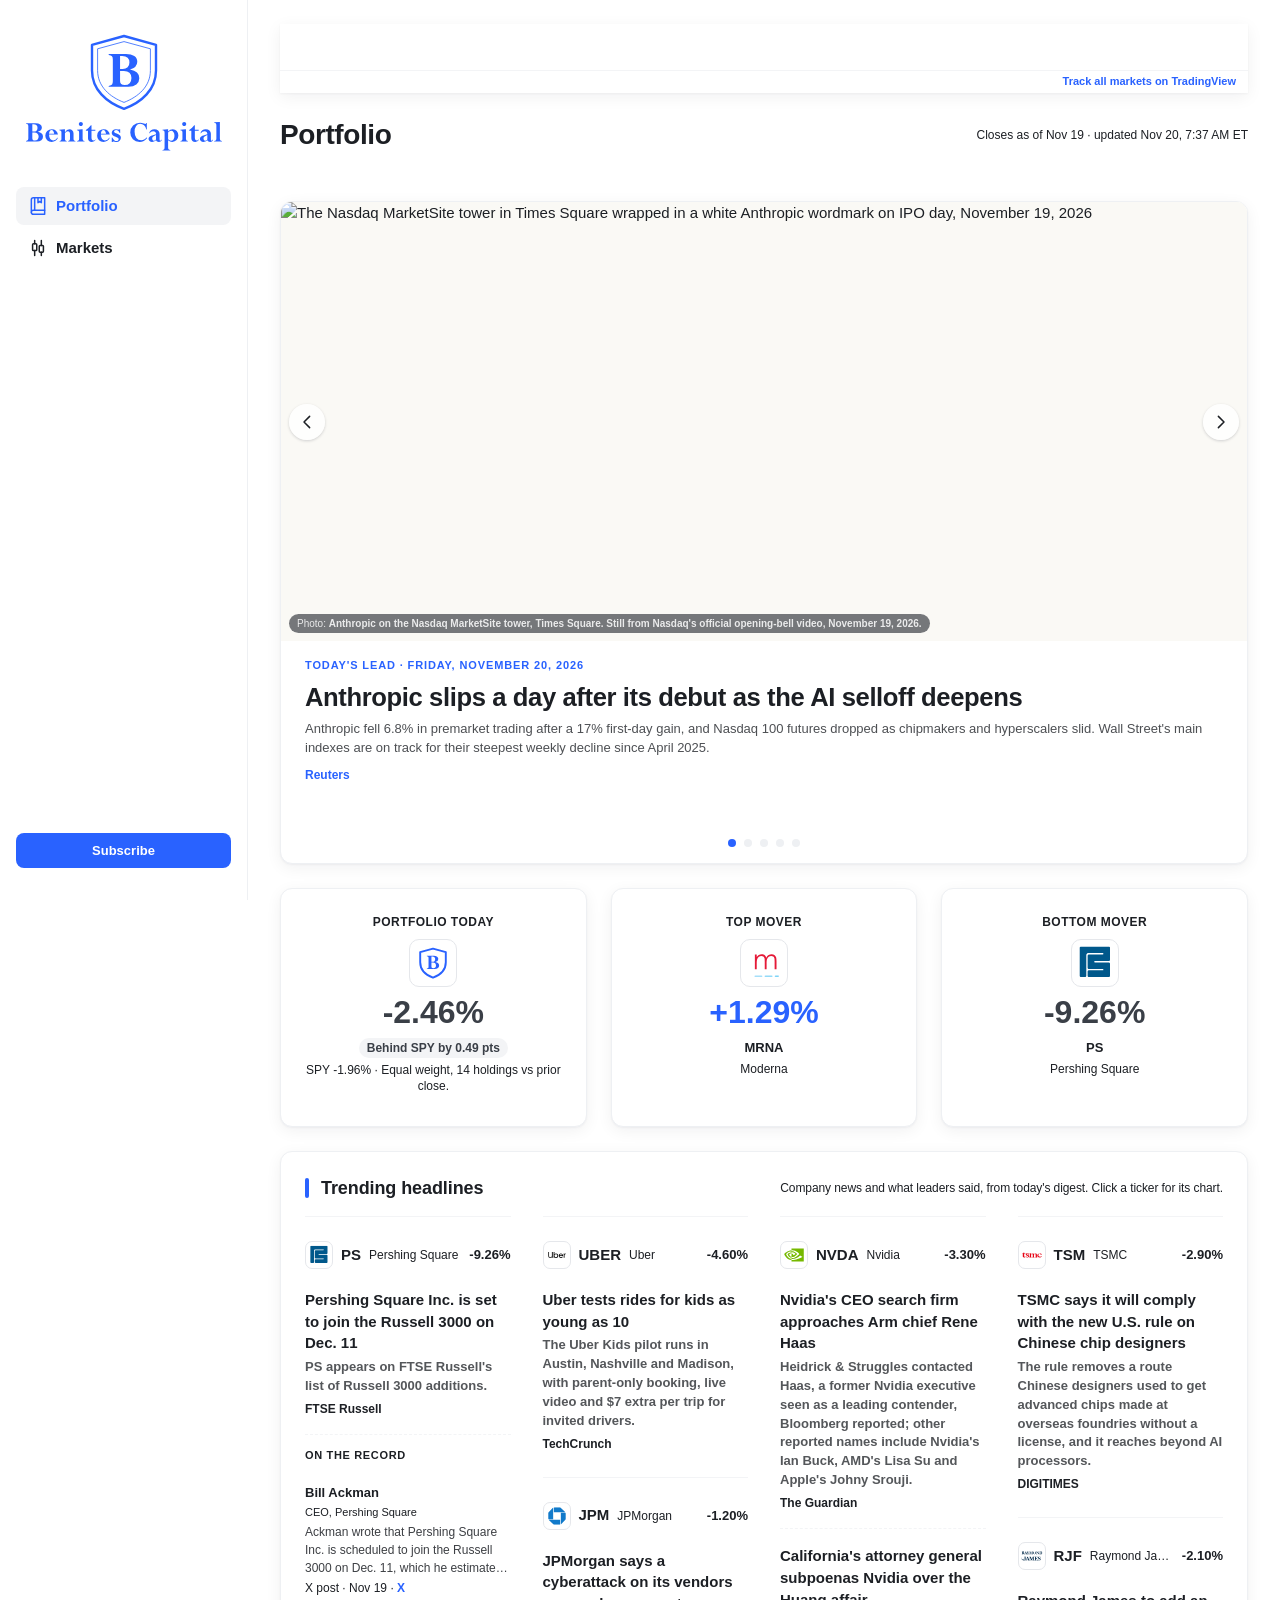
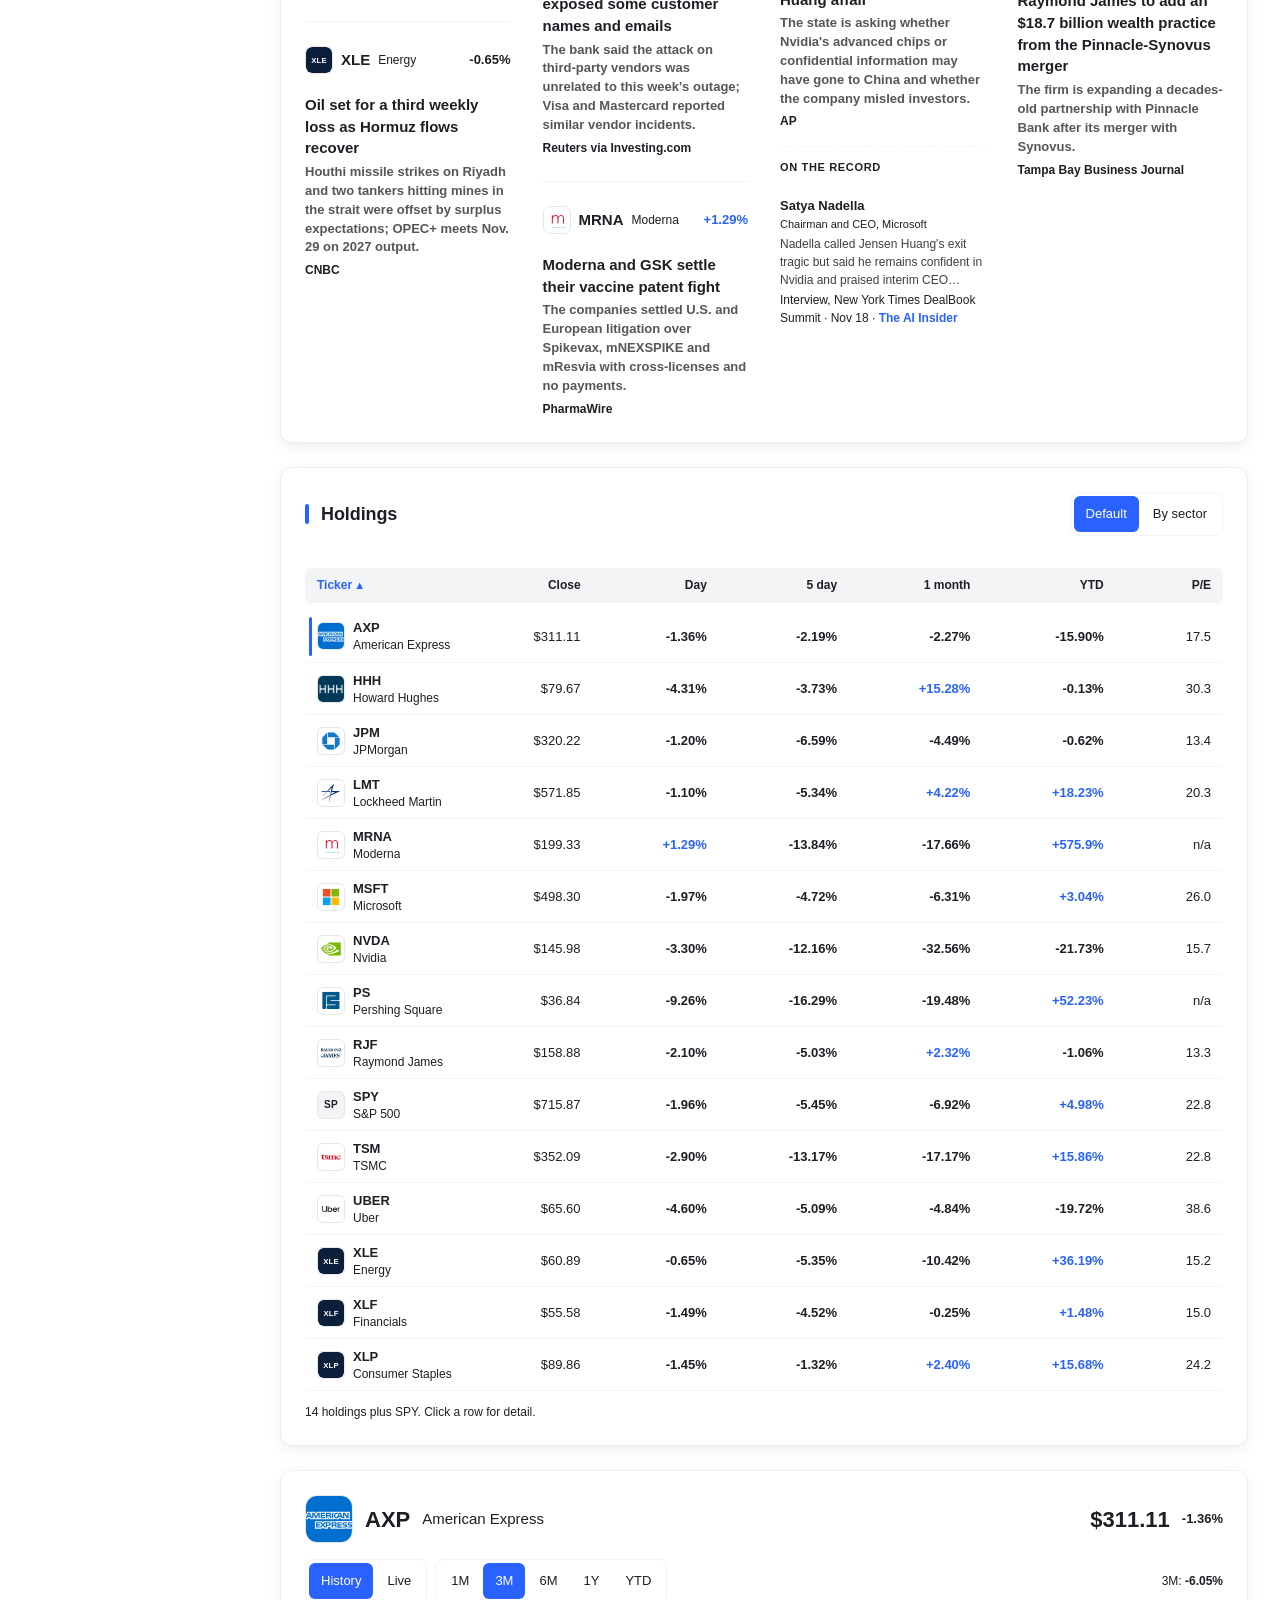
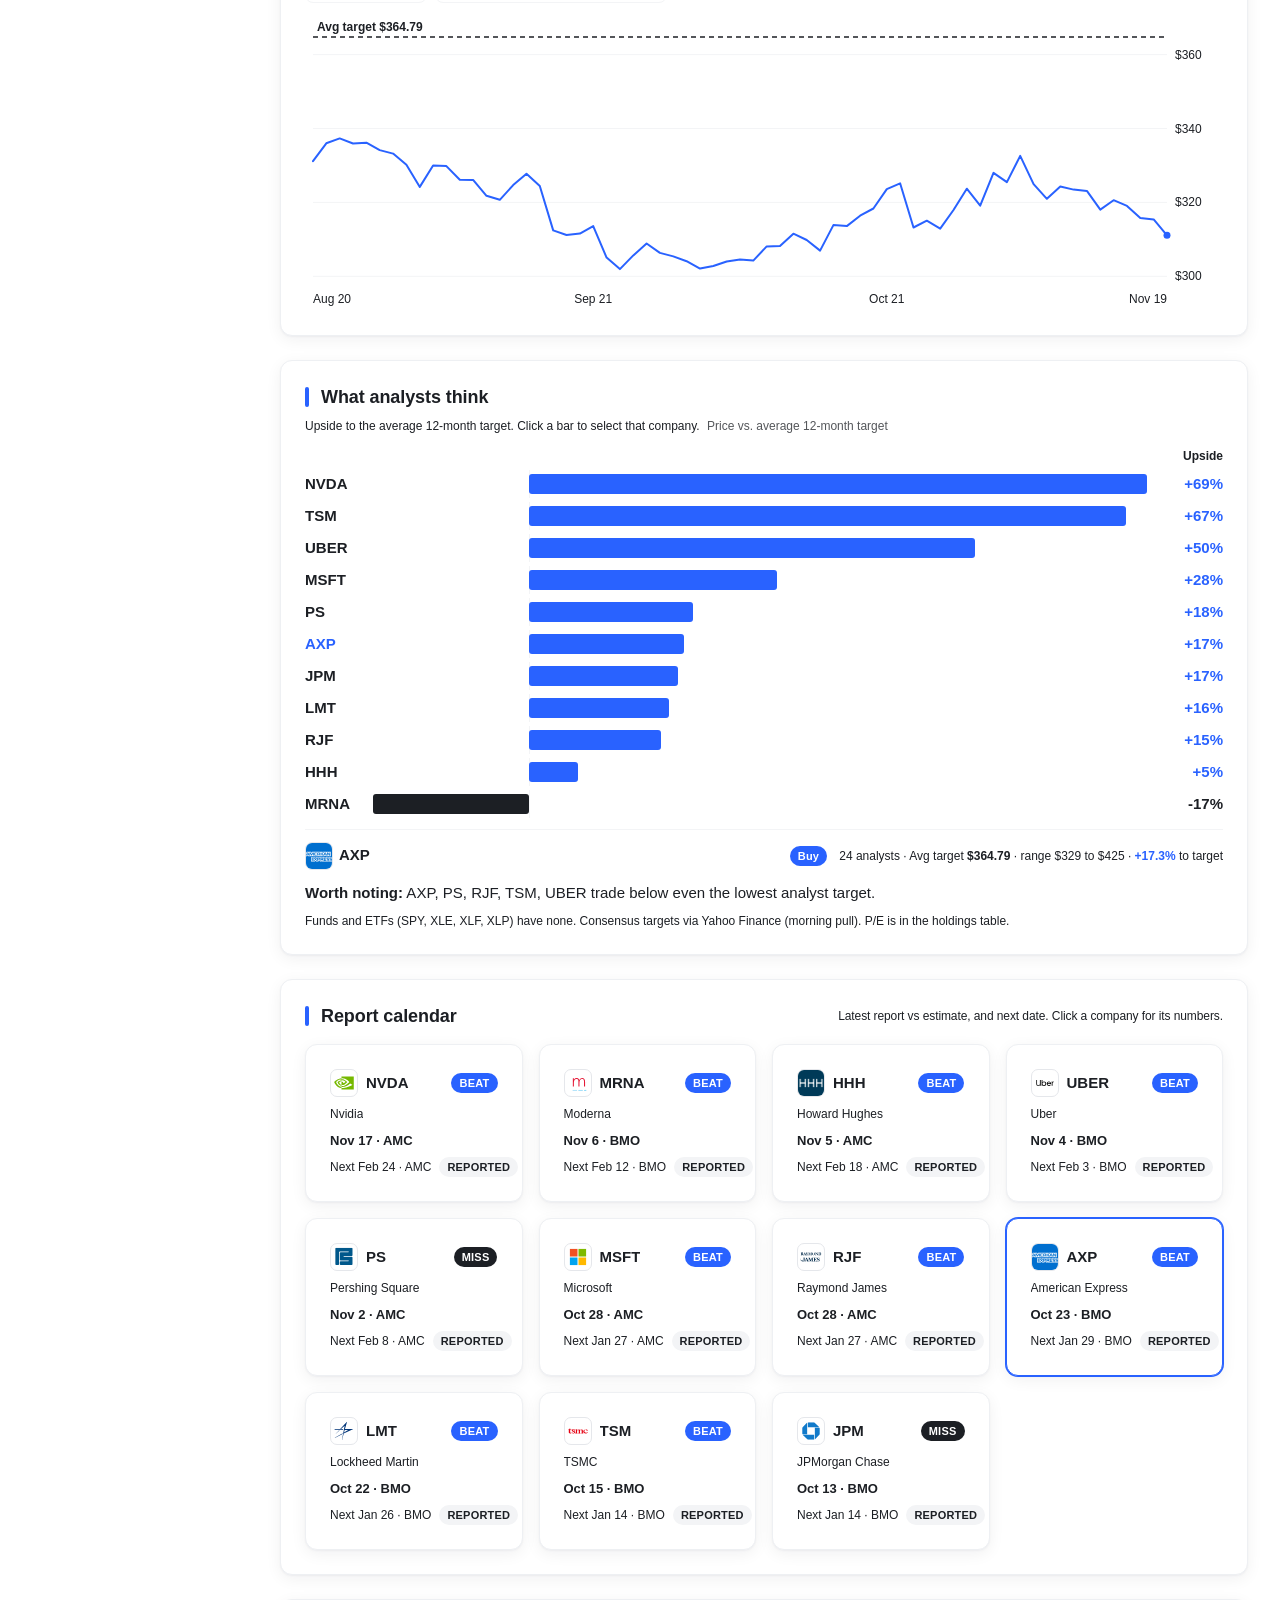
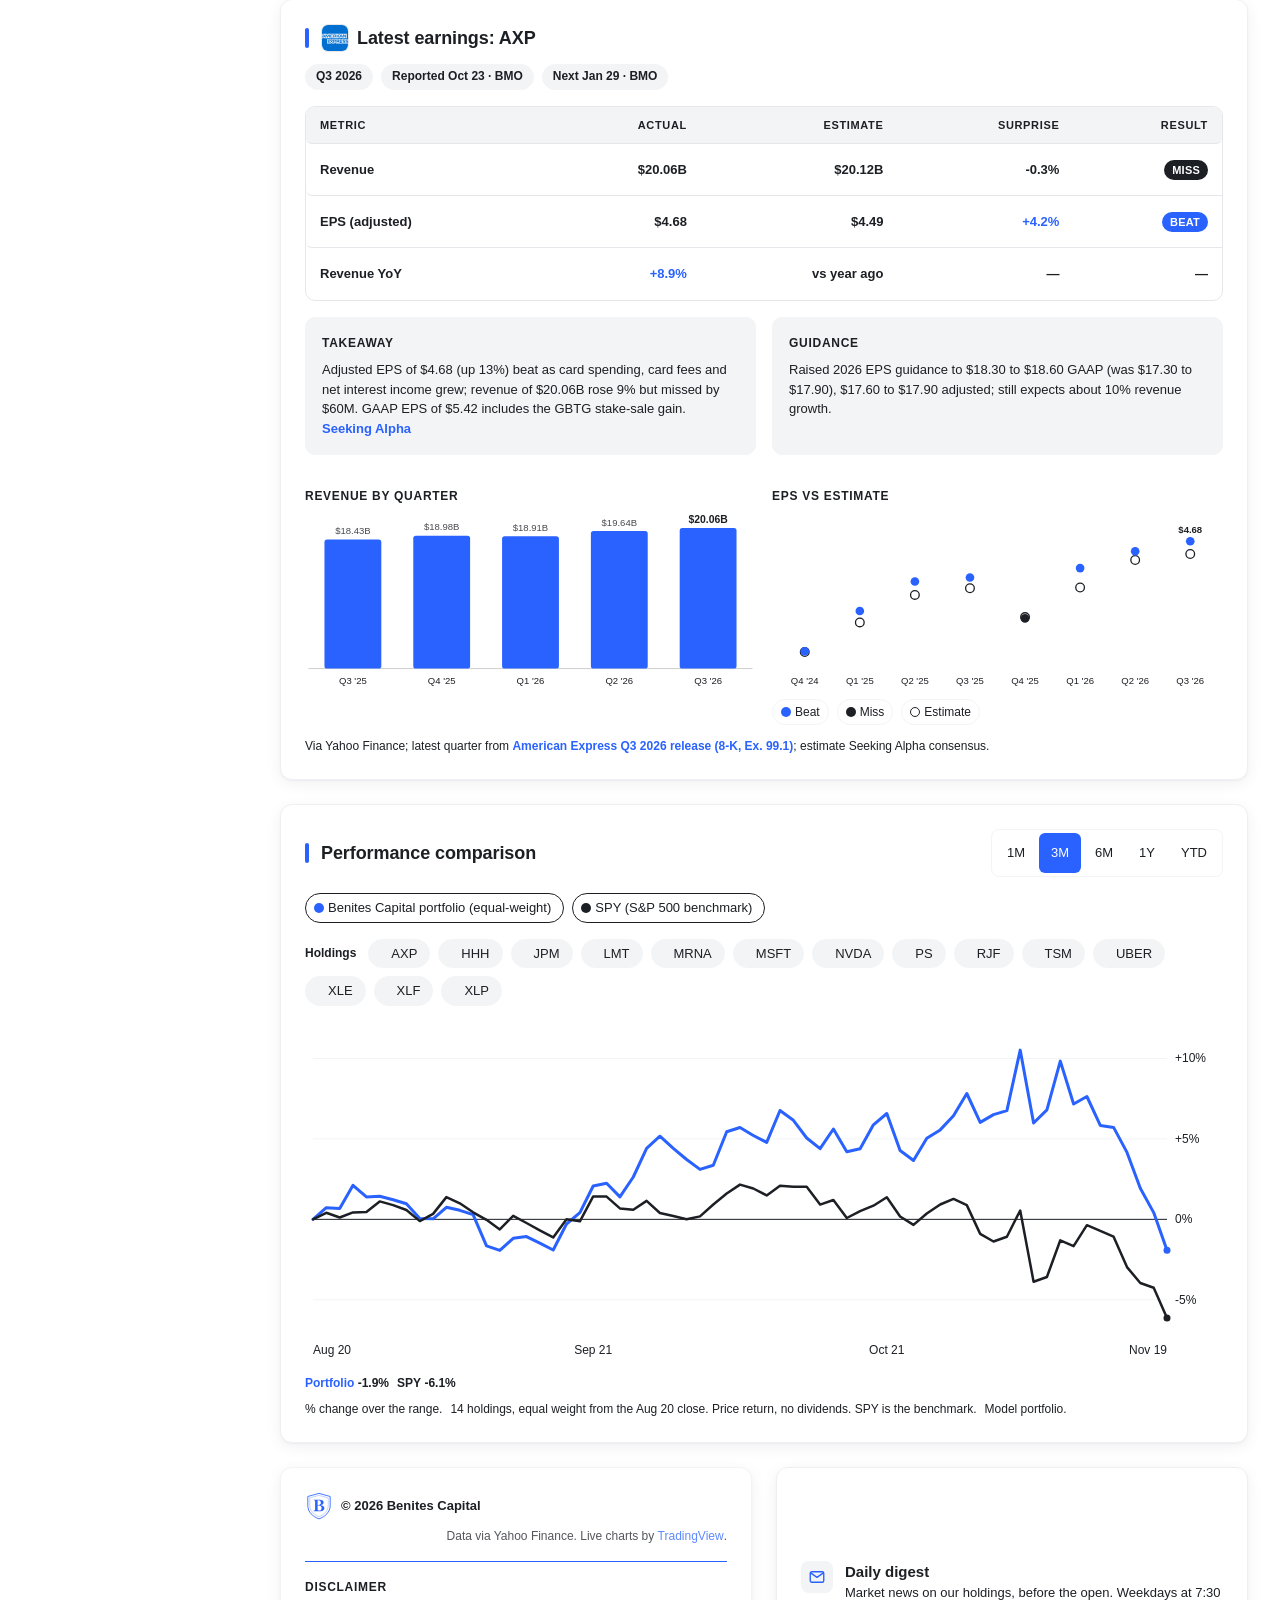
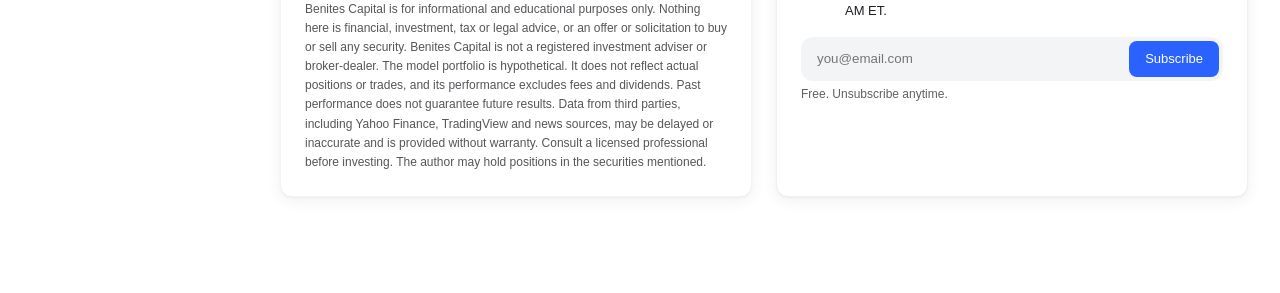
==== index.html @ f6533138 "Use anthropic-nasdaq-tower-1 for the Nov 20 Anthropic carousel slide Replace the grainy Nasdaq podiu" ====
<!doctype html><html lang="en"><head><meta charset="utf-8"><meta name="viewport" content="width=device-width,initial-scale=1">
<link rel="icon" type="image/svg+xml" href="favicon.svg"><title>Portfolio | Benites Capital</title>
<meta name="description" content="Daily market news on the Benites Capital model portfolio, before the open. Weekdays at 7:30 AM ET."><meta property="og:type" content="website"><meta property="og:site_name" content="Benites Capital"><meta property="og:title" content="Benites Capital"><meta property="og:description" content="Daily market news on the Benites Capital model portfolio, before the open. Weekdays at 7:30 AM ET."><meta property="og:url" content="https://www.benitescapital.com/"><meta property="og:image" content="https://www.benitescapital.com/og-cover-perpetua-v2.png"><meta property="og:image:secure_url" content="https://www.benitescapital.com/og-cover-perpetua-v2.png"><meta property="og:image:type" content="image/png"><meta property="og:image:width" content="1200"><meta property="og:image:height" content="627"><meta property="og:image:alt" content="Benites Capital"><meta name="twitter:card" content="summary_large_image"><meta name="twitter:title" content="Benites Capital"><meta name="twitter:description" content="Daily market news on the Benites Capital model portfolio, before the open. Weekdays at 7:30 AM ET."><meta name="twitter:image" content="https://www.benitescapital.com/og-cover-perpetua-v2.png"><link rel="stylesheet" href="styles.css?v=202611200737"></head><body data-page="index">
<div class="mtop"><a class="logo" href="index.html" aria-label="Benites Capital" title="Benites Capital"><svg class="bm" viewBox="0 0 100 100" width="48" height="48" role="img" aria-label="Benites Capital"><title>Benites Capital</title><path d="M50 5 L90 16 V48 C90 72 72 88 50 96 C28 88 10 72 10 48 V16 Z" fill="#FFFFFF" stroke="#2962FF" stroke-width="3" stroke-linejoin="round"/><path d="M50 12 L83 21 V48 C83 68 68 81 50 88 C32 81 17 68 17 48 V21 Z" fill="none" stroke="#2962FF" stroke-width="1"/><path d="M55.58 68.56H30.87V67.36Q34.09 66.71 35.06 65.5Q36.04 64.28 36.04 61.61V34.37Q36.04 31.56 34.96 30.38Q33.88 29.2 30.87 28.76V27.56H52.5Q59.14 27.56 62.87 30.08Q66.6 32.59 66.6 37.18Q66.6 44.3 57.49 46.83V46.96Q69.13 49.09 69.13 57.78Q69.13 62.61 65.43 65.58Q61.74 68.56 55.58 68.56ZM45.07 29.89V46.35H48.39Q52.33 46.35 54.55 44.16Q56.78 41.97 56.78 38.07Q56.78 29.89 47.74 29.89ZM49.93 48.64H45.07V61.2Q45.07 63.94 46.44 65.09Q47.81 66.23 51.03 66.23Q54.89 66.23 57.1 63.92Q59.31 61.61 59.31 57.54Q59.31 53.5 56.83 51.07Q54.35 48.64 49.93 48.64Z" fill="#2962FF"/></svg></a><button class="hamb" type="button" aria-label="Menu" aria-controls="sb" aria-expanded="false"><span></span></button></div>
<div class="shell"><aside class="sb" id="sb"><a class="logo lockup" href="index.html" aria-label="Benites Capital" title="Benites Capital"><svg class="bm" viewBox="0 0 100 100" width="48" height="48" role="img" aria-label="Benites Capital"><title>Benites Capital</title><path d="M50 5 L90 16 V48 C90 72 72 88 50 96 C28 88 10 72 10 48 V16 Z" fill="#FFFFFF" stroke="#2962FF" stroke-width="3" stroke-linejoin="round"/><path d="M50 12 L83 21 V48 C83 68 68 81 50 88 C32 81 17 68 17 48 V21 Z" fill="none" stroke="#2962FF" stroke-width="1"/><path d="M55.58 68.56H30.87V67.36Q34.09 66.71 35.06 65.5Q36.04 64.28 36.04 61.61V34.37Q36.04 31.56 34.96 30.38Q33.88 29.2 30.87 28.76V27.56H52.5Q59.14 27.56 62.87 30.08Q66.6 32.59 66.6 37.18Q66.6 44.3 57.49 46.83V46.96Q69.13 49.09 69.13 57.78Q69.13 62.61 65.43 65.58Q61.74 68.56 55.58 68.56ZM45.07 29.89V46.35H48.39Q52.33 46.35 54.55 44.16Q56.78 41.97 56.78 38.07Q56.78 29.89 47.74 29.89ZM49.93 48.64H45.07V61.2Q45.07 63.94 46.44 65.09Q47.81 66.23 51.03 66.23Q54.89 66.23 57.1 63.92Q59.31 61.61 59.31 57.54Q59.31 53.5 56.83 51.07Q54.35 48.64 49.93 48.64Z" fill="#2962FF"/></svg><svg class="wmk" viewBox="6.60 -128.20 1291.70 188.40" role="img" aria-label="Benites Capital"><path d="M78.8 0H6.6V-3.5Q16 -5.4 18.85 -8.95Q21.7 -12.5 21.7 -20.3V-99.9Q21.7 -108.1 18.55 -111.55Q15.4 -115 6.6 -116.3V-119.8H69.8Q89.2 -119.8 100.1 -112.45Q111 -105.1 111 -91.7Q111 -70.9 84.4 -63.5V-63.1Q118.4 -56.9 118.4 -31.5Q118.4 -17.4 107.6 -8.7Q96.8 0 78.8 0ZM48.1 -113V-64.9H57.8Q69.3 -64.9 75.8 -71.3Q82.3 -77.7 82.3 -89.1Q82.3 -113 55.9 -113ZM62.3 -58.2H48.1V-21.5Q48.1 -13.5 52.1 -10.15Q56.1 -6.8 65.5 -6.8Q76.8 -6.8 83.25 -13.55Q89.7 -20.3 89.7 -32.2Q89.7 -44 82.45 -51.1Q75.2 -58.2 62.3 -58.2ZM213.7 -23.8H217.1Q211.9 -11.3 200.8 -4.1Q189.7 3.1 175.8 3.1Q157.7 3.1 145.65 -8.65Q133.6 -20.4 133.6 -38.1Q133.6 -56.1 145.95 -68.2Q158.3 -80.3 176.6 -80.3Q193.1 -80.3 204.05 -70.85Q215 -61.4 217.1 -45.5H158.6Q158.5 -43.9 158.5 -42.3Q158.5 -26.6 166.4 -16.8Q174.3 -7 186 -7Q202.7 -7 213.7 -23.8ZM158.6 -50.2H192.2Q191.5 -61.1 186.7 -67.95Q181.9 -74.8 174.9 -74.8Q167.9 -74.8 163.5 -68.1Q159.1 -61.4 158.6 -50.2ZM263.1 -80.3V-61.4H263.5Q274.6 -80.3 292.8 -80.3Q304.2 -80.3 312 -72.65Q319.8 -65 319.8 -52.2V-18.4Q319.8 -11.1 322.4 -8.15Q325 -5.2 331.9 -3.5V0H284.4V-3.5Q291.2 -5 293.9 -8.05Q296.6 -11.1 296.6 -17.4V-49.4Q296.6 -58.1 292.85 -62.95Q289.1 -67.8 282.3 -67.8Q270.4 -67.8 263.1 -54.3V-18.2Q263.1 -11.3 265.5 -8.4Q267.9 -5.5 274.5 -3.5V0H227.8V-3.5Q234.6 -5.2 237.25 -8.1Q239.9 -11 239.9 -16.8V-60Q239.9 -66.6 236.85 -69.6Q233.8 -72.6 226 -73.7V-77.2L259.6 -80.3ZM376.1 -80.3H379.6V-16.6Q379.6 -5 392.1 -3.5V0H343.5V-3.5Q351.3 -5 353.85 -7.9Q356.4 -10.8 356.4 -18.2V-59.4Q356.4 -66.5 353.7 -69.3Q351 -72.1 342.5 -73.7V-77.2ZM354.6 -114.9Q354.6 -120.4 358.55 -124.3Q362.5 -128.2 368.1 -128.2Q373.6 -128.2 377.5 -124.35Q381.4 -120.5 381.4 -114.9Q381.4 -109.3 377.5 -105.35Q373.6 -101.4 368.1 -101.4Q362.5 -101.4 358.55 -105.4Q354.6 -109.4 354.6 -114.9ZM463.6 -12.9 466 -10.6Q457.9 3.1 441.2 3.1Q428.8 3.1 421.9 -3.3Q415 -9.7 415 -21.5V-71.1H401.1V-75Q416.6 -84.5 434.3 -107.1H438.2V-77.2H463.6V-71.1H438.2V-26.6Q438.2 -16.1 441.55 -11.45Q444.9 -6.8 452.3 -6.8Q458.4 -6.8 463.6 -12.9ZM555.4 -23.8H558.8Q553.6 -11.3 542.5 -4.1Q531.4 3.1 517.5 3.1Q499.4 3.1 487.35 -8.65Q475.3 -20.4 475.3 -38.1Q475.3 -56.1 487.65 -68.2Q500 -80.3 518.3 -80.3Q534.8 -80.3 545.75 -70.85Q556.7 -61.4 558.8 -45.5H500.3Q500.2 -43.9 500.2 -42.3Q500.2 -26.6 508.1 -16.8Q516 -7 527.7 -7Q544.4 -7 555.4 -23.8ZM500.3 -50.2H533.9Q533.2 -61.1 528.4 -67.95Q523.6 -74.8 516.6 -74.8Q509.6 -74.8 505.2 -68.1Q500.8 -61.4 500.3 -50.2ZM571.8 3.1V-26.8H575.3Q586.9 -2.5 603.3 -2.5Q608.9 -2.5 612.95 -5.8Q617 -9.1 617 -13.7Q617 -18.7 613.3 -22.35Q609.6 -26 597.3 -30.8Q581.6 -36.9 576.6 -42.65Q571.6 -48.4 571.6 -56.7Q571.6 -66.7 579.15 -73.5Q586.7 -80.3 598.6 -80.3Q603 -80.3 613.9 -78.6Q618.2 -78 619.1 -78Q620.9 -78 623.8 -80.3H627.3V-56.1H623.8Q620.3 -64.9 614 -69.85Q607.7 -74.8 600 -74.8Q594.5 -74.8 590.8 -72.35Q587.1 -69.9 587.1 -66.2Q587.1 -62.5 590.2 -59.75Q593.3 -57 604.1 -52.9Q620.8 -46.5 626.4 -39.9Q632 -33.3 632 -23.6Q632 -12.4 623.45 -4.65Q614.9 3.1 604.1 3.1Q597.7 3.1 591.4 1.8Q585 0.4 582.4 0.4Q577.8 0.4 575.3 3.1ZM802.9 -78H799.6Q795.5 -96.1 784.8 -106.1Q774.1 -116.1 758.8 -116.1Q742.1 -116.1 732.25 -102Q722.4 -87.9 722.4 -64.1Q722.4 -37.6 733.9 -23.1Q745.4 -8.6 765.6 -8.6Q776.5 -8.6 785.6 -13.1Q794.7 -17.6 804.1 -27.6V-21.3Q786.3 3.1 755.6 3.1Q728.1 3.1 710.9 -13.95Q693.7 -31 693.7 -58.2Q693.7 -85.8 712.25 -104.35Q730.8 -122.9 758.4 -122.9Q769.7 -122.9 783.9 -117.9Q790 -115.7 792.2 -115.7Q796.6 -115.7 799.6 -121.9H802.9ZM837.3 3.1Q827.7 3.1 820.95 -2.85Q814.2 -8.8 814.2 -17.2Q814.2 -25.6 820.9 -31.15Q827.6 -36.7 848.9 -42.3Q859.2 -45 863.7 -46.7Q863.7 -57.4 859.1 -62.2Q854.5 -67 844.5 -67Q828.8 -67 821.3 -54.1H818.3Q821.4 -66.6 830.45 -73.45Q839.5 -80.3 852.9 -80.3Q868.4 -80.3 877.65 -72.7Q886.9 -65.1 886.9 -51.4V-15Q886.9 -4.7 891.6 -4.7Q896.5 -4.7 897.7 -11.9H901Q900.4 -4.7 895.5 -0.8Q890.6 3.1 882.2 3.1Q875.1 3.1 870.75 0.55Q866.4 -2 863.5 -7.8L861.7 -6.1Q851.3 3.1 837.3 3.1ZM863.5 -13.3V-42.6Q848.2 -36.1 843.25 -31.4Q838.3 -26.7 838.3 -19.3Q838.3 -13 841.25 -9.15Q844.2 -5.3 849 -5.3Q855.5 -5.3 863.5 -13.3ZM943.2 -80.3V-65.3Q956.2 -80.3 974.3 -80.3Q990 -80.3 1000.4 -68.65Q1010.8 -57 1010.8 -39.5Q1010.8 -20.9 999.35 -8.9Q987.9 3.1 970.2 3.1Q962.7 3.1 957.15 0.75Q951.6 -1.6 943.2 -8.2V40.6Q943.2 48.8 946 51.95Q948.8 55.1 957.5 56.9V60.2H906.1V56.7Q914.5 55.7 917.25 52Q920 48.3 920 37.3V-57.1Q920 -66 917.25 -69Q914.5 -72 906.1 -73.7V-77.2L939.7 -80.3ZM943.2 -59.8V-13.7Q952.2 -4.7 962.2 -4.7Q972.5 -4.7 978.85 -13.6Q985.2 -22.5 985.2 -37.1Q985.2 -52.3 979.15 -61.15Q973.1 -70 962.8 -70Q951.6 -70 943.2 -59.8ZM1057.4 -80.3H1060.9V-16.6Q1060.9 -5 1073.4 -3.5V0H1024.8V-3.5Q1032.6 -5 1035.15 -7.9Q1037.7 -10.8 1037.7 -18.2V-59.4Q1037.7 -66.5 1035 -69.3Q1032.3 -72.1 1023.8 -73.7V-77.2ZM1035.9 -114.9Q1035.9 -120.4 1039.85 -124.3Q1043.8 -128.2 1049.4 -128.2Q1054.9 -128.2 1058.8 -124.35Q1062.7 -120.5 1062.7 -114.9Q1062.7 -109.3 1058.8 -105.35Q1054.9 -101.4 1049.4 -101.4Q1043.8 -101.4 1039.85 -105.4Q1035.9 -109.4 1035.9 -114.9ZM1144.9 -12.9 1147.3 -10.6Q1139.2 3.1 1122.5 3.1Q1110.1 3.1 1103.2 -3.3Q1096.3 -9.7 1096.3 -21.5V-71.1H1082.4V-75Q1097.9 -84.5 1115.6 -107.1H1119.5V-77.2H1144.9V-71.1H1119.5V-26.6Q1119.5 -16.1 1122.85 -11.45Q1126.2 -6.8 1133.6 -6.8Q1139.7 -6.8 1144.9 -12.9ZM1175.6 3.1Q1166 3.1 1159.25 -2.85Q1152.5 -8.8 1152.5 -17.2Q1152.5 -25.6 1159.2 -31.15Q1165.9 -36.7 1187.2 -42.3Q1197.5 -45 1202 -46.7Q1202 -57.4 1197.4 -62.2Q1192.8 -67 1182.8 -67Q1167.1 -67 1159.6 -54.1H1156.6Q1159.7 -66.6 1168.75 -73.45Q1177.8 -80.3 1191.2 -80.3Q1206.7 -80.3 1215.95 -72.7Q1225.2 -65.1 1225.2 -51.4V-15Q1225.2 -4.7 1229.9 -4.7Q1234.8 -4.7 1236 -11.9H1239.3Q1238.7 -4.7 1233.8 -0.8Q1228.9 3.1 1220.5 3.1Q1213.4 3.1 1209.05 0.55Q1204.7 -2 1201.8 -7.8L1200 -6.1Q1189.6 3.1 1175.6 3.1ZM1201.8 -13.3V-42.6Q1186.5 -36.1 1181.55 -31.4Q1176.6 -26.7 1176.6 -19.3Q1176.6 -13 1179.55 -9.15Q1182.5 -5.3 1187.3 -5.3Q1193.8 -5.3 1201.8 -13.3ZM1246.9 0V-3.5Q1255.2 -4.8 1258.3 -8.05Q1261.4 -11.3 1261.4 -18.8V-107.1Q1261.4 -115.4 1258.25 -118.75Q1255.1 -122.1 1246.9 -122.5V-126L1281.1 -128.2H1284.6V-18.8Q1284.6 -11.1 1287.15 -8.25Q1289.7 -5.4 1298.3 -3.5V0Z" fill="#2962FF"/></svg></a>
<nav class="tabs" aria-label="Main"><a class="tl on" href="index.html" aria-current="page"><svg viewBox="0 0 24 24" aria-hidden="true"><path d="M4 19.5v-15A2.5 2.5 0 016.5 2H20v15H6.5A2.5 2.5 0 004 19.5z"/><path d="M4 19.5A2.5 2.5 0 006.5 22H20v-5"/><path d="M8 2v15"/><path d="M12 2v6l2-1.5L16 8V2"/></svg>Portfolio</a><a class="tl" href="markets.html"><svg viewBox="0 0 24 24" aria-hidden="true"><path d="M8 3v4M8 15v6M16 3v6M16 17v4"/><rect x="5.5" y="7" width="5" height="8" rx="1"/><rect x="13.5" y="9" width="5" height="8" rx="1"/></svg>Markets</a></nav><a class="btn sbb" href="#s-sub">Subscribe</a></aside>
<main class="grid"><div class="tape" id="tape"></div>
<div class="ph"><h1>Portfolio</h1><span class="cap" id="asof"></span></div>
<div class="dcarousel card" id="s-lead" aria-roledescription="carousel" aria-label="This week's headlines"><div class="dcarousel-viewport"><div class="dcarousel-track"><div class="dcarousel-slide" role="group" aria-roledescription="slide" aria-label="1 of 5"><figure class="dhero" data-lead="https://money.usnews.com/investing/news/articles/2026-11-20/wall-st-futures-slip-as-anthropic-debut-fails-to-reassure-ai-investors"><div class="dh-media dh-pos-center"><img src="https://www.benitescapital.com/images/library/anthropic-nasdaq-tower-1.jpg" srcset="https://www.benitescapital.com/images/library/anthropic-nasdaq-tower-1-1280.jpg 1280w, https://www.benitescapital.com/images/library/anthropic-nasdaq-tower-1.jpg 1920w" sizes="(max-width: 900px) 100vw, 1200px" alt="The Nasdaq MarketSite tower in Times Square wrapped in a white Anthropic wordmark on IPO day, November 19, 2026" fetchpriority="high" decoding="async"><span class="dh-c">Photo: <a href="https://www.nasdaq.com/videos/anthropic-pbc-rings-nasdaq-stock-market-opening-bell" target="_blank" rel="noopener">Anthropic on the Nasdaq MarketSite tower, Times Square. Still from Nasdaq&#x27;s official opening-bell video, November 19, 2026.</a></span></div><figcaption><span class="dh-eb">Today's lead &middot; Friday, November 20, 2026</span><a class="dh-t" href="https://money.usnews.com/investing/news/articles/2026-11-20/wall-st-futures-slip-as-anthropic-debut-fails-to-reassure-ai-investors" target="_blank" rel="noopener">Anthropic slips a day after its debut as the AI selloff deepens</a><span class="dh-d">Anthropic fell 6.8% in premarket trading after a 17% first-day gain, and Nasdaq 100 futures dropped as chipmakers and hyperscalers slid. Wall Street&#x27;s main indexes are on track for their steepest weekly decline since April 2025.</span><span class="dh-m"><a class="dh-s" href="https://money.usnews.com/investing/news/articles/2026-11-20/wall-st-futures-slip-as-anthropic-debut-fails-to-reassure-ai-investors" target="_blank" rel="noopener">Reuters</a></span></figcaption></figure>
</div><div class="dcarousel-slide" role="group" aria-roledescription="slide" aria-label="2 of 5" aria-hidden="true"><figure class="dhero" data-lead="https://www.reuters.com/3fec1b0a85a0/world/china/trumps-historic-meeting-with-xi-putin-headlines-asia-trip-2026-11-18/"><div class="dh-media"><img src="https://www.benitescapital.com/images/library/trump-xi-putin-1.jpg" srcset="https://www.benitescapital.com/images/library/trump-xi-putin-1-1280.jpg 1280w, https://www.benitescapital.com/images/library/trump-xi-putin-1.jpg 1880w" sizes="(max-width: 900px) 100vw, 1200px" alt="Donald Trump, Xi Jinping and Vladimir Putin greet each other at the APEC reception in Shenzhen, November 18, 2026" loading="lazy" decoding="async"><span class="dh-c">Photo: <a href="https://commons.wikimedia.org/wiki/File:Vladimir_Putin,_Xi_Jinping_and_Donald_Trump_at_APEC_China_2026.jpg" target="_blank" rel="noopener">Kremlin.ru / Wikimedia Commons, CC BY 4.0, Nov 18 APEC reception</a></span></div><figcaption><span class="dh-eb">This week &middot; Thursday, November 19, 2026</span><a class="dh-t" href="https://www.reuters.com/3fec1b0a85a0/world/china/trumps-historic-meeting-with-xi-putin-headlines-asia-trip-2026-11-18/" target="_blank" rel="noopener">Trump, Xi and Putin agree to a &quot;peace declaration&quot; that pledges more refined fuel supply</a><span class="dh-d">At their first three-way meeting, held Thursday in Shenzhen, the three leaders pledged to increase supplies of refined petroleum products, advance UN reform and hold talks on reducing nuclear risks. Reuters said the trip produced few tangible victories.</span><span class="dh-m"><a class="dh-s" href="https://www.reuters.com/3fec1b0a85a0/world/china/trumps-historic-meeting-with-xi-putin-headlines-asia-trip-2026-11-18/" target="_blank" rel="noopener">Reuters</a></span></figcaption></figure>
</div><div class="dcarousel-slide" role="group" aria-roledescription="slide" aria-label="3 of 5" aria-hidden="true"><figure class="dhero" data-lead="https://www.cnbc.com/2026/11/18/anthropic-ipo-ai-offering-price.html"><div class="dh-media dh-pos-center"><img src="https://www.benitescapital.com/images/library/anthropic-logo-1.jpg" srcset="https://www.benitescapital.com/images/library/anthropic-logo-1-1280.jpg 1280w, https://www.benitescapital.com/images/library/anthropic-logo-1.jpg 2560w" sizes="(max-width: 900px) 100vw, 1200px" alt="Anthropic logo" loading="lazy" decoding="async"><span class="dh-c">Logo: <a href="https://www.anthropic.com/press-kit" target="_blank" rel="noopener">Anthropic logo. Anthropic, official press kit.</a></span></div><figcaption><span class="dh-eb">This week &middot; Wednesday, November 18, 2026</span><a class="dh-t" href="https://www.cnbc.com/2026/11/18/anthropic-ipo-ai-offering-price.html" target="_blank" rel="noopener">Anthropic prices its IPO at $83 a share, above the expected range</a><span class="dh-d">The stock starts trading on the Nasdaq as ANT on Thursday. Anthropic sold 980 million shares, raising a record $81.3 billion. Microsoft, Nvidia, Google and AMD agreed to invest a combined $26 billion.</span><span class="dh-m"><a class="dh-s" href="https://www.cnbc.com/2026/11/18/anthropic-ipo-ai-offering-price.html" target="_blank" rel="noopener">CNBC</a></span></figcaption></figure>
</div><div class="dcarousel-slide" role="group" aria-roledescription="slide" aria-label="4 of 5" aria-hidden="true"><figure class="dhero" data-lead="https://www.cnbc.com/2026/11/17/nvidia-nvda-earnings-report-q3-2027.html"><div class="dh-media"><img src="https://www.benitescapital.com/images/library/nvidia-endeavor-walkway-1.jpg" srcset="https://www.benitescapital.com/images/library/nvidia-endeavor-walkway-1-1280.jpg 1280w, https://www.benitescapital.com/images/library/nvidia-endeavor-walkway-1.jpg 2560w" sizes="(max-width: 900px) 100vw, 1200px" alt="The sloped glass facade of Nvidia Endeavor and the pedestrian bridge in Santa Clara, November 2017" loading="lazy" decoding="async"><span class="dh-c">Photo: <a href="https://commons.wikimedia.org/wiki/File:Nvdia_Endeavor_Grand_Opening_facade_and_paving_Prostak.jpg" target="_blank" rel="noopener">Crocodiletiger / Wikimedia Commons, CC BY-SA 4.0</a></span></div><figcaption><span class="dh-eb">This week &middot; Tuesday, November 17, 2026</span><a class="dh-t" href="https://www.cnbc.com/2026/11/17/nvidia-nvda-earnings-report-q3-2027.html" target="_blank" rel="noopener">Nvidia beats estimates, guides to $130 billion, and says Huang is not coming back</a><span class="dh-d">Third-quarter revenue rose 103% to $115.8 billion, ahead of the $109.1 billion analysts expected, and Nvidia guided to about $130 billion this quarter with no China data center revenue assumed. On the call, Nvidia said its board does not intend to reinstate Jensen Huang as CEO.</span><span class="dh-m"><a class="dh-s" href="https://www.cnbc.com/2026/11/17/nvidia-nvda-earnings-report-q3-2027.html" target="_blank" rel="noopener">CNBC</a></span></figcaption></figure>
</div><div class="dcarousel-slide" role="group" aria-roledescription="slide" aria-label="5 of 5" aria-hidden="true"><figure class="dhero" data-lead="https://www.nbcnews.com/politics/trump-administration/live-blog/trump-xi-putin-summit-asia-trip-asean-live-updates-rcna609690"><div class="dh-media"><img src="https://www.benitescapital.com/images/library/donald-trump-3.jpg" srcset="https://www.benitescapital.com/images/library/donald-trump-3-1280.jpg 1280w, https://www.benitescapital.com/images/library/donald-trump-3.jpg 2138w" sizes="(max-width: 900px) 100vw, 1200px" alt="President Donald Trump delivers remarks at the White House, May 1, 2025" loading="lazy" decoding="async"><span class="dh-c">Photo: <a href="https://commons.wikimedia.org/wiki/File:Donald_Trump_delivers_remarks_at_a_National_Day_of_Prayer_event,_Thursday,_May_1,_2025.jpg" target="_blank" rel="noopener">The White House / Wikimedia Commons, Public domain</a></span></div><figcaption><span class="dh-eb">This week &middot; Tuesday, November 17, 2026</span><a class="dh-t" href="https://www.nbcnews.com/politics/trump-administration/live-blog/trump-xi-putin-summit-asia-trip-asean-live-updates-rcna609690" target="_blank" rel="noopener">China vows &quot;necessary measures&quot; against new US chip curbs</a><span class="dh-d">China&#x27;s foreign ministry said on Tuesday it will respond to the Commerce rule that limits Chinese firms&#x27; remote access to advanced AI chips, two days before Trump meets Xi at the APEC summit in Shenzhen.</span><span class="dh-m"><a class="dh-s" href="https://www.nbcnews.com/politics/trump-administration/live-blog/trump-xi-putin-summit-asia-trip-asean-live-updates-rcna609690" target="_blank" rel="noopener">NBC News</a></span></figcaption></figure>
</div></div><button type="button" class="dcarousel-btn prev" aria-label="Previous headline"><svg viewBox="0 0 24 24" aria-hidden="true"><path d="M15.5 4.5L8 12l7.5 7.5" fill="none" stroke="currentColor" stroke-width="2" stroke-linecap="round" stroke-linejoin="round"/></svg></button><button type="button" class="dcarousel-btn next" aria-label="Next headline"><svg viewBox="0 0 24 24" aria-hidden="true"><path d="M8.5 4.5L16 12l-7.5 7.5" fill="none" stroke="currentColor" stroke-width="2" stroke-linecap="round" stroke-linejoin="round"/></svg></button></div><div class="dcarousel-dots" role="tablist" aria-label="Choose headline"><button type="button" class="dcarousel-dot on" aria-label="Headline 1 of 5" aria-current="true"></button><button type="button" class="dcarousel-dot" aria-label="Headline 2 of 5" aria-current="false"></button><button type="button" class="dcarousel-dot" aria-label="Headline 3 of 5" aria-current="false"></button><button type="button" class="dcarousel-dot" aria-label="Headline 4 of 5" aria-current="false"></button><button type="button" class="dcarousel-dot" aria-label="Headline 5 of 5" aria-current="false"></button></div></div>
<div class="grid toprow solo"><section class="card" id="s-top"><h2 id="sumh">Portfolio today</h2><p class="top" id="sumt"></p><div class="cap" id="sums" style="margin-top:var(--s2)"></div></section></div>
<section class="card" id="s-heads"><h2>Trending headlines <span class="cap r">Company news and what leaders said, from today's digest. Click a ticker for its chart.</span></h2><div class="hgrid" id="heads"></div></section>
<div class="grid main2">
 <section class="card" id="s-port"><h2>Holdings <span class="cap r" id="closeasof"></span></h2>
  <div class="tw"><table id="wl"><thead><tr></tr></thead><tbody></tbody></table></div><div class="cap" style="margin-top:var(--s3)">14 holdings plus SPY. Click a row for detail.</div></section>
 <div class="grid rcol"><section class="card" id="detail"></section>
 <section class="card" id="s-an"><h2>What analysts think</h2><div class="cap sub">Upside to the average 12-month target. Click a bar to select that company. <span class="anlive" id="anlive">Price vs. average 12-month target</span></div><div class="anh"><span></span><span></span><span>Upside</span></div><div class="bars" id="bars"></div><div class="ansel" id="ansel"></div><div id="anotes"></div></section></div>
</div>
<section class="card" id="s-ecal"><h2>Report calendar <span class="cap r">Latest report vs estimate, and next date. Click a company for its numbers.</span></h2><div class="ecal" id="ecal"></div></section>
<section class="card" id="s-earnd"></section>
<section class="card" id="s-perf"><h2>Performance comparison <span class="r"><span class="seg" id="cmpr"></span></span></h2>
 <div class="chips" id="chips"></div><div class="chart" id="cmp"></div>
 <div class="legend">% change over the range. <span id="cmpnote"></span> Model portfolio.</div><span class="asof2"></span></section>

<footer class="sf"><div class="sfgrid"><section class="card sfd"><div class="sfr"><a class="sfb" href="index.html" aria-label="Benites Capital"><svg class="bm" viewBox="0 0 100 100" width="48" height="48" role="img" aria-label="Benites Capital"><title>Benites Capital</title><path d="M50 5 L90 16 V48 C90 72 72 88 50 96 C28 88 10 72 10 48 V16 Z" fill="#FFFFFF" stroke="#2962FF" stroke-width="3" stroke-linejoin="round"/><path d="M50 12 L83 21 V48 C83 68 68 81 50 88 C32 81 17 68 17 48 V21 Z" fill="none" stroke="#2962FF" stroke-width="1"/><path d="M55.58 68.56H30.87V67.36Q34.09 66.71 35.06 65.5Q36.04 64.28 36.04 61.61V34.37Q36.04 31.56 34.96 30.38Q33.88 29.2 30.87 28.76V27.56H52.5Q59.14 27.56 62.87 30.08Q66.6 32.59 66.6 37.18Q66.6 44.3 57.49 46.83V46.96Q69.13 49.09 69.13 57.78Q69.13 62.61 65.43 65.58Q61.74 68.56 55.58 68.56ZM45.07 29.89V46.35H48.39Q52.33 46.35 54.55 44.16Q56.78 41.97 56.78 38.07Q56.78 29.89 47.74 29.89ZM49.93 48.64H45.07V61.2Q45.07 63.94 46.44 65.09Q47.81 66.23 51.03 66.23Q54.89 66.23 57.1 63.92Q59.31 61.61 59.31 57.54Q59.31 53.5 56.83 51.07Q54.35 48.64 49.93 48.64Z" fill="#2962FF"/></svg><span>&copy; 2026 Benites Capital</span></a><div class="sfc">Data via Yahoo Finance. Live charts by <a href="https://www.tradingview.com/" target="_blank" rel="noopener nofollow">TradingView</a>.</div></div><div class="sfd-b"><h4>Disclaimer</h4><p>Benites Capital is for informational and educational purposes only. Nothing here is financial, investment, tax or legal advice, or an offer or solicitation to buy or sell any security. Benites Capital is not a registered investment adviser or broker-dealer. The model portfolio is hypothetical. It does not reflect actual positions or trades, and its performance excludes fees and dividends. Past performance does not guarantee future results. Data from third parties, including Yahoo Finance, TradingView and news sources, may be delayed or inaccurate and is provided without warranty. Consult a licensed professional before investing. The author may hold positions in the securities mentioned.</p></div></section><section class="card sfs" id="s-sub"><div class="sfs-h"><span class="dg-ic"><svg viewBox="0 0 24 24" aria-hidden="true"><rect x="3" y="5" width="18" height="14" rx="2"/><path d="M3.5 6.5l8.5 6 8.5-6"/></svg></span><div class="dgb-t"><b>Daily digest</b><span>Market news on our holdings, before the open. Weekdays at 7:30 AM ET.</span></div></div><form class="dg-f" data-sub novalidate><div class="dg-g"><input type="email" name="email" placeholder="you@email.com" aria-label="Email address" autocomplete="email" required><button type="submit">Subscribe</button></div><div class="msg" aria-live="polite">Free. Unsubscribe anytime.</div></form></section></div></footer>
</main></div><div class="scrim"></div>
<script src="data.js?v=202611200737"></script><script src="app.js?v=202611200737"></script></body></html>
---- styles.css ----
:root{--navy:#2962FF;--blue:#2962FF;--blue2:#2962FF;--acc:#2962FF;--pf:#2962FF;--surf:#FFFFFF;--tint:transparent;--grey:#F3F4F6;--bg:#F3F4F6;--ink:#1C1F24;--body:#1C1F24;--mute:#1C1F24;--line:#F3F4F6;--line2:#F3F4F6;--neg:#1C1F24}
*{box-sizing:border-box}html,body{margin:0}
body{background:var(--bg);color:var(--ink);font:15px/1.5 -apple-system,BlinkMacSystemFont,"Segoe UI",Helvetica,Arial,sans-serif;-webkit-font-smoothing:antialiased}
.num{font-variant-numeric:tabular-nums;white-space:nowrap}
a{color:var(--acc);text-decoration:none;font-weight:600}a:hover{text-decoration:underline}

.wrap{max-width:1488px;margin:0 auto;padding:0 var(--s6)}

main.wrap{padding-top:var(--s5);padding-bottom:0}
.grid{display:grid;gap:var(--s5)}
.card{background:var(--surf);border-radius:12px;padding:var(--s5);border:1px solid var(--line);min-width:0}
h2{display:flex;align-items:center;gap:var(--s2);margin:0 0 var(--s4);font-size:var(--t-card);line-height:1.2;font-weight:700}
h2:before{content:"";width:4px;height:20px;background:var(--blue);border-radius:1px}
h2 .r{margin-left:auto}
.cap{font-size:var(--t-xs);color:var(--mute)}
.top{font-size:var(--t-card);line-height:1.55;margin:0}
/* snapshot */
.snap{display:grid;grid-template-columns:repeat(6,1fr);gap:var(--s4)}
.sc{background:transparent;border:1px solid var(--line);border-radius:12px;padding:var(--s4)}
.sc .n{font-size:var(--t-xs);color:var(--mute);font-weight:600}.sc .v{font-size:var(--t-card);font-weight:700;margin-top:var(--s1)}
.sc .row{display:flex;align-items:flex-end;justify-content:space-between;gap:var(--s2);margin-top:var(--s1)}
.up{color:var(--acc)}.dn{color:var(--neg)}.chg{font-size:var(--t-sm);font-weight:600}
/* table */
.tw{overflow-x:auto;margin:0 calc(-1 * var(--s5));padding:0 var(--s5)}
table{width:100%;border-collapse:collapse}
th{font-size:var(--t-xs);font-weight:600;color:var(--mute);text-align:right;padding:0 var(--s2) var(--s2);border-bottom:1px solid var(--line);cursor:pointer;user-select:none;white-space:nowrap}
th:first-child,td:first-child{text-align:left;padding-left:0}th:last-child,td:last-child{padding-right:0}
th.on{color:var(--acc)}th .ar{font-size:var(--t-2xs);margin-left:3px}
td{padding:var(--s2) var(--s2);border-bottom:1px solid var(--grey);text-align:right}
tbody tr{cursor:pointer}tbody tr:hover{background:transparent}
tbody tr.sel{background:var(--tint)}tbody tr.sel td:first-child{box-shadow:inset 3px 0 0 var(--acc);padding-left:var(--s2)}
.tk{font-weight:700}.nm{display:block;font-size:var(--t-xs);color:var(--mute);font-weight:400;white-space:nowrap;max-width:150px;overflow:hidden;text-overflow:ellipsis}
.main2{grid-template-columns:minmax(0,1fr) minmax(0,1fr)}
#big{grid-template-columns:1fr 1fr;column-gap:var(--s7)}@media(max-width:800px){#big{grid-template-columns:1fr}}
/* detail */
.dh{display:flex;align-items:baseline;gap:var(--s3);flex-wrap:wrap}
.dh .t{font-size:var(--t-kpi);font-weight:700}.dh .p{font-size:var(--t-kpi);font-weight:700;margin-left:auto}
.seg{display:inline-flex;background:var(--surf);border:1px solid var(--line);border-radius:8px;padding:3px;gap:2px}
.seg button{border:0;background:none;font:600 var(--t-sm)/1 inherit;font-family:inherit;color:var(--body);padding:var(--s2) var(--s3);border-radius:6px;cursor:pointer}
.seg button.on{background:var(--surf);color:var(--acc);box-shadow:none}
.stats{display:grid;grid-template-columns:repeat(4,1fr);gap:var(--s4);margin:var(--s4) 0;padding:var(--s4) 0;border-top:1px solid var(--grey);border-bottom:1px solid var(--grey)}
.stats .k{font-size:var(--t-xs);color:var(--mute)}.stats .v{font-size:var(--t-card);font-weight:700;margin-top:2px}
.pill{display:inline-block;font-size:var(--t-xs);font-weight:700;padding:3px var(--s2);border-radius:12px;background:var(--blue);color:#FFFFFF}
.pill.h{background:var(--surf);color:var(--ink);box-shadow:inset 0 0 0 1px var(--ink)}.pill.s{background:var(--ink)}
.chart{position:relative}.chart svg{display:block;width:100%;height:auto;overflow:visible;touch-action:pan-y;cursor:crosshair}
.tip{position:absolute;top:0;pointer-events:none;background:var(--surf);border:1px solid var(--line);border-radius:8px;box-shadow:none;padding:var(--s1) var(--s2);font-size:var(--t-xs);line-height:1.45;white-space:nowrap;z-index:5;display:none}
.tip .td{color:var(--mute);font-weight:600}.tip .tv{font-size:var(--t-sm);font-weight:700}.tip .tr{display:flex;justify-content:space-between;gap:var(--s3)}
.ust{display:grid;grid-template-columns:repeat(4,minmax(0,1fr));gap:var(--s4);margin-bottom:var(--s4)}.ust .sc{min-width:0}.ust .row svg{flex-shrink:1;min-width:0}@media(max-width:640px){.ust{grid-template-columns:repeat(2,minmax(0,1fr));gap:var(--s2)}.ust .sc{padding:var(--s3)}.ust .row{flex-wrap:wrap}}
.tvw{height:440px;border:1px solid var(--line);border-radius:8px;overflow:hidden}@media(max-width:640px){.tvw{height:340px}}
.items{display:grid;gap:var(--s4)}
.it .h{font-weight:600;line-height:1.4}.it .b{color:var(--body);margin-top:2px}.it .m{font-size:var(--t-sm);color:var(--mute);margin-top:var(--s1)}
.sub2{font-size:var(--t-body);font-weight:600;margin:var(--s5) 0 var(--s3)}
.empty{font-size:var(--t-sm);color:var(--mute)}
/* analysts */
.bars{display:grid;gap:var(--s2)}
.bar{display:grid;grid-template-columns:56px 1fr 56px;align-items:center;gap:var(--s3);cursor:pointer}
.bar .tr{position:relative;height:20px}
.bar .z{position:absolute;top:-4px;bottom:-4px;width:1px;background:var(--line2)}
.bar .f{position:absolute;top:0;height:20px;border-radius:3px;background:var(--blue)}
.bar .f.n{background:var(--ink)}.bar .v{text-align:right;font-weight:700}
/* comparison */
.chips{display:flex;flex-wrap:wrap;gap:var(--s2);margin:0 0 var(--s4)}
.chip{border:1px solid var(--line);background:var(--surf);border-radius:16px;padding:var(--s1) var(--s3) var(--s1) var(--s2);font:600 var(--t-sm)/1 inherit;font-family:inherit;cursor:pointer;display:inline-flex;align-items:center;gap:var(--s1);color:var(--mute)}
.chip i{width:10px;height:10px;border-radius:50%;background:var(--line)}
.chip.on{color:var(--ink);border-color:var(--line2)}
.legend{font-size:var(--t-xs);color:var(--mute);margin-top:var(--s2)}
.cal .d{font-weight:600;color:var(--acc);white-space:nowrap}
.cal td{text-align:left;vertical-align:top}.cal td:first-child{width:96px}
.tag{font-size:var(--t-2xs);font-weight:700;text-transform:uppercase;letter-spacing:.04em;color:var(--mute)}

.c2{grid-template-columns:1fr 1fr}
@media(max-width:1100px){.snap{grid-template-columns:repeat(3,1fr)}.main2,.c2{grid-template-columns:1fr}}
@media(max-width:640px){.wrap{padding:0 var(--s4)}.card{padding:var(--s4) var(--s4)}.tw{margin:0 calc(-1 * var(--s4));padding:0 var(--s4)}
 .snap{grid-template-columns:repeat(2,minmax(0,1fr));gap:var(--s3)}.snap .sc{min-width:0}.snap .row svg{min-width:0;flex-shrink:1}.subf button{flex:1 1 100%}
 .stats{grid-template-columns:repeat(2,1fr)}.hide-m{display:none}.dh .t,.dh .p{font-size:var(--t-card)}
 h2:has(.r){flex-wrap:wrap}h2 .r{margin-left:var(--s3);width:100%}.top{font-size:var(--t-body)}}
.cta{background:var(--blue);border-color:var(--blue);color:#FFFFFF;display:flex;align-items:center;gap:var(--s5);flex-wrap:wrap}
.cta .ct{flex:1 1 320px;min-width:0}.cta h3{margin:0;font-size:var(--t-card);line-height:1.25}.cta p{margin:var(--s1) 0 0;color:#FFFFFF;font-size:var(--t-sm)}
.subf{display:flex;gap:var(--s2);flex:1 1 340px;max-width:460px;flex-wrap:wrap}.subf input{flex:1 1 200px;min-width:0;border:0;border-radius:8px;padding:var(--s3) var(--s3);font:15px inherit;font-family:inherit;color:var(--ink)}
.subf input:focus{outline:2px solid #FFFFFF;outline-offset:2px}.subf button{border:0;border-radius:8px;padding:var(--s3) var(--s4);font:600 var(--t-body) inherit;font-family:inherit;background:#1C1F24;color:#FFFFFF;cursor:pointer;white-space:nowrap}
.subf button:hover{background:#1C1F24}.subf .msg{flex-basis:100%;font-size:var(--t-xs);color:#FFFFFF;min-height:16px}
.cta.sm{background:var(--surf);border-color:var(--line);color:var(--ink)}.cta.sm p,.cta.sm .msg{color:var(--mute)}.cta.sm h3{font-size:var(--t-card)}
.cta.sm input{border:1px solid var(--line2)}.cta.sm button{background:var(--blue)}.cta.sm button:hover{background:var(--blue2)}
.toprow{grid-template-columns:minmax(0,2fr) minmax(0,1fr);align-items:stretch}
.cta.side1{flex-direction:column;align-items:stretch;justify-content:center;gap:var(--s4)}.cta.side1 .ct{flex:none}.cta.side1 h3{font-size:var(--t-card)}
.cta.side1 .subf{flex:none;max-width:none;flex-direction:column}.cta.side1 .subf input,.cta.side1 .subf button{flex:none;width:100%}.cta.side1 .subf .msg{flex:none;min-height:0}
@media(max-width:1100px){.toprow{grid-template-columns:1fr}}
.ph{display:flex;align-items:baseline;justify-content:space-between;gap:var(--s3);flex-wrap:wrap}
.ph h1{margin:0;font-size:var(--t-title);line-height:1.2;color:var(--ink)}
section.card{scroll-margin-top:80px}
.pv{display:grid;grid-template-columns:repeat(4,minmax(0,1fr));gap:var(--s5)}
.pv .card{display:flex;flex-direction:column}.pv .more{margin-top:auto;padding-top:var(--s4);font-size:var(--t-sm)}
.pv h2{font-size:var(--t-card)}.pv h2:before{height:17px}
.mv{display:flex;justify-content:space-between;gap:var(--s2);padding:var(--s2) 0;border-bottom:1px solid var(--grey);font-size:var(--t-sm)}.mv:last-child{border-bottom:0}.mv a{color:var(--ink)}
.big1{font-size:var(--t-kpi);font-weight:700}
.sn{padding:var(--s4) 0;border-bottom:1px solid var(--grey)}.sn:first-child{padding-top:0}.sn:last-child{border-bottom:0;padding-bottom:0}
@media(max-width:1100px){.pv{grid-template-columns:repeat(2,minmax(0,1fr))}}
@media(max-width:640px){.pv{grid-template-columns:1fr}.logo{font-size:var(--t-body)}.ph h1{font-size:var(--t-kpi)}}

/* snapshot tiles as buttons + chart panel */
.sct{font:inherit;color:inherit;text-align:left;cursor:pointer;width:100%;transition:border-color .15s,box-shadow .15s}
.sct:hover{border-color:var(--line2)}.sct.on{border-color:var(--acc);box-shadow:0 0 0 1px var(--acc)}
.sct .lv{float:right;font-size:var(--t-2xs);font-weight:600;color:var(--acc);opacity:0;transition:opacity .15s}.sct:hover .lv,.sct.on .lv,.sct:focus-visible .lv{opacity:1}
@media(hover:none){.sct .lv{opacity:1}}
.snp{margin-top:var(--s4);padding-top:var(--s4);border-top:1px solid var(--line)}
.x{margin-left:auto;border:1px solid var(--line);background:var(--surf);border-radius:8px;width:32px;height:32px;font-size:var(--t-card);line-height:1;cursor:pointer;color:var(--body)}.x:hover{background:transparent}
.tradingview-widget-copyright{font-size:var(--t-xs);line-height:32px;text-align:center}
.tvw{height:472px}@media(max-width:640px){.tvw{height:372px}}

/* left sidebar nav */
.btn{display:inline-block;background:var(--blue);color:#FFFFFF;font-weight:600;font-size:var(--t-sm);padding:var(--s2) var(--s4);border-radius:8px;white-space:nowrap;border:0;cursor:pointer;font-family:inherit;text-align:center}.btn:hover{background:var(--blue2);text-decoration:none}
.logo{display:flex;align-items:center;gap:var(--s2);color:var(--ink);font-size:var(--t-card);font-weight:700;white-space:nowrap}.logo:hover{text-decoration:none}.logo b{color:var(--acc);font-weight:700}
.shell{display:grid;grid-template-columns:248px minmax(0,1fr);min-height:100vh}
.sb{position:sticky;top:0;height:100vh;overflow-y:auto;background:var(--surf);border-right:1px solid var(--line);padding:var(--s4) var(--s4);display:flex;flex-direction:column;gap:var(--s4);z-index:40}
.sb>.logo{padding:0 var(--s2)}
.tabs{display:flex;flex-direction:column;gap:var(--s1)}
.trow{display:flex;align-items:center;border-radius:8px}.trow:hover{background:transparent}
.tl{display:flex;border-radius:8px;align-items:center;gap:var(--s2);padding:var(--s2) var(--s2) var(--s2) var(--s3);color:var(--body);font-weight:600;font-size:var(--t-body)}.tl:hover{text-decoration:none;color:var(--ink)}
.tl svg{width:20px;height:20px;fill:none;stroke:currentColor;stroke-width:1.8;stroke-linecap:round;stroke-linejoin:round;flex:none}
.tx{border:0;background:none;width:32px;height:32px;margin-right:var(--s1);border-radius:6px;cursor:pointer;color:var(--mute);display:flex;align-items:center;justify-content:center}.tx:hover{color:var(--ink)}
.tx svg{width:10px;height:10px;transition:transform .15s}.tab.open .tx svg{transform:rotate(180deg)}
.tl:hover{background:transparent}.tl.on{background:var(--tint);color:var(--acc)}
.secs{display:none;flex-direction:column;margin:var(--s1) 0 var(--s2) var(--s5);padding-left:var(--s3);border-left:1px solid var(--line)}.tab.open .secs{display:flex}
.secs a{color:var(--body);font-weight:500;font-size:var(--t-sm);padding:var(--s1) var(--s2);border-radius:6px;margin-left:calc(-1 * var(--s3));border-left:2px solid transparent}
.secs a:hover{color:var(--ink);background:transparent;text-decoration:none}.secs a.on{color:var(--acc);font-weight:600;border-left-color:var(--acc);border-radius:0 6px 6px 0}
.sbb{margin-top:auto}
.shell>main{padding:var(--s5) var(--s6) 0;max-width:1320px;width:100%;margin:0 auto}
.mtop{display:none}.scrim{display:none}
.ph{align-items:center}
.subf.mini{flex:0 1 460px;max-width:460px}.subf.mini input{border:1px solid var(--line2);padding:var(--s2) var(--s3);font-size:var(--t-sm)}.subf.mini button{background:var(--blue);padding:var(--s2) var(--s3);font-size:var(--t-sm)}.subf.mini button:hover{background:var(--blue2)}.subf.mini .msg{color:var(--mute)}
section.card{scroll-margin-top:var(--s5)}
@media(max-width:900px){.shell{display:block}
 .mtop{display:flex;align-items:center;justify-content:space-between;position:sticky;top:0;z-index:45;background:var(--surf);border-bottom:1px solid var(--line);height:56px;padding:0 var(--s4)}
 .mtop .logo{font-size:var(--t-body)}.mtop .logo svg{width:32px;height:32px}
 .sb{position:fixed;top:56px;left:0;bottom:0;height:auto;width:min(320px,86vw);transform:translateX(-100%);transition:transform .2s;box-shadow:none}
 .sb>.logo{display:none}body.drawer .sb{transform:none;box-shadow:none}
 body.drawer .scrim{display:block;position:fixed;inset:56px 0 0 0;background:#1C1F24;z-index:39}body.drawer{overflow:hidden}
 .hamb{display:flex}.shell>main{padding:var(--s4) var(--s4) 0}section.card{scroll-margin-top:80px}.subf.mini{flex:1 1 100%;max-width:none}}
.hamb{display:none;border:1px solid var(--line);background:var(--surf);border-radius:8px;width:40px;height:40px;cursor:pointer;padding:0;align-items:center;justify-content:center}
@media(max-width:900px){.hamb{display:flex}}
.hamb span,.hamb span:before,.hamb span:after{display:block;width:18px;height:2px;background:var(--ink);border-radius:1px;content:""}
.hamb span{position:relative}.hamb span:before{position:absolute;top:-6px}.hamb span:after{position:absolute;top:6px}
body.drawer .hamb span{background:transparent}body.drawer .hamb span:before{top:0;transform:rotate(45deg)}body.drawer .hamb span:after{top:0;transform:rotate(-45deg)}

.chiprow{display:flex;flex-wrap:wrap;gap:var(--s2);align-items:center}.chiprow+.chiprow{margin-top:var(--s2)}.chl{font-size:var(--t-xs);font-weight:600;color:var(--mute);margin-right:var(--s1)}

.bul{list-style:none;margin:0;padding:0;display:grid;gap:var(--s2);font-size:var(--t-body);line-height:1.5}.bul li{position:relative;padding-left:var(--s4)}.bul li:before{content:"";position:absolute;left:2px;top:.62em;width:6px;height:6px;border-radius:50%;background:var(--ink)}
#s-top{display:flex;flex-direction:column}#sums{margin-top:auto!important;padding-top:var(--s3)}


/* W2 wordmark */
.logo .wm{display:block;width:180px;height:auto}.sb>.logo{padding:var(--s1) var(--s2) var(--s1)}
@media(max-width:1100px){.mtop .logo .wm{width:112px;height:auto}}
.logo .bm{display:block;width:42px;height:42px;flex:none}.logo span{font-size:var(--t-card);font-weight:700;letter-spacing:.2px;color:var(--ink)}
@media(max-width:900px){.mtop .logo .bm{width:36px;height:36px}.mtop .logo span{font-size:var(--t-body)}}
.logo .bm{width:48px;height:48px}
@media(max-width:900px){.mtop .logo .bm{width:36px;height:36px}}
.sb>.logo{justify-content:center;padding:var(--s2) 0 var(--s1);margin-bottom:var(--s2)}
.sb>.logo .bm{width:auto;height:80px}
@media(max-width:900px){.mtop .logo .bm{width:36px;height:36px}}

.up{color:var(--ink)}.dn{color:var(--ink)}

/* selected/active states: white + border/navy, no grey fills */
.seg button.on{background:var(--blue);color:#FFFFFF}
.tl.on{background:transparent;color:var(--acc);box-shadow:inset 3px 0 0 var(--acc)}
.chip.on{border-color:var(--ink)}
.cta .subf input{background:#FFFFFF;color:#1C1F24}
/* hover + focus system: 4 colors only, no tints/shadows/scaling */
a,button,.card,.chip,.tl,.sct,.mv,.sn,tbody td,th,.seg button,.btn,.subf button,.x,.hamb,input{transition:color .15s ease,background-color .15s ease,border-color .15s ease,box-shadow .15s ease,text-decoration-color .15s ease}
a{text-underline-offset:3px;text-decoration-thickness:1px}
.card:hover{border-color:var(--navy)}
.cta:hover{border-color:var(--navy)}
.tl:hover{color:var(--navy);box-shadow:inset 3px 0 0 var(--line)}
.tl.on,.tl.on:hover{color:var(--navy);box-shadow:inset 3px 0 0 var(--navy)}
tbody tr:hover td{color:var(--ink)}
tbody tr:hover td:first-child{box-shadow:inset 3px 0 0 var(--navy)}
#wl th:first-child,#wl td:first-child{padding-left:var(--s2)}
th:hover{color:var(--navy)}
.chip:hover{border-color:var(--ink);color:var(--ink)}
.seg button:hover{color:var(--navy)}.seg button.on:hover{color:#FFFFFF}
.btn:hover,.cta.sm button:hover,.subf.mini button:hover{background:#FFFFFF;color:var(--navy);box-shadow:inset 0 0 0 1px var(--navy);text-decoration:none}
.subf button:hover{background:#FFFFFF;color:#1C1F24;box-shadow:inset 0 0 0 1px #1C1F24}
.x:hover,.hamb:hover{border-color:var(--navy);color:var(--navy)}
.sct:hover{border-color:var(--navy)}
.mv:hover a,.sn:hover a{color:var(--navy)}
.mv a:hover,.sn a:hover{text-decoration:underline}
.subf input:hover,.cta.sm input:hover{border-color:var(--navy)}
:focus{outline:none}
:focus-visible{outline:2px solid var(--navy);outline-offset:2px;border-radius:6px}
.cta :focus-visible,.cta.sm :focus-visible{outline-color:#1C1F24}
.cta:not(.sm) :focus-visible{outline-color:#FFFFFF}
tbody tr:focus-visible td:first-child{box-shadow:inset 3px 0 0 var(--navy)}
@media(hover:none){.card:hover{border-color:var(--line)}}
@media(prefers-reduced-motion:reduce){*{transition:none!important}}
/* grey page, white cards */
body{background:var(--grey)}.sb,.mtop{background:#FFFFFF}
.sc{background:var(--grey);border-color:var(--grey)}.sct:hover{border-color:var(--navy)}
th{background:var(--grey);padding-top:var(--s2)}th:first-child{border-radius:6px 0 0 6px}th:last-child{border-radius:0 6px 6px 0}#wl th:last-child,th:last-child{padding-right:var(--s2)}
.chip{background:var(--grey);border-color:var(--grey)}.chip:hover{border-color:var(--ink)}.chip.on{background:#FFFFFF;border-color:var(--ink)}
/* table inset both sides */
#wl th:first-child,#wl td:first-child{padding-left:var(--s4)}#wl th:last-child,#wl td:last-child{padding-right:var(--s4)}
/* nav: grey rounded pill for active + hover, no left bar */
.tl,.tl:hover,.tl.on,.tl.on:hover{box-shadow:none}
.tl:hover,.tl.on{background:var(--grey);color:var(--navy)}
/* table spacing v2 (all tables) */
table{border-collapse:separate;border-spacing:0}
h2+.tw,h2+table,h2+div>table{margin-top:var(--s4)}
th{padding:var(--s2) var(--s3)}
td{padding:var(--s4) var(--s3);border-bottom:1px solid var(--grey)}
#wl th:first-child,#wl td:first-child,table th:first-child,table td:first-child{padding-left:var(--s4)}
#wl th:last-child,#wl td:last-child,table th:last-child,table td:last-child{padding-right:var(--s4)}
tbody:before{content:"";display:block;height:8px}
tbody td:first-child{position:relative}
tbody tr td,tbody tr:hover td{box-shadow:none}
tbody tr.sel td,tbody tr.sel td:first-child{background:transparent;box-shadow:none}
tbody tr:hover td{background:var(--grey)}
tbody tr:hover td:first-child{border-radius:8px 0 0 8px}tbody tr:hover td:last-child{border-radius:0 8px 8px 0}
tbody tr.sel td:first-child:before{content:"";position:absolute;left:4px;top:6px;bottom:6px;width:3px;border-radius:4px;background:var(--blue)}
tbody tr:focus-visible td:first-child:before{content:"";position:absolute;left:4px;top:6px;bottom:6px;width:3px;border-radius:4px;background:var(--blue)}
.tw{margin:0;padding:0}
tbody tr:hover td:first-child,tbody tr.sel td:first-child,tbody tr.sel:hover td:first-child{box-shadow:none}
#wl th,#wl td{padding-left:var(--s2);padding-right:var(--s2)}
#wl th:first-child,#wl td:first-child{padding-left:var(--s3)}#wl th:last-child,#wl td:last-child{padding-right:var(--s3)}
#wl td{font-size:var(--t-sm)}
#wl th,#wl td{padding-left:var(--s2);padding-right:var(--s2)}#wl th:first-child,#wl td:first-child{padding-left:var(--s3)}#wl th:last-child,#wl td:last-child{padding-right:var(--s3)}
.up,.chg.up,.v.up{color:var(--blue);font-weight:600}.dn,.chg.dn,.v.dn{color:var(--ink);font-weight:600}
h3.sub{font-size:var(--t-sm);font-weight:700;margin:var(--s2) 0 var(--s2);display:flex;gap:var(--s2);align-items:baseline}
.tape{min-height:46px;background:#FFFFFF;border:1px solid var(--line);border-radius:12px;overflow:hidden}
.tape .tradingview-widget-copyright{font-size:var(--t-2xs);padding:2px var(--s2)}
/* ===== polish sweep: spacing scale 4/8/12/16/24/32/48 ===== */
:root{--s1:4px;--s2:8px;--s3:12px;--s4:16px;--s5:24px;--s6:32px;--s7:48px}
main.grid,.shell>main{gap:var(--s5)}
.grid{gap:var(--s5)}
.card{padding:var(--s5);border-radius:12px}
h2{margin:0 0 var(--s4);font-size:var(--t-card);line-height:28px;font-weight:700;gap:var(--s3);flex-wrap:wrap;row-gap:var(--s1)}
h2:before{height:20px;border-radius:2px}
h2 .cap.r{font-weight:500;line-height:20px}
.ph{display:flex;align-items:baseline;justify-content:space-between;gap:var(--s4);flex-wrap:wrap;margin:0}
.ph h1{margin:0;font-size:var(--t-title);line-height:36px;font-weight:700}
.cap{line-height:18px}
.bul{gap:var(--s3)}
/* sidebar */
.sb{padding:var(--s5) var(--s4);gap:var(--s5);min-height:100vh}
.tabs{gap:var(--s1)}.tl{padding:var(--s2) var(--s3);border-radius:8px}
/* TradingView frames */
.tape{height:auto;min-height:0;padding:0;border:0;background:transparent;border-radius:0}
.tape .tradingview-widget-container{background:#FFFFFF;border:1px solid var(--line);border-radius:12px;overflow:hidden}
.tape .tradingview-widget-container__widget{height:46px!important}
.tradingview-widget-copyright{font-size:var(--t-2xs)!important;line-height:16px;text-align:right;padding:var(--s1) var(--s3) 0!important}
.tape .tradingview-widget-copyright{padding:2px var(--s3) var(--s1)!important;border-top:1px solid var(--line)}
.tvw{border-radius:8px;overflow:hidden}
/* CTA balance */
.cta{padding:var(--s5);gap:var(--s4);align-content:center}
.cta .subf{gap:var(--s2)}
/* tables */
#wl td.num,#wl th{vertical-align:middle}
/* mobile */
@media(max-width:900px){.shell>main{padding:var(--s4) var(--s4) 0}}
@media(max-width:640px){.card{padding:var(--s4)}h2{font-size:var(--t-card);line-height:24px}.ph h1{font-size:var(--t-kpi);line-height:32px}main.grid,.grid{gap:var(--s4)}}
footer{padding:var(--s5) 0 var(--s7)}

/* bottom signup + site footer */
.cta.sm{align-items:center;padding:var(--s5) var(--s5)}.cta.sm .ct{flex:1 1 280px}.cta.sm .subf{align-items:center;position:relative}.cta.sm .subf .msg{position:absolute;left:0;top:100%;margin-top:var(--s1);min-height:0;flex-basis:auto}
@media(min-width:641px){.cta.sm .subf{flex-wrap:nowrap}}
.sf{margin-top:var(--s6);padding:var(--s5) 0 var(--s7);font-size:var(--t-sm);color:var(--ink)}
.sfr{display:flex;align-items:center;justify-content:space-between;gap:var(--s4) var(--s6);flex-wrap:wrap}
.sfb{display:flex;align-items:center;gap:var(--s2);color:var(--ink);font-weight:600}.sfb:hover{text-decoration:none}.sfb svg{width:28px;height:28px;flex:none}
.sfn{display:flex;gap:var(--s1) var(--s4);flex-wrap:wrap}.sfn a{color:var(--ink);font-weight:500}.sfn a:hover{color:var(--acc);text-decoration:none}
.sfc{opacity:.75}.sfc a{color:var(--acc);font-weight:500}
.sfd{margin-top:var(--s4);padding-top:var(--s4);border-top:1px solid var(--blue)}.sfd h4{margin:0 0 var(--s1);font-size:var(--t-xs);font-weight:700;text-transform:uppercase;letter-spacing:.04em}
.sfd p{margin:0;font-size:var(--t-xs);line-height:1.6;opacity:.75}
@media(max-width:640px){.sfr{flex-direction:column;align-items:flex-start}.cta.sm{padding:var(--s4)}.cta.sm .subf .msg{position:static;flex-basis:100%;margin-top:0}}

/* bottom row: signup + footer cards */
.fr2{grid-template-columns:7fr 5fr;align-items:stretch;margin-bottom:var(--s6)}
.fr2 .sf{margin:0;padding:var(--s5);font-size:var(--t-sm)}
.fr2 .cta.sm{flex-direction:column;align-items:stretch;justify-content:center;gap:var(--s4);padding:var(--s5)}
.fr2 .cta.sm .ct{flex:none}.fr2 .cta.sm .subf{flex:none;max-width:none;flex-wrap:wrap}
.fr2 .cta.sm .subf input{flex:1 1 200px}.fr2 .cta.sm .subf .msg{position:static;flex-basis:100%;margin-top:0;min-height:0}
@media(max-width:1100px){.fr2{grid-template-columns:1fr}}

/* white CTA cards (top and bottom share markup) */
.cta,.cta.side1{background:var(--surf);border-color:var(--line);color:var(--ink)}
.cta p,.cta .subf .msg{color:var(--ink)}
.cta .subf input{border-color:var(--line2);box-shadow:inset 0 0 0 1px var(--line2)}
.cta .subf input:focus{outline:2px solid var(--blue);outline-offset:1px}
.cta .subf button{background:var(--blue);color:#FFFFFF}.cta .subf button:hover{background:var(--blue);opacity:.9}
.fr2 .cta.side1{padding:var(--s5);justify-content:center;align-items:stretch}.fr2 .cta.side1>*{width:100%;max-width:none;flex:none}

/* daily digest signup module (shared top + bottom) */
.dg{display:flex;flex-direction:column;justify-content:center;gap:var(--s4);padding:var(--s6)}
.dg-eb{display:flex;align-items:center;gap:var(--s2);font-size:var(--t-xs);font-weight:700;letter-spacing:.12em;text-transform:uppercase;color:var(--blue)}
.dg-ic{width:32px;height:32px;border-radius:8px;background:var(--grey);display:flex;align-items:center;justify-content:center}
.dg-ic svg{width:18px;height:18px;fill:none;stroke:var(--blue);stroke-width:1.8;stroke-linejoin:round;stroke-linecap:round}
.dg h3{margin:0;font-size:var(--t-kpi);line-height:1.25;font-weight:700;letter-spacing:-.01em;color:var(--ink)}
.dg-l{list-style:none;margin:0;padding:0;display:flex;flex-direction:column;gap:var(--s2)}
.dg-l li{display:flex;align-items:center;gap:var(--s2);font-size:var(--t-sm);color:var(--ink)}
.dg-l svg{width:16px;height:16px;flex:none;fill:none;stroke:var(--blue);stroke-width:2.2;stroke-linecap:round;stroke-linejoin:round}
.dg-f{margin-top:var(--s2)}
.dg-g{display:flex;align-items:center;gap:var(--s1);height:48px;padding:var(--s1);background:var(--grey);border-radius:12px;transition:box-shadow .15s}
.dg-g:focus-within{box-shadow:0 0 0 2px var(--blue)}
.dg-g input{flex:1;min-width:0;height:40px;border:0;background:transparent;padding:0 var(--s3);font:15px inherit;font-family:inherit;color:var(--ink);outline:none}
.dg-g button{height:40px;border:0;border-radius:8px;padding:0 var(--s4);background:var(--blue);color:#FFFFFF;font:600 var(--t-sm) inherit;font-family:inherit;cursor:pointer;white-space:nowrap;transition:opacity .15s}
.dg-g button:hover{opacity:.9}
.dg .msg{margin-top:var(--s2);font-size:var(--t-xs);color:var(--ink);opacity:.7}
@media(max-width:640px){.dg{padding:var(--s5)}.dg h3{font-size:var(--t-card)}}
#s-sub .dg-l{display:none}#s-sub.dg{gap:var(--s3);padding:var(--s5) var(--s6)}#s-sub .dg-f{margin-top:var(--s1)}

/* earnings page */
.ech{font-size:var(--t-2xs);font-weight:700;letter-spacing:.04em;text-transform:uppercase;padding:2px var(--s1);border-radius:6px;background:var(--grey);color:var(--ink)}
.ech.b{background:var(--blue);color:#FFFFFF}.ech.m{background:var(--ink);color:#FFFFFF}
.eh{display:flex;justify-content:space-between;align-items:baseline;gap:var(--s2) var(--s5);flex-wrap:wrap;margin-bottom:var(--s4)}.eh .t{font-size:var(--t-kpi);font-weight:700}
.ekg{display:grid;grid-template-columns:repeat(6,minmax(0,1fr));gap:var(--s4);padding:var(--s4) 0;border-top:1px solid var(--grey);border-bottom:1px solid var(--grey)}
.ek .k,.enotes .k{font-size:var(--t-xs);font-weight:600}.ek .v{font-size:var(--t-kpi);font-weight:700;margin:var(--s1) 0 2px}.ek .cap{line-height:1.5}
.ek .ech{margin-left:2px;vertical-align:1px}
.enotes{display:grid;grid-template-columns:1fr 1fr;gap:var(--s5);margin-top:var(--s4)}.enotes p{margin:var(--s1) 0 0;font-size:var(--t-sm);line-height:1.55}
.lgi{display:inline-flex;align-items:center;gap:var(--s1);margin-right:var(--s3)}.lgi i{width:10px;height:10px;border-radius:50%;display:inline-block}
.lgi i.o{border:1.5px solid var(--ink);box-sizing:border-box}.lgi i.d{width:14px;height:0;border-top:2px dashed var(--ink);border-radius:0}
.e2{display:grid;grid-template-columns:1fr 1fr;gap:var(--s4)}
@media(max-width:1100px){.ekg{grid-template-columns:repeat(3,minmax(0,1fr))}}
@media(max-width:640px){.ekg{grid-template-columns:repeat(2,minmax(0,1fr))}.enotes,.e2{grid-template-columns:1fr}}
#erev svg,#eeps svg,#eann svg{display:block;width:100%;max-height:260px}#eann svg{max-height:160px}
/* ===== Design system pass (Oct 22) ===== */
:root{--t-2xs:11px;--t-title:28px;--t-card:18px;--t-body:15px;--t-sm:13px;--t-xs:12px;--t-kpi:22px}
body{font-variant-numeric:tabular-nums;-webkit-font-smoothing:antialiased}
.num,td,th,svg text,.v{font-variant-numeric:tabular-nums}
h1{font-size:var(--t-title);line-height:36px;font-weight:700;letter-spacing:-.015em}
h2{font-size:var(--t-card);line-height:24px;font-weight:700;letter-spacing:-.005em;margin:0 0 var(--s4)}
h2 .r,h2 .cap.r{margin-left:auto;width:auto;font-size:var(--t-xs);font-weight:500;color:var(--mute)}
.ph{align-items:center;margin-bottom:var(--s5)}
.ph .cap{font-size:var(--t-xs)}
.top,.bul{font-size:var(--t-body);line-height:1.6}
.cap,.legend{font-size:var(--t-xs);line-height:18px;color:var(--mute)}
.card>.cap:last-child,.card>.legend:last-child{margin-top:var(--s4)}
.tag,.dg-eb,.k2,.enotes .k,.ek .k,.stats .k,.sfd h4{font-size:var(--t-xs);font-weight:700;letter-spacing:.06em;text-transform:uppercase;color:var(--mute)}
.ek .v,.stats .v{font-size:var(--t-kpi);line-height:28px;font-weight:700;margin:var(--s1) 0 2px;letter-spacing:-.01em}
.pill,.ech{font-size:var(--t-2xs);line-height:16px;font-weight:700;padding:2px var(--s2);border-radius:999px;letter-spacing:.02em}
.chip,.seg button{font-size:var(--t-sm)}
.card{padding:var(--s5)}
.grid{gap:var(--s5)}
.ekg{gap:var(--s4) var(--s5);padding:var(--s4) 0;border-top:1px solid var(--grey);border-bottom:1px solid var(--grey)}
.enotes{gap:var(--s5);margin-top:var(--s5)}
.enotes p{font-size:var(--t-sm);line-height:1.6;margin-top:var(--s1)}
.k2{margin:var(--s2) 0 var(--s1)}
@media(max-width:640px){:root{--t-title:24px;--t-card:17px;--t-kpi:20px}.card{padding:var(--s4)}.grid{gap:var(--s4)}h1{line-height:32px}}
.ek .v{display:flex;align-items:center;gap:var(--s2);white-space:nowrap}
.ek .v .ech{margin:0}
.ek .cap{white-space:nowrap;overflow:hidden;text-overflow:ellipsis}
/* Earnings breathing room (Oct 22) */
.eh{margin-bottom:var(--s5)}
.ekg{padding:var(--s6) 0;gap:var(--s5)}
.ek .k{margin-bottom:var(--s2)}
.ek .v{margin:0 0 var(--s2);flex-wrap:nowrap}
.enotes{margin-top:var(--s6);gap:var(--s6)}
.enotes p{line-height:1.6;margin-top:var(--s2)}
@media(max-width:640px){.ekg{padding:var(--s5) 0}}
/* company logos */
.lg{--z:32px;flex:none;display:inline-flex;align-items:center;justify-content:center;width:var(--z);height:var(--z);border-radius:8px;background:#fff;border:1px solid #E5E7EB;overflow:hidden;vertical-align:middle;box-sizing:border-box}
.lg img{width:100%;height:100%;object-fit:contain;display:block}
.lg.mono{background:#F3F4F6;color:#1C1F24;font-weight:700;font-size:calc(var(--z)*.36);letter-spacing:.02em;border-radius:50%}
.lg.l{--z:48px;border-radius:12px}.lg.s{--z:28px;border-radius:7px}.lg.xs{--z:20px;border-radius:5px}
.lg.l.mono,.lg.s.mono,.lg.xs.mono{border-radius:50%}
.tkw{display:flex;align-items:center;gap:var(--s3)}
.dh{align-items:center}.dh .lg{align-self:center}
.lgh{display:flex;align-items:center;gap:var(--s3)}.lgn{display:inline-flex;align-items:center;gap:var(--s2);margin-right:auto}
.lgb{display:inline-flex;align-items:center;gap:var(--s2)}
.eh{align-items:center}
@media(max-width:640px){.lg.l{--z:40px}.tkw{gap:var(--s2)}.lg{--z:28px}.lg.s{--z:24px}.lg.xs{--z:18px}}
@media(max-width:640px){.tkw .lg{--z:24px;border-radius:6px}.tkw .lg.mono{border-radius:50%}.tkw .nm{max-width:88px!important}}
@media(max-width:640px){#wl th,#wl td{padding-left:var(--s1);padding-right:var(--s1)}#wl th:first-child,#wl td:first-child{padding-left:var(--s2)}#wl th:last-child,#wl td:last-child{padding-right:var(--s2)}}

.legend{display:flex;flex-wrap:wrap;gap:var(--s2);align-items:center}.legend .lgi{display:inline-flex;align-items:center;gap:var(--s1);width:auto;height:auto;margin:0;padding:var(--s1) var(--s2);border:1px solid var(--line,#E5E7EB);border-radius:999px;background:transparent;font-size:12px;line-height:16px;color:var(--ink);white-space:nowrap;overflow:visible}.lgi i.ln{width:16px;height:0;border-radius:0;background:none!important}.lgi.off{color:var(--mute);opacity:.6}.lgi.off i{opacity:.4}
/* white background + elevated cards (Oct 23) */
:root{--bg:#FFFFFF;--edge:#EEF0F3;--elev:0 1px 2px rgba(16,24,40,.04),0 4px 16px rgba(16,24,40,.06)}
body{background:#FFFFFF}
.card,.sc,.cta,.cta.sm,.cta.side1,.tape,.tape .tradingview-widget-container{border-color:var(--edge);box-shadow:var(--elev)}
.tape .tradingview-widget-container{box-shadow:none;border:0}
.card:hover,.sct:hover{border-color:var(--edge)}
.sct.on{border-color:var(--acc);box-shadow:0 0 0 1px var(--acc),var(--elev)}
.sb{border-right-color:var(--edge)}
.mtop{border-bottom-color:var(--edge)}
body.drawer .sb{box-shadow:0 8px 32px rgba(16,24,40,.10)}
@media(hover:none){.card:hover{border-color:var(--edge)}}

/* analysts card: live bars + P/E columns */
.bars{position:relative;display:block}
#bars .bar{position:absolute;left:0;right:0;top:0;height:20px;grid-template-columns:56px 1fr 52px 52px 60px;transition:transform .45s cubic-bezier(.2,.7,.2,1)}
#bars .bar .f{transition:left .45s ease,width .45s ease,background-color .2s}
#bars .bar .z{transition:left .45s ease}
.anh{display:grid;grid-template-columns:56px 1fr 52px 52px 60px;gap:var(--s3);font-size:var(--t-xs);font-weight:600;color:var(--mute);margin-bottom:var(--s2)}
.anh span:nth-child(n+3),#bars .pe{text-align:right;font-variant-numeric:tabular-nums}
#bars .v{font-variant-numeric:tabular-nums}
#bars .pe{font-weight:500;color:var(--ink)}#bars .pe .na{color:var(--mute);opacity:.7}
.anlive{display:inline-block;margin-left:var(--s1);opacity:.75}
@media(max-width:640px){.anh,#bars .bar{grid-template-columns:44px 1fr 44px 40px 48px;gap:var(--s2)}}
@media(max-width:640px){.anlive{display:block;margin:2px 0 0}}

/* P/E moved to holdings table */
.anh,#bars .bar{grid-template-columns:56px 1fr 60px}
@media(max-width:640px){.anh,#bars .bar{grid-template-columns:44px 1fr 52px}}
.anh span:nth-child(3){text-align:right}
#wl th.r{text-align:right}
#wl td.pe{font-variant-numeric:tabular-nums;text-align:right}
#wl .na{color:var(--mute)}
/* fit holdings table with P/E columns */
#wl th,#wl td{padding-left:var(--s1);padding-right:var(--s1)}
#wl th:first-child,#wl td:first-child{padding-left:var(--s3)}#wl th:last-child,#wl td:last-child{padding-right:var(--s3)}
#wl .nm{max-width:92px;overflow:hidden;text-overflow:ellipsis;white-space:nowrap;display:block}
#wl th{white-space:nowrap}
@media(max-width:640px){#wl th,#wl td{padding-left:var(--s1);padding-right:var(--s1)}#wl th:first-child,#wl td:first-child{padding-left:var(--s2)}#wl .nm{max-width:64px}}
#wl.cmp .nm{display:none}
#wl.cmp th:not(:first-child),#wl.cmp td:not(:first-child){padding-left:var(--s1);padding-right:var(--s1)}


/* ===== spacing system (8px base) — single source of truth, overrides earlier ad-hoc rules ===== */
:root{--s1:4px;--s2:8px;--s3:12px;--s4:16px;--s5:24px;--s6:32px;--s7:48px;
 --pad-card:var(--s5);--gap-card:var(--s5);--gap-title:var(--s4);--row-h:56px;--cell-x:var(--s2);--cell-edge:var(--s3);
 --gap-legend:var(--s2);--gap-cap:var(--s3);--bar-h:20px;--bar-gap:var(--s3)}
@media(max-width:640px){:root{--pad-card:var(--s4);--gap-card:var(--s4);--cell-x:var(--s1);--cell-edge:var(--s2)}}
.card,.dg{padding:var(--pad-card)}
.grid,main.grid,.shell>main{gap:var(--gap-card)}
.grid>.grid{margin:0}
h2{margin:0 0 var(--gap-title)}
.cap.sub{margin:calc(-1 * var(--gap-title) + var(--s2)) 0 var(--gap-cap)}
.legend{margin-top:var(--gap-legend);gap:var(--gap-legend)}
.chart+.legend,.chart+.cap{margin-top:var(--gap-legend)}
.card>.cap:last-child,.card>.legend:last-child,.tw+.cap{margin-top:var(--gap-cap)}
/* tables */
table{border-collapse:collapse}
th{padding:var(--s2) var(--cell-x);vertical-align:middle;white-space:nowrap}
td{padding:var(--s2) var(--cell-x);height:var(--row-h);vertical-align:middle;box-sizing:border-box}
th:first-child,td:first-child,#wl th:first-child,#wl td:first-child,#wl.cmp td:first-child{padding-left:var(--cell-edge)}
th:last-child,td:last-child,#wl th:last-child,#wl td:last-child{padding-right:var(--cell-edge)}
#wl th,#wl td,#wl.cmp th:not(:first-child),#wl.cmp td:not(:first-child){padding-left:var(--cell-x);padding-right:var(--cell-x)}
#wl th:first-child,#wl td:first-child{padding-left:var(--cell-edge)}
#wl th:last-child,#wl td:last-child{padding-right:var(--cell-edge)}

td.num,#wl td:not(:first-child){text-align:right;font-variant-numeric:tabular-nums}
#wl th{text-align:right}#wl th:first-child{text-align:left}
#wl th:not(:first-child){width:9%}
.thl{position:relative;display:inline-block}
.thl .ar{position:absolute;top:50%;transform:translateY(-50%);margin:0}
#wl th:not(:first-child) .thl .ar{right:calc(100% + 2px)}
#wl th:first-child .thl .ar{left:calc(100% + 2px)}
.tkw{display:flex;align-items:center;gap:var(--s2)}
.tkw>span:last-child{display:flex;flex-direction:column;justify-content:center;line-height:1.25}
/* analyst bars: one grid for header + rows */
.anh,#bars .bar,.bar{grid-template-columns:56px minmax(0,1fr) 64px;column-gap:var(--s3)}
@media(max-width:640px){.anh,#bars .bar{grid-template-columns:48px minmax(0,1fr) 52px;column-gap:var(--s2)}}
.anh{margin-bottom:var(--s2)}.anh span:last-child{text-align:right}
#bars .bar,.bar .tr,.bar .f{height:var(--bar-h)}
#bars .v{text-align:right;font-variant-numeric:tabular-nums}
#anotes p{margin:var(--gap-cap) 0 0}
#anotes .cap{margin-top:var(--s2)}
.anlive{margin-left:var(--s1)}
@media(max-width:640px){.anlive{margin:var(--s1) 0 0}}
#s-sub.dg,.fr2 .sf,.fr2 .cta.sm,.fr2 .cta.side1,.cta,.cta.sm{padding:var(--pad-card)}
.cal td:first-child,.cal td{padding-left:var(--cell-x);padding-right:var(--cell-x)}
.cal td:first-child{padding-left:var(--cell-edge)}.cal td:last-child{padding-right:var(--cell-edge)}
.cal td{vertical-align:top;padding-top:var(--s3);padding-bottom:var(--s3)}

@media(max-width:1439px){.main2{grid-template-columns:1fr}}
@media(min-width:1440px){.main2 #wl .nm{max-width:56px!important}}
@media(max-width:640px){#wl .nm{max-width:72px!important}}
/* ===== holdings table balance ===== */
:root{--row-h:52px;--num-w:76px}
@media(max-width:640px){:root{--num-w:58px}}
@media(min-width:1440px){.main2{grid-template-columns:minmax(0,3fr) minmax(0,2fr);align-items:stretch}}
#wl{table-layout:fixed;width:100%}
#wl th:not(:first-child){width:var(--num-w)}
#wl td{height:var(--row-h);padding-top:var(--s1);padding-bottom:var(--s1)}
#wl th{padding-top:var(--s2);padding-bottom:var(--s2)}
#wl th,#wl td,#wl.cmp th,#wl.cmp td{padding-left:var(--cell-x);padding-right:var(--cell-x)}
#wl th:first-child,#wl td:first-child,#wl tr.sel td:first-child{padding-left:var(--cell-edge)}
#wl th:last-child,#wl td:last-child{padding-right:var(--cell-edge)}
#wl td:first-child{position:relative}
#wl tr.sel td:first-child:before{left:var(--s1)}
#wl .lg,.tkw .lg{--z:28px;border-radius:6px}
#wl .tkw{gap:var(--s2);min-width:0}
#wl .tkw>span:last-child{min-width:0;line-height:16px}
#wl .tk{line-height:18px}
#wl .nm,#wl .nm[class]{max-width:none!important;display:block;white-space:nowrap;overflow:hidden;text-overflow:ellipsis;line-height:16px}
#wl.cmp .nm{display:block}
#wl th:last-child{width:calc(var(--num-w) + var(--cell-edge) - var(--cell-x))}
@media(max-width:640px){:root{--num-w:54px}#wl .tkw{gap:var(--s1)}#wl .lg,.tkw .lg{--z:24px}}
:root{--num-w:72px}
@media(max-width:640px){:root{--num-w:62px}#wl .nm,#wl .nm[class]{display:none}}
#wl td,#wl th{font-variant-numeric:tabular-nums}
@media(max-width:640px){:root{--num-w:58px}}
@media(max-width:380px){#wl .lg{display:none}}
@media(max-width:640px){:root{--num-w:60px}}
/* KPI stat boxes */
.kprow{grid-template-columns:minmax(0,3fr) minmax(0,2fr)}
.kpiw{display:flex;flex-direction:column;gap:var(--s2);min-width:0}
.kpis{display:grid;grid-template-columns:repeat(3,minmax(0,1fr));gap:var(--gap-card);flex:1}
.kpi{display:flex;flex-direction:column;justify-content:center;gap:var(--s2);margin:0}
.kl{font-size:var(--t-xs);font-weight:600;text-transform:uppercase;letter-spacing:.04em;color:var(--mute)}
.kv{font-size:32px;line-height:1.1;font-weight:700;font-variant-numeric:tabular-nums}.kv.g{color:var(--blue)}.kv.l{color:#3A3F47}
.ks{display:flex;align-items:center;gap:var(--s2);font-size:var(--t-sm);min-width:0;white-space:nowrap}.ks span{overflow:hidden;text-overflow:ellipsis}.ks .lg{--z:20px}
.kfn{padding-left:var(--s1)}
@media(max-width:1100px){.kprow{grid-template-columns:1fr}}
@media(max-width:640px){.kpis{gap:var(--s2)}.kpi{padding:var(--s3)}.kv{font-size:22px}.ks{flex-wrap:wrap;white-space:normal;gap:var(--s1)}.ks span{display:none}.kl{font-size:10px}}
.kfn{padding:0;font-size:11px;line-height:1.3}@media(max-width:640px){.kfn{font-size:10px}}
.kpi{justify-content:flex-start}.kfn{margin-top:auto}.ks span{font-size:var(--t-xs)}
@media(max-width:640px){.kl{letter-spacing:0;white-space:nowrap}}
/* KPI v2: balanced fill */
.kpi{justify-content:space-between;gap:var(--s3);border-top:3px solid var(--blue)}
.kh{display:flex;justify-content:space-between;align-items:flex-start;gap:var(--s2);min-height:48px}
.kpi .kpl{--z:48px;border-radius:10px;flex:none}
.kv{font-size:40px}
.kid{display:flex;flex-direction:column;gap:var(--s1);min-width:0}.kid b{font-size:var(--t-sm)}
.kid span{font-size:var(--t-xs);color:var(--mute);line-height:1.35}
.kid .kpill{align-self:flex-start;font-size:var(--t-xs);font-weight:600;padding:2px var(--s2);border-radius:12px;background:#EAF0FF;color:var(--blue)}.kid .kpill.l{background:#F3F4F6;color:#3A3F47}
@media(max-width:640px){.kpi{gap:var(--s2)}.kh{min-height:28px}.kpi .kpl{--z:28px;border-radius:6px}.kv{font-size:22px}.kh .kl{white-space:normal}.kid span{font-size:10px}.kid .kpill{font-size:10px;padding:1px var(--s1)}}
.kid{min-height:60px;justify-content:flex-end}.kh{min-height:48px}
@media(max-width:640px){.kid{min-height:44px}.kid .kpill+span{display:none}.kh{min-height:32px}}
/* KPI v3: centered */
.kpi{border-top:1px solid transparent;align-items:center;text-align:center;justify-content:space-evenly;gap:var(--s2)}
.kpi .kl{white-space:nowrap}
.kpi .kpl{--z:48px;margin:0 auto}
.kshield{background:#FFFFFF}.kshield img{width:70%;height:70%;object-fit:contain}
.kid{min-height:0;align-items:center;justify-content:flex-start}
.kid .kpill{align-self:center}
@media(max-width:640px){.kpi{padding:var(--s3) var(--s2)}.kpi .kpl{--z:28px}.kh{display:none}.kpi .kl{font-size:10px}}
.kpi{border:1px solid var(--edge)}.kpi:hover{border-color:var(--blue)}
@media(hover:none){.kpi:hover{border-color:var(--edge)}}
.kid{min-height:64px}@media(max-width:640px){.kid{min-height:36px}}
/* holdings fill card height at 1440+ */
@media(min-width:1440px){.main2 #s-port{display:flex;flex-direction:column}.main2 #s-port .tw{flex:1;display:flex;flex-direction:column}.main2 #s-port #wl{flex:1;height:100%}#wl td{vertical-align:middle}}
/* equal column gaps (widths set by BC_eqCols) */
#wl th:not(:first-child),#wl td:not(:first-child){padding-left:var(--gx,var(--cell-x));padding-right:0}
#wl th:last-child,#wl td:last-child{padding-right:var(--cell-edge)}
#wl th:first-child,#wl td:first-child{padding-right:0}
#wl .nm{overflow:visible}
@media(min-width:1440px){.main2 #s-port #wl{flex:none;height:auto}}
.kpi .kv{font-size:32px}@media(max-width:640px){.kpi .kv{font-size:18px}}
/* Foreign Treasury holders (s-tsy) */
table.tsy{table-layout:fixed}table.tsy th{cursor:default}table.tsy th:first-child,table.tsy td:first-child{width:28%}
table.tsy td{font-variant-numeric:tabular-nums}table.tsy td.up{color:var(--blue);font-weight:600}table.tsy td.dn{color:var(--ink)}
table.tsy tr.tot td{font-weight:700;border-top:2px solid var(--line2)}table.tsy tr.off td{color:var(--body)}
.tsyh{font-size:var(--t-card,17px);margin:var(--s5) 0 var(--s3);color:var(--ink)}
@media(max-width:640px){table.tsy{font-size:var(--t-sm)}table.tsy th:first-child,table.tsy td:first-child{width:34%}table.tsy th,table.tsy td{padding-left:4px;padding-right:4px}}
table.tsy th button{all:unset;cursor:pointer;display:inline-flex;align-items:center;gap:3px;padding:2px 0;border-radius:4px}
table.tsy th button:hover{color:var(--blue)}table.tsy th button:focus-visible{outline:2px solid var(--blue);outline-offset:2px}
table.tsy th.on button{color:var(--blue)}table.tsy th .ar{font-size:9px;min-width:9px}table.tsy tfoot tr.tot td{border-top:2px solid var(--line2)}
/* digest photos (SHOW_DIGEST_IMAGES) */
.dhero{position:relative;margin:0;border-radius:12px;overflow:hidden;aspect-ratio:2/1;min-height:220px;background:#1C1F24;border:1px solid var(--line)}
.dhero img{position:absolute;inset:0;width:100%;height:100%;object-fit:cover;object-position:center 20%}
.dhero figcaption{position:absolute;inset:auto 0 0 0;padding:64px var(--s5) var(--s4);background:linear-gradient(to top,rgba(10,14,22,.82),rgba(10,14,22,.45) 55%,transparent);color:#fff;display:flex;flex-direction:column;gap:4px}
.dh-eb{font-size:12px;font-weight:700;letter-spacing:.08em;text-transform:uppercase;opacity:.85}
.dh-t{font-size:clamp(18px,2.2vw,26px);font-weight:700;line-height:1.25;max-width:46em}
.dh-c,.dh-c a{font-size:11px;color:rgba(255,255,255,.72);text-decoration:none}.dh-c a:hover{text-decoration:underline}
.dimg{margin:calc(-1 * var(--s5)) calc(-1 * var(--s5)) var(--s4);border-radius:12px 12px 0 0;overflow:hidden}
.dimg img{display:block;width:100%;aspect-ratio:2/1;object-fit:cover;object-position:center 28%;background:var(--grey)}
.dimg figcaption{font-size:11px;color:#6B7280;padding:6px var(--s5) 0}.dimg figcaption a{color:inherit;text-decoration:none}.dimg figcaption a:hover{text-decoration:underline}
@media(max-width:640px){.dhero{aspect-ratio:16/10}.dimg img{aspect-ratio:16/10}.dhero figcaption{padding:48px var(--s4) var(--s3)}.dimg{margin:calc(-1 * var(--s4)) calc(-1 * var(--s4)) var(--s3)}.dimg figcaption{padding:6px var(--s4) 0}}
/* footer breathing room */
.shell>main{padding-bottom:48px!important}.sb{padding-bottom:var(--s6)!important}
@media(max-width:640px){.shell>main{padding-bottom:40px!important}}

/* Nov 9 2026: Portfolio + Earnings merged. Trending headlines, earnings in holdings table + detail */
.hgrid{display:grid;grid-template-columns:repeat(4,minmax(0,1fr));gap:var(--s5) var(--s6)}
.hb{min-width:0;border-top:1px solid var(--grey);padding-top:var(--s4);display:flex;flex-direction:column;gap:var(--s3)}
.hbh{display:flex;align-items:center;gap:var(--s2);min-width:0}.hbh .hbt{font-weight:700;color:var(--ink);text-decoration:none}.hbh .hbt:hover{color:var(--blue)}
.hbh .hbn{overflow:hidden;white-space:nowrap;text-overflow:ellipsis;min-width:0}.hbh .chg{margin-left:auto;font-size:var(--t-sm);font-weight:600}
.hl{display:flex;flex-direction:column;gap:2px;color:var(--ink);text-decoration:none}.hl .h{font-size:var(--t-sm);font-weight:600;line-height:1.4}.hl:hover .h{color:var(--blue)}
#wl td.er .ech{white-space:nowrap}#wl td.er{text-align:right}#wl td.nx{white-space:nowrap}
.ekg.e3{grid-template-columns:repeat(3,minmax(0,1fr))}
.eth .lgh{gap:var(--s2)}.eth .cap{font-weight:400}#s-earnd .ekg{border-top:0;padding-top:var(--s2)}
.ech2{margin-top:var(--s5)}.ech2 .chart svg{width:100%;height:auto;display:block}.esrc{margin-top:var(--s3)}
@media(max-width:1100px){.hgrid{grid-template-columns:repeat(2,minmax(0,1fr))}}
@media(max-width:640px){.hgrid{grid-template-columns:1fr}.ekg.e3{grid-template-columns:repeat(2,minmax(0,1fr))}}

/* Nov 9 2026 b: roomier Trending headlines (3 columns, more spacing, larger headline text) */
#s-heads .hgrid{grid-template-columns:repeat(3,minmax(0,1fr));gap:var(--s6) var(--s7);margin-top:var(--s3)}
#s-heads .hb{padding-top:var(--s5);gap:var(--s4)}
#s-heads .hbh{margin-bottom:var(--s1)}
#s-heads .hl{gap:var(--s1)}#s-heads .hl .h{font-size:var(--t-body);line-height:1.45}
#s-heads .hl+.hl{padding-top:var(--s4);border-top:1px dashed var(--grey)}
@media(max-width:1100px){#s-heads .hgrid{grid-template-columns:repeat(2,minmax(0,1fr))}}
@media(max-width:640px){#s-heads .hgrid{grid-template-columns:1fr;gap:var(--s5)}}

/* Nov 9 2026 c: report-calendar tiles restored from the old Earnings page, now on Portfolio */
.ecal{display:grid;grid-template-columns:repeat(6,minmax(0,1fr));gap:var(--s3)}
.ect{text-align:left;background:var(--surf);border:1px solid var(--grey);border-radius:12px;padding:var(--s3);cursor:pointer;font-family:inherit;color:var(--ink);transition:border-color .15s,box-shadow .15s}
.ect:hover{border-color:var(--blue)}.ect.on{border-color:var(--blue);box-shadow:0 0 0 1px var(--blue)}
.ett{display:flex;align-items:center;gap:var(--s1);flex-wrap:wrap}.ett b{font-size:var(--t-body);margin-right:auto}
.ect .cap{white-space:nowrap;overflow:hidden;text-overflow:ellipsis}.ewn{font-size:var(--t-sm);font-weight:600;margin-top:var(--s1);color:var(--blue)}
@media(max-width:1100px){.ecal{grid-template-columns:repeat(4,minmax(0,1fr))}}
@media(max-width:640px){.ecal{grid-template-columns:repeat(2,minmax(0,1fr))}}
.ewn{display:flex;align-items:center;gap:var(--s1)}.ewn.rp{color:var(--ink)}
.ect{padding:var(--s3) var(--s4);border-radius:10px}
.ecal{gap:var(--s3)}
.ecal{gap:var(--s4)}
.ect{padding:var(--s5) var(--s5);min-height:120px;display:flex;flex-direction:column;gap:var(--s2);border-radius:12px;border:1px solid var(--grey)}
.ect.on{border-color:var(--blue);box-shadow:inset 0 0 0 1px var(--blue)}
.ett{display:flex;align-items:center;justify-content:space-between;gap:var(--s3)}
.ewn{margin-top:auto;display:flex;align-items:center;gap:var(--s3);flex-wrap:wrap}
.ewn .ech{margin:0}
@media(max-width:640px){.ect{padding:var(--s4);min-height:108px}}
.ett{flex-direction:row!important;flex-wrap:nowrap}
.ett b{font-size:var(--t-body)}
.ecal{grid-auto-rows:1fr}
.ett{justify-content:space-between!important;min-height:22px}.ett b{line-height:22px}
.ect .ett{flex-wrap:wrap!important;row-gap:var(--s2)}
.ect{min-width:0;overflow:hidden}.ect .ett{min-width:0;max-width:100%}
.ect{border-color:var(--edge);box-shadow:var(--elev)}
.ect:hover{border-color:var(--blue)}.ect.on{border-color:var(--blue);box-shadow:0 0 0 1px var(--blue),var(--elev)}
.ect{padding:var(--pad-card)}
.ewx{font-size:var(--t-xs);color:var(--mute);font-weight:500}

/* Nov 9 2026 d: uniform 4-across rows for Report calendar and Trending headlines (2 tablet, 1-2 mobile) */
#s-ecal .ecal{grid-template-columns:repeat(4,minmax(0,1fr));grid-auto-rows:1fr;gap:var(--s4)}
#s-ecal .ect{height:100%}
#s-heads .hgrid{grid-template-columns:repeat(4,minmax(0,1fr));grid-auto-rows:1fr;gap:var(--s6) var(--s6)}
#s-heads .hb{height:100%}
@media(max-width:1100px){#s-ecal .ecal,#s-heads .hgrid{grid-template-columns:repeat(2,minmax(0,1fr))}}
@media(max-width:640px){#s-heads .hgrid{grid-template-columns:1fr;grid-auto-rows:auto;gap:var(--s5)}#s-ecal .ecal{grid-template-columns:repeat(2,minmax(0,1fr))}}
/* Nov 9 2026: merged Top line card (News & Events) + next event highlight in the calendar */
.bul .tls{font-size:var(--t-xs);font-weight:600;color:var(--blue);white-space:nowrap;margin-left:2px}
.cal tr.nxt td{background:rgba(41,98,255,.06)}.cal tr.nxt td:first-child{box-shadow:inset 3px 0 0 var(--blue)}
.nxb{display:inline-block;margin-left:var(--s2);padding:1px 6px;border-radius:999px;background:var(--blue);color:#fff;font-size:var(--t-2xs);letter-spacing:.04em}
/* Nov 9 2026 (round i): consolidation */
.bul .tlw{font-size:var(--t-sm);color:var(--ink);opacity:.72;line-height:1.5;margin-top:2px}
.rcol{align-content:start;min-width:0}
#s-heads .hgrid{grid-auto-rows:auto}
#s-heads .hl .hs{font-size:var(--t-sm);line-height:1.45;color:var(--ink);opacity:.75}
.hmore summary{cursor:pointer;font-size:var(--t-sm);font-weight:600;color:var(--blue);list-style:none}.hmore summary::-webkit-details-marker{display:none}
.hmore[open] summary{margin-bottom:var(--s3)}.hmore .hl+.hl{margin-top:var(--s3)}
#s-heads .hqk{margin-top:var(--s2);padding-top:var(--s4);border-top:1px dashed var(--grey)}
.hq{display:flex;flex-direction:column;gap:4px}.hq+.hq{margin-top:var(--s3)}
.hq .hqt{font-size:var(--t-sm);line-height:1.5}
.ansel{margin-top:var(--s4);padding-top:var(--s3);border-top:1px solid var(--grey)}
.ansel .anr{display:flex;flex-wrap:wrap;align-items:center;gap:var(--s2) var(--s3)}.ansel .lgn{display:inline-flex;align-items:center;gap:6px}
#bars .bar.on .tk{color:var(--blue);font-weight:700}
.snap{grid-template-columns:repeat(5,1fr)}
@media(max-width:1100px){.snap{grid-template-columns:repeat(3,1fr)}}
@media(max-width:640px){.snap{grid-template-columns:repeat(2,minmax(0,1fr))}}
/* Nov 9 2026 (round j) */
/* Trending headlines: balanced masonry columns, no empty gaps */
#s-heads .hgrid.mas{display:flex;align-items:flex-start;gap:var(--s6)}
#s-heads .hcol{flex:1 1 0;min-width:0;display:flex;flex-direction:column;gap:var(--s5)}
#s-heads .hcol .hb{height:auto}
#s-heads .hqk{margin-top:0;padding-top:var(--s3);font-size:var(--t-2xs)}
#s-heads .hq{gap:2px}#s-heads .hq .hqn{font-size:var(--t-sm)}#s-heads .hq .hqt{font-size:var(--t-xs);line-height:1.5;opacity:.85}
@media(max-width:640px){#s-heads .hgrid.mas{gap:var(--s5)}}
/* Hero: lead story headline, dek, source; tiny photo credit */
.dhero .dh-t{color:#fff;text-decoration:none}.dhero .dh-t:hover{text-decoration:underline}
.dh-d{font-size:var(--t-sm);line-height:1.45;color:rgba(255,255,255,.86);max-width:52em;display:-webkit-box;-webkit-line-clamp:2;-webkit-box-orient:vertical;overflow:hidden}
.dh-m,.dh-m a{font-size:12px;font-weight:600;color:#fff;text-decoration:none;opacity:.9}.dh-m a:hover{text-decoration:underline}
.dhero>.dh-c{position:absolute;top:10px;right:10px;max-width:70%;padding:2px 8px;border-radius:999px;background:rgba(10,14,22,.45);font-size:10px;line-height:1.5;white-space:nowrap;overflow:hidden;text-overflow:ellipsis}
.dhero>.dh-c,.dhero>.dh-c a{font-size:10px;color:rgba(255,255,255,.75)}
.dhero.noimg{aspect-ratio:auto;min-height:0}.dhero.noimg figcaption{position:static;background:none;padding:var(--s6) var(--s5)}
@media(max-width:640px){.dh-d{-webkit-line-clamp:3}.dhero>.dh-c{max-width:calc(100% - 20px)}}
/* Top line full width now that the tall sign-up card is gone */
.toprow.solo{grid-template-columns:1fr}
/* Sign-up: slim full-width banner */
.dgb{display:flex;align-items:center;gap:var(--s4) var(--s5);flex-wrap:wrap;padding:var(--s4) var(--s5)!important}
.dgb .dgb-t{flex:1 1 280px;display:flex;flex-direction:column;gap:2px;font-size:var(--t-sm);line-height:1.4;color:var(--ink)}.dgb .dgb-t b{font-size:var(--t-body)}
.dgb .dg-f{flex:0 1 440px;margin:0;display:flex;flex-direction:column}.dgb .dg-g{height:44px}.dgb .dg-g input,.dgb .dg-g button{height:36px}
.dgb .msg{margin-top:4px;font-size:var(--t-xs);opacity:.7}
@media(max-width:640px){.dgb .dg-f{flex-basis:100%}}
footer.card.sf{margin:0;padding:var(--pad-card)}
#s-heads .hq .hqt{display:-webkit-box;-webkit-line-clamp:3;-webkit-box-orient:vertical;overflow:hidden;cursor:pointer}
#s-heads .hq .hqt.open{display:block;-webkit-line-clamp:unset}
#s-heads .hq .hqn .cap{display:block;font-size:var(--t-2xs)}
@media(max-width:640px){.dhero{aspect-ratio:auto;min-height:0}.dhero img{position:relative;inset:auto;display:block;height:auto;aspect-ratio:16/9}
 .dhero figcaption{position:static;background:#1C1F24;padding:var(--s4)}.dh-d{-webkit-line-clamp:4}}

/* Nov 14 2026: Today's lead on Portfolio — full-width white card, photo on top, headline and summary below. Nov 15 2026: same card on Markets. */
body:is([data-page="index"],[data-page="markets"]) #s-lead:empty{display:none}
body:is([data-page="index"],[data-page="markets"]) .dhero{display:flex;flex-direction:column;align-items:stretch;aspect-ratio:auto;min-height:0;height:auto;margin:0;padding:0;gap:0;background:var(--surf);color:var(--ink);border:1px solid var(--edge);border-radius:12px;overflow:hidden;position:relative;box-shadow:var(--elev)}
body:is([data-page="index"],[data-page="markets"]) .dhero.card:hover{border-color:var(--navy)}
body:is([data-page="index"],[data-page="markets"]) .dh-media{position:relative;flex:0 0 auto;width:100%;aspect-ratio:2.2/1;min-height:180px;background:var(--grey)}
body:is([data-page="index"],[data-page="markets"]) .dhero img{position:absolute;inset:0;display:block;width:100%;height:100%;object-fit:cover;object-position:center 20%;border-radius:0;background:var(--grey)}
/* Logo and other centered library images: keep the mark in the middle at 2.2:1 / 2:1 / 16:9, without changing other slides (Nov 19 2026). */
body:is([data-page="index"],[data-page="markets"]) .dh-media.dh-pos-center{background:#FAF9F5}
body:is([data-page="index"],[data-page="markets"]) .dh-media.dh-pos-center img{object-position:center;background:#FAF9F5}
body:is([data-page="index"],[data-page="markets"]) .dhero figcaption{position:static;inset:auto;flex:0 0 auto;padding:var(--s4) var(--pad-card) var(--pad-card);background:none;color:var(--ink);display:flex;flex-direction:column;justify-content:flex-start;gap:var(--s2);min-width:0}
body:is([data-page="index"],[data-page="markets"]) .dh-eb{font-size:var(--t-2xs);font-weight:700;letter-spacing:.08em;text-transform:uppercase;color:var(--blue);opacity:1}
body:is([data-page="index"],[data-page="markets"]) .dhero .dh-t{color:var(--ink);font-size:clamp(20px,2vw,26px);font-weight:700;line-height:1.2;max-width:none;letter-spacing:-.015em;text-decoration:none}
body:is([data-page="index"],[data-page="markets"]) .dhero .dh-t:hover{color:var(--blue);text-decoration:none}
body:is([data-page="index"],[data-page="markets"]) .dh-d{font-size:var(--t-sm);line-height:1.45;color:var(--ink);opacity:.78;max-width:none;display:-webkit-box;-webkit-line-clamp:4;-webkit-box-orient:vertical;overflow:hidden}
body:is([data-page="index"],[data-page="markets"]) .dh-m,body:is([data-page="index"],[data-page="markets"]) .dh-m a{font-size:var(--t-xs);font-weight:600;color:var(--blue);opacity:1;text-decoration:none}
body:is([data-page="index"],[data-page="markets"]) .dh-m a:hover{text-decoration:underline}
body:is([data-page="index"],[data-page="markets"]) .dhero .dh-c{position:absolute;top:auto;right:auto;bottom:8px;left:8px;z-index:1;max-width:calc(100% - 16px);padding:2px 8px;border-radius:999px;background:rgba(10,14,22,.55);font-size:10px;line-height:1.5;color:rgba(255,255,255,.85);white-space:nowrap;overflow:hidden;text-overflow:ellipsis}
body:is([data-page="index"],[data-page="markets"]) .dhero .dh-c a{position:static;display:inline;padding:0;max-width:none;background:none;border-radius:0;color:inherit;font-size:inherit;line-height:inherit;white-space:nowrap}
body:is([data-page="index"],[data-page="markets"]) .dhero.noimg{height:auto;padding:var(--pad-card)}
body:is([data-page="index"],[data-page="markets"]) .dhero.noimg .dh-media{display:none}
body:is([data-page="index"],[data-page="markets"]) .dhero.noimg figcaption{padding:0}
body:is([data-page="index"],[data-page="markets"]) .dhero.noimg .dh-d{-webkit-line-clamp:6}
@media(max-width:1100px){body:is([data-page="index"],[data-page="markets"]) .dh-media{aspect-ratio:2/1}}
@media(max-width:640px){body:is([data-page="index"],[data-page="markets"]) .dh-media{aspect-ratio:16/9;min-height:0}
 body:is([data-page="index"],[data-page="markets"]) .dhero figcaption{padding:var(--s4)}
 body:is([data-page="index"],[data-page="markets"]) .dh-d{-webkit-line-clamp:4}
 body:is([data-page="index"],[data-page="markets"]) .dhero .dh-t{font-size:20px}}

/* Nov 10 2026: Portfolio Latest earnings — structured table, not floating KPIs */
#s-earnd .eth{margin-bottom:var(--s3)}
#s-earnd .emeta{display:flex;flex-wrap:wrap;gap:var(--s2);margin:0 0 var(--s4)}
#s-earnd .emeta .em{display:inline-flex;align-items:center;font-size:var(--t-xs);font-weight:600;line-height:1.3;color:var(--ink);background:var(--grey);border:1px solid var(--line);border-radius:999px;padding:4px 10px}
#s-earnd .etblw{overflow-x:auto;margin:0 0 var(--s4)}
#s-earnd table.ektbl{width:100%;border-collapse:separate;border-spacing:0;background:#fff;border:1px solid #E5E7EB;border-radius:10px;overflow:hidden}
#s-earnd table.ektbl thead th{font-size:var(--t-2xs);font-weight:700;letter-spacing:.06em;text-transform:uppercase;color:var(--mute);text-align:right;background:var(--grey);padding:10px 12px;border-bottom:1px solid #E5E7EB;cursor:default}
#s-earnd table.ektbl thead th:first-child,#s-earnd table.ektbl tbody th{text-align:left}
#s-earnd table.ektbl tbody th,#s-earnd table.ektbl tbody td{padding:10px 12px;border-bottom:1px solid #E5E7EB;background:transparent;font-size:var(--t-sm);vertical-align:middle}
#s-earnd table.ektbl tbody th{font-weight:700;color:var(--ink);text-transform:none;letter-spacing:0;cursor:default}
#s-earnd table.ektbl tbody td{font-weight:600;text-align:right}
#s-earnd table.ektbl tbody tr:last-child th,#s-earnd table.ektbl tbody tr:last-child td{border-bottom:0}
#s-earnd table.ektbl tbody:before{content:none;display:none;height:0}
#s-earnd table.ektbl tbody tr,#s-earnd table.ektbl thead tr{cursor:default}
#s-earnd table.ektbl tbody tr:hover td,#s-earnd table.ektbl tbody tr:hover th{background:transparent;border-radius:0;box-shadow:none;color:inherit}
#s-earnd table.ektbl tbody td:first-child,#s-earnd table.ektbl thead th:first-child,#s-earnd table.ektbl tbody th{padding-left:14px}
#s-earnd table.ektbl tbody td:last-child,#s-earnd table.ektbl thead th:last-child{padding-right:14px}
#s-earnd table.ektbl .ech{margin:0;display:inline-block}
#s-earnd .enotes{margin-top:var(--s4);gap:var(--s4)}
#s-earnd .enotes>div{background:var(--grey);border:1px solid var(--line);border-radius:10px;padding:var(--s4)}
#s-earnd .enotes p{margin-top:var(--s2);line-height:1.5}
#s-earnd .ech2{margin-top:var(--s5)}
@media(max-width:640px){#s-earnd table.ektbl thead th,#s-earnd table.ektbl tbody th,#s-earnd table.ektbl tbody td{padding:8px 8px;font-size:var(--t-xs)}
 #s-earnd table.ektbl tbody td:first-child,#s-earnd table.ektbl thead th:first-child,#s-earnd table.ektbl tbody th{padding-left:10px}
 #s-earnd table.ektbl tbody td:last-child,#s-earnd table.ektbl thead th:last-child{padding-right:10px}}

/* Nov 10 2026 d: universal footer — two equal cards; crest + blue rule live inside the disclaimer card */
footer.sf,footer.card.sf{margin:0;padding:0 0 var(--s7);background:transparent;border:0;box-shadow:none;border-radius:0}
footer.sf:hover,footer.card.sf:hover{border-color:transparent}
.sfgrid{display:grid;grid-template-columns:1fr 1fr;gap:var(--s5);align-items:stretch;margin:0;padding:0;border:0}
.sf .sfd{margin:0;padding:var(--pad-card);border:1px solid var(--line);height:100%;display:flex;flex-direction:column;justify-content:flex-start}
.sf .sfd .sfr{margin:0;padding:0 0 var(--s4);align-items:center;gap:var(--s2) var(--s4)}
.sf .sfd .sfc{margin-left:auto;text-align:right;font-size:var(--t-xs);line-height:1.4}
.sf .sfd-b{margin:0;padding-top:var(--s4);border-top:1px solid var(--blue)}
.sf .sfd h4{margin:0 0 var(--s1)}
.sf .sfd p{margin:0;font-size:var(--t-xs);line-height:1.6;opacity:.75}
.sfs{min-width:0;height:100%;display:flex;flex-direction:column;justify-content:center;gap:var(--s3);padding:var(--pad-card)}
.sfs-h{display:flex;align-items:flex-start;gap:var(--s3)}
.sfs .dgb-t{flex:1;min-width:0;display:flex;flex-direction:column;gap:2px;font-size:var(--t-sm);line-height:1.4;color:var(--ink)}
.sfs .dgb-t b{font-size:var(--t-body)}
.sfs .dg-f{margin:0;width:100%;max-width:none;display:flex;flex-direction:column}
.sfs .dg-g{height:44px}
.sfs .dg-g input,.sfs .dg-g button{height:36px}
.sfs .msg{margin-top:4px;font-size:var(--t-xs);opacity:.7}
@media(max-width:640px){.sfgrid{grid-template-columns:1fr;gap:var(--s4)}.sf .sfd,.sfs{height:auto}.sfs{justify-content:flex-start}.sf .sfd .sfr{flex-direction:column;align-items:flex-start}.sf .sfd .sfc{margin-left:0;text-align:left}}

/* Nov 10 2026 c: Report calendar + News calendar share the same ect card system */
#s-ecal .ecal,#s-cal .ecal{grid-template-columns:repeat(4,minmax(0,1fr));grid-auto-rows:1fr;gap:var(--s4)}
#s-ecal .ect,#s-cal .ect{display:flex;flex-direction:column;gap:var(--s2);height:100%;min-height:132px}
#s-ecal .ett,#s-cal .ett{display:flex;align-items:center;justify-content:space-between;flex-wrap:nowrap!important;gap:var(--s2);width:100%;min-height:22px}
#s-ecal .ett .lgn,#s-cal .ett .lgn{min-width:0}
#s-ecal .ett b,#s-cal .ett b{overflow:hidden;text-overflow:ellipsis;white-space:nowrap}
#s-ecal .ect-res,#s-cal .ect-res{margin-left:auto;flex:none;min-height:20px;display:inline-flex;align-items:center}
#s-ecal .ect .cap,#s-cal .ect .cap{min-height:18px}
#s-ecal .ewn,#s-cal .ewn{margin-top:0;display:flex;align-items:center;gap:var(--s2);flex-wrap:nowrap;width:100%}
#s-ecal .ewn.rp,#s-cal .ewn.rp{color:var(--ink);font-weight:600;min-height:18px}
#s-ecal .ewn.ewx,#s-cal .ewn.ewx{margin-top:auto;justify-content:space-between;font-size:var(--t-xs);color:var(--mute);font-weight:500}
#s-ecal .ewn.ewx .ech,#s-ecal .ect-res .ech,#s-cal .ewn.ewx .ech,#s-cal .ect-res .ech{margin:0;flex:none}
#s-ecal .ech.st,#s-cal .ech.st{background:var(--grey);color:var(--ink)}
#s-cal a.ect{color:inherit;text-decoration:none;font-family:inherit}
#s-cal a.ect:hover{text-decoration:none;border-color:var(--blue)}
#s-cal .ect.nxt{border-color:var(--blue);box-shadow:0 0 0 1px var(--blue)}
#s-cal .lg.mc{background:var(--grey);border-color:var(--line)}
#s-cal .lg.mc svg{width:16px;height:16px;fill:none;stroke:var(--blue);stroke-width:1.8;stroke-linecap:round;stroke-linejoin:round}
#s-cal .mnote{margin:var(--s4) 0 0;font-size:var(--t-sm);line-height:1.45}
#s-cal #macro .cap{margin-top:var(--s1)}
@media(max-width:1100px){#s-ecal .ecal,#s-cal .ecal{grid-template-columns:repeat(2,minmax(0,1fr))}}
@media(max-width:640px){#s-ecal .ecal{grid-template-columns:repeat(2,minmax(0,1fr))}
 #s-cal .ecal{display:flex;overflow-x:auto;gap:var(--s3);padding-bottom:var(--s2);-webkit-overflow-scrolling:touch;scrollbar-width:thin}
 #s-cal .ect{flex:0 0 248px;width:248px;min-width:248px;height:auto}}

/* Nov 14 2026: Sector heatmap on Markets (11 SPDR sector ETFs) */
#s-sect .sect{display:grid;grid-template-columns:repeat(4,minmax(0,1fr));gap:var(--s4);margin-top:var(--s1)}
#s-sect h2{margin-bottom:var(--s4)}
#s-sect #sectasof{margin-top:var(--s3)}
.stx{min-width:0;min-height:108px;display:flex;flex-direction:column;gap:2px;padding:var(--s4) var(--pad-card);border:1px solid var(--edge);border-radius:12px;box-shadow:var(--elev);background:var(--surf)}
.stx-n{font-size:var(--t-sm);font-weight:600;line-height:1.3;color:var(--ink)}
.stx-t{font-size:var(--t-xs);font-weight:600;letter-spacing:.04em;color:var(--ink);opacity:.55}
.stx-v{margin-top:auto;padding-top:var(--s3);font-size:clamp(20px,2vw,26px);font-weight:700;font-variant-numeric:tabular-nums;letter-spacing:-.02em;line-height:1.1;color:var(--ink)}
.stx.g{background:rgba(22,163,74,calc(.06 + var(--p,0)*.30));border-color:rgba(22,163,74,calc(.10 + var(--p,0)*.28))}
.stx.l{background:rgba(185,28,28,calc(.05 + var(--p,0)*.28));border-color:rgba(185,28,28,calc(.10 + var(--p,0)*.26))}
.stx.g .stx-v{color:#166534}
.stx.l .stx-v{color:#9F1239}
@media(max-width:1100px){#s-sect .sect{grid-template-columns:repeat(3,minmax(0,1fr))}}
@media(max-width:640px){#s-sect .sect{grid-template-columns:repeat(2,minmax(0,1fr));gap:var(--s3)}.stx{min-height:96px;padding:var(--s3) var(--s4)}.stx-v{font-size:20px}}

/* ETF fund profile + heatmap held marker (preview Nov 14 2026) */
#s-earnd table.ftbl tbody td{width:40%}
.fh{display:flex;align-items:center;gap:var(--s2);min-width:0}.fh>.cap:first-child{min-width:16px}.fhn{font-weight:400;white-space:nowrap;overflow:hidden;text-overflow:ellipsis}
.fw{display:flex;align-items:center;justify-content:flex-end;gap:var(--s2)}.fwb{flex:1;max-width:160px;height:6px;border-radius:3px;background:var(--grey);overflow:hidden}.fwb i{display:block;height:100%;background:var(--blue);border-radius:3px}
.stx-h{margin-left:6px;font-size:var(--t-2xs);font-weight:700;letter-spacing:.04em;text-transform:uppercase;padding:1px 6px;border-radius:999px;background:var(--ink);color:#fff;opacity:1}
@media(max-width:640px){.fhn{display:none}.fwb{max-width:80px}}

/* holdings: sector grouping toggle (preview Nov 14 2026) */
#s-port h2 #closeasof .seg{font-size:var(--t-sm)}
#wl tbody tr.secr td{background:var(--grey);border-bottom:1px solid var(--line);padding:8px 14px;height:auto;cursor:default;text-align:left;white-space:nowrap}
#wl tbody tr.secr:hover td{background:var(--grey);box-shadow:none}
#wl tbody tr.secr .secn{font-size:var(--t-xs);font-weight:700;letter-spacing:.06em;text-transform:uppercase;color:var(--navy,var(--ink));border-left:3px solid var(--blue);padding-left:8px;margin-right:var(--s3)}
#wl tbody tr.secr .secc{margin-right:4px}#wl tbody tr.secr .secv{font-size:var(--t-xs);font-weight:700}

/* sidebar lockup: Perpetua Bold shield + outlined wordmark underneath (preview Nov 14 2026) */
.sb>.logo.lockup{flex-direction:column;align-items:center;justify-content:center;gap:10px;padding:var(--s2) 0 var(--s1);margin-bottom:var(--s2)}
.sb>.logo.lockup .bm{width:auto;height:80px}
.sb>.logo.lockup .wmk{display:block;width:100%;max-width:196px;height:auto}

/* Nov 15 2026: Portfolio weekly headline carousel. Same hero look; arrows on the photo, dots under the caption. */
body:is([data-page="index"]) .dcarousel.card{position:relative;margin:0;padding:0;overflow:hidden;background:var(--surf);color:var(--ink);border:1px solid var(--edge);border-radius:12px;box-shadow:var(--elev)}
body:is([data-page="index"]) .dcarousel.card:hover{border-color:var(--navy)}
body:is([data-page="index"]) .dcarousel .dhero{border:0;box-shadow:none;border-radius:0;margin:0;height:auto}
body:is([data-page="index"]) .dcarousel .dhero.card:hover{border-color:transparent}
.dcarousel-viewport{position:relative;overflow:hidden;container-type:inline-size}
.dcarousel-track{display:flex;align-items:stretch;transition:transform .4s ease}
.dcarousel-slide{flex:0 0 100%;min-width:100%;max-width:100%}
.dcarousel-btn{position:absolute;top:calc(100cqw / 2.2 / 2);left:8px;z-index:2;width:36px;height:36px;margin:0;padding:0;border:0;border-radius:50%;background:rgba(255,255,255,.86);color:var(--ink);box-shadow:0 1px 3px rgba(16,24,40,.18);cursor:pointer;display:flex;align-items:center;justify-content:center;transform:translateY(-50%)}
.dcarousel-btn.next{left:auto;right:8px}
.dcarousel-btn svg{width:18px;height:18px;display:block}
.dcarousel-btn:hover{background:#fff;color:var(--blue)}
.dcarousel-btn:focus-visible{outline:2px solid var(--blue);outline-offset:2px}
.dcarousel-dots{display:flex;align-items:center;justify-content:center;gap:8px;padding:0 0 var(--s4)}
.dcarousel-dot{width:8px;height:8px;padding:0;border:0;border-radius:50%;background:var(--edge);cursor:pointer}
.dcarousel-dot.on,.dcarousel-dot[aria-current="true"]{background:var(--blue)}
.dcarousel-dot:focus-visible{outline:2px solid var(--blue);outline-offset:2px}
@media(prefers-reduced-motion:reduce){.dcarousel-track{transition:none}}
@media(max-width:1100px){.dcarousel-btn{top:calc(100cqw / 2 / 2)}}
@media(max-width:640px){.dcarousel-btn{top:calc(100cqw * 9 / 16 / 2);width:32px;height:32px;left:6px}.dcarousel-btn.next{right:6px;left:auto}.dcarousel-dots{padding-bottom:var(--s3)}}
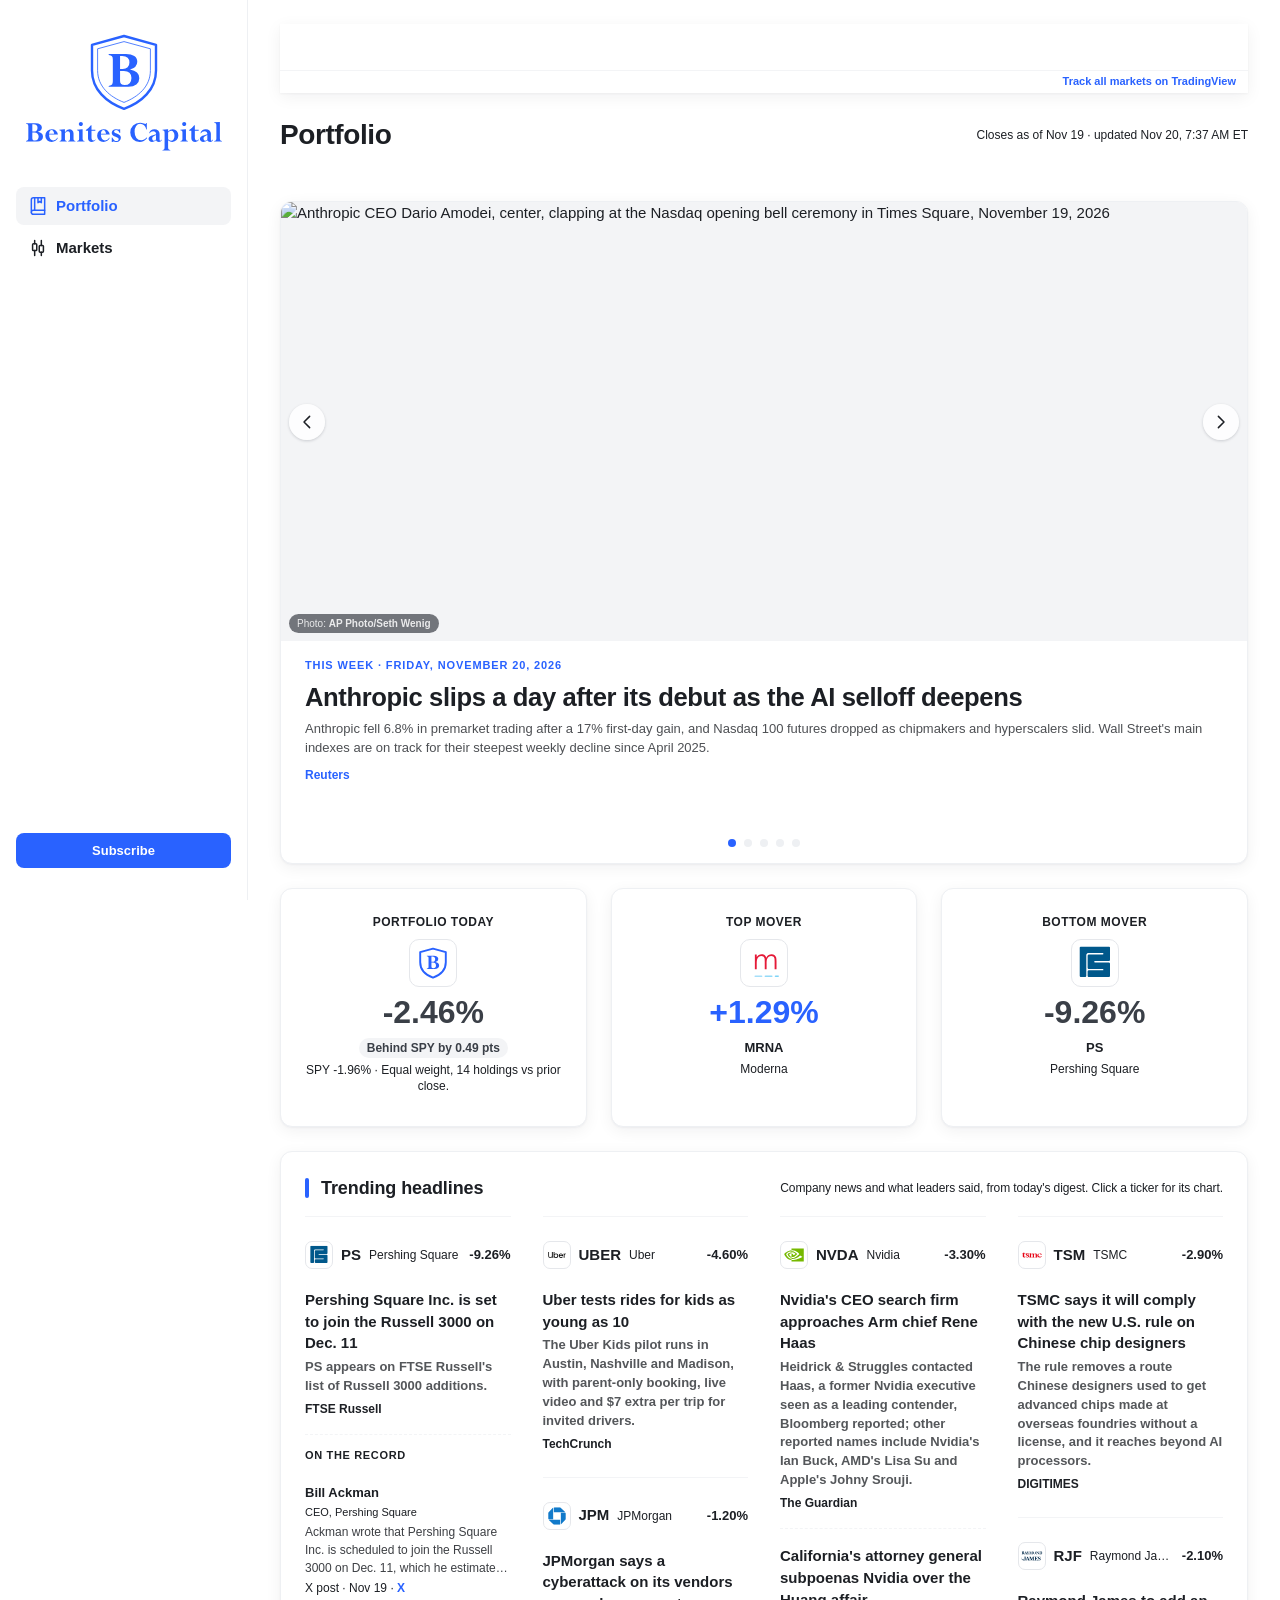
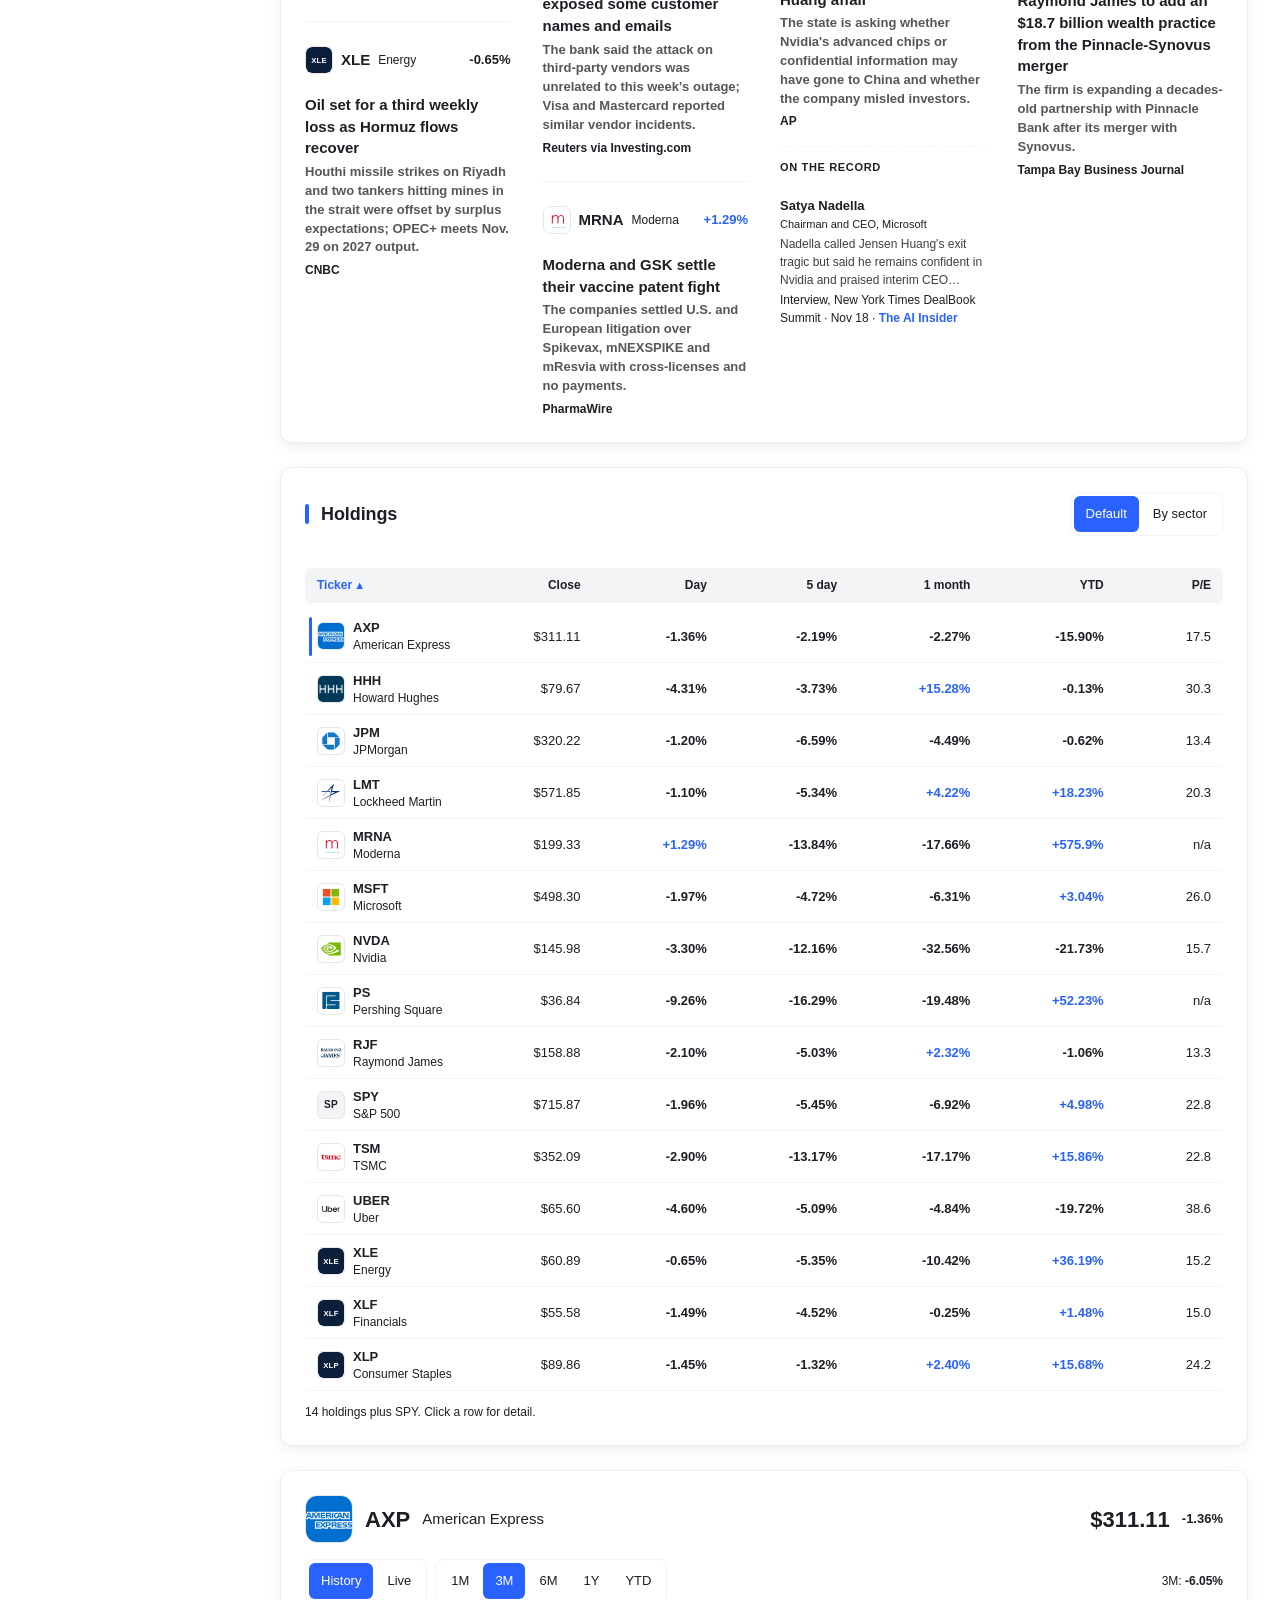
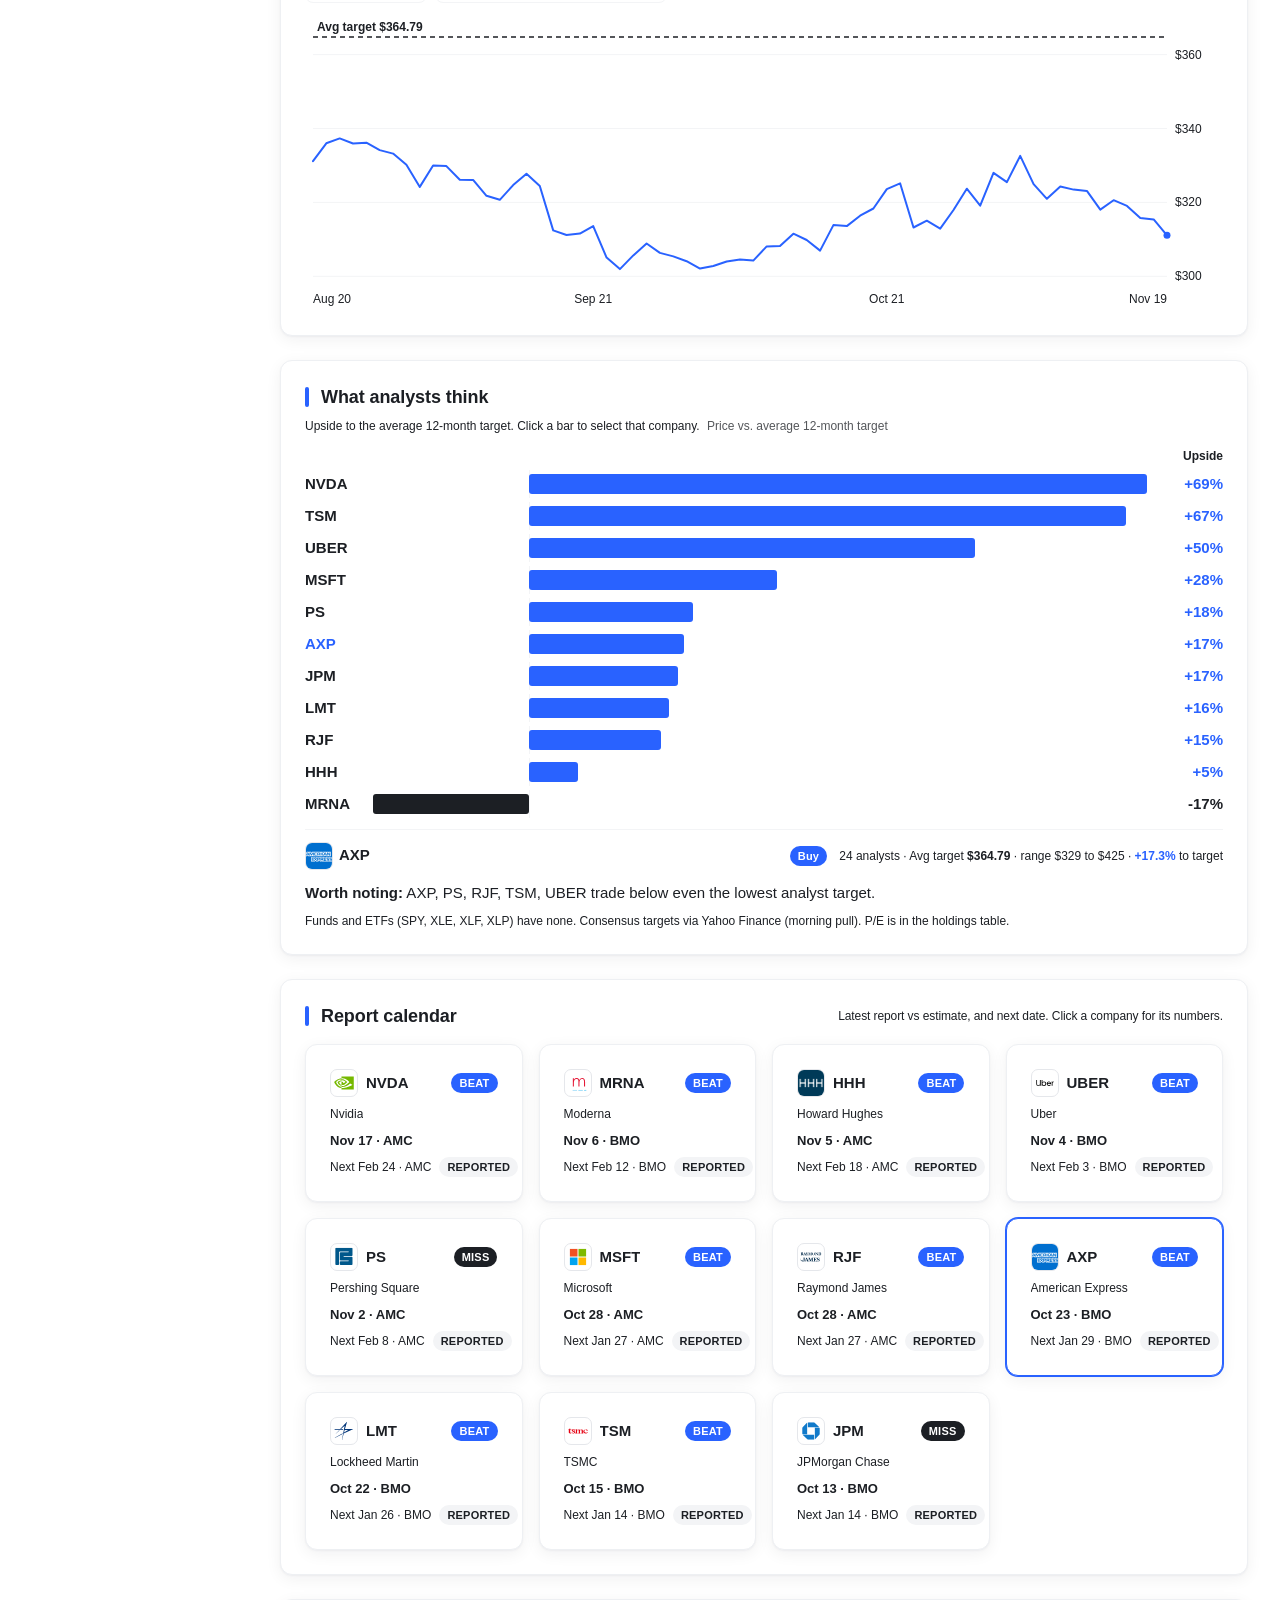
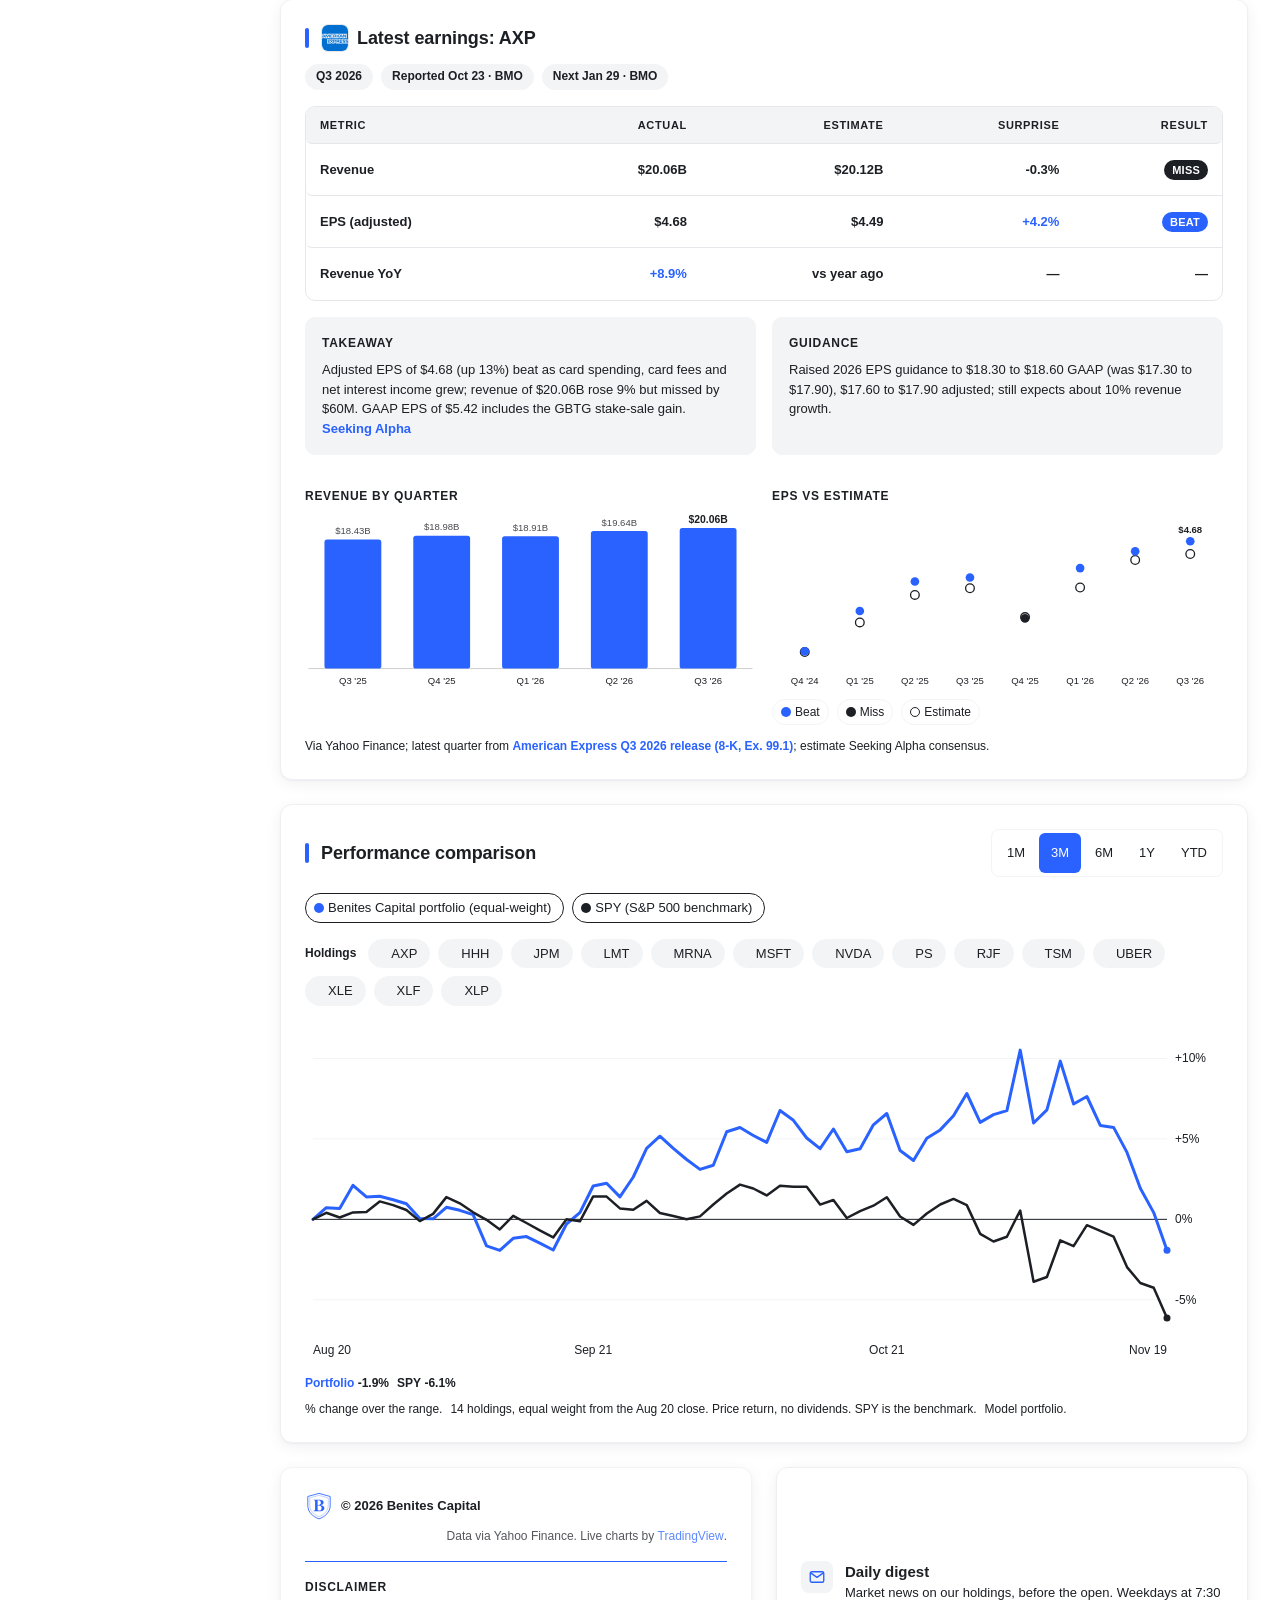
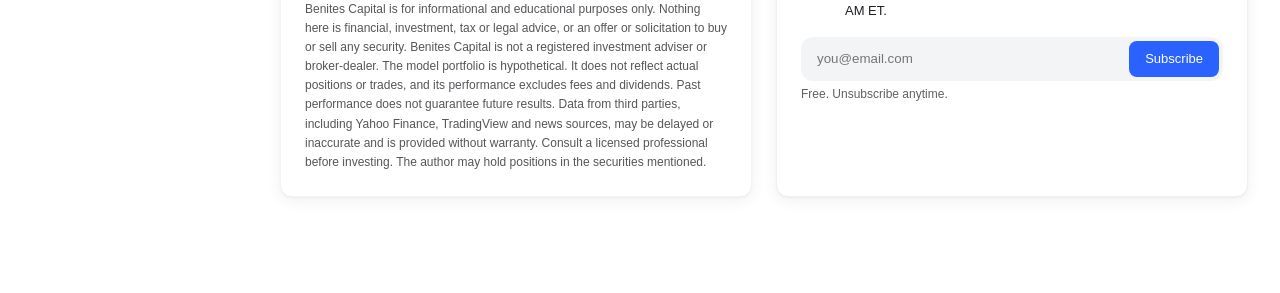
==== commit 32ec1096: "Use anthropic-nasdaq-bell-1 for the Nov 20 Anthropic carousel slide" ====
--- a/index.html
+++ b/index.html
@@ -1,12 +1,12 @@
 <!doctype html><html lang="en"><head><meta charset="utf-8"><meta name="viewport" content="width=device-width,initial-scale=1">
 <link rel="icon" type="image/svg+xml" href="favicon.svg"><title>Portfolio | Benites Capital</title>
-<meta name="description" content="Daily market news on the Benites Capital model portfolio, before the open. Weekdays at 7:30 AM ET."><meta property="og:type" content="website"><meta property="og:site_name" content="Benites Capital"><meta property="og:title" content="Benites Capital"><meta property="og:description" content="Daily market news on the Benites Capital model portfolio, before the open. Weekdays at 7:30 AM ET."><meta property="og:url" content="https://www.benitescapital.com/"><meta property="og:image" content="https://www.benitescapital.com/og-cover-perpetua-v2.png"><meta property="og:image:secure_url" content="https://www.benitescapital.com/og-cover-perpetua-v2.png"><meta property="og:image:type" content="image/png"><meta property="og:image:width" content="1200"><meta property="og:image:height" content="627"><meta property="og:image:alt" content="Benites Capital"><meta name="twitter:card" content="summary_large_image"><meta name="twitter:title" content="Benites Capital"><meta name="twitter:description" content="Daily market news on the Benites Capital model portfolio, before the open. Weekdays at 7:30 AM ET."><meta name="twitter:image" content="https://www.benitescapital.com/og-cover-perpetua-v2.png"><link rel="stylesheet" href="styles.css?v=202611200737"></head><body data-page="index">
+<meta name="description" content="Daily market news on the Benites Capital model portfolio, before the open. Weekdays at 7:30 AM ET."><meta property="og:type" content="website"><meta property="og:site_name" content="Benites Capital"><meta property="og:title" content="Benites Capital"><meta property="og:description" content="Daily market news on the Benites Capital model portfolio, before the open. Weekdays at 7:30 AM ET."><meta property="og:url" content="https://www.benitescapital.com/"><meta property="og:image" content="https://www.benitescapital.com/og-cover-perpetua-v2.png"><meta property="og:image:secure_url" content="https://www.benitescapital.com/og-cover-perpetua-v2.png"><meta property="og:image:type" content="image/png"><meta property="og:image:width" content="1200"><meta property="og:image:height" content="627"><meta property="og:image:alt" content="Benites Capital"><meta name="twitter:card" content="summary_large_image"><meta name="twitter:title" content="Benites Capital"><meta name="twitter:description" content="Daily market news on the Benites Capital model portfolio, before the open. Weekdays at 7:30 AM ET."><meta name="twitter:image" content="https://www.benitescapital.com/og-cover-perpetua-v2.png"><link rel="stylesheet" href="styles.css?v=202611201520"></head><body data-page="index">
 <div class="mtop"><a class="logo" href="index.html" aria-label="Benites Capital" title="Benites Capital"><svg class="bm" viewBox="0 0 100 100" width="48" height="48" role="img" aria-label="Benites Capital"><title>Benites Capital</title><path d="M50 5 L90 16 V48 C90 72 72 88 50 96 C28 88 10 72 10 48 V16 Z" fill="#FFFFFF" stroke="#2962FF" stroke-width="3" stroke-linejoin="round"/><path d="M50 12 L83 21 V48 C83 68 68 81 50 88 C32 81 17 68 17 48 V21 Z" fill="none" stroke="#2962FF" stroke-width="1"/><path d="M55.58 68.56H30.87V67.36Q34.09 66.71 35.06 65.5Q36.04 64.28 36.04 61.61V34.37Q36.04 31.56 34.96 30.38Q33.88 29.2 30.87 28.76V27.56H52.5Q59.14 27.56 62.87 30.08Q66.6 32.59 66.6 37.18Q66.6 44.3 57.49 46.83V46.96Q69.13 49.09 69.13 57.78Q69.13 62.61 65.43 65.58Q61.74 68.56 55.58 68.56ZM45.07 29.89V46.35H48.39Q52.33 46.35 54.55 44.16Q56.78 41.97 56.78 38.07Q56.78 29.89 47.74 29.89ZM49.93 48.64H45.07V61.2Q45.07 63.94 46.44 65.09Q47.81 66.23 51.03 66.23Q54.89 66.23 57.1 63.92Q59.31 61.61 59.31 57.54Q59.31 53.5 56.83 51.07Q54.35 48.64 49.93 48.64Z" fill="#2962FF"/></svg></a><button class="hamb" type="button" aria-label="Menu" aria-controls="sb" aria-expanded="false"><span></span></button></div>
 <div class="shell"><aside class="sb" id="sb"><a class="logo lockup" href="index.html" aria-label="Benites Capital" title="Benites Capital"><svg class="bm" viewBox="0 0 100 100" width="48" height="48" role="img" aria-label="Benites Capital"><title>Benites Capital</title><path d="M50 5 L90 16 V48 C90 72 72 88 50 96 C28 88 10 72 10 48 V16 Z" fill="#FFFFFF" stroke="#2962FF" stroke-width="3" stroke-linejoin="round"/><path d="M50 12 L83 21 V48 C83 68 68 81 50 88 C32 81 17 68 17 48 V21 Z" fill="none" stroke="#2962FF" stroke-width="1"/><path d="M55.58 68.56H30.87V67.36Q34.09 66.71 35.06 65.5Q36.04 64.28 36.04 61.61V34.37Q36.04 31.56 34.96 30.38Q33.88 29.2 30.87 28.76V27.56H52.5Q59.14 27.56 62.87 30.08Q66.6 32.59 66.6 37.18Q66.6 44.3 57.49 46.83V46.96Q69.13 49.09 69.13 57.78Q69.13 62.61 65.43 65.58Q61.74 68.56 55.58 68.56ZM45.07 29.89V46.35H48.39Q52.33 46.35 54.55 44.16Q56.78 41.97 56.78 38.07Q56.78 29.89 47.74 29.89ZM49.93 48.64H45.07V61.2Q45.07 63.94 46.44 65.09Q47.81 66.23 51.03 66.23Q54.89 66.23 57.1 63.92Q59.31 61.61 59.31 57.54Q59.31 53.5 56.83 51.07Q54.35 48.64 49.93 48.64Z" fill="#2962FF"/></svg><svg class="wmk" viewBox="6.60 -128.20 1291.70 188.40" role="img" aria-label="Benites Capital"><path d="M78.8 0H6.6V-3.5Q16 -5.4 18.85 -8.95Q21.7 -12.5 21.7 -20.3V-99.9Q21.7 -108.1 18.55 -111.55Q15.4 -115 6.6 -116.3V-119.8H69.8Q89.2 -119.8 100.1 -112.45Q111 -105.1 111 -91.7Q111 -70.9 84.4 -63.5V-63.1Q118.4 -56.9 118.4 -31.5Q118.4 -17.4 107.6 -8.7Q96.8 0 78.8 0ZM48.1 -113V-64.9H57.8Q69.3 -64.9 75.8 -71.3Q82.3 -77.7 82.3 -89.1Q82.3 -113 55.9 -113ZM62.3 -58.2H48.1V-21.5Q48.1 -13.5 52.1 -10.15Q56.1 -6.8 65.5 -6.8Q76.8 -6.8 83.25 -13.55Q89.7 -20.3 89.7 -32.2Q89.7 -44 82.45 -51.1Q75.2 -58.2 62.3 -58.2ZM213.7 -23.8H217.1Q211.9 -11.3 200.8 -4.1Q189.7 3.1 175.8 3.1Q157.7 3.1 145.65 -8.65Q133.6 -20.4 133.6 -38.1Q133.6 -56.1 145.95 -68.2Q158.3 -80.3 176.6 -80.3Q193.1 -80.3 204.05 -70.85Q215 -61.4 217.1 -45.5H158.6Q158.5 -43.9 158.5 -42.3Q158.5 -26.6 166.4 -16.8Q174.3 -7 186 -7Q202.7 -7 213.7 -23.8ZM158.6 -50.2H192.2Q191.5 -61.1 186.7 -67.95Q181.9 -74.8 174.9 -74.8Q167.9 -74.8 163.5 -68.1Q159.1 -61.4 158.6 -50.2ZM263.1 -80.3V-61.4H263.5Q274.6 -80.3 292.8 -80.3Q304.2 -80.3 312 -72.65Q319.8 -65 319.8 -52.2V-18.4Q319.8 -11.1 322.4 -8.15Q325 -5.2 331.9 -3.5V0H284.4V-3.5Q291.2 -5 293.9 -8.05Q296.6 -11.1 296.6 -17.4V-49.4Q296.6 -58.1 292.85 -62.95Q289.1 -67.8 282.3 -67.8Q270.4 -67.8 263.1 -54.3V-18.2Q263.1 -11.3 265.5 -8.4Q267.9 -5.5 274.5 -3.5V0H227.8V-3.5Q234.6 -5.2 237.25 -8.1Q239.9 -11 239.9 -16.8V-60Q239.9 -66.6 236.85 -69.6Q233.8 -72.6 226 -73.7V-77.2L259.6 -80.3ZM376.1 -80.3H379.6V-16.6Q379.6 -5 392.1 -3.5V0H343.5V-3.5Q351.3 -5 353.85 -7.9Q356.4 -10.8 356.4 -18.2V-59.4Q356.4 -66.5 353.7 -69.3Q351 -72.1 342.5 -73.7V-77.2ZM354.6 -114.9Q354.6 -120.4 358.55 -124.3Q362.5 -128.2 368.1 -128.2Q373.6 -128.2 377.5 -124.35Q381.4 -120.5 381.4 -114.9Q381.4 -109.3 377.5 -105.35Q373.6 -101.4 368.1 -101.4Q362.5 -101.4 358.55 -105.4Q354.6 -109.4 354.6 -114.9ZM463.6 -12.9 466 -10.6Q457.9 3.1 441.2 3.1Q428.8 3.1 421.9 -3.3Q415 -9.7 415 -21.5V-71.1H401.1V-75Q416.6 -84.5 434.3 -107.1H438.2V-77.2H463.6V-71.1H438.2V-26.6Q438.2 -16.1 441.55 -11.45Q444.9 -6.8 452.3 -6.8Q458.4 -6.8 463.6 -12.9ZM555.4 -23.8H558.8Q553.6 -11.3 542.5 -4.1Q531.4 3.1 517.5 3.1Q499.4 3.1 487.35 -8.65Q475.3 -20.4 475.3 -38.1Q475.3 -56.1 487.65 -68.2Q500 -80.3 518.3 -80.3Q534.8 -80.3 545.75 -70.85Q556.7 -61.4 558.8 -45.5H500.3Q500.2 -43.9 500.2 -42.3Q500.2 -26.6 508.1 -16.8Q516 -7 527.7 -7Q544.4 -7 555.4 -23.8ZM500.3 -50.2H533.9Q533.2 -61.1 528.4 -67.95Q523.6 -74.8 516.6 -74.8Q509.6 -74.8 505.2 -68.1Q500.8 -61.4 500.3 -50.2ZM571.8 3.1V-26.8H575.3Q586.9 -2.5 603.3 -2.5Q608.9 -2.5 612.95 -5.8Q617 -9.1 617 -13.7Q617 -18.7 613.3 -22.35Q609.6 -26 597.3 -30.8Q581.6 -36.9 576.6 -42.65Q571.6 -48.4 571.6 -56.7Q571.6 -66.7 579.15 -73.5Q586.7 -80.3 598.6 -80.3Q603 -80.3 613.9 -78.6Q618.2 -78 619.1 -78Q620.9 -78 623.8 -80.3H627.3V-56.1H623.8Q620.3 -64.9 614 -69.85Q607.7 -74.8 600 -74.8Q594.5 -74.8 590.8 -72.35Q587.1 -69.9 587.1 -66.2Q587.1 -62.5 590.2 -59.75Q593.3 -57 604.1 -52.9Q620.8 -46.5 626.4 -39.9Q632 -33.3 632 -23.6Q632 -12.4 623.45 -4.65Q614.9 3.1 604.1 3.1Q597.7 3.1 591.4 1.8Q585 0.4 582.4 0.4Q577.8 0.4 575.3 3.1ZM802.9 -78H799.6Q795.5 -96.1 784.8 -106.1Q774.1 -116.1 758.8 -116.1Q742.1 -116.1 732.25 -102Q722.4 -87.9 722.4 -64.1Q722.4 -37.6 733.9 -23.1Q745.4 -8.6 765.6 -8.6Q776.5 -8.6 785.6 -13.1Q794.7 -17.6 804.1 -27.6V-21.3Q786.3 3.1 755.6 3.1Q728.1 3.1 710.9 -13.95Q693.7 -31 693.7 -58.2Q693.7 -85.8 712.25 -104.35Q730.8 -122.9 758.4 -122.9Q769.7 -122.9 783.9 -117.9Q790 -115.7 792.2 -115.7Q796.6 -115.7 799.6 -121.9H802.9ZM837.3 3.1Q827.7 3.1 820.95 -2.85Q814.2 -8.8 814.2 -17.2Q814.2 -25.6 820.9 -31.15Q827.6 -36.7 848.9 -42.3Q859.2 -45 863.7 -46.7Q863.7 -57.4 859.1 -62.2Q854.5 -67 844.5 -67Q828.8 -67 821.3 -54.1H818.3Q821.4 -66.6 830.45 -73.45Q839.5 -80.3 852.9 -80.3Q868.4 -80.3 877.65 -72.7Q886.9 -65.1 886.9 -51.4V-15Q886.9 -4.7 891.6 -4.7Q896.5 -4.7 897.7 -11.9H901Q900.4 -4.7 895.5 -0.8Q890.6 3.1 882.2 3.1Q875.1 3.1 870.75 0.55Q866.4 -2 863.5 -7.8L861.7 -6.1Q851.3 3.1 837.3 3.1ZM863.5 -13.3V-42.6Q848.2 -36.1 843.25 -31.4Q838.3 -26.7 838.3 -19.3Q838.3 -13 841.25 -9.15Q844.2 -5.3 849 -5.3Q855.5 -5.3 863.5 -13.3ZM943.2 -80.3V-65.3Q956.2 -80.3 974.3 -80.3Q990 -80.3 1000.4 -68.65Q1010.8 -57 1010.8 -39.5Q1010.8 -20.9 999.35 -8.9Q987.9 3.1 970.2 3.1Q962.7 3.1 957.15 0.75Q951.6 -1.6 943.2 -8.2V40.6Q943.2 48.8 946 51.95Q948.8 55.1 957.5 56.9V60.2H906.1V56.7Q914.5 55.7 917.25 52Q920 48.3 920 37.3V-57.1Q920 -66 917.25 -69Q914.5 -72 906.1 -73.7V-77.2L939.7 -80.3ZM943.2 -59.8V-13.7Q952.2 -4.7 962.2 -4.7Q972.5 -4.7 978.85 -13.6Q985.2 -22.5 985.2 -37.1Q985.2 -52.3 979.15 -61.15Q973.1 -70 962.8 -70Q951.6 -70 943.2 -59.8ZM1057.4 -80.3H1060.9V-16.6Q1060.9 -5 1073.4 -3.5V0H1024.8V-3.5Q1032.6 -5 1035.15 -7.9Q1037.7 -10.8 1037.7 -18.2V-59.4Q1037.7 -66.5 1035 -69.3Q1032.3 -72.1 1023.8 -73.7V-77.2ZM1035.9 -114.9Q1035.9 -120.4 1039.85 -124.3Q1043.8 -128.2 1049.4 -128.2Q1054.9 -128.2 1058.8 -124.35Q1062.7 -120.5 1062.7 -114.9Q1062.7 -109.3 1058.8 -105.35Q1054.9 -101.4 1049.4 -101.4Q1043.8 -101.4 1039.85 -105.4Q1035.9 -109.4 1035.9 -114.9ZM1144.9 -12.9 1147.3 -10.6Q1139.2 3.1 1122.5 3.1Q1110.1 3.1 1103.2 -3.3Q1096.3 -9.7 1096.3 -21.5V-71.1H1082.4V-75Q1097.9 -84.5 1115.6 -107.1H1119.5V-77.2H1144.9V-71.1H1119.5V-26.6Q1119.5 -16.1 1122.85 -11.45Q1126.2 -6.8 1133.6 -6.8Q1139.7 -6.8 1144.9 -12.9ZM1175.6 3.1Q1166 3.1 1159.25 -2.85Q1152.5 -8.8 1152.5 -17.2Q1152.5 -25.6 1159.2 -31.15Q1165.9 -36.7 1187.2 -42.3Q1197.5 -45 1202 -46.7Q1202 -57.4 1197.4 -62.2Q1192.8 -67 1182.8 -67Q1167.1 -67 1159.6 -54.1H1156.6Q1159.7 -66.6 1168.75 -73.45Q1177.8 -80.3 1191.2 -80.3Q1206.7 -80.3 1215.95 -72.7Q1225.2 -65.1 1225.2 -51.4V-15Q1225.2 -4.7 1229.9 -4.7Q1234.8 -4.7 1236 -11.9H1239.3Q1238.7 -4.7 1233.8 -0.8Q1228.9 3.1 1220.5 3.1Q1213.4 3.1 1209.05 0.55Q1204.7 -2 1201.8 -7.8L1200 -6.1Q1189.6 3.1 1175.6 3.1ZM1201.8 -13.3V-42.6Q1186.5 -36.1 1181.55 -31.4Q1176.6 -26.7 1176.6 -19.3Q1176.6 -13 1179.55 -9.15Q1182.5 -5.3 1187.3 -5.3Q1193.8 -5.3 1201.8 -13.3ZM1246.9 0V-3.5Q1255.2 -4.8 1258.3 -8.05Q1261.4 -11.3 1261.4 -18.8V-107.1Q1261.4 -115.4 1258.25 -118.75Q1255.1 -122.1 1246.9 -122.5V-126L1281.1 -128.2H1284.6V-18.8Q1284.6 -11.1 1287.15 -8.25Q1289.7 -5.4 1298.3 -3.5V0Z" fill="#2962FF"/></svg></a>
 <nav class="tabs" aria-label="Main"><a class="tl on" href="index.html" aria-current="page"><svg viewBox="0 0 24 24" aria-hidden="true"><path d="M4 19.5v-15A2.5 2.5 0 016.5 2H20v15H6.5A2.5 2.5 0 004 19.5z"/><path d="M4 19.5A2.5 2.5 0 006.5 22H20v-5"/><path d="M8 2v15"/><path d="M12 2v6l2-1.5L16 8V2"/></svg>Portfolio</a><a class="tl" href="markets.html"><svg viewBox="0 0 24 24" aria-hidden="true"><path d="M8 3v4M8 15v6M16 3v6M16 17v4"/><rect x="5.5" y="7" width="5" height="8" rx="1"/><rect x="13.5" y="9" width="5" height="8" rx="1"/></svg>Markets</a></nav><a class="btn sbb" href="#s-sub">Subscribe</a></aside>
 <main class="grid"><div class="tape" id="tape"></div>
 <div class="ph"><h1>Portfolio</h1><span class="cap" id="asof"></span></div>
-<div class="dcarousel card" id="s-lead" aria-roledescription="carousel" aria-label="This week's headlines"><div class="dcarousel-viewport"><div class="dcarousel-track"><div class="dcarousel-slide" role="group" aria-roledescription="slide" aria-label="1 of 5"><figure class="dhero" data-lead="https://money.usnews.com/investing/news/articles/2026-11-20/wall-st-futures-slip-as-anthropic-debut-fails-to-reassure-ai-investors"><div class="dh-media dh-pos-center"><img src="https://www.benitescapital.com/images/library/anthropic-nasdaq-tower-1.jpg" srcset="https://www.benitescapital.com/images/library/anthropic-nasdaq-tower-1-1280.jpg 1280w, https://www.benitescapital.com/images/library/anthropic-nasdaq-tower-1.jpg 1920w" sizes="(max-width: 900px) 100vw, 1200px" alt="The Nasdaq MarketSite tower in Times Square wrapped in a white Anthropic wordmark on IPO day, November 19, 2026" fetchpriority="high" decoding="async"><span class="dh-c">Photo: <a href="https://www.nasdaq.com/videos/anthropic-pbc-rings-nasdaq-stock-market-opening-bell" target="_blank" rel="noopener">Anthropic on the Nasdaq MarketSite tower, Times Square. Still from Nasdaq&#x27;s official opening-bell video, November 19, 2026.</a></span></div><figcaption><span class="dh-eb">Today's lead &middot; Friday, November 20, 2026</span><a class="dh-t" href="https://money.usnews.com/investing/news/articles/2026-11-20/wall-st-futures-slip-as-anthropic-debut-fails-to-reassure-ai-investors" target="_blank" rel="noopener">Anthropic slips a day after its debut as the AI selloff deepens</a><span class="dh-d">Anthropic fell 6.8% in premarket trading after a 17% first-day gain, and Nasdaq 100 futures dropped as chipmakers and hyperscalers slid. Wall Street&#x27;s main indexes are on track for their steepest weekly decline since April 2025.</span><span class="dh-m"><a class="dh-s" href="https://money.usnews.com/investing/news/articles/2026-11-20/wall-st-futures-slip-as-anthropic-debut-fails-to-reassure-ai-investors" target="_blank" rel="noopener">Reuters</a></span></figcaption></figure>
+<div class="dcarousel card" id="s-lead" aria-roledescription="carousel" aria-label="This week's headlines"><div class="dcarousel-viewport"><div class="dcarousel-track"><div class="dcarousel-slide" role="group" aria-roledescription="slide" aria-label="1 of 5"><figure class="dhero" data-lead="https://money.usnews.com/investing/news/articles/2026-11-20/wall-st-futures-slip-as-anthropic-debut-fails-to-reassure-ai-investors"><div class="dh-media dh-pos-bottom"><img src="https://www.benitescapital.com/images/library/anthropic-nasdaq-bell-1.jpg" srcset="https://www.benitescapital.com/images/library/anthropic-nasdaq-bell-1-1280.jpg 1280w, https://www.benitescapital.com/images/library/anthropic-nasdaq-bell-1.jpg 2560w" sizes="(max-width: 900px) 100vw, 1200px" alt="Anthropic CEO Dario Amodei, center, clapping at the Nasdaq opening bell ceremony in Times Square, November 19, 2026" fetchpriority="high" decoding="async"><span class="dh-c">Photo: <a href="https://apnews.com/article/anthropic-ipo-nasdaq-ai-b6a74b8949021207dc162fcc876c4649" target="_blank" rel="noopener">AP Photo/Seth Wenig</a></span></div><figcaption><span class="dh-eb">This week &middot; Friday, November 20, 2026</span><a class="dh-t" href="https://money.usnews.com/investing/news/articles/2026-11-20/wall-st-futures-slip-as-anthropic-debut-fails-to-reassure-ai-investors" target="_blank" rel="noopener">Anthropic slips a day after its debut as the AI selloff deepens</a><span class="dh-d">Anthropic fell 6.8% in premarket trading after a 17% first-day gain, and Nasdaq 100 futures dropped as chipmakers and hyperscalers slid. Wall Street&#x27;s main indexes are on track for their steepest weekly decline since April 2025.</span><span class="dh-m"><a class="dh-s" href="https://money.usnews.com/investing/news/articles/2026-11-20/wall-st-futures-slip-as-anthropic-debut-fails-to-reassure-ai-investors" target="_blank" rel="noopener">Reuters</a></span></figcaption></figure>
 </div><div class="dcarousel-slide" role="group" aria-roledescription="slide" aria-label="2 of 5" aria-hidden="true"><figure class="dhero" data-lead="https://www.reuters.com/3fec1b0a85a0/world/china/trumps-historic-meeting-with-xi-putin-headlines-asia-trip-2026-11-18/"><div class="dh-media"><img src="https://www.benitescapital.com/images/library/trump-xi-putin-1.jpg" srcset="https://www.benitescapital.com/images/library/trump-xi-putin-1-1280.jpg 1280w, https://www.benitescapital.com/images/library/trump-xi-putin-1.jpg 1880w" sizes="(max-width: 900px) 100vw, 1200px" alt="Donald Trump, Xi Jinping and Vladimir Putin greet each other at the APEC reception in Shenzhen, November 18, 2026" loading="lazy" decoding="async"><span class="dh-c">Photo: <a href="https://commons.wikimedia.org/wiki/File:Vladimir_Putin,_Xi_Jinping_and_Donald_Trump_at_APEC_China_2026.jpg" target="_blank" rel="noopener">Kremlin.ru / Wikimedia Commons, CC BY 4.0, Nov 18 APEC reception</a></span></div><figcaption><span class="dh-eb">This week &middot; Thursday, November 19, 2026</span><a class="dh-t" href="https://www.reuters.com/3fec1b0a85a0/world/china/trumps-historic-meeting-with-xi-putin-headlines-asia-trip-2026-11-18/" target="_blank" rel="noopener">Trump, Xi and Putin agree to a &quot;peace declaration&quot; that pledges more refined fuel supply</a><span class="dh-d">At their first three-way meeting, held Thursday in Shenzhen, the three leaders pledged to increase supplies of refined petroleum products, advance UN reform and hold talks on reducing nuclear risks. Reuters said the trip produced few tangible victories.</span><span class="dh-m"><a class="dh-s" href="https://www.reuters.com/3fec1b0a85a0/world/china/trumps-historic-meeting-with-xi-putin-headlines-asia-trip-2026-11-18/" target="_blank" rel="noopener">Reuters</a></span></figcaption></figure>
 </div><div class="dcarousel-slide" role="group" aria-roledescription="slide" aria-label="3 of 5" aria-hidden="true"><figure class="dhero" data-lead="https://www.cnbc.com/2026/11/18/anthropic-ipo-ai-offering-price.html"><div class="dh-media dh-pos-center"><img src="https://www.benitescapital.com/images/library/anthropic-logo-1.jpg" srcset="https://www.benitescapital.com/images/library/anthropic-logo-1-1280.jpg 1280w, https://www.benitescapital.com/images/library/anthropic-logo-1.jpg 2560w" sizes="(max-width: 900px) 100vw, 1200px" alt="Anthropic logo" loading="lazy" decoding="async"><span class="dh-c">Logo: <a href="https://www.anthropic.com/press-kit" target="_blank" rel="noopener">Anthropic logo. Anthropic, official press kit.</a></span></div><figcaption><span class="dh-eb">This week &middot; Wednesday, November 18, 2026</span><a class="dh-t" href="https://www.cnbc.com/2026/11/18/anthropic-ipo-ai-offering-price.html" target="_blank" rel="noopener">Anthropic prices its IPO at $83 a share, above the expected range</a><span class="dh-d">The stock starts trading on the Nasdaq as ANT on Thursday. Anthropic sold 980 million shares, raising a record $81.3 billion. Microsoft, Nvidia, Google and AMD agreed to invest a combined $26 billion.</span><span class="dh-m"><a class="dh-s" href="https://www.cnbc.com/2026/11/18/anthropic-ipo-ai-offering-price.html" target="_blank" rel="noopener">CNBC</a></span></figcaption></figure>
 </div><div class="dcarousel-slide" role="group" aria-roledescription="slide" aria-label="4 of 5" aria-hidden="true"><figure class="dhero" data-lead="https://www.cnbc.com/2026/11/17/nvidia-nvda-earnings-report-q3-2027.html"><div class="dh-media"><img src="https://www.benitescapital.com/images/library/nvidia-endeavor-walkway-1.jpg" srcset="https://www.benitescapital.com/images/library/nvidia-endeavor-walkway-1-1280.jpg 1280w, https://www.benitescapital.com/images/library/nvidia-endeavor-walkway-1.jpg 2560w" sizes="(max-width: 900px) 100vw, 1200px" alt="The sloped glass facade of Nvidia Endeavor and the pedestrian bridge in Santa Clara, November 2017" loading="lazy" decoding="async"><span class="dh-c">Photo: <a href="https://commons.wikimedia.org/wiki/File:Nvdia_Endeavor_Grand_Opening_facade_and_paving_Prostak.jpg" target="_blank" rel="noopener">Crocodiletiger / Wikimedia Commons, CC BY-SA 4.0</a></span></div><figcaption><span class="dh-eb">This week &middot; Tuesday, November 17, 2026</span><a class="dh-t" href="https://www.cnbc.com/2026/11/17/nvidia-nvda-earnings-report-q3-2027.html" target="_blank" rel="noopener">Nvidia beats estimates, guides to $130 billion, and says Huang is not coming back</a><span class="dh-d">Third-quarter revenue rose 103% to $115.8 billion, ahead of the $109.1 billion analysts expected, and Nvidia guided to about $130 billion this quarter with no China data center revenue assumed. On the call, Nvidia said its board does not intend to reinstate Jensen Huang as CEO.</span><span class="dh-m"><a class="dh-s" href="https://www.cnbc.com/2026/11/17/nvidia-nvda-earnings-report-q3-2027.html" target="_blank" rel="noopener">CNBC</a></span></figcaption></figure>
--- a/styles.css
+++ b/styles.css
@@ -677,6 +677,7 @@
 /* Logo and other centered library images: keep the mark in the middle at 2.2:1 / 2:1 / 16:9, without changing other slides (Nov 19 2026). */
 body:is([data-page="index"],[data-page="markets"]) .dh-media.dh-pos-center{background:#FAF9F5}
 body:is([data-page="index"],[data-page="markets"]) .dh-media.dh-pos-center img{object-position:center;background:#FAF9F5}
+body:is([data-page="index"],[data-page="markets"]) .dh-media.dh-pos-bottom img{object-position:center bottom}
 body:is([data-page="index"],[data-page="markets"]) .dhero figcaption{position:static;inset:auto;flex:0 0 auto;padding:var(--s4) var(--pad-card) var(--pad-card);background:none;color:var(--ink);display:flex;flex-direction:column;justify-content:flex-start;gap:var(--s2);min-width:0}
 body:is([data-page="index"],[data-page="markets"]) .dh-eb{font-size:var(--t-2xs);font-weight:700;letter-spacing:.08em;text-transform:uppercase;color:var(--blue);opacity:1}
 body:is([data-page="index"],[data-page="markets"]) .dhero .dh-t{color:var(--ink);font-size:clamp(20px,2vw,26px);font-weight:700;line-height:1.2;max-width:none;letter-spacing:-.015em;text-decoration:none}
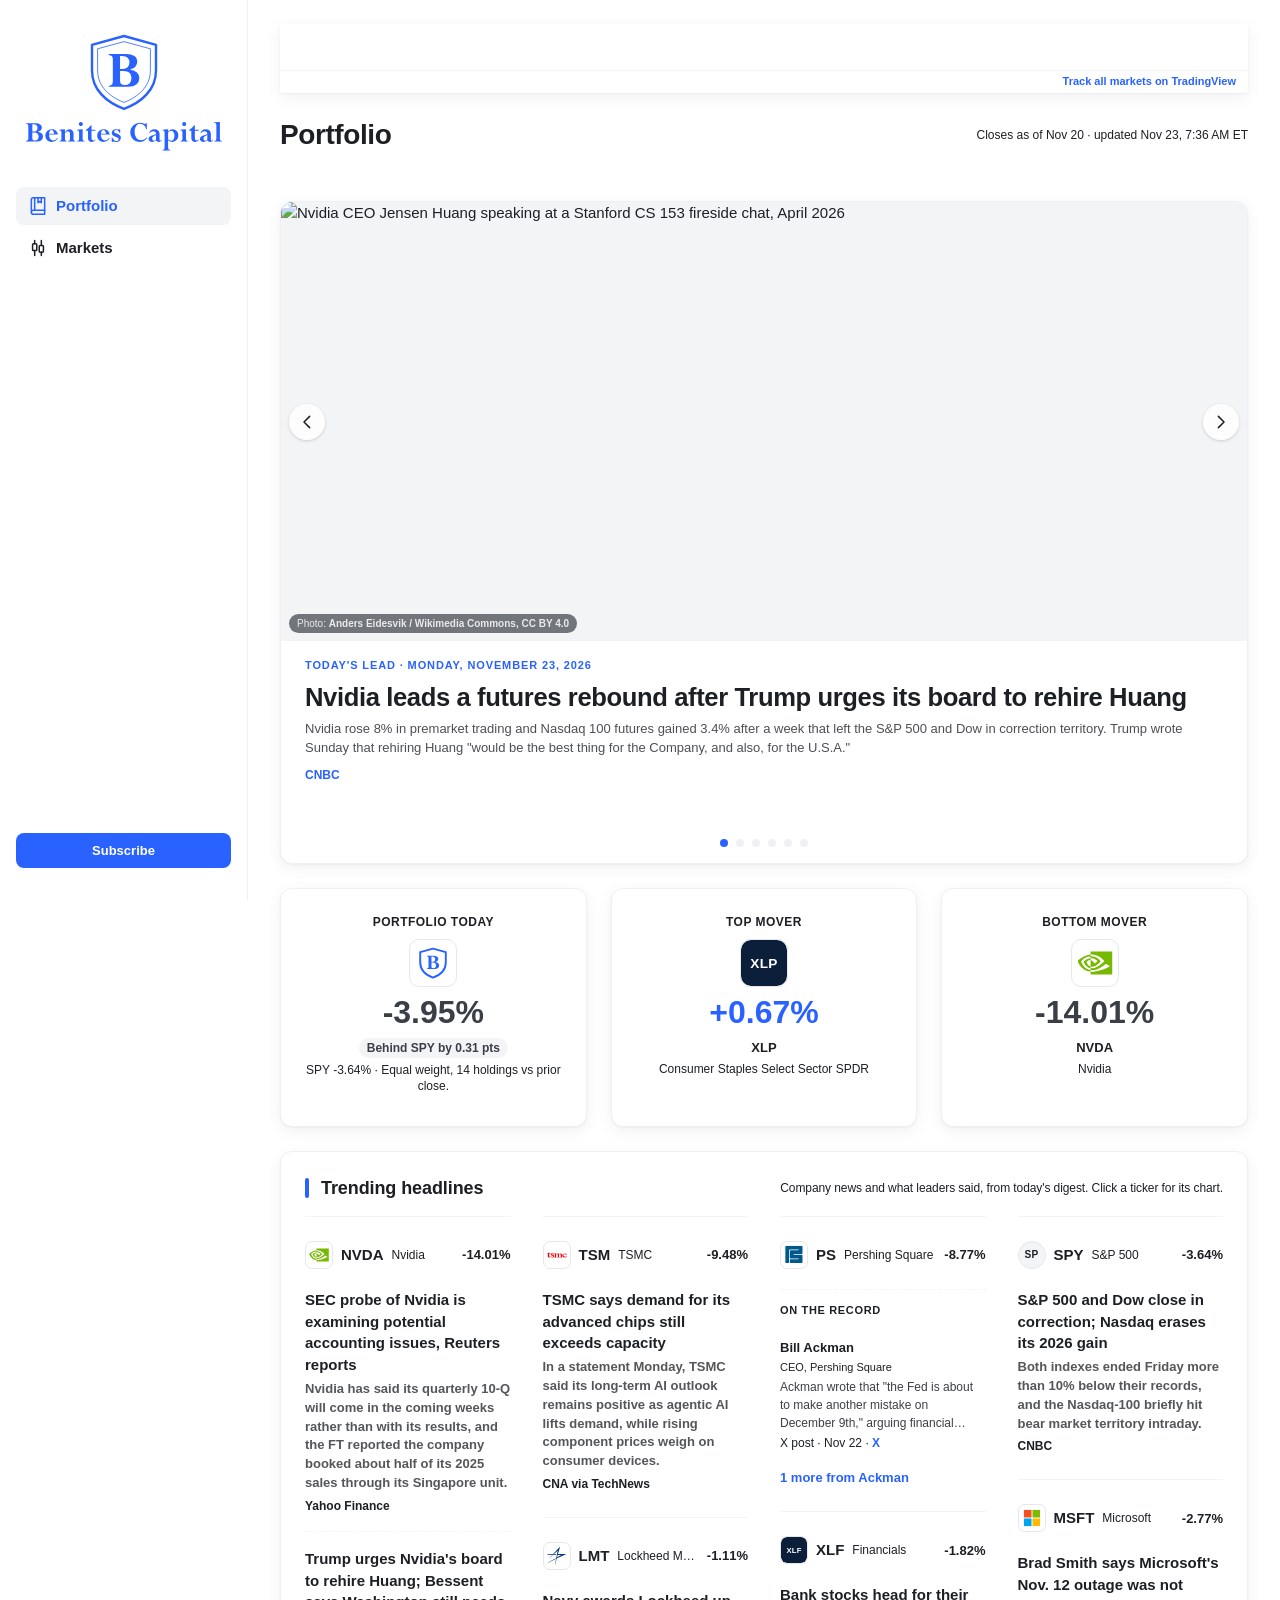
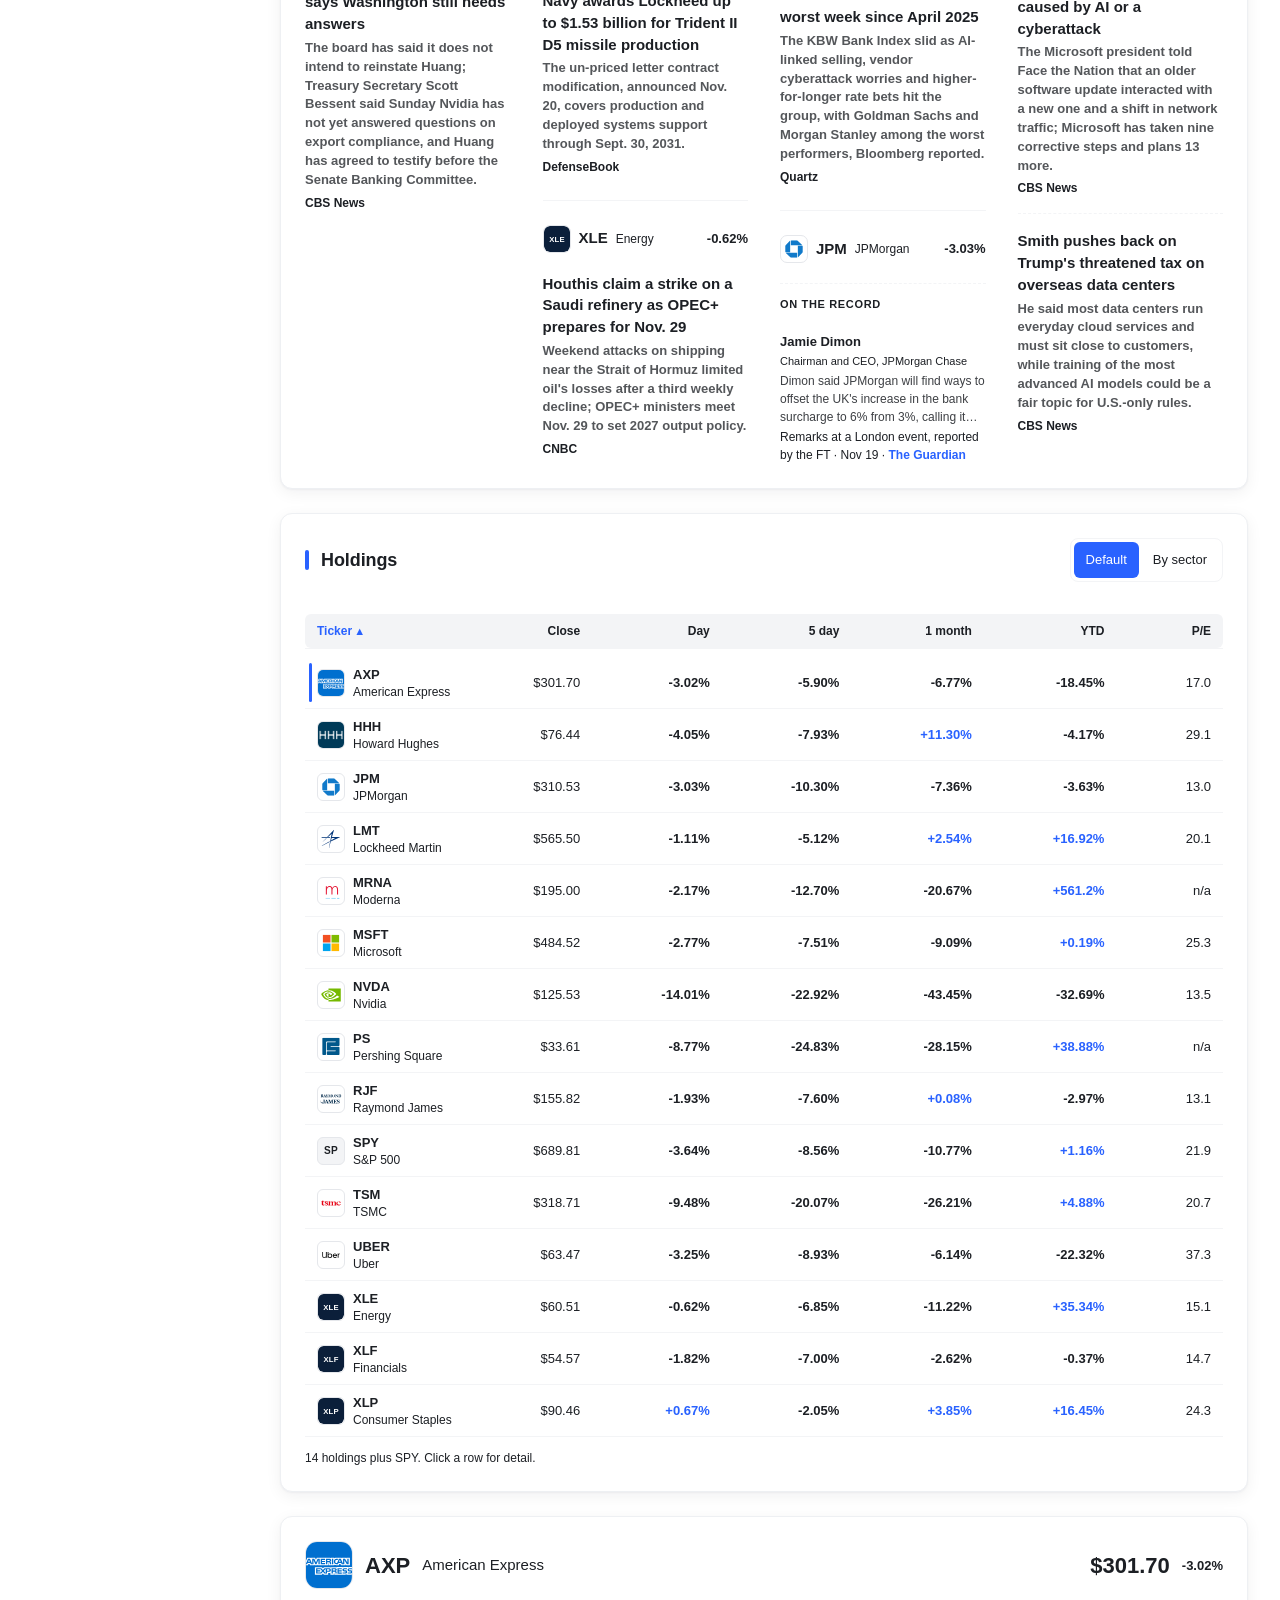
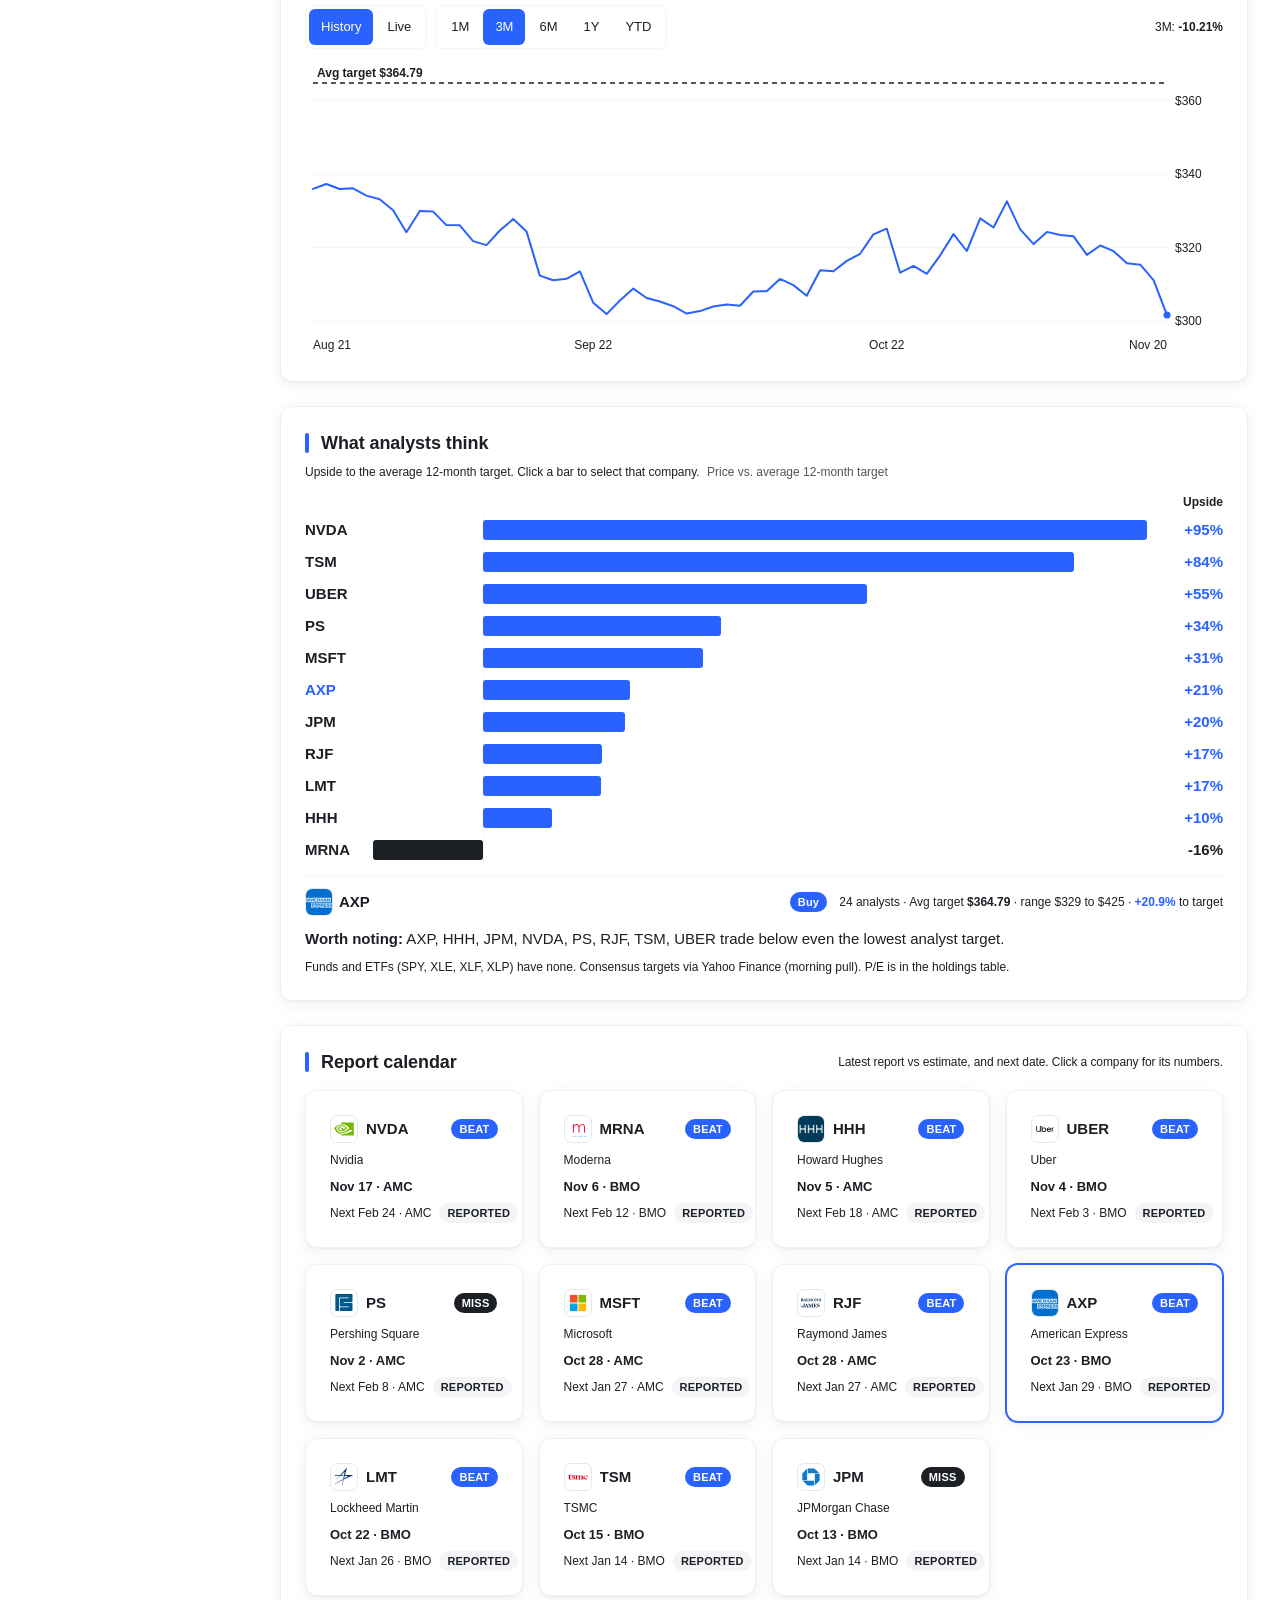
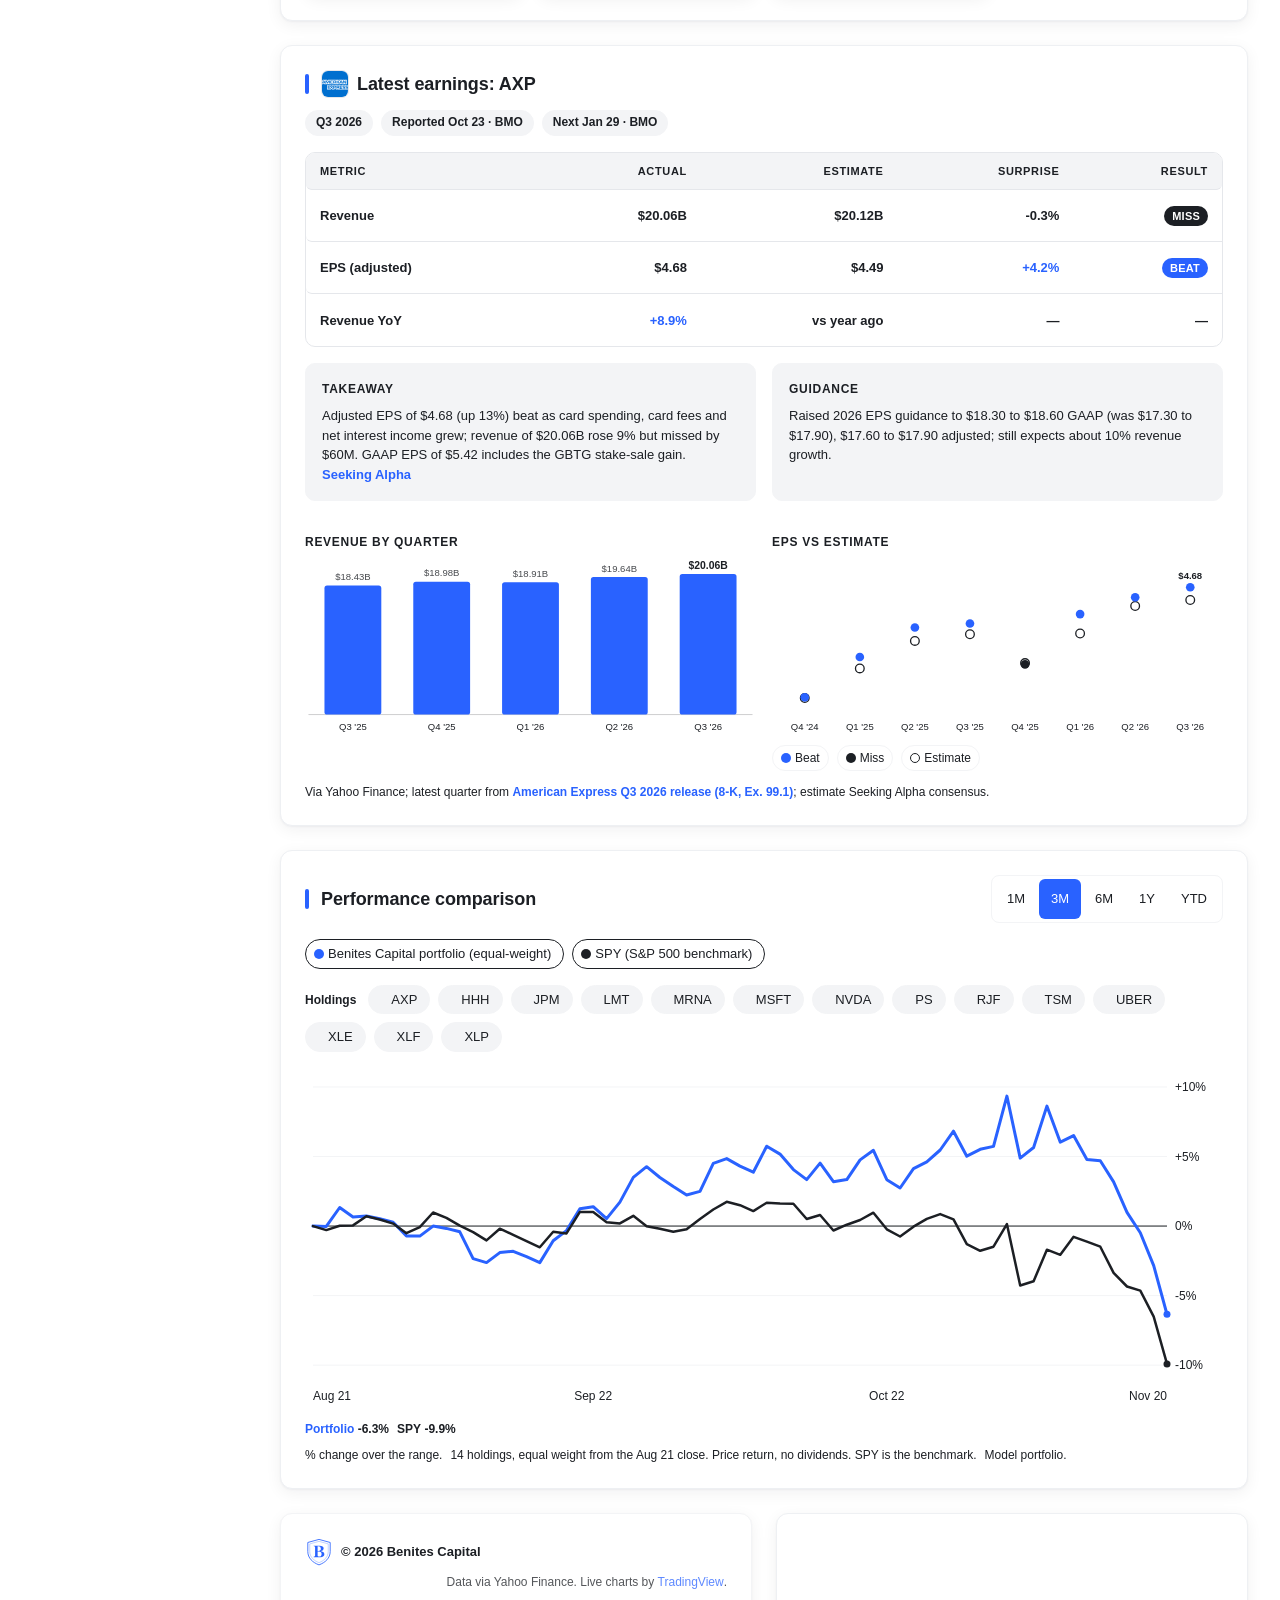
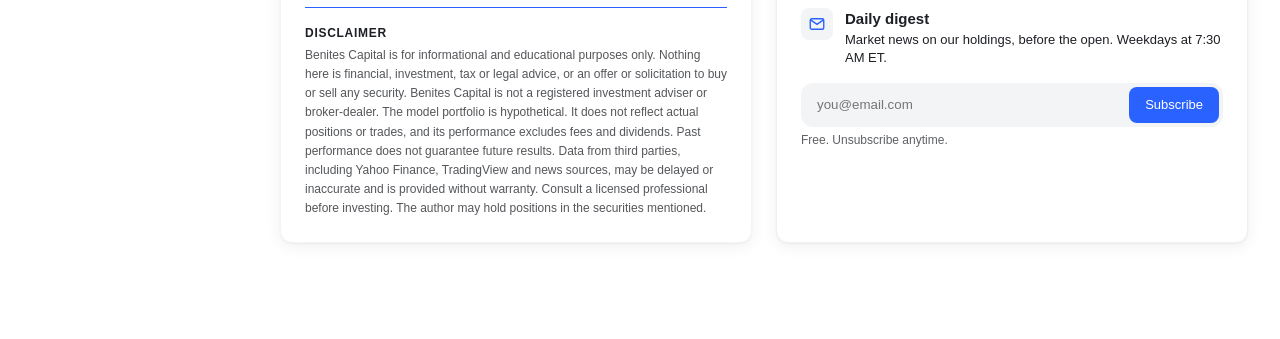
==== commit b7f451bb: "Daily refresh 2026-11-23" ====
--- a/index.html
+++ b/index.html
@@ -1,17 +1,19 @@
 <!doctype html><html lang="en"><head><meta charset="utf-8"><meta name="viewport" content="width=device-width,initial-scale=1">
 <link rel="icon" type="image/svg+xml" href="favicon.svg"><title>Portfolio | Benites Capital</title>
-<meta name="description" content="Daily market news on the Benites Capital model portfolio, before the open. Weekdays at 7:30 AM ET."><meta property="og:type" content="website"><meta property="og:site_name" content="Benites Capital"><meta property="og:title" content="Benites Capital"><meta property="og:description" content="Daily market news on the Benites Capital model portfolio, before the open. Weekdays at 7:30 AM ET."><meta property="og:url" content="https://www.benitescapital.com/"><meta property="og:image" content="https://www.benitescapital.com/og-cover-perpetua-v2.png"><meta property="og:image:secure_url" content="https://www.benitescapital.com/og-cover-perpetua-v2.png"><meta property="og:image:type" content="image/png"><meta property="og:image:width" content="1200"><meta property="og:image:height" content="627"><meta property="og:image:alt" content="Benites Capital"><meta name="twitter:card" content="summary_large_image"><meta name="twitter:title" content="Benites Capital"><meta name="twitter:description" content="Daily market news on the Benites Capital model portfolio, before the open. Weekdays at 7:30 AM ET."><meta name="twitter:image" content="https://www.benitescapital.com/og-cover-perpetua-v2.png"><link rel="stylesheet" href="styles.css?v=202611201520"></head><body data-page="index">
+<meta name="description" content="Daily market news on the Benites Capital model portfolio, before the open. Weekdays at 7:30 AM ET."><meta property="og:type" content="website"><meta property="og:site_name" content="Benites Capital"><meta property="og:title" content="Benites Capital"><meta property="og:description" content="Daily market news on the Benites Capital model portfolio, before the open. Weekdays at 7:30 AM ET."><meta property="og:url" content="https://www.benitescapital.com/"><meta property="og:image" content="https://www.benitescapital.com/og-cover-perpetua-v2.png"><meta property="og:image:secure_url" content="https://www.benitescapital.com/og-cover-perpetua-v2.png"><meta property="og:image:type" content="image/png"><meta property="og:image:width" content="1200"><meta property="og:image:height" content="627"><meta property="og:image:alt" content="Benites Capital"><meta name="twitter:card" content="summary_large_image"><meta name="twitter:title" content="Benites Capital"><meta name="twitter:description" content="Daily market news on the Benites Capital model portfolio, before the open. Weekdays at 7:30 AM ET."><meta name="twitter:image" content="https://www.benitescapital.com/og-cover-perpetua-v2.png"><link rel="stylesheet" href="styles.css?v=202611230736"></head><body data-page="index">
 <div class="mtop"><a class="logo" href="index.html" aria-label="Benites Capital" title="Benites Capital"><svg class="bm" viewBox="0 0 100 100" width="48" height="48" role="img" aria-label="Benites Capital"><title>Benites Capital</title><path d="M50 5 L90 16 V48 C90 72 72 88 50 96 C28 88 10 72 10 48 V16 Z" fill="#FFFFFF" stroke="#2962FF" stroke-width="3" stroke-linejoin="round"/><path d="M50 12 L83 21 V48 C83 68 68 81 50 88 C32 81 17 68 17 48 V21 Z" fill="none" stroke="#2962FF" stroke-width="1"/><path d="M55.58 68.56H30.87V67.36Q34.09 66.71 35.06 65.5Q36.04 64.28 36.04 61.61V34.37Q36.04 31.56 34.96 30.38Q33.88 29.2 30.87 28.76V27.56H52.5Q59.14 27.56 62.87 30.08Q66.6 32.59 66.6 37.18Q66.6 44.3 57.49 46.83V46.96Q69.13 49.09 69.13 57.78Q69.13 62.61 65.43 65.58Q61.74 68.56 55.58 68.56ZM45.07 29.89V46.35H48.39Q52.33 46.35 54.55 44.16Q56.78 41.97 56.78 38.07Q56.78 29.89 47.74 29.89ZM49.93 48.64H45.07V61.2Q45.07 63.94 46.44 65.09Q47.81 66.23 51.03 66.23Q54.89 66.23 57.1 63.92Q59.31 61.61 59.31 57.54Q59.31 53.5 56.83 51.07Q54.35 48.64 49.93 48.64Z" fill="#2962FF"/></svg></a><button class="hamb" type="button" aria-label="Menu" aria-controls="sb" aria-expanded="false"><span></span></button></div>
 <div class="shell"><aside class="sb" id="sb"><a class="logo lockup" href="index.html" aria-label="Benites Capital" title="Benites Capital"><svg class="bm" viewBox="0 0 100 100" width="48" height="48" role="img" aria-label="Benites Capital"><title>Benites Capital</title><path d="M50 5 L90 16 V48 C90 72 72 88 50 96 C28 88 10 72 10 48 V16 Z" fill="#FFFFFF" stroke="#2962FF" stroke-width="3" stroke-linejoin="round"/><path d="M50 12 L83 21 V48 C83 68 68 81 50 88 C32 81 17 68 17 48 V21 Z" fill="none" stroke="#2962FF" stroke-width="1"/><path d="M55.58 68.56H30.87V67.36Q34.09 66.71 35.06 65.5Q36.04 64.28 36.04 61.61V34.37Q36.04 31.56 34.96 30.38Q33.88 29.2 30.87 28.76V27.56H52.5Q59.14 27.56 62.87 30.08Q66.6 32.59 66.6 37.18Q66.6 44.3 57.49 46.83V46.96Q69.13 49.09 69.13 57.78Q69.13 62.61 65.43 65.58Q61.74 68.56 55.58 68.56ZM45.07 29.89V46.35H48.39Q52.33 46.35 54.55 44.16Q56.78 41.97 56.78 38.07Q56.78 29.89 47.74 29.89ZM49.93 48.64H45.07V61.2Q45.07 63.94 46.44 65.09Q47.81 66.23 51.03 66.23Q54.89 66.23 57.1 63.92Q59.31 61.61 59.31 57.54Q59.31 53.5 56.83 51.07Q54.35 48.64 49.93 48.64Z" fill="#2962FF"/></svg><svg class="wmk" viewBox="6.60 -128.20 1291.70 188.40" role="img" aria-label="Benites Capital"><path d="M78.8 0H6.6V-3.5Q16 -5.4 18.85 -8.95Q21.7 -12.5 21.7 -20.3V-99.9Q21.7 -108.1 18.55 -111.55Q15.4 -115 6.6 -116.3V-119.8H69.8Q89.2 -119.8 100.1 -112.45Q111 -105.1 111 -91.7Q111 -70.9 84.4 -63.5V-63.1Q118.4 -56.9 118.4 -31.5Q118.4 -17.4 107.6 -8.7Q96.8 0 78.8 0ZM48.1 -113V-64.9H57.8Q69.3 -64.9 75.8 -71.3Q82.3 -77.7 82.3 -89.1Q82.3 -113 55.9 -113ZM62.3 -58.2H48.1V-21.5Q48.1 -13.5 52.1 -10.15Q56.1 -6.8 65.5 -6.8Q76.8 -6.8 83.25 -13.55Q89.7 -20.3 89.7 -32.2Q89.7 -44 82.45 -51.1Q75.2 -58.2 62.3 -58.2ZM213.7 -23.8H217.1Q211.9 -11.3 200.8 -4.1Q189.7 3.1 175.8 3.1Q157.7 3.1 145.65 -8.65Q133.6 -20.4 133.6 -38.1Q133.6 -56.1 145.95 -68.2Q158.3 -80.3 176.6 -80.3Q193.1 -80.3 204.05 -70.85Q215 -61.4 217.1 -45.5H158.6Q158.5 -43.9 158.5 -42.3Q158.5 -26.6 166.4 -16.8Q174.3 -7 186 -7Q202.7 -7 213.7 -23.8ZM158.6 -50.2H192.2Q191.5 -61.1 186.7 -67.95Q181.9 -74.8 174.9 -74.8Q167.9 -74.8 163.5 -68.1Q159.1 -61.4 158.6 -50.2ZM263.1 -80.3V-61.4H263.5Q274.6 -80.3 292.8 -80.3Q304.2 -80.3 312 -72.65Q319.8 -65 319.8 -52.2V-18.4Q319.8 -11.1 322.4 -8.15Q325 -5.2 331.9 -3.5V0H284.4V-3.5Q291.2 -5 293.9 -8.05Q296.6 -11.1 296.6 -17.4V-49.4Q296.6 -58.1 292.85 -62.95Q289.1 -67.8 282.3 -67.8Q270.4 -67.8 263.1 -54.3V-18.2Q263.1 -11.3 265.5 -8.4Q267.9 -5.5 274.5 -3.5V0H227.8V-3.5Q234.6 -5.2 237.25 -8.1Q239.9 -11 239.9 -16.8V-60Q239.9 -66.6 236.85 -69.6Q233.8 -72.6 226 -73.7V-77.2L259.6 -80.3ZM376.1 -80.3H379.6V-16.6Q379.6 -5 392.1 -3.5V0H343.5V-3.5Q351.3 -5 353.85 -7.9Q356.4 -10.8 356.4 -18.2V-59.4Q356.4 -66.5 353.7 -69.3Q351 -72.1 342.5 -73.7V-77.2ZM354.6 -114.9Q354.6 -120.4 358.55 -124.3Q362.5 -128.2 368.1 -128.2Q373.6 -128.2 377.5 -124.35Q381.4 -120.5 381.4 -114.9Q381.4 -109.3 377.5 -105.35Q373.6 -101.4 368.1 -101.4Q362.5 -101.4 358.55 -105.4Q354.6 -109.4 354.6 -114.9ZM463.6 -12.9 466 -10.6Q457.9 3.1 441.2 3.1Q428.8 3.1 421.9 -3.3Q415 -9.7 415 -21.5V-71.1H401.1V-75Q416.6 -84.5 434.3 -107.1H438.2V-77.2H463.6V-71.1H438.2V-26.6Q438.2 -16.1 441.55 -11.45Q444.9 -6.8 452.3 -6.8Q458.4 -6.8 463.6 -12.9ZM555.4 -23.8H558.8Q553.6 -11.3 542.5 -4.1Q531.4 3.1 517.5 3.1Q499.4 3.1 487.35 -8.65Q475.3 -20.4 475.3 -38.1Q475.3 -56.1 487.65 -68.2Q500 -80.3 518.3 -80.3Q534.8 -80.3 545.75 -70.85Q556.7 -61.4 558.8 -45.5H500.3Q500.2 -43.9 500.2 -42.3Q500.2 -26.6 508.1 -16.8Q516 -7 527.7 -7Q544.4 -7 555.4 -23.8ZM500.3 -50.2H533.9Q533.2 -61.1 528.4 -67.95Q523.6 -74.8 516.6 -74.8Q509.6 -74.8 505.2 -68.1Q500.8 -61.4 500.3 -50.2ZM571.8 3.1V-26.8H575.3Q586.9 -2.5 603.3 -2.5Q608.9 -2.5 612.95 -5.8Q617 -9.1 617 -13.7Q617 -18.7 613.3 -22.35Q609.6 -26 597.3 -30.8Q581.6 -36.9 576.6 -42.65Q571.6 -48.4 571.6 -56.7Q571.6 -66.7 579.15 -73.5Q586.7 -80.3 598.6 -80.3Q603 -80.3 613.9 -78.6Q618.2 -78 619.1 -78Q620.9 -78 623.8 -80.3H627.3V-56.1H623.8Q620.3 -64.9 614 -69.85Q607.7 -74.8 600 -74.8Q594.5 -74.8 590.8 -72.35Q587.1 -69.9 587.1 -66.2Q587.1 -62.5 590.2 -59.75Q593.3 -57 604.1 -52.9Q620.8 -46.5 626.4 -39.9Q632 -33.3 632 -23.6Q632 -12.4 623.45 -4.65Q614.9 3.1 604.1 3.1Q597.7 3.1 591.4 1.8Q585 0.4 582.4 0.4Q577.8 0.4 575.3 3.1ZM802.9 -78H799.6Q795.5 -96.1 784.8 -106.1Q774.1 -116.1 758.8 -116.1Q742.1 -116.1 732.25 -102Q722.4 -87.9 722.4 -64.1Q722.4 -37.6 733.9 -23.1Q745.4 -8.6 765.6 -8.6Q776.5 -8.6 785.6 -13.1Q794.7 -17.6 804.1 -27.6V-21.3Q786.3 3.1 755.6 3.1Q728.1 3.1 710.9 -13.95Q693.7 -31 693.7 -58.2Q693.7 -85.8 712.25 -104.35Q730.8 -122.9 758.4 -122.9Q769.7 -122.9 783.9 -117.9Q790 -115.7 792.2 -115.7Q796.6 -115.7 799.6 -121.9H802.9ZM837.3 3.1Q827.7 3.1 820.95 -2.85Q814.2 -8.8 814.2 -17.2Q814.2 -25.6 820.9 -31.15Q827.6 -36.7 848.9 -42.3Q859.2 -45 863.7 -46.7Q863.7 -57.4 859.1 -62.2Q854.5 -67 844.5 -67Q828.8 -67 821.3 -54.1H818.3Q821.4 -66.6 830.45 -73.45Q839.5 -80.3 852.9 -80.3Q868.4 -80.3 877.65 -72.7Q886.9 -65.1 886.9 -51.4V-15Q886.9 -4.7 891.6 -4.7Q896.5 -4.7 897.7 -11.9H901Q900.4 -4.7 895.5 -0.8Q890.6 3.1 882.2 3.1Q875.1 3.1 870.75 0.55Q866.4 -2 863.5 -7.8L861.7 -6.1Q851.3 3.1 837.3 3.1ZM863.5 -13.3V-42.6Q848.2 -36.1 843.25 -31.4Q838.3 -26.7 838.3 -19.3Q838.3 -13 841.25 -9.15Q844.2 -5.3 849 -5.3Q855.5 -5.3 863.5 -13.3ZM943.2 -80.3V-65.3Q956.2 -80.3 974.3 -80.3Q990 -80.3 1000.4 -68.65Q1010.8 -57 1010.8 -39.5Q1010.8 -20.9 999.35 -8.9Q987.9 3.1 970.2 3.1Q962.7 3.1 957.15 0.75Q951.6 -1.6 943.2 -8.2V40.6Q943.2 48.8 946 51.95Q948.8 55.1 957.5 56.9V60.2H906.1V56.7Q914.5 55.7 917.25 52Q920 48.3 920 37.3V-57.1Q920 -66 917.25 -69Q914.5 -72 906.1 -73.7V-77.2L939.7 -80.3ZM943.2 -59.8V-13.7Q952.2 -4.7 962.2 -4.7Q972.5 -4.7 978.85 -13.6Q985.2 -22.5 985.2 -37.1Q985.2 -52.3 979.15 -61.15Q973.1 -70 962.8 -70Q951.6 -70 943.2 -59.8ZM1057.4 -80.3H1060.9V-16.6Q1060.9 -5 1073.4 -3.5V0H1024.8V-3.5Q1032.6 -5 1035.15 -7.9Q1037.7 -10.8 1037.7 -18.2V-59.4Q1037.7 -66.5 1035 -69.3Q1032.3 -72.1 1023.8 -73.7V-77.2ZM1035.9 -114.9Q1035.9 -120.4 1039.85 -124.3Q1043.8 -128.2 1049.4 -128.2Q1054.9 -128.2 1058.8 -124.35Q1062.7 -120.5 1062.7 -114.9Q1062.7 -109.3 1058.8 -105.35Q1054.9 -101.4 1049.4 -101.4Q1043.8 -101.4 1039.85 -105.4Q1035.9 -109.4 1035.9 -114.9ZM1144.9 -12.9 1147.3 -10.6Q1139.2 3.1 1122.5 3.1Q1110.1 3.1 1103.2 -3.3Q1096.3 -9.7 1096.3 -21.5V-71.1H1082.4V-75Q1097.9 -84.5 1115.6 -107.1H1119.5V-77.2H1144.9V-71.1H1119.5V-26.6Q1119.5 -16.1 1122.85 -11.45Q1126.2 -6.8 1133.6 -6.8Q1139.7 -6.8 1144.9 -12.9ZM1175.6 3.1Q1166 3.1 1159.25 -2.85Q1152.5 -8.8 1152.5 -17.2Q1152.5 -25.6 1159.2 -31.15Q1165.9 -36.7 1187.2 -42.3Q1197.5 -45 1202 -46.7Q1202 -57.4 1197.4 -62.2Q1192.8 -67 1182.8 -67Q1167.1 -67 1159.6 -54.1H1156.6Q1159.7 -66.6 1168.75 -73.45Q1177.8 -80.3 1191.2 -80.3Q1206.7 -80.3 1215.95 -72.7Q1225.2 -65.1 1225.2 -51.4V-15Q1225.2 -4.7 1229.9 -4.7Q1234.8 -4.7 1236 -11.9H1239.3Q1238.7 -4.7 1233.8 -0.8Q1228.9 3.1 1220.5 3.1Q1213.4 3.1 1209.05 0.55Q1204.7 -2 1201.8 -7.8L1200 -6.1Q1189.6 3.1 1175.6 3.1ZM1201.8 -13.3V-42.6Q1186.5 -36.1 1181.55 -31.4Q1176.6 -26.7 1176.6 -19.3Q1176.6 -13 1179.55 -9.15Q1182.5 -5.3 1187.3 -5.3Q1193.8 -5.3 1201.8 -13.3ZM1246.9 0V-3.5Q1255.2 -4.8 1258.3 -8.05Q1261.4 -11.3 1261.4 -18.8V-107.1Q1261.4 -115.4 1258.25 -118.75Q1255.1 -122.1 1246.9 -122.5V-126L1281.1 -128.2H1284.6V-18.8Q1284.6 -11.1 1287.15 -8.25Q1289.7 -5.4 1298.3 -3.5V0Z" fill="#2962FF"/></svg></a>
 <nav class="tabs" aria-label="Main"><a class="tl on" href="index.html" aria-current="page"><svg viewBox="0 0 24 24" aria-hidden="true"><path d="M4 19.5v-15A2.5 2.5 0 016.5 2H20v15H6.5A2.5 2.5 0 004 19.5z"/><path d="M4 19.5A2.5 2.5 0 006.5 22H20v-5"/><path d="M8 2v15"/><path d="M12 2v6l2-1.5L16 8V2"/></svg>Portfolio</a><a class="tl" href="markets.html"><svg viewBox="0 0 24 24" aria-hidden="true"><path d="M8 3v4M8 15v6M16 3v6M16 17v4"/><rect x="5.5" y="7" width="5" height="8" rx="1"/><rect x="13.5" y="9" width="5" height="8" rx="1"/></svg>Markets</a></nav><a class="btn sbb" href="#s-sub">Subscribe</a></aside>
 <main class="grid"><div class="tape" id="tape"></div>
 <div class="ph"><h1>Portfolio</h1><span class="cap" id="asof"></span></div>
-<div class="dcarousel card" id="s-lead" aria-roledescription="carousel" aria-label="This week's headlines"><div class="dcarousel-viewport"><div class="dcarousel-track"><div class="dcarousel-slide" role="group" aria-roledescription="slide" aria-label="1 of 5"><figure class="dhero" data-lead="https://money.usnews.com/investing/news/articles/2026-11-20/wall-st-futures-slip-as-anthropic-debut-fails-to-reassure-ai-investors"><div class="dh-media dh-pos-bottom"><img src="https://www.benitescapital.com/images/library/anthropic-nasdaq-bell-1.jpg" srcset="https://www.benitescapital.com/images/library/anthropic-nasdaq-bell-1-1280.jpg 1280w, https://www.benitescapital.com/images/library/anthropic-nasdaq-bell-1.jpg 2560w" sizes="(max-width: 900px) 100vw, 1200px" alt="Anthropic CEO Dario Amodei, center, clapping at the Nasdaq opening bell ceremony in Times Square, November 19, 2026" fetchpriority="high" decoding="async"><span class="dh-c">Photo: <a href="https://apnews.com/article/anthropic-ipo-nasdaq-ai-b6a74b8949021207dc162fcc876c4649" target="_blank" rel="noopener">AP Photo/Seth Wenig</a></span></div><figcaption><span class="dh-eb">This week &middot; Friday, November 20, 2026</span><a class="dh-t" href="https://money.usnews.com/investing/news/articles/2026-11-20/wall-st-futures-slip-as-anthropic-debut-fails-to-reassure-ai-investors" target="_blank" rel="noopener">Anthropic slips a day after its debut as the AI selloff deepens</a><span class="dh-d">Anthropic fell 6.8% in premarket trading after a 17% first-day gain, and Nasdaq 100 futures dropped as chipmakers and hyperscalers slid. Wall Street&#x27;s main indexes are on track for their steepest weekly decline since April 2025.</span><span class="dh-m"><a class="dh-s" href="https://money.usnews.com/investing/news/articles/2026-11-20/wall-st-futures-slip-as-anthropic-debut-fails-to-reassure-ai-investors" target="_blank" rel="noopener">Reuters</a></span></figcaption></figure>
-</div><div class="dcarousel-slide" role="group" aria-roledescription="slide" aria-label="2 of 5" aria-hidden="true"><figure class="dhero" data-lead="https://www.reuters.com/3fec1b0a85a0/world/china/trumps-historic-meeting-with-xi-putin-headlines-asia-trip-2026-11-18/"><div class="dh-media"><img src="https://www.benitescapital.com/images/library/trump-xi-putin-1.jpg" srcset="https://www.benitescapital.com/images/library/trump-xi-putin-1-1280.jpg 1280w, https://www.benitescapital.com/images/library/trump-xi-putin-1.jpg 1880w" sizes="(max-width: 900px) 100vw, 1200px" alt="Donald Trump, Xi Jinping and Vladimir Putin greet each other at the APEC reception in Shenzhen, November 18, 2026" loading="lazy" decoding="async"><span class="dh-c">Photo: <a href="https://commons.wikimedia.org/wiki/File:Vladimir_Putin,_Xi_Jinping_and_Donald_Trump_at_APEC_China_2026.jpg" target="_blank" rel="noopener">Kremlin.ru / Wikimedia Commons, CC BY 4.0, Nov 18 APEC reception</a></span></div><figcaption><span class="dh-eb">This week &middot; Thursday, November 19, 2026</span><a class="dh-t" href="https://www.reuters.com/3fec1b0a85a0/world/china/trumps-historic-meeting-with-xi-putin-headlines-asia-trip-2026-11-18/" target="_blank" rel="noopener">Trump, Xi and Putin agree to a &quot;peace declaration&quot; that pledges more refined fuel supply</a><span class="dh-d">At their first three-way meeting, held Thursday in Shenzhen, the three leaders pledged to increase supplies of refined petroleum products, advance UN reform and hold talks on reducing nuclear risks. Reuters said the trip produced few tangible victories.</span><span class="dh-m"><a class="dh-s" href="https://www.reuters.com/3fec1b0a85a0/world/china/trumps-historic-meeting-with-xi-putin-headlines-asia-trip-2026-11-18/" target="_blank" rel="noopener">Reuters</a></span></figcaption></figure>
-</div><div class="dcarousel-slide" role="group" aria-roledescription="slide" aria-label="3 of 5" aria-hidden="true"><figure class="dhero" data-lead="https://www.cnbc.com/2026/11/18/anthropic-ipo-ai-offering-price.html"><div class="dh-media dh-pos-center"><img src="https://www.benitescapital.com/images/library/anthropic-logo-1.jpg" srcset="https://www.benitescapital.com/images/library/anthropic-logo-1-1280.jpg 1280w, https://www.benitescapital.com/images/library/anthropic-logo-1.jpg 2560w" sizes="(max-width: 900px) 100vw, 1200px" alt="Anthropic logo" loading="lazy" decoding="async"><span class="dh-c">Logo: <a href="https://www.anthropic.com/press-kit" target="_blank" rel="noopener">Anthropic logo. Anthropic, official press kit.</a></span></div><figcaption><span class="dh-eb">This week &middot; Wednesday, November 18, 2026</span><a class="dh-t" href="https://www.cnbc.com/2026/11/18/anthropic-ipo-ai-offering-price.html" target="_blank" rel="noopener">Anthropic prices its IPO at $83 a share, above the expected range</a><span class="dh-d">The stock starts trading on the Nasdaq as ANT on Thursday. Anthropic sold 980 million shares, raising a record $81.3 billion. Microsoft, Nvidia, Google and AMD agreed to invest a combined $26 billion.</span><span class="dh-m"><a class="dh-s" href="https://www.cnbc.com/2026/11/18/anthropic-ipo-ai-offering-price.html" target="_blank" rel="noopener">CNBC</a></span></figcaption></figure>
-</div><div class="dcarousel-slide" role="group" aria-roledescription="slide" aria-label="4 of 5" aria-hidden="true"><figure class="dhero" data-lead="https://www.cnbc.com/2026/11/17/nvidia-nvda-earnings-report-q3-2027.html"><div class="dh-media"><img src="https://www.benitescapital.com/images/library/nvidia-endeavor-walkway-1.jpg" srcset="https://www.benitescapital.com/images/library/nvidia-endeavor-walkway-1-1280.jpg 1280w, https://www.benitescapital.com/images/library/nvidia-endeavor-walkway-1.jpg 2560w" sizes="(max-width: 900px) 100vw, 1200px" alt="The sloped glass facade of Nvidia Endeavor and the pedestrian bridge in Santa Clara, November 2017" loading="lazy" decoding="async"><span class="dh-c">Photo: <a href="https://commons.wikimedia.org/wiki/File:Nvdia_Endeavor_Grand_Opening_facade_and_paving_Prostak.jpg" target="_blank" rel="noopener">Crocodiletiger / Wikimedia Commons, CC BY-SA 4.0</a></span></div><figcaption><span class="dh-eb">This week &middot; Tuesday, November 17, 2026</span><a class="dh-t" href="https://www.cnbc.com/2026/11/17/nvidia-nvda-earnings-report-q3-2027.html" target="_blank" rel="noopener">Nvidia beats estimates, guides to $130 billion, and says Huang is not coming back</a><span class="dh-d">Third-quarter revenue rose 103% to $115.8 billion, ahead of the $109.1 billion analysts expected, and Nvidia guided to about $130 billion this quarter with no China data center revenue assumed. On the call, Nvidia said its board does not intend to reinstate Jensen Huang as CEO.</span><span class="dh-m"><a class="dh-s" href="https://www.cnbc.com/2026/11/17/nvidia-nvda-earnings-report-q3-2027.html" target="_blank" rel="noopener">CNBC</a></span></figcaption></figure>
-</div><div class="dcarousel-slide" role="group" aria-roledescription="slide" aria-label="5 of 5" aria-hidden="true"><figure class="dhero" data-lead="https://www.nbcnews.com/politics/trump-administration/live-blog/trump-xi-putin-summit-asia-trip-asean-live-updates-rcna609690"><div class="dh-media"><img src="https://www.benitescapital.com/images/library/donald-trump-3.jpg" srcset="https://www.benitescapital.com/images/library/donald-trump-3-1280.jpg 1280w, https://www.benitescapital.com/images/library/donald-trump-3.jpg 2138w" sizes="(max-width: 900px) 100vw, 1200px" alt="President Donald Trump delivers remarks at the White House, May 1, 2025" loading="lazy" decoding="async"><span class="dh-c">Photo: <a href="https://commons.wikimedia.org/wiki/File:Donald_Trump_delivers_remarks_at_a_National_Day_of_Prayer_event,_Thursday,_May_1,_2025.jpg" target="_blank" rel="noopener">The White House / Wikimedia Commons, Public domain</a></span></div><figcaption><span class="dh-eb">This week &middot; Tuesday, November 17, 2026</span><a class="dh-t" href="https://www.nbcnews.com/politics/trump-administration/live-blog/trump-xi-putin-summit-asia-trip-asean-live-updates-rcna609690" target="_blank" rel="noopener">China vows &quot;necessary measures&quot; against new US chip curbs</a><span class="dh-d">China&#x27;s foreign ministry said on Tuesday it will respond to the Commerce rule that limits Chinese firms&#x27; remote access to advanced AI chips, two days before Trump meets Xi at the APEC summit in Shenzhen.</span><span class="dh-m"><a class="dh-s" href="https://www.nbcnews.com/politics/trump-administration/live-blog/trump-xi-putin-summit-asia-trip-asean-live-updates-rcna609690" target="_blank" rel="noopener">NBC News</a></span></figcaption></figure>
-</div></div><button type="button" class="dcarousel-btn prev" aria-label="Previous headline"><svg viewBox="0 0 24 24" aria-hidden="true"><path d="M15.5 4.5L8 12l7.5 7.5" fill="none" stroke="currentColor" stroke-width="2" stroke-linecap="round" stroke-linejoin="round"/></svg></button><button type="button" class="dcarousel-btn next" aria-label="Next headline"><svg viewBox="0 0 24 24" aria-hidden="true"><path d="M8.5 4.5L16 12l-7.5 7.5" fill="none" stroke="currentColor" stroke-width="2" stroke-linecap="round" stroke-linejoin="round"/></svg></button></div><div class="dcarousel-dots" role="tablist" aria-label="Choose headline"><button type="button" class="dcarousel-dot on" aria-label="Headline 1 of 5" aria-current="true"></button><button type="button" class="dcarousel-dot" aria-label="Headline 2 of 5" aria-current="false"></button><button type="button" class="dcarousel-dot" aria-label="Headline 3 of 5" aria-current="false"></button><button type="button" class="dcarousel-dot" aria-label="Headline 4 of 5" aria-current="false"></button><button type="button" class="dcarousel-dot" aria-label="Headline 5 of 5" aria-current="false"></button></div></div>
+<div class="dcarousel card" id="s-lead" aria-roledescription="carousel" aria-label="This week's headlines"><div class="dcarousel-viewport"><div class="dcarousel-track"><div class="dcarousel-slide" role="group" aria-roledescription="slide" aria-label="1 of 6"><figure class="dhero" data-lead="https://www.cnbc.com/2026/11/22/stock-market-today-live-updates.html"><div class="dh-media"><img src="https://www.benitescapital.com/images/library/jensen-huang-4.jpg" srcset="https://www.benitescapital.com/images/library/jensen-huang-4-1280.jpg 1280w, https://www.benitescapital.com/images/library/jensen-huang-4.jpg 2560w" sizes="(max-width: 900px) 100vw, 1200px" alt="Nvidia CEO Jensen Huang speaking at a Stanford CS 153 fireside chat, April 2026" fetchpriority="high" decoding="async"><span class="dh-c">Photo: <a href="https://commons.wikimedia.org/wiki/File:Jensen_huang_stanford_2026-04-30_015.jpg" target="_blank" rel="noopener">Anders Eidesvik / Wikimedia Commons, CC BY 4.0</a></span></div><figcaption><span class="dh-eb">Today's lead &middot; Monday, November 23, 2026</span><a class="dh-t" href="https://www.cnbc.com/2026/11/22/stock-market-today-live-updates.html" target="_blank" rel="noopener">Nvidia leads a futures rebound after Trump urges its board to rehire Huang</a><span class="dh-d">Nvidia rose 8% in premarket trading and Nasdaq 100 futures gained 3.4% after a week that left the S&amp;P 500 and Dow in correction territory. Trump wrote Sunday that rehiring Huang &quot;would be the best thing for the Company, and also, for the U.S.A.&quot;</span><span class="dh-m"><a class="dh-s" href="https://www.cnbc.com/2026/11/22/stock-market-today-live-updates.html" target="_blank" rel="noopener">CNBC</a></span></figcaption></figure>
+</div><div class="dcarousel-slide" role="group" aria-roledescription="slide" aria-label="2 of 6" aria-hidden="true"><figure class="dhero" data-lead="https://money.usnews.com/investing/news/articles/2026-11-20/wall-st-futures-slip-as-anthropic-debut-fails-to-reassure-ai-investors"><div class="dh-media dh-pos-bottom"><img src="https://www.benitescapital.com/images/library/anthropic-nasdaq-bell-1.jpg" srcset="https://www.benitescapital.com/images/library/anthropic-nasdaq-bell-1-1280.jpg 1280w, https://www.benitescapital.com/images/library/anthropic-nasdaq-bell-1.jpg 2560w" sizes="(max-width: 900px) 100vw, 1200px" alt="Anthropic CEO Dario Amodei, center, clapping at the Nasdaq opening bell ceremony in Times Square, November 19, 2026" loading="lazy" decoding="async"><span class="dh-c">Photo: <a href="https://apnews.com/article/anthropic-ipo-nasdaq-ai-b6a74b8949021207dc162fcc876c4649" target="_blank" rel="noopener">AP Photo/Seth Wenig</a></span></div><figcaption><span class="dh-eb">This week &middot; Friday, November 20, 2026</span><a class="dh-t" href="https://money.usnews.com/investing/news/articles/2026-11-20/wall-st-futures-slip-as-anthropic-debut-fails-to-reassure-ai-investors" target="_blank" rel="noopener">Anthropic slips a day after its debut as the AI selloff deepens</a><span class="dh-d">Anthropic fell 6.8% in premarket trading after a 17% first-day gain, and Nasdaq 100 futures dropped as chipmakers and hyperscalers slid. Wall Street&#x27;s main indexes are on track for their steepest weekly decline since April 2025.</span><span class="dh-m"><a class="dh-s" href="https://money.usnews.com/investing/news/articles/2026-11-20/wall-st-futures-slip-as-anthropic-debut-fails-to-reassure-ai-investors" target="_blank" rel="noopener">Reuters</a></span></figcaption></figure>
+</div><div class="dcarousel-slide" role="group" aria-roledescription="slide" aria-label="3 of 6" aria-hidden="true"><figure class="dhero" data-lead="https://www.reuters.com/3fec1b0a85a0/world/china/trumps-historic-meeting-with-xi-putin-headlines-asia-trip-2026-11-18/"><div class="dh-media"><img src="https://www.benitescapital.com/images/library/trump-xi-putin-1.jpg" srcset="https://www.benitescapital.com/images/library/trump-xi-putin-1-1280.jpg 1280w, https://www.benitescapital.com/images/library/trump-xi-putin-1.jpg 1880w" sizes="(max-width: 900px) 100vw, 1200px" alt="Donald Trump, Xi Jinping and Vladimir Putin greet each other at the APEC reception in Shenzhen, November 18, 2026" loading="lazy" decoding="async"><span class="dh-c">Photo: <a href="https://commons.wikimedia.org/wiki/File:Vladimir_Putin,_Xi_Jinping_and_Donald_Trump_at_APEC_China_2026.jpg" target="_blank" rel="noopener">Kremlin.ru / Wikimedia Commons, CC BY 4.0, Nov 18 APEC reception</a></span></div><figcaption><span class="dh-eb">This week &middot; Thursday, November 19, 2026</span><a class="dh-t" href="https://www.reuters.com/3fec1b0a85a0/world/china/trumps-historic-meeting-with-xi-putin-headlines-asia-trip-2026-11-18/" target="_blank" rel="noopener">Trump, Xi and Putin agree to a &quot;peace declaration&quot; that pledges more refined fuel supply</a><span class="dh-d">At their first three-way meeting, held Thursday in Shenzhen, the three leaders pledged to increase supplies of refined petroleum products, advance UN reform and hold talks on reducing nuclear risks. Reuters said the trip produced few tangible victories.</span><span class="dh-m"><a class="dh-s" href="https://www.reuters.com/3fec1b0a85a0/world/china/trumps-historic-meeting-with-xi-putin-headlines-asia-trip-2026-11-18/" target="_blank" rel="noopener">Reuters</a></span></figcaption></figure>
+</div><div class="dcarousel-slide" role="group" aria-roledescription="slide" aria-label="4 of 6" aria-hidden="true"><figure class="dhero" data-lead="https://www.cnbc.com/2026/11/18/anthropic-ipo-ai-offering-price.html"><div class="dh-media dh-pos-center"><img src="https://www.benitescapital.com/images/library/anthropic-logo-1.jpg" srcset="https://www.benitescapital.com/images/library/anthropic-logo-1-1280.jpg 1280w, https://www.benitescapital.com/images/library/anthropic-logo-1.jpg 2560w" sizes="(max-width: 900px) 100vw, 1200px" alt="Anthropic logo" loading="lazy" decoding="async"><span class="dh-c">Logo: <a href="https://www.anthropic.com/press-kit" target="_blank" rel="noopener">Anthropic logo. Anthropic, official press kit.</a></span></div><figcaption><span class="dh-eb">This week &middot; Wednesday, November 18, 2026</span><a class="dh-t" href="https://www.cnbc.com/2026/11/18/anthropic-ipo-ai-offering-price.html" target="_blank" rel="noopener">Anthropic prices its IPO at $83 a share, above the expected range</a><span class="dh-d">The stock starts trading on the Nasdaq as ANT on Thursday. Anthropic sold 980 million shares, raising a record $81.3 billion. Microsoft, Nvidia, Google and AMD agreed to invest a combined $26 billion.</span><span class="dh-m"><a class="dh-s" href="https://www.cnbc.com/2026/11/18/anthropic-ipo-ai-offering-price.html" target="_blank" rel="noopener">CNBC</a></span></figcaption></figure>
+</div><div class="dcarousel-slide" role="group" aria-roledescription="slide" aria-label="5 of 6" aria-hidden="true"><figure class="dhero" data-lead="https://www.cnbc.com/2026/11/17/nvidia-nvda-earnings-report-q3-2027.html"><div class="dh-media"><img src="https://www.benitescapital.com/images/library/nvidia-endeavor-walkway-1.jpg" srcset="https://www.benitescapital.com/images/library/nvidia-endeavor-walkway-1-1280.jpg 1280w, https://www.benitescapital.com/images/library/nvidia-endeavor-walkway-1.jpg 2560w" sizes="(max-width: 900px) 100vw, 1200px" alt="The sloped glass facade of Nvidia Endeavor and the pedestrian bridge in Santa Clara, November 2017" loading="lazy" decoding="async"><span class="dh-c">Photo: <a href="https://commons.wikimedia.org/wiki/File:Nvdia_Endeavor_Grand_Opening_facade_and_paving_Prostak.jpg" target="_blank" rel="noopener">Crocodiletiger / Wikimedia Commons, CC BY-SA 4.0</a></span></div><figcaption><span class="dh-eb">This week &middot; Tuesday, November 17, 2026</span><a class="dh-t" href="https://www.cnbc.com/2026/11/17/nvidia-nvda-earnings-report-q3-2027.html" target="_blank" rel="noopener">Nvidia beats estimates, guides to $130 billion, and says Huang is not coming back</a><span class="dh-d">Third-quarter revenue rose 103% to $115.8 billion, ahead of the $109.1 billion analysts expected, and Nvidia guided to about $130 billion this quarter with no China data center revenue assumed. On the call, Nvidia said its board does not intend to reinstate Jensen Huang as CEO.</span><span class="dh-m"><a class="dh-s" href="https://www.cnbc.com/2026/11/17/nvidia-nvda-earnings-report-q3-2027.html" target="_blank" rel="noopener">CNBC</a></span></figcaption></figure>
+</div><div class="dcarousel-slide" role="group" aria-roledescription="slide" aria-label="6 of 6" aria-hidden="true"><figure class="dhero" data-lead="https://www.nbcnews.com/politics/trump-administration/live-blog/trump-xi-putin-summit-asia-trip-asean-live-updates-rcna609690"><div class="dh-media"><img src="https://www.benitescapital.com/images/library/donald-trump-3.jpg" srcset="https://www.benitescapital.com/images/library/donald-trump-3-1280.jpg 1280w, https://www.benitescapital.com/images/library/donald-trump-3.jpg 2138w" sizes="(max-width: 900px) 100vw, 1200px" alt="President Donald Trump delivers remarks at the White House, May 1, 2025" loading="lazy" decoding="async"><span class="dh-c">Photo: <a href="https://commons.wikimedia.org/wiki/File:Donald_Trump_delivers_remarks_at_a_National_Day_of_Prayer_event,_Thursday,_May_1,_2025.jpg" target="_blank" rel="noopener">The White House / Wikimedia Commons, Public domain</a></span></div><figcaption><span class="dh-eb">This week &middot; Tuesday, November 17, 2026</span><a class="dh-t" href="https://www.nbcnews.com/politics/trump-administration/live-blog/trump-xi-putin-summit-asia-trip-asean-live-updates-rcna609690" target="_blank" rel="noopener">China vows &quot;necessary measures&quot; against new US chip curbs</a><span class="dh-d">China&#x27;s foreign ministry said on Tuesday it will respond to the Commerce rule that limits Chinese firms&#x27; remote access to advanced AI chips, two days before Trump meets Xi at the APEC summit in Shenzhen.</span><span class="dh-m"><a class="dh-s" href="https://www.nbcnews.com/politics/trump-administration/live-blog/trump-xi-putin-summit-asia-trip-asean-live-updates-rcna609690" target="_blank" rel="noopener">NBC News</a></span></figcaption></figure>
+</div></div><button type="button" class="dcarousel-btn prev" aria-label="Previous headline"><svg viewBox="0 0 24 24" aria-hidden="true"><path d="M15.5 4.5L8 12l7.5 7.5" fill="none" stroke="currentColor" stroke-width="2" stroke-linecap="round" stroke-linejoin="round"/></svg></button><button type="button" class="dcarousel-btn next" aria-label="Next headline"><svg viewBox="0 0 24 24" aria-hidden="true"><path d="M8.5 4.5L16 12l-7.5 7.5" fill="none" stroke="currentColor" stroke-width="2" stroke-linecap="round" stroke-linejoin="round"/></svg></button></div><div class="dcarousel-dots" role="tablist" aria-label="Choose headline"><button type="button" class="dcarousel-dot on" aria-label="Headline 1 of 6" aria-current="true"></button><button type="button" class="dcarousel-dot" aria-label="Headline 2 of 6" aria-current="false"></button><button type="button" class="dcarousel-dot" aria-label="Headline 3 of 6" aria-current="false"></button><button type="button" class="dcarousel-dot" aria-label="Headline 4 of 6" aria-current="false"></button><button type="button" class="dcarousel-dot" aria-label="Headline 5 of 6" aria-current="false"></button><button type="button" class="dcarousel-dot" aria-label="Headline 6 of 6" aria-current="false"></button></div></div>
+
 <div class="grid toprow solo"><section class="card" id="s-top"><h2 id="sumh">Portfolio today</h2><p class="top" id="sumt"></p><div class="cap" id="sums" style="margin-top:var(--s2)"></div></section></div>
 <section class="card" id="s-heads"><h2>Trending headlines <span class="cap r">Company news and what leaders said, from today's digest. Click a ticker for its chart.</span></h2><div class="hgrid" id="heads"></div></section>
 <div class="grid main2">
@@ -28,4 +30,4 @@
 
 <footer class="sf"><div class="sfgrid"><section class="card sfd"><div class="sfr"><a class="sfb" href="index.html" aria-label="Benites Capital"><svg class="bm" viewBox="0 0 100 100" width="48" height="48" role="img" aria-label="Benites Capital"><title>Benites Capital</title><path d="M50 5 L90 16 V48 C90 72 72 88 50 96 C28 88 10 72 10 48 V16 Z" fill="#FFFFFF" stroke="#2962FF" stroke-width="3" stroke-linejoin="round"/><path d="M50 12 L83 21 V48 C83 68 68 81 50 88 C32 81 17 68 17 48 V21 Z" fill="none" stroke="#2962FF" stroke-width="1"/><path d="M55.58 68.56H30.87V67.36Q34.09 66.71 35.06 65.5Q36.04 64.28 36.04 61.61V34.37Q36.04 31.56 34.96 30.38Q33.88 29.2 30.87 28.76V27.56H52.5Q59.14 27.56 62.87 30.08Q66.6 32.59 66.6 37.18Q66.6 44.3 57.49 46.83V46.96Q69.13 49.09 69.13 57.78Q69.13 62.61 65.43 65.58Q61.74 68.56 55.58 68.56ZM45.07 29.89V46.35H48.39Q52.33 46.35 54.55 44.16Q56.78 41.97 56.78 38.07Q56.78 29.89 47.74 29.89ZM49.93 48.64H45.07V61.2Q45.07 63.94 46.44 65.09Q47.81 66.23 51.03 66.23Q54.89 66.23 57.1 63.92Q59.31 61.61 59.31 57.54Q59.31 53.5 56.83 51.07Q54.35 48.64 49.93 48.64Z" fill="#2962FF"/></svg><span>&copy; 2026 Benites Capital</span></a><div class="sfc">Data via Yahoo Finance. Live charts by <a href="https://www.tradingview.com/" target="_blank" rel="noopener nofollow">TradingView</a>.</div></div><div class="sfd-b"><h4>Disclaimer</h4><p>Benites Capital is for informational and educational purposes only. Nothing here is financial, investment, tax or legal advice, or an offer or solicitation to buy or sell any security. Benites Capital is not a registered investment adviser or broker-dealer. The model portfolio is hypothetical. It does not reflect actual positions or trades, and its performance excludes fees and dividends. Past performance does not guarantee future results. Data from third parties, including Yahoo Finance, TradingView and news sources, may be delayed or inaccurate and is provided without warranty. Consult a licensed professional before investing. The author may hold positions in the securities mentioned.</p></div></section><section class="card sfs" id="s-sub"><div class="sfs-h"><span class="dg-ic"><svg viewBox="0 0 24 24" aria-hidden="true"><rect x="3" y="5" width="18" height="14" rx="2"/><path d="M3.5 6.5l8.5 6 8.5-6"/></svg></span><div class="dgb-t"><b>Daily digest</b><span>Market news on our holdings, before the open. Weekdays at 7:30 AM ET.</span></div></div><form class="dg-f" data-sub novalidate><div class="dg-g"><input type="email" name="email" placeholder="you@email.com" aria-label="Email address" autocomplete="email" required><button type="submit">Subscribe</button></div><div class="msg" aria-live="polite">Free. Unsubscribe anytime.</div></form></section></div></footer>
 </main></div><div class="scrim"></div>
-<script src="data.js?v=202611200737"></script><script src="app.js?v=202611200737"></script></body></html>+<script src="data.js?v=202611230736"></script><script src="app.js?v=202611230736"></script></body></html>
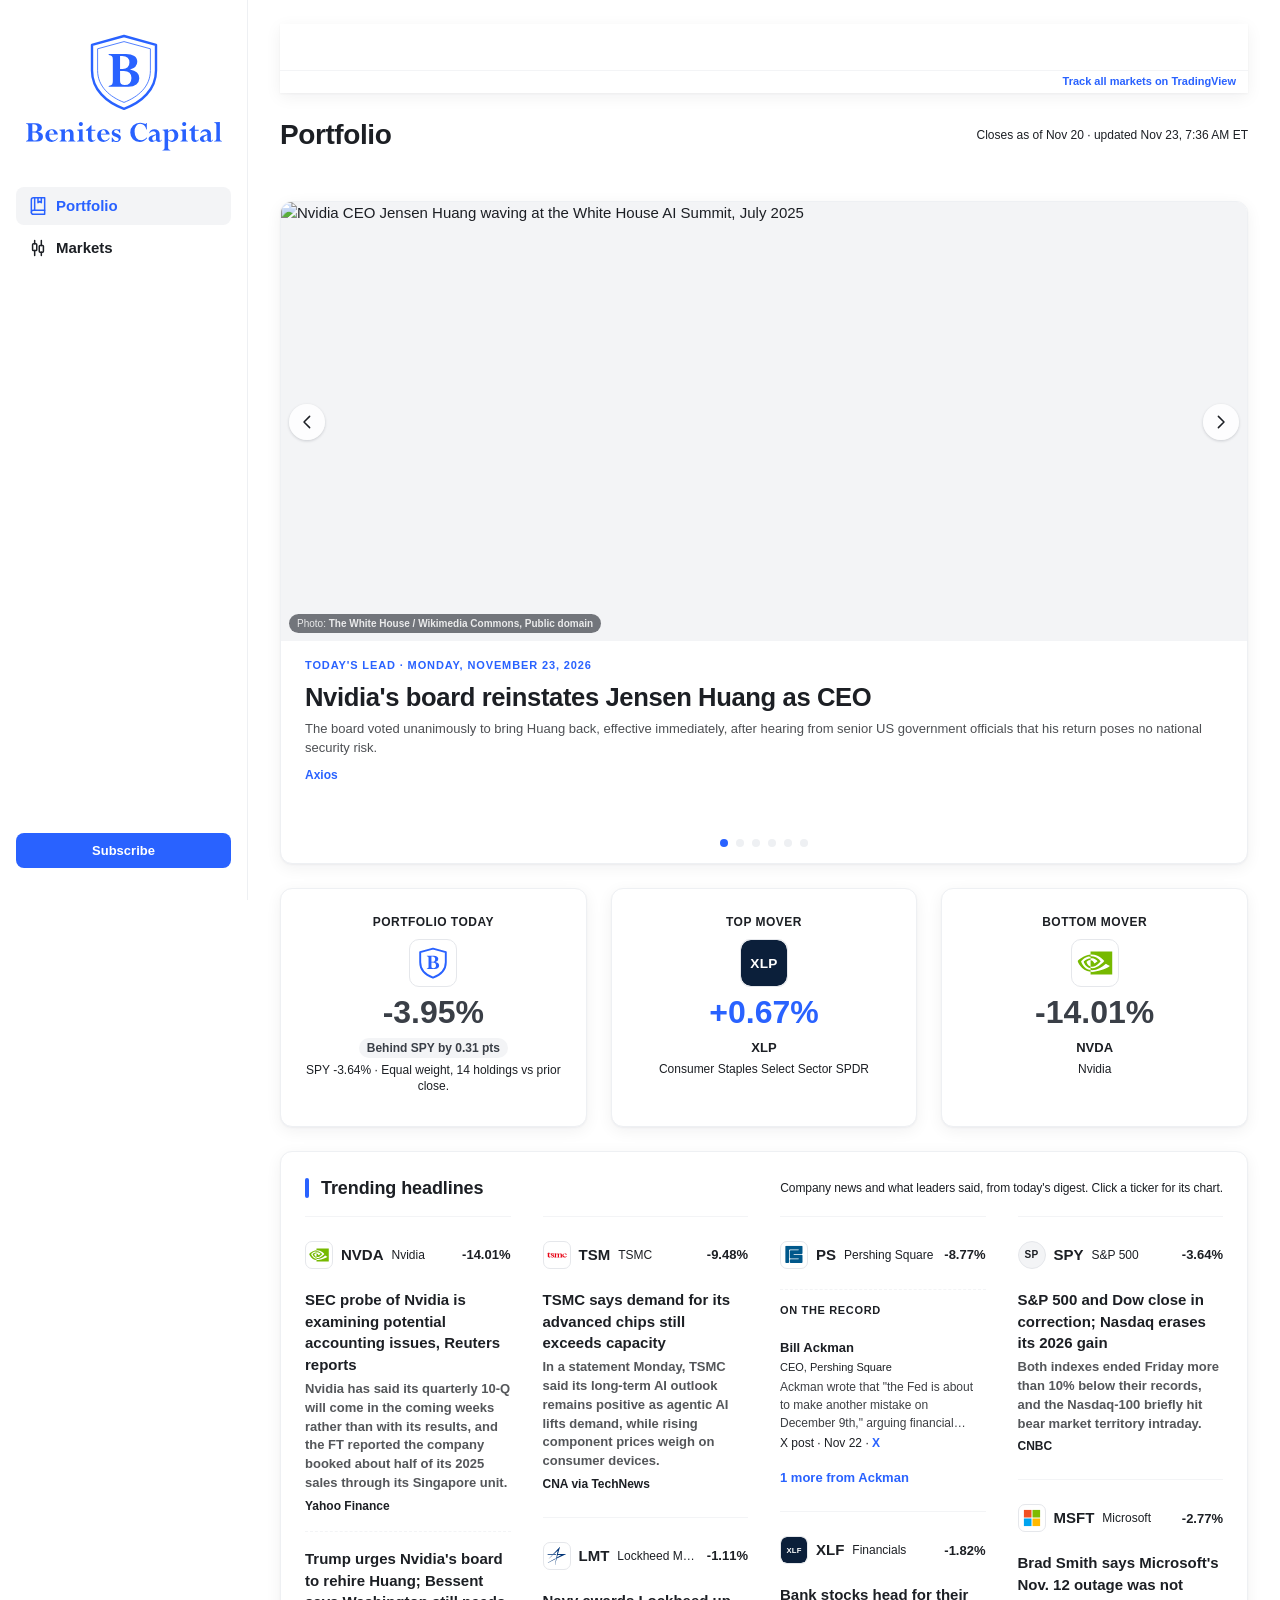
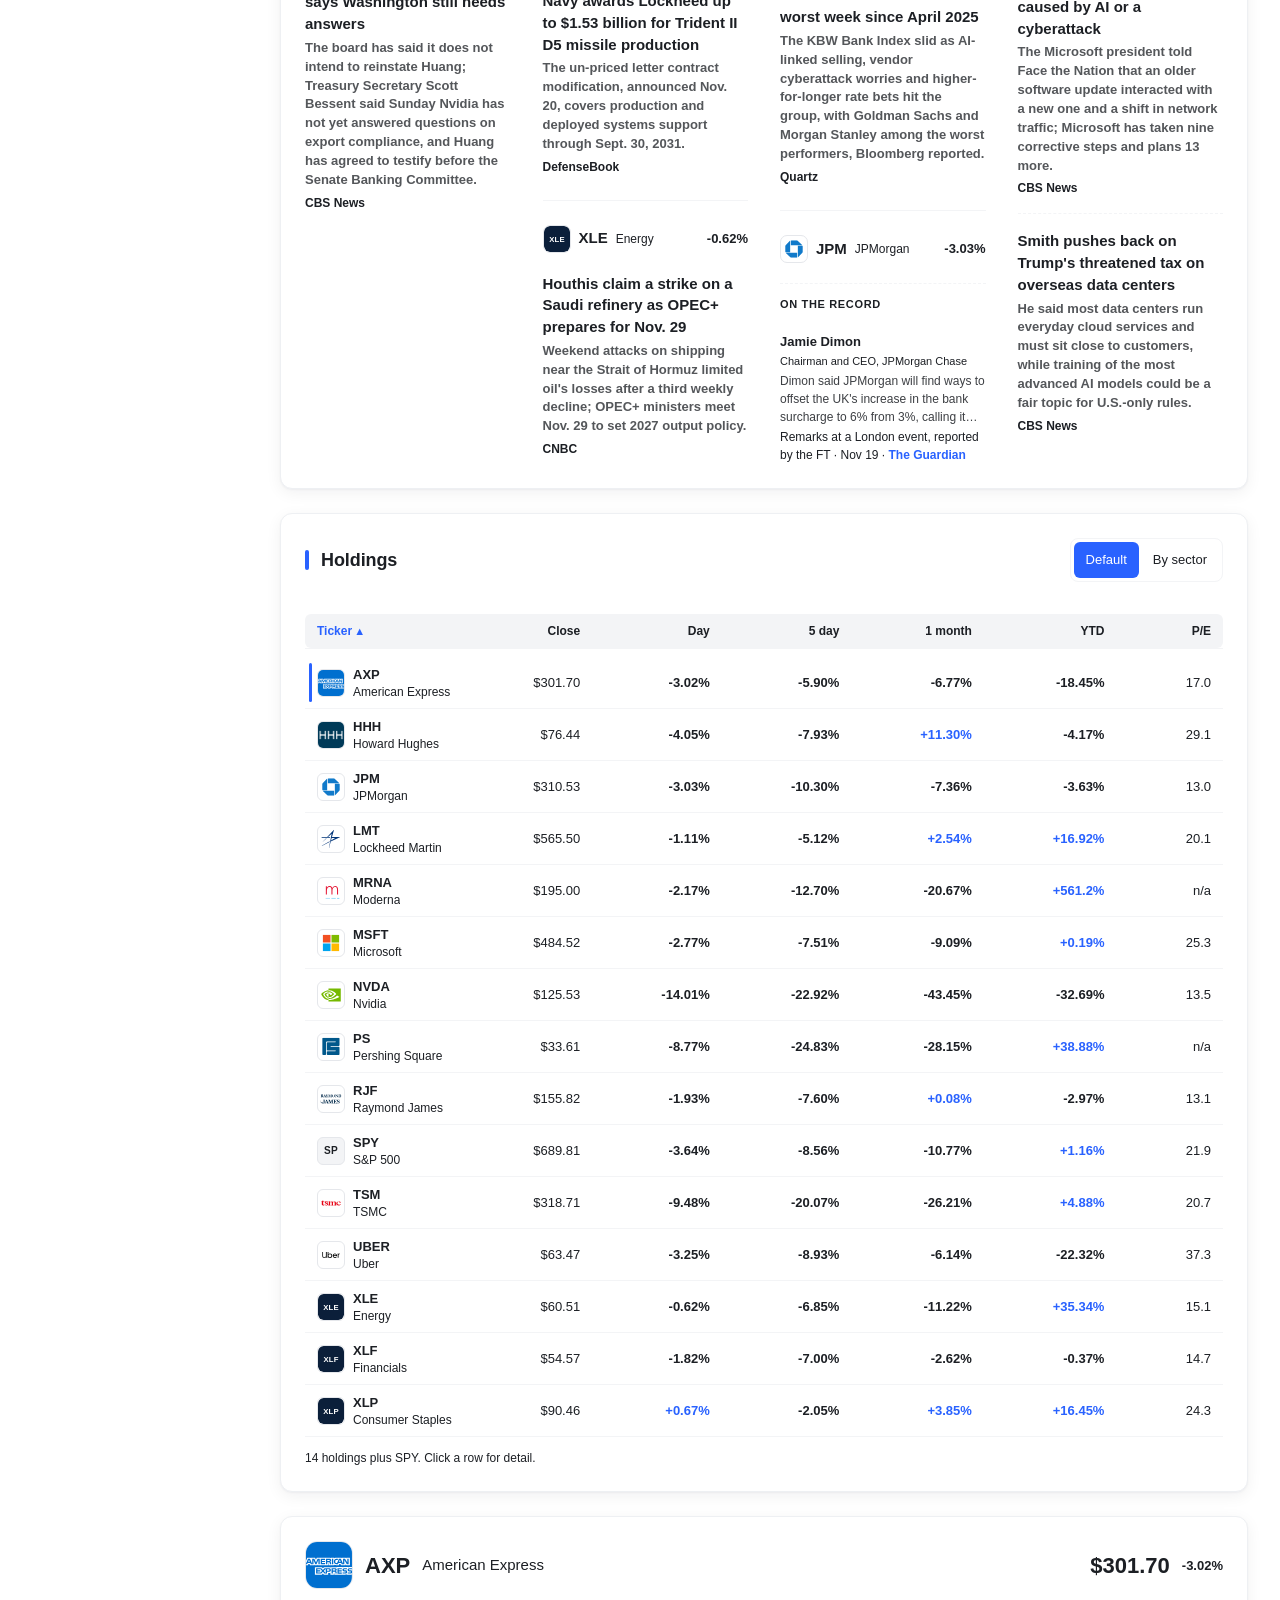
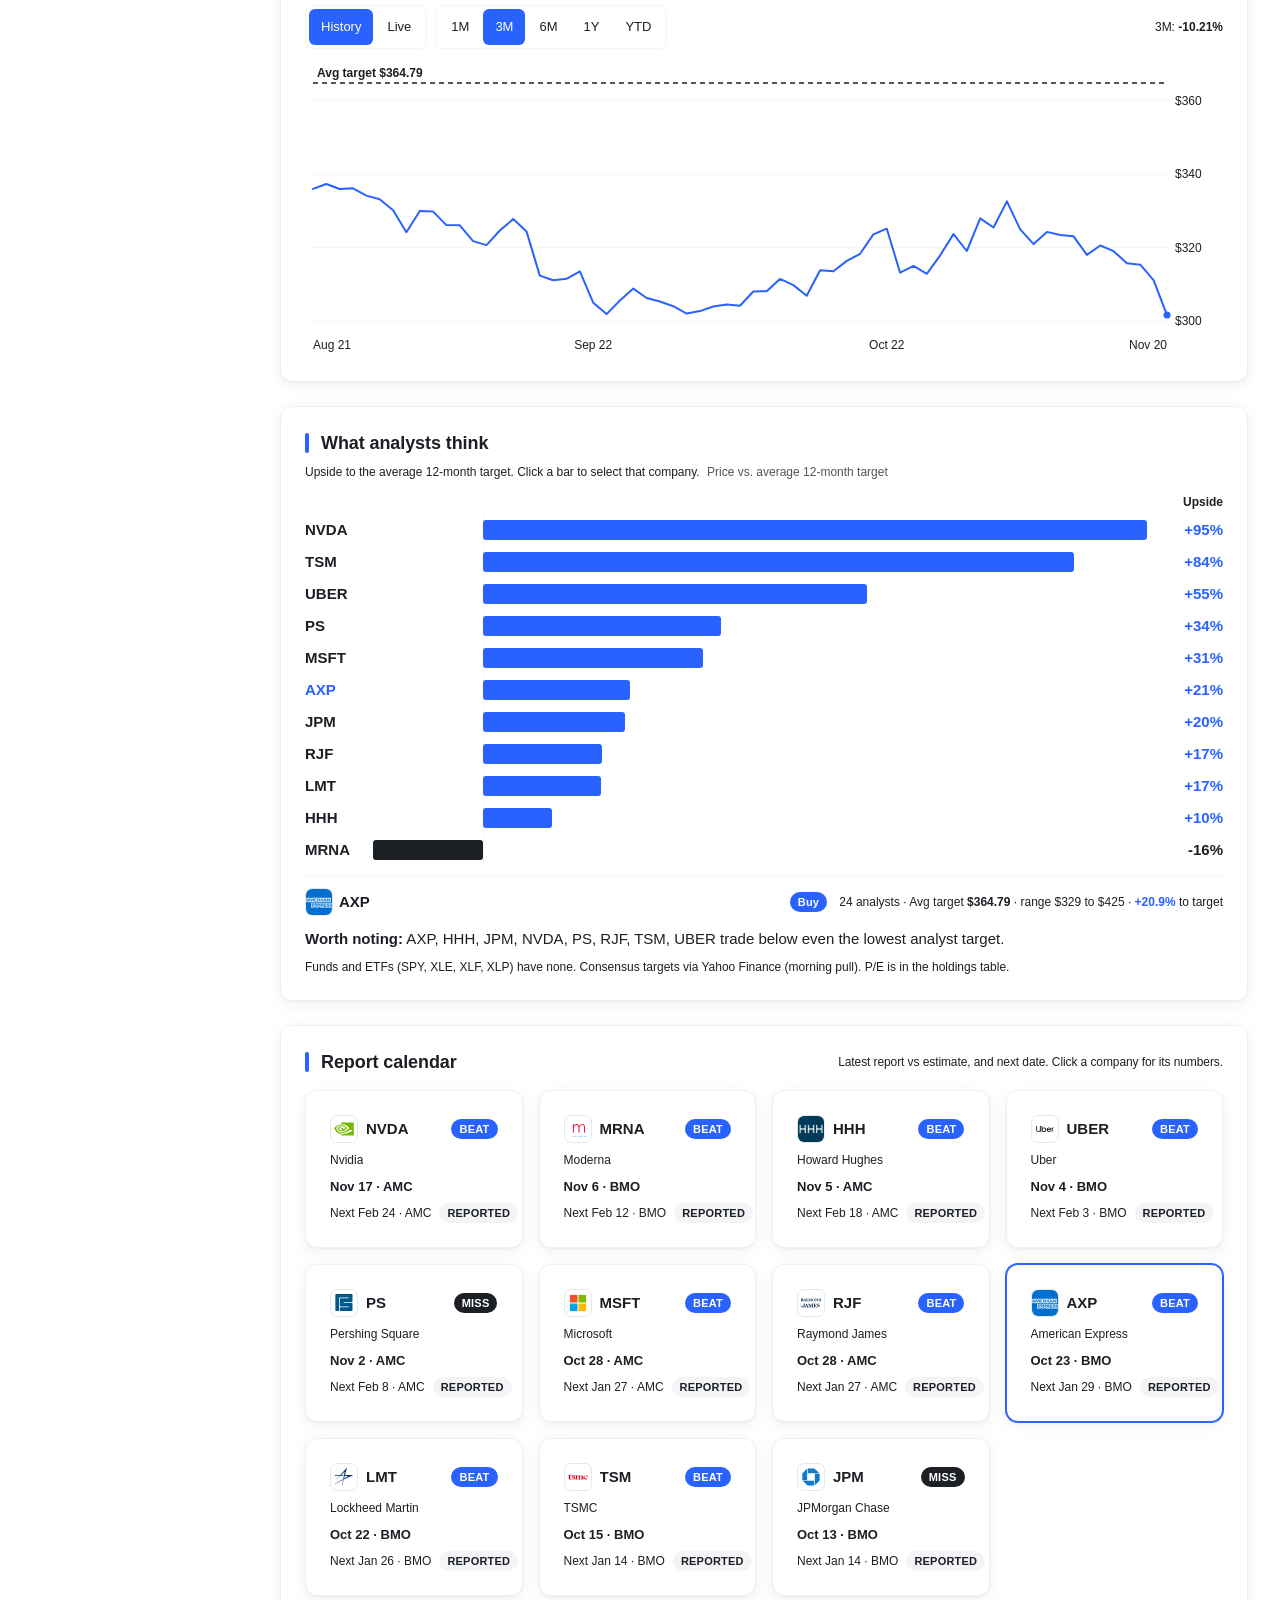
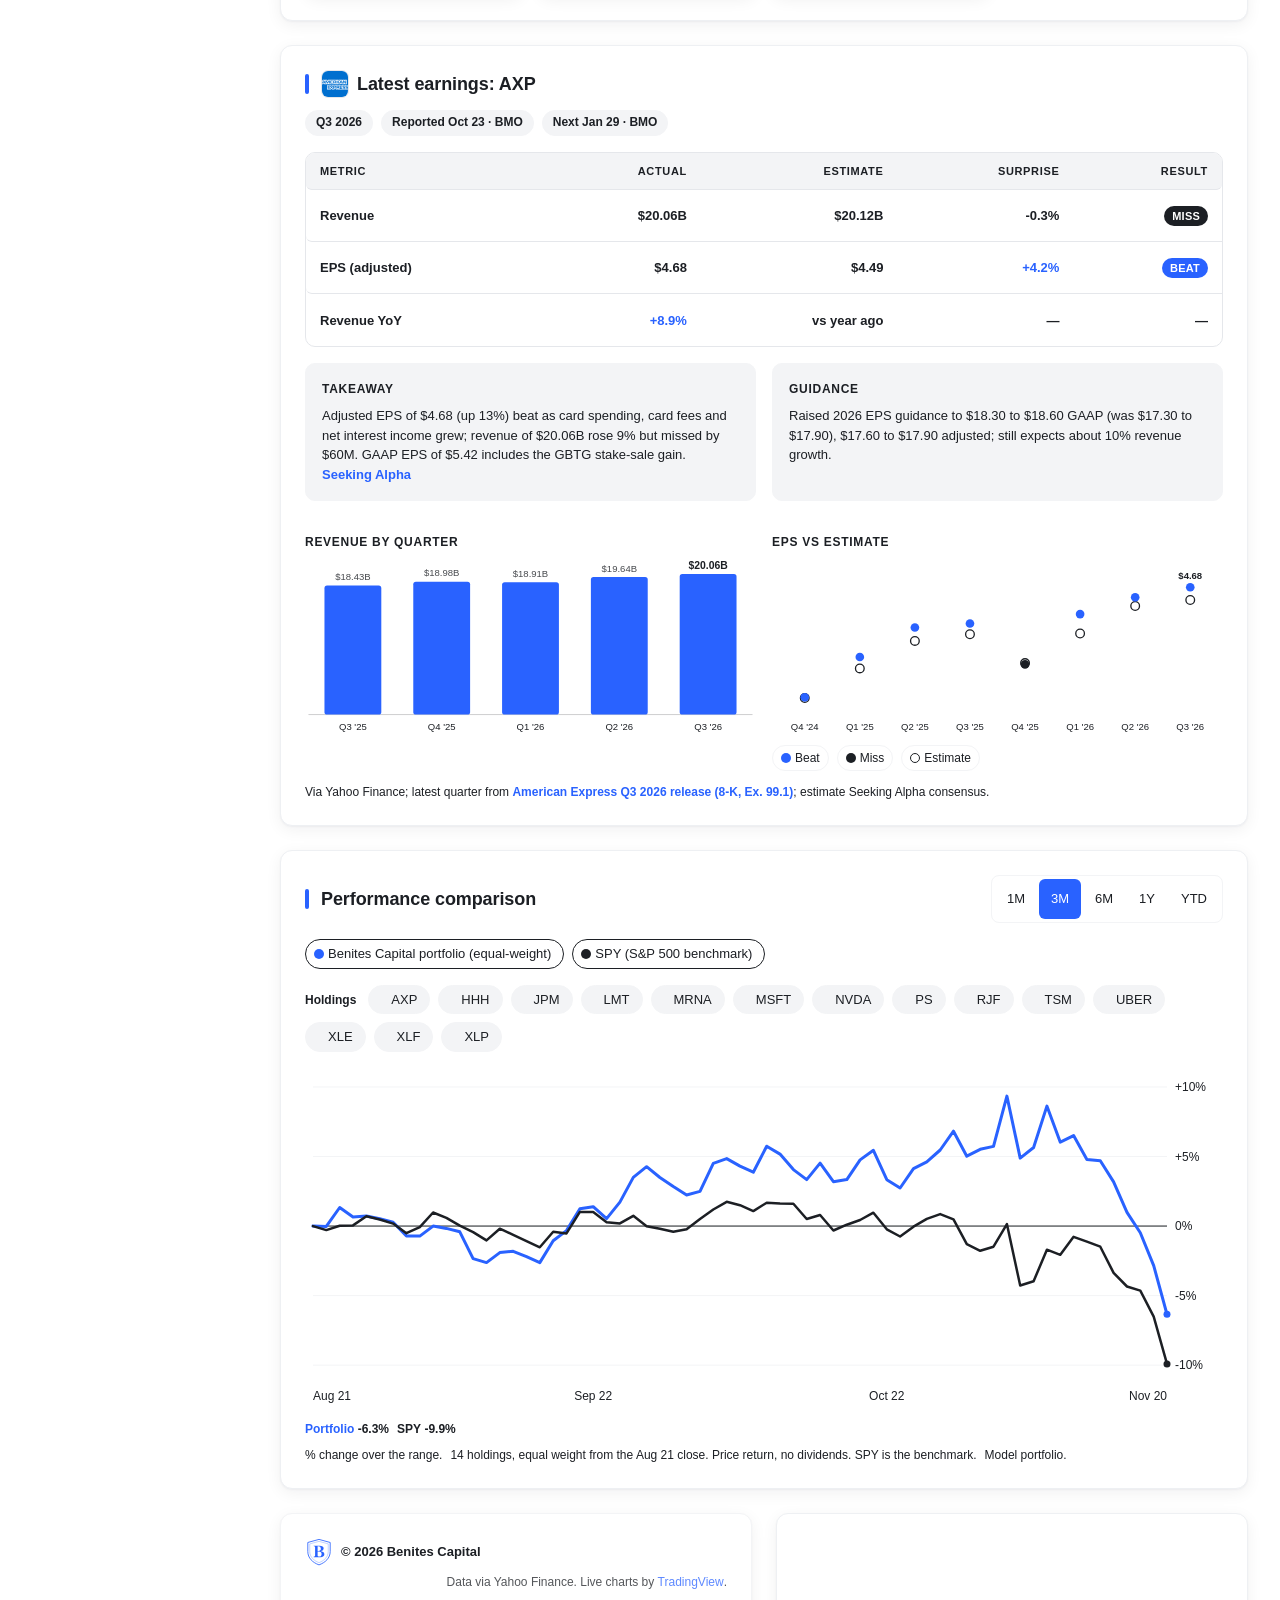
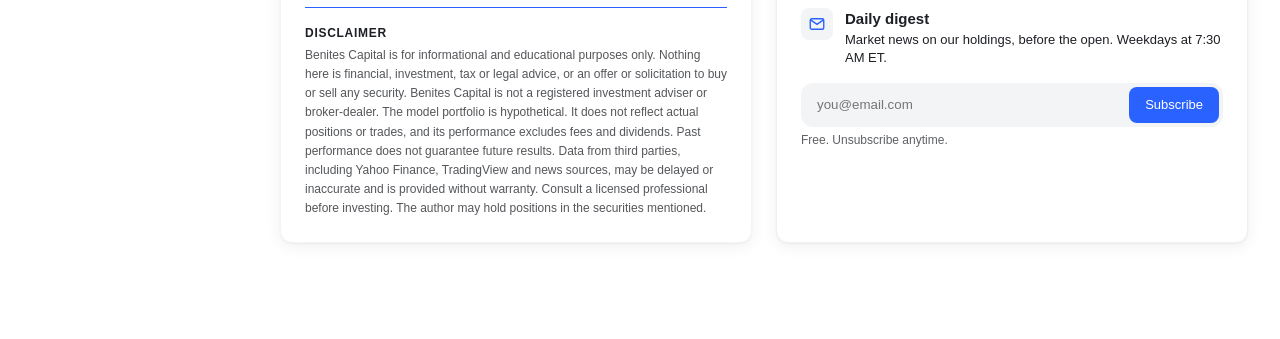
==== commit abe7358f: "Swap Nov 23 carousel lead for Nvidia board reinstating Huang Replace the futures-rebound slide with " ====
--- a/index.html
+++ b/index.html
@@ -6,14 +6,13 @@
 <nav class="tabs" aria-label="Main"><a class="tl on" href="index.html" aria-current="page"><svg viewBox="0 0 24 24" aria-hidden="true"><path d="M4 19.5v-15A2.5 2.5 0 016.5 2H20v15H6.5A2.5 2.5 0 004 19.5z"/><path d="M4 19.5A2.5 2.5 0 006.5 22H20v-5"/><path d="M8 2v15"/><path d="M12 2v6l2-1.5L16 8V2"/></svg>Portfolio</a><a class="tl" href="markets.html"><svg viewBox="0 0 24 24" aria-hidden="true"><path d="M8 3v4M8 15v6M16 3v6M16 17v4"/><rect x="5.5" y="7" width="5" height="8" rx="1"/><rect x="13.5" y="9" width="5" height="8" rx="1"/></svg>Markets</a></nav><a class="btn sbb" href="#s-sub">Subscribe</a></aside>
 <main class="grid"><div class="tape" id="tape"></div>
 <div class="ph"><h1>Portfolio</h1><span class="cap" id="asof"></span></div>
-<div class="dcarousel card" id="s-lead" aria-roledescription="carousel" aria-label="This week's headlines"><div class="dcarousel-viewport"><div class="dcarousel-track"><div class="dcarousel-slide" role="group" aria-roledescription="slide" aria-label="1 of 6"><figure class="dhero" data-lead="https://www.cnbc.com/2026/11/22/stock-market-today-live-updates.html"><div class="dh-media"><img src="https://www.benitescapital.com/images/library/jensen-huang-4.jpg" srcset="https://www.benitescapital.com/images/library/jensen-huang-4-1280.jpg 1280w, https://www.benitescapital.com/images/library/jensen-huang-4.jpg 2560w" sizes="(max-width: 900px) 100vw, 1200px" alt="Nvidia CEO Jensen Huang speaking at a Stanford CS 153 fireside chat, April 2026" fetchpriority="high" decoding="async"><span class="dh-c">Photo: <a href="https://commons.wikimedia.org/wiki/File:Jensen_huang_stanford_2026-04-30_015.jpg" target="_blank" rel="noopener">Anders Eidesvik / Wikimedia Commons, CC BY 4.0</a></span></div><figcaption><span class="dh-eb">Today's lead &middot; Monday, November 23, 2026</span><a class="dh-t" href="https://www.cnbc.com/2026/11/22/stock-market-today-live-updates.html" target="_blank" rel="noopener">Nvidia leads a futures rebound after Trump urges its board to rehire Huang</a><span class="dh-d">Nvidia rose 8% in premarket trading and Nasdaq 100 futures gained 3.4% after a week that left the S&amp;P 500 and Dow in correction territory. Trump wrote Sunday that rehiring Huang &quot;would be the best thing for the Company, and also, for the U.S.A.&quot;</span><span class="dh-m"><a class="dh-s" href="https://www.cnbc.com/2026/11/22/stock-market-today-live-updates.html" target="_blank" rel="noopener">CNBC</a></span></figcaption></figure>
+<div class="dcarousel card" id="s-lead" aria-roledescription="carousel" aria-label="This week's headlines"><div class="dcarousel-viewport"><div class="dcarousel-track"><div class="dcarousel-slide" role="group" aria-roledescription="slide" aria-label="1 of 6"><figure class="dhero" data-lead="https://www.axios.com/2026/11/23/nvidia-board-jensen-huang-as-ceo"><div class="dh-media"><img src="https://www.benitescapital.com/images/library/jensen-huang-1.jpg" srcset="https://www.benitescapital.com/images/library/jensen-huang-1-1280.jpg 1280w, https://www.benitescapital.com/images/library/jensen-huang-1.jpg 2560w" sizes="(max-width: 900px) 100vw, 1200px" alt="Nvidia CEO Jensen Huang waving at the White House AI Summit, July 2025" fetchpriority="high" decoding="async"><span class="dh-c">Photo: <a href="https://commons.wikimedia.org/wiki/File:Nvidia_CEO_Jensen_Huang_is_recognized_by_President_Donald_Trump_during_remarks_at_the_White_House_AI_Summit_at_Andrew_W._Mellon_Auditorium_in_Washington_(54677035268).jpg" target="_blank" rel="noopener">The White House / Wikimedia Commons, Public domain</a></span></div><figcaption><span class="dh-eb">Today's lead &middot; Monday, November 23, 2026</span><a class="dh-t" href="https://www.axios.com/2026/11/23/nvidia-board-jensen-huang-as-ceo" target="_blank" rel="noopener">Nvidia&#x27;s board reinstates Jensen Huang as CEO</a><span class="dh-d">The board voted unanimously to bring Huang back, effective immediately, after hearing from senior US government officials that his return poses no national security risk.</span><span class="dh-m"><a class="dh-s" href="https://www.axios.com/2026/11/23/nvidia-board-jensen-huang-as-ceo" target="_blank" rel="noopener">Axios</a></span></figcaption></figure>
 </div><div class="dcarousel-slide" role="group" aria-roledescription="slide" aria-label="2 of 6" aria-hidden="true"><figure class="dhero" data-lead="https://money.usnews.com/investing/news/articles/2026-11-20/wall-st-futures-slip-as-anthropic-debut-fails-to-reassure-ai-investors"><div class="dh-media dh-pos-bottom"><img src="https://www.benitescapital.com/images/library/anthropic-nasdaq-bell-1.jpg" srcset="https://www.benitescapital.com/images/library/anthropic-nasdaq-bell-1-1280.jpg 1280w, https://www.benitescapital.com/images/library/anthropic-nasdaq-bell-1.jpg 2560w" sizes="(max-width: 900px) 100vw, 1200px" alt="Anthropic CEO Dario Amodei, center, clapping at the Nasdaq opening bell ceremony in Times Square, November 19, 2026" loading="lazy" decoding="async"><span class="dh-c">Photo: <a href="https://apnews.com/article/anthropic-ipo-nasdaq-ai-b6a74b8949021207dc162fcc876c4649" target="_blank" rel="noopener">AP Photo/Seth Wenig</a></span></div><figcaption><span class="dh-eb">This week &middot; Friday, November 20, 2026</span><a class="dh-t" href="https://money.usnews.com/investing/news/articles/2026-11-20/wall-st-futures-slip-as-anthropic-debut-fails-to-reassure-ai-investors" target="_blank" rel="noopener">Anthropic slips a day after its debut as the AI selloff deepens</a><span class="dh-d">Anthropic fell 6.8% in premarket trading after a 17% first-day gain, and Nasdaq 100 futures dropped as chipmakers and hyperscalers slid. Wall Street&#x27;s main indexes are on track for their steepest weekly decline since April 2025.</span><span class="dh-m"><a class="dh-s" href="https://money.usnews.com/investing/news/articles/2026-11-20/wall-st-futures-slip-as-anthropic-debut-fails-to-reassure-ai-investors" target="_blank" rel="noopener">Reuters</a></span></figcaption></figure>
 </div><div class="dcarousel-slide" role="group" aria-roledescription="slide" aria-label="3 of 6" aria-hidden="true"><figure class="dhero" data-lead="https://www.reuters.com/3fec1b0a85a0/world/china/trumps-historic-meeting-with-xi-putin-headlines-asia-trip-2026-11-18/"><div class="dh-media"><img src="https://www.benitescapital.com/images/library/trump-xi-putin-1.jpg" srcset="https://www.benitescapital.com/images/library/trump-xi-putin-1-1280.jpg 1280w, https://www.benitescapital.com/images/library/trump-xi-putin-1.jpg 1880w" sizes="(max-width: 900px) 100vw, 1200px" alt="Donald Trump, Xi Jinping and Vladimir Putin greet each other at the APEC reception in Shenzhen, November 18, 2026" loading="lazy" decoding="async"><span class="dh-c">Photo: <a href="https://commons.wikimedia.org/wiki/File:Vladimir_Putin,_Xi_Jinping_and_Donald_Trump_at_APEC_China_2026.jpg" target="_blank" rel="noopener">Kremlin.ru / Wikimedia Commons, CC BY 4.0, Nov 18 APEC reception</a></span></div><figcaption><span class="dh-eb">This week &middot; Thursday, November 19, 2026</span><a class="dh-t" href="https://www.reuters.com/3fec1b0a85a0/world/china/trumps-historic-meeting-with-xi-putin-headlines-asia-trip-2026-11-18/" target="_blank" rel="noopener">Trump, Xi and Putin agree to a &quot;peace declaration&quot; that pledges more refined fuel supply</a><span class="dh-d">At their first three-way meeting, held Thursday in Shenzhen, the three leaders pledged to increase supplies of refined petroleum products, advance UN reform and hold talks on reducing nuclear risks. Reuters said the trip produced few tangible victories.</span><span class="dh-m"><a class="dh-s" href="https://www.reuters.com/3fec1b0a85a0/world/china/trumps-historic-meeting-with-xi-putin-headlines-asia-trip-2026-11-18/" target="_blank" rel="noopener">Reuters</a></span></figcaption></figure>
 </div><div class="dcarousel-slide" role="group" aria-roledescription="slide" aria-label="4 of 6" aria-hidden="true"><figure class="dhero" data-lead="https://www.cnbc.com/2026/11/18/anthropic-ipo-ai-offering-price.html"><div class="dh-media dh-pos-center"><img src="https://www.benitescapital.com/images/library/anthropic-logo-1.jpg" srcset="https://www.benitescapital.com/images/library/anthropic-logo-1-1280.jpg 1280w, https://www.benitescapital.com/images/library/anthropic-logo-1.jpg 2560w" sizes="(max-width: 900px) 100vw, 1200px" alt="Anthropic logo" loading="lazy" decoding="async"><span class="dh-c">Logo: <a href="https://www.anthropic.com/press-kit" target="_blank" rel="noopener">Anthropic logo. Anthropic, official press kit.</a></span></div><figcaption><span class="dh-eb">This week &middot; Wednesday, November 18, 2026</span><a class="dh-t" href="https://www.cnbc.com/2026/11/18/anthropic-ipo-ai-offering-price.html" target="_blank" rel="noopener">Anthropic prices its IPO at $83 a share, above the expected range</a><span class="dh-d">The stock starts trading on the Nasdaq as ANT on Thursday. Anthropic sold 980 million shares, raising a record $81.3 billion. Microsoft, Nvidia, Google and AMD agreed to invest a combined $26 billion.</span><span class="dh-m"><a class="dh-s" href="https://www.cnbc.com/2026/11/18/anthropic-ipo-ai-offering-price.html" target="_blank" rel="noopener">CNBC</a></span></figcaption></figure>
 </div><div class="dcarousel-slide" role="group" aria-roledescription="slide" aria-label="5 of 6" aria-hidden="true"><figure class="dhero" data-lead="https://www.cnbc.com/2026/11/17/nvidia-nvda-earnings-report-q3-2027.html"><div class="dh-media"><img src="https://www.benitescapital.com/images/library/nvidia-endeavor-walkway-1.jpg" srcset="https://www.benitescapital.com/images/library/nvidia-endeavor-walkway-1-1280.jpg 1280w, https://www.benitescapital.com/images/library/nvidia-endeavor-walkway-1.jpg 2560w" sizes="(max-width: 900px) 100vw, 1200px" alt="The sloped glass facade of Nvidia Endeavor and the pedestrian bridge in Santa Clara, November 2017" loading="lazy" decoding="async"><span class="dh-c">Photo: <a href="https://commons.wikimedia.org/wiki/File:Nvdia_Endeavor_Grand_Opening_facade_and_paving_Prostak.jpg" target="_blank" rel="noopener">Crocodiletiger / Wikimedia Commons, CC BY-SA 4.0</a></span></div><figcaption><span class="dh-eb">This week &middot; Tuesday, November 17, 2026</span><a class="dh-t" href="https://www.cnbc.com/2026/11/17/nvidia-nvda-earnings-report-q3-2027.html" target="_blank" rel="noopener">Nvidia beats estimates, guides to $130 billion, and says Huang is not coming back</a><span class="dh-d">Third-quarter revenue rose 103% to $115.8 billion, ahead of the $109.1 billion analysts expected, and Nvidia guided to about $130 billion this quarter with no China data center revenue assumed. On the call, Nvidia said its board does not intend to reinstate Jensen Huang as CEO.</span><span class="dh-m"><a class="dh-s" href="https://www.cnbc.com/2026/11/17/nvidia-nvda-earnings-report-q3-2027.html" target="_blank" rel="noopener">CNBC</a></span></figcaption></figure>
 </div><div class="dcarousel-slide" role="group" aria-roledescription="slide" aria-label="6 of 6" aria-hidden="true"><figure class="dhero" data-lead="https://www.nbcnews.com/politics/trump-administration/live-blog/trump-xi-putin-summit-asia-trip-asean-live-updates-rcna609690"><div class="dh-media"><img src="https://www.benitescapital.com/images/library/donald-trump-3.jpg" srcset="https://www.benitescapital.com/images/library/donald-trump-3-1280.jpg 1280w, https://www.benitescapital.com/images/library/donald-trump-3.jpg 2138w" sizes="(max-width: 900px) 100vw, 1200px" alt="President Donald Trump delivers remarks at the White House, May 1, 2025" loading="lazy" decoding="async"><span class="dh-c">Photo: <a href="https://commons.wikimedia.org/wiki/File:Donald_Trump_delivers_remarks_at_a_National_Day_of_Prayer_event,_Thursday,_May_1,_2025.jpg" target="_blank" rel="noopener">The White House / Wikimedia Commons, Public domain</a></span></div><figcaption><span class="dh-eb">This week &middot; Tuesday, November 17, 2026</span><a class="dh-t" href="https://www.nbcnews.com/politics/trump-administration/live-blog/trump-xi-putin-summit-asia-trip-asean-live-updates-rcna609690" target="_blank" rel="noopener">China vows &quot;necessary measures&quot; against new US chip curbs</a><span class="dh-d">China&#x27;s foreign ministry said on Tuesday it will respond to the Commerce rule that limits Chinese firms&#x27; remote access to advanced AI chips, two days before Trump meets Xi at the APEC summit in Shenzhen.</span><span class="dh-m"><a class="dh-s" href="https://www.nbcnews.com/politics/trump-administration/live-blog/trump-xi-putin-summit-asia-trip-asean-live-updates-rcna609690" target="_blank" rel="noopener">NBC News</a></span></figcaption></figure>
 </div></div><button type="button" class="dcarousel-btn prev" aria-label="Previous headline"><svg viewBox="0 0 24 24" aria-hidden="true"><path d="M15.5 4.5L8 12l7.5 7.5" fill="none" stroke="currentColor" stroke-width="2" stroke-linecap="round" stroke-linejoin="round"/></svg></button><button type="button" class="dcarousel-btn next" aria-label="Next headline"><svg viewBox="0 0 24 24" aria-hidden="true"><path d="M8.5 4.5L16 12l-7.5 7.5" fill="none" stroke="currentColor" stroke-width="2" stroke-linecap="round" stroke-linejoin="round"/></svg></button></div><div class="dcarousel-dots" role="tablist" aria-label="Choose headline"><button type="button" class="dcarousel-dot on" aria-label="Headline 1 of 6" aria-current="true"></button><button type="button" class="dcarousel-dot" aria-label="Headline 2 of 6" aria-current="false"></button><button type="button" class="dcarousel-dot" aria-label="Headline 3 of 6" aria-current="false"></button><button type="button" class="dcarousel-dot" aria-label="Headline 4 of 6" aria-current="false"></button><button type="button" class="dcarousel-dot" aria-label="Headline 5 of 6" aria-current="false"></button><button type="button" class="dcarousel-dot" aria-label="Headline 6 of 6" aria-current="false"></button></div></div>
-
 <div class="grid toprow solo"><section class="card" id="s-top"><h2 id="sumh">Portfolio today</h2><p class="top" id="sumt"></p><div class="cap" id="sums" style="margin-top:var(--s2)"></div></section></div>
 <section class="card" id="s-heads"><h2>Trending headlines <span class="cap r">Company news and what leaders said, from today's digest. Click a ticker for its chart.</span></h2><div class="hgrid" id="heads"></div></section>
 <div class="grid main2">
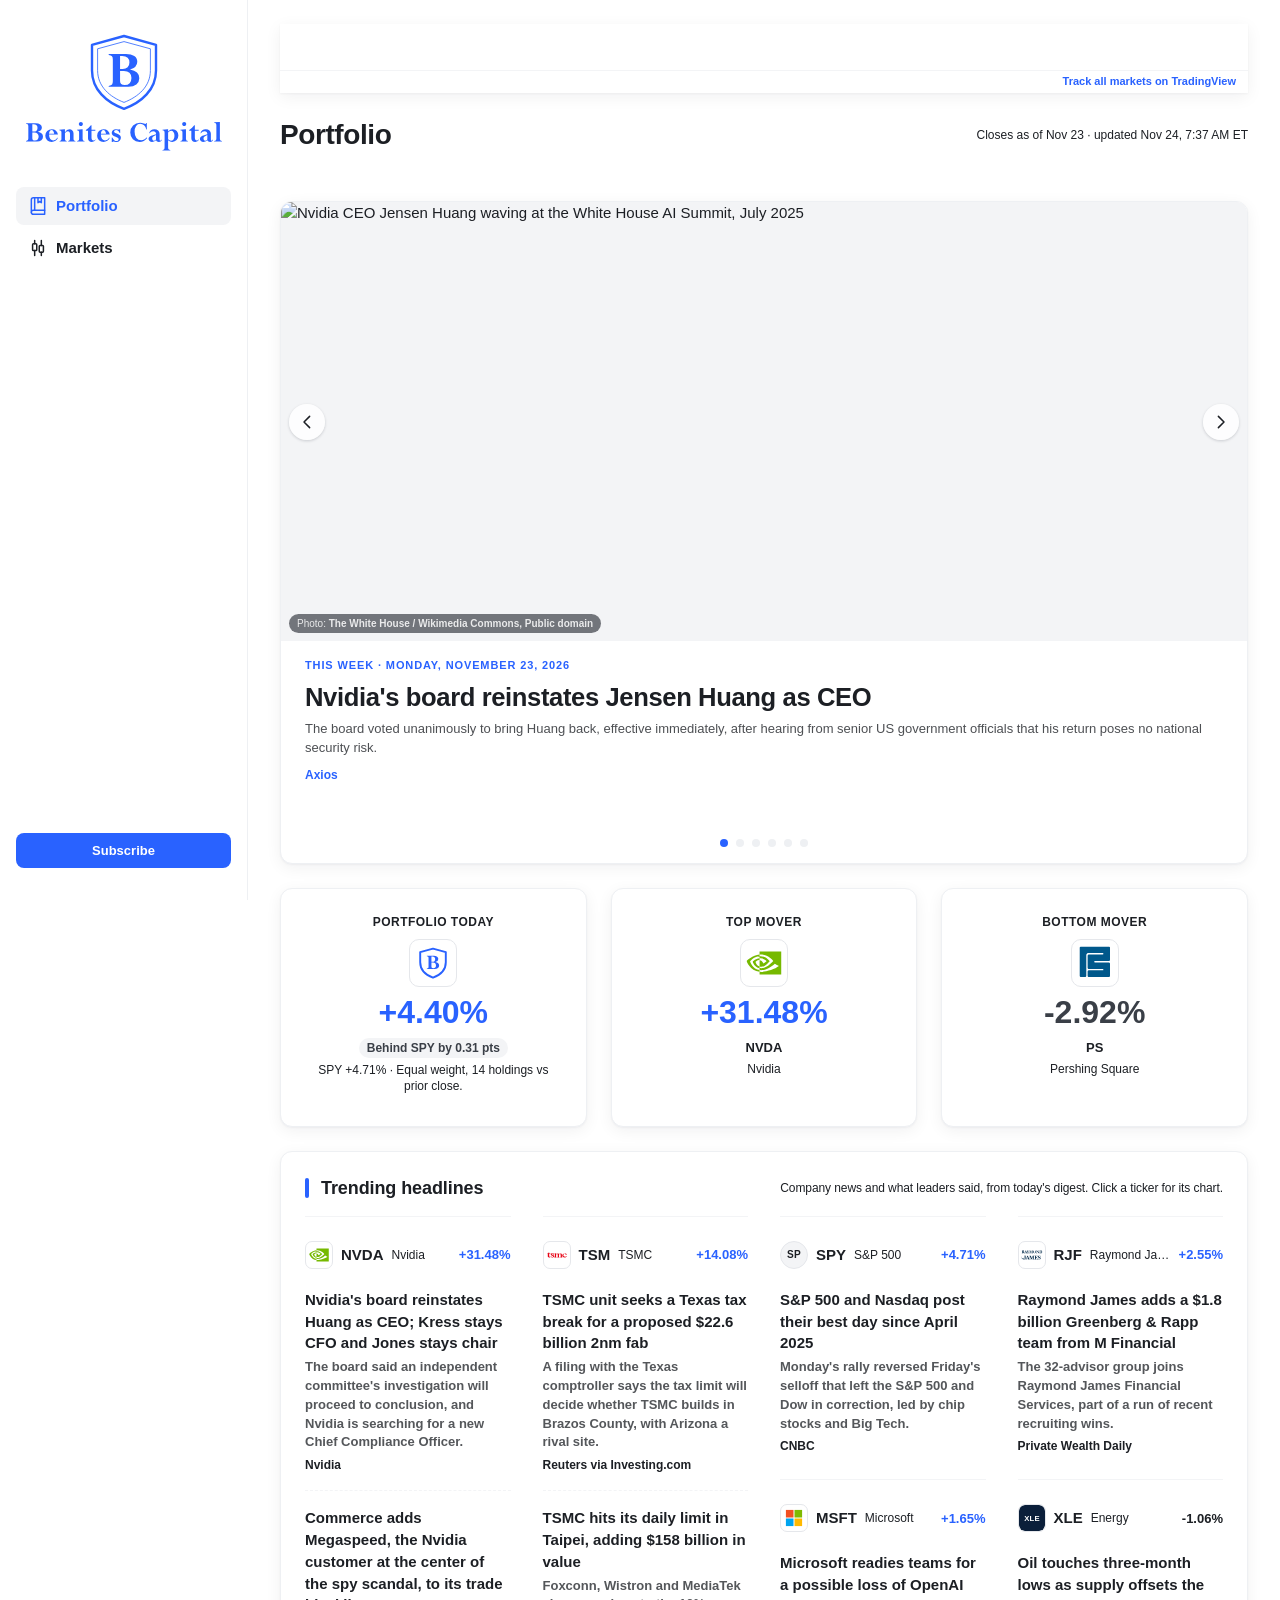
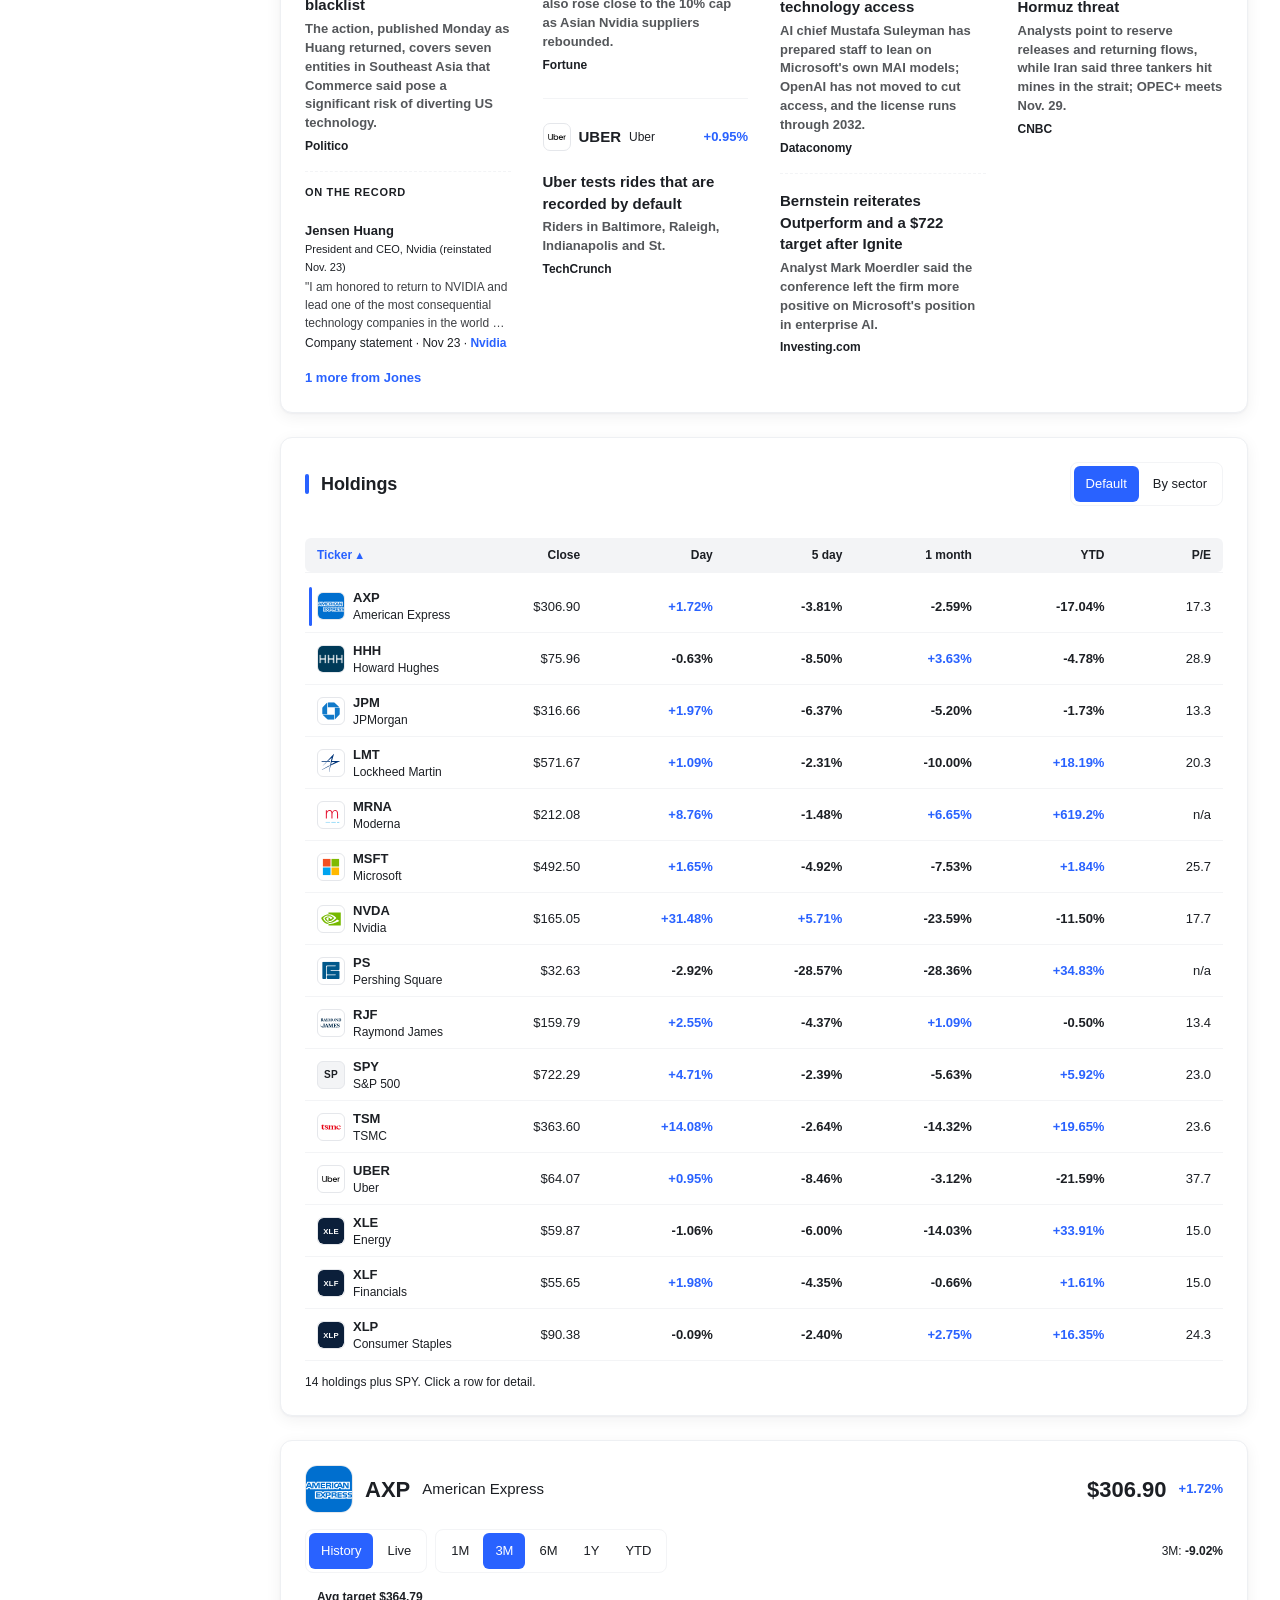
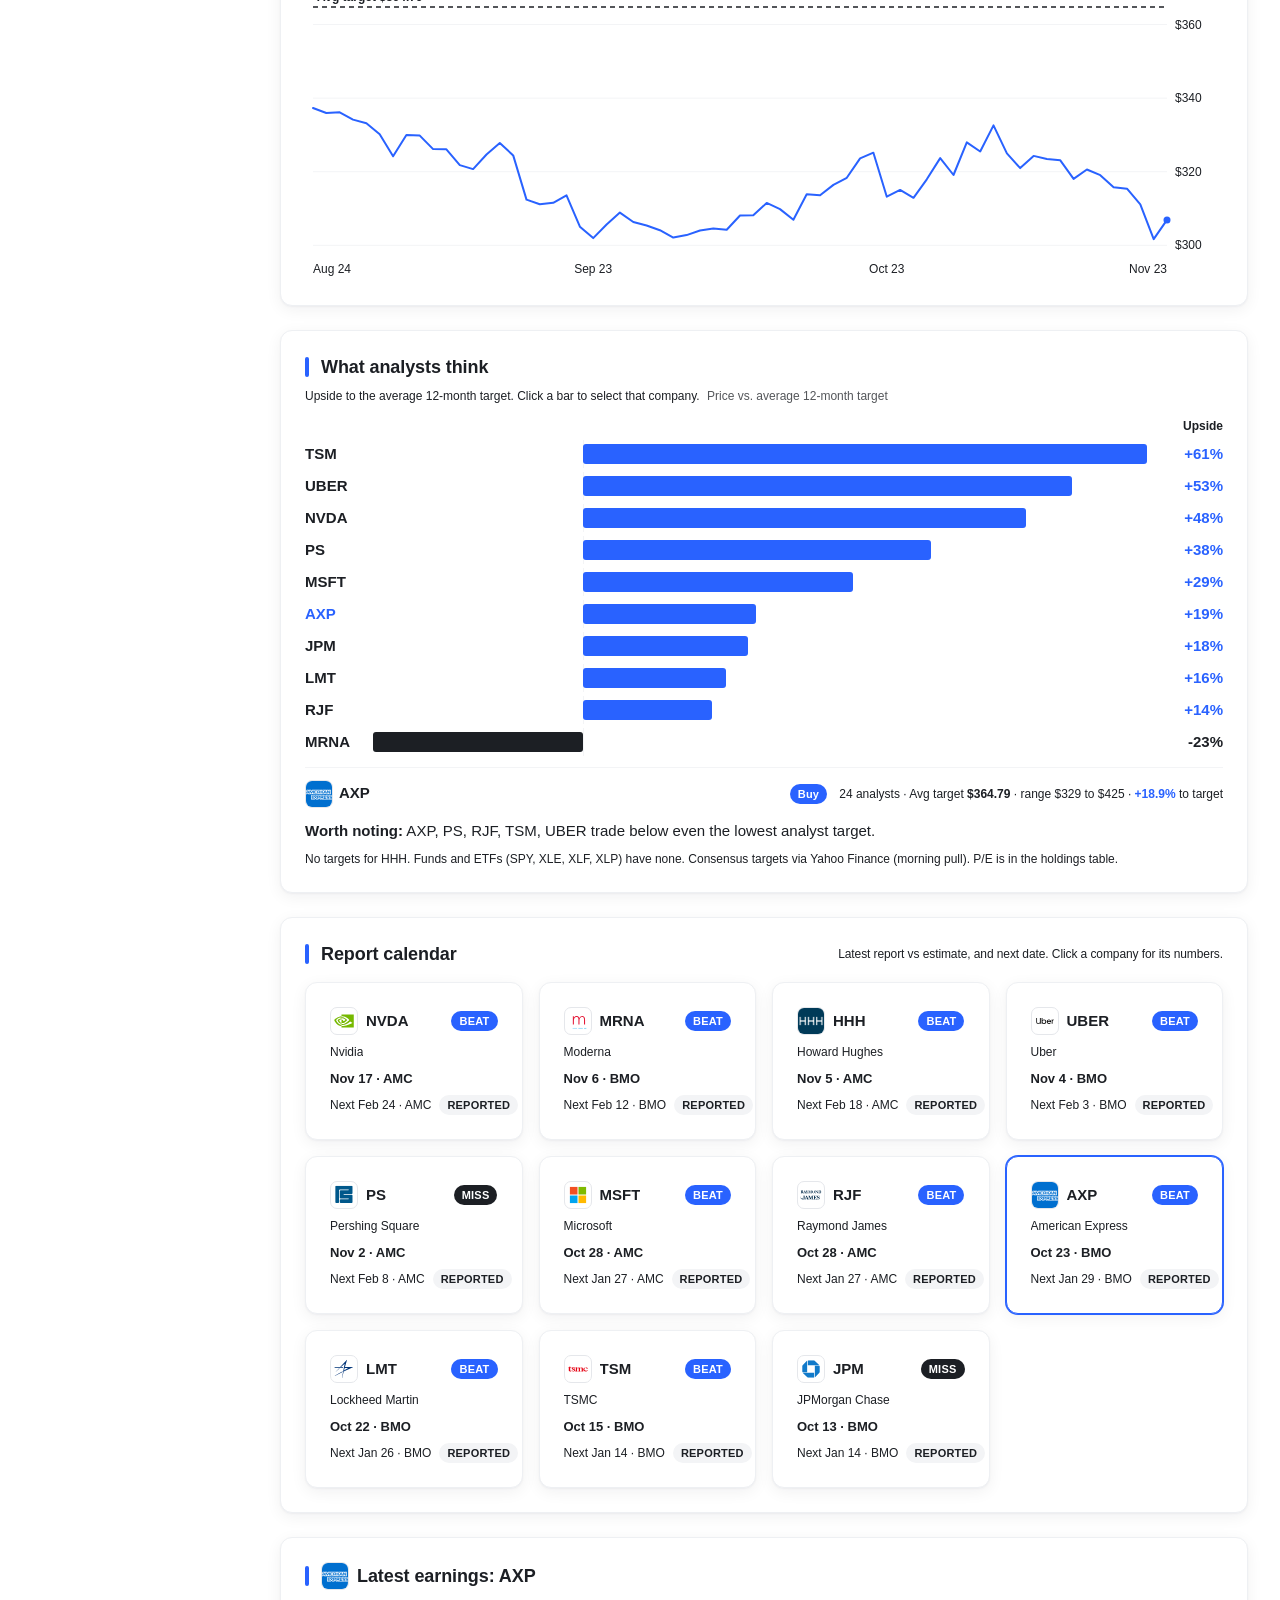
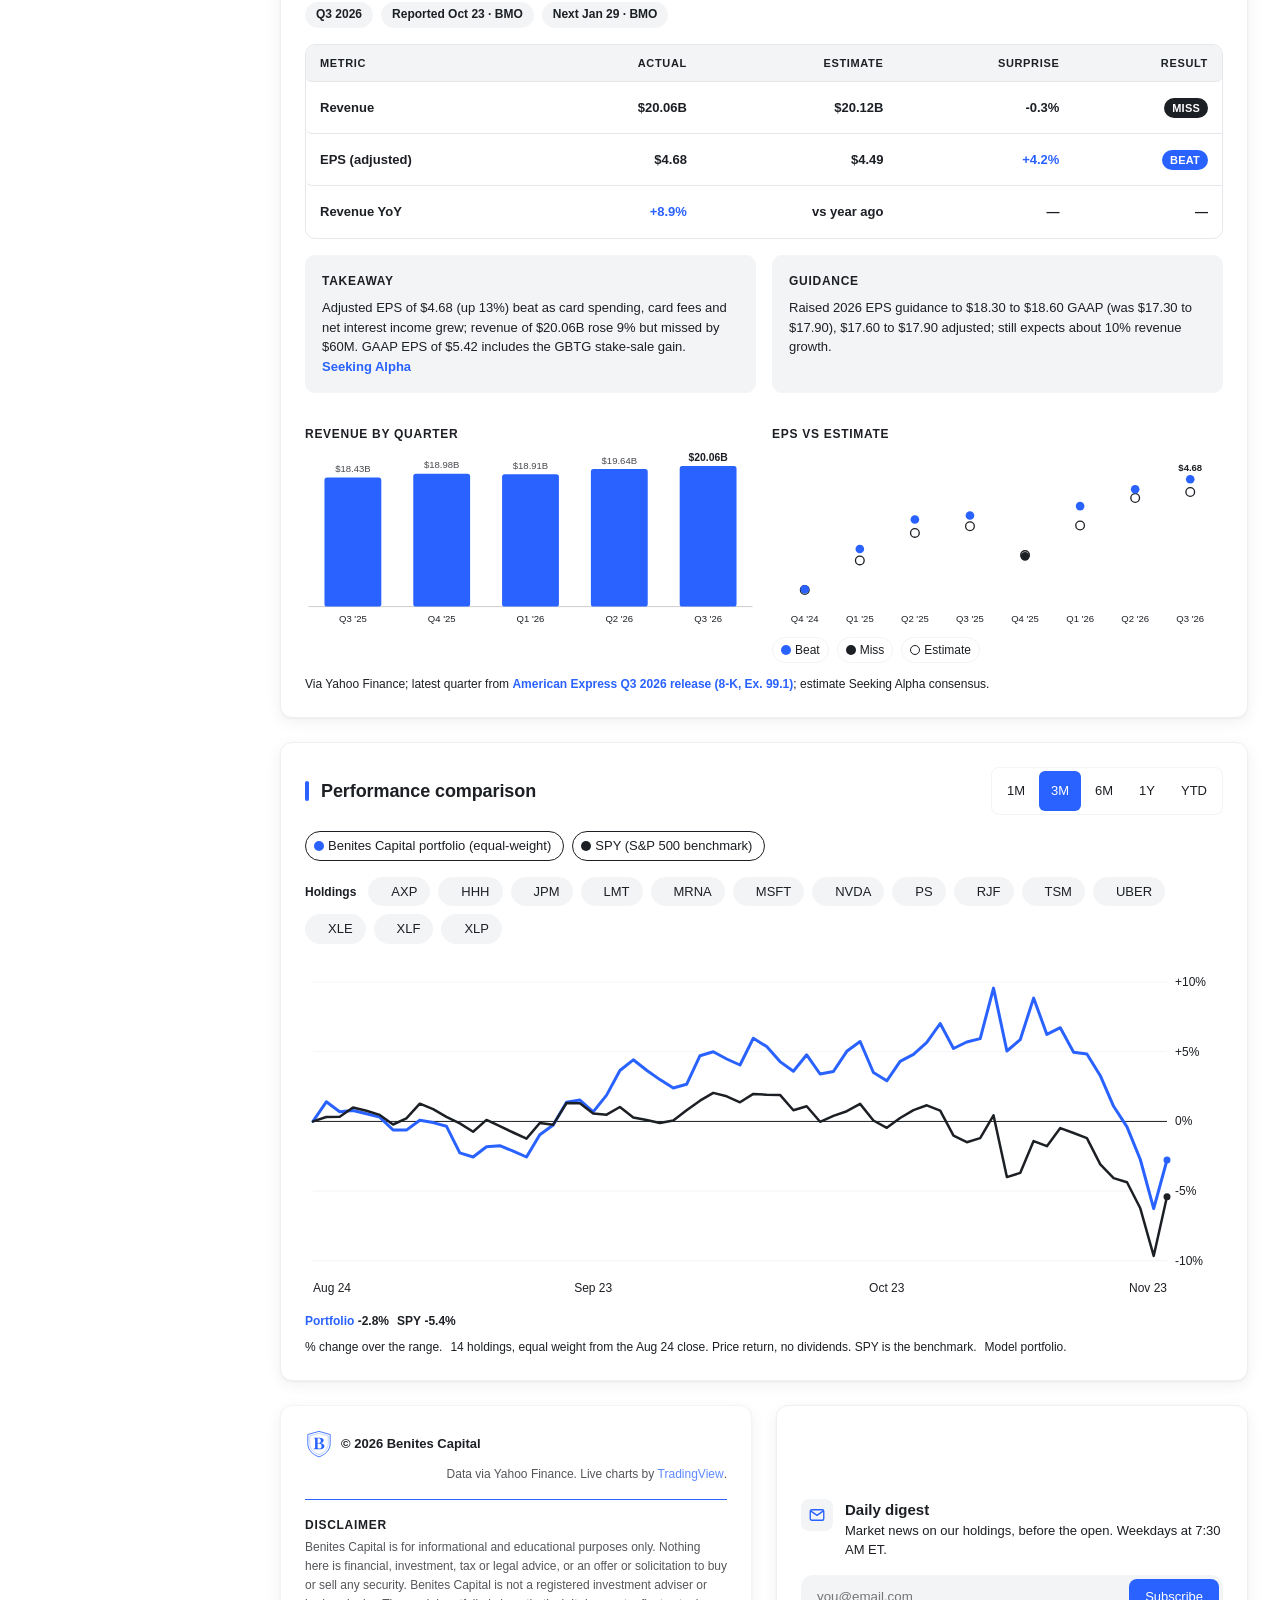
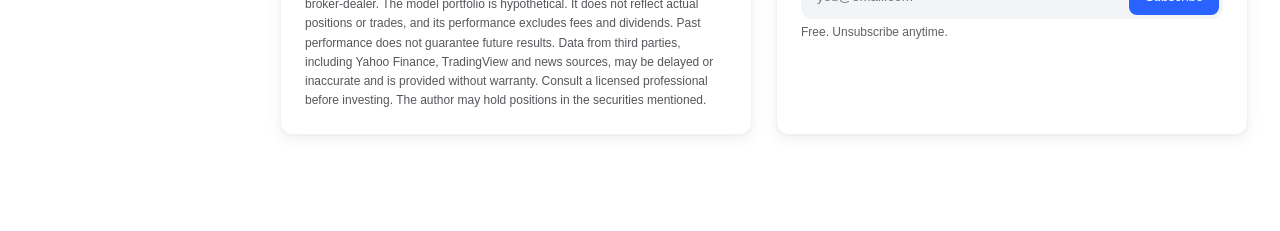
==== commit 4a75dda9: "Daily refresh 2026-11-24" ====
--- a/index.html
+++ b/index.html
@@ -1,18 +1,19 @@
 <!doctype html><html lang="en"><head><meta charset="utf-8"><meta name="viewport" content="width=device-width,initial-scale=1">
 <link rel="icon" type="image/svg+xml" href="favicon.svg"><title>Portfolio | Benites Capital</title>
-<meta name="description" content="Daily market news on the Benites Capital model portfolio, before the open. Weekdays at 7:30 AM ET."><meta property="og:type" content="website"><meta property="og:site_name" content="Benites Capital"><meta property="og:title" content="Benites Capital"><meta property="og:description" content="Daily market news on the Benites Capital model portfolio, before the open. Weekdays at 7:30 AM ET."><meta property="og:url" content="https://www.benitescapital.com/"><meta property="og:image" content="https://www.benitescapital.com/og-cover-perpetua-v2.png"><meta property="og:image:secure_url" content="https://www.benitescapital.com/og-cover-perpetua-v2.png"><meta property="og:image:type" content="image/png"><meta property="og:image:width" content="1200"><meta property="og:image:height" content="627"><meta property="og:image:alt" content="Benites Capital"><meta name="twitter:card" content="summary_large_image"><meta name="twitter:title" content="Benites Capital"><meta name="twitter:description" content="Daily market news on the Benites Capital model portfolio, before the open. Weekdays at 7:30 AM ET."><meta name="twitter:image" content="https://www.benitescapital.com/og-cover-perpetua-v2.png"><link rel="stylesheet" href="styles.css?v=202611230736"></head><body data-page="index">
+<meta name="description" content="Daily market news on the Benites Capital model portfolio, before the open. Weekdays at 7:30 AM ET."><meta property="og:type" content="website"><meta property="og:site_name" content="Benites Capital"><meta property="og:title" content="Benites Capital"><meta property="og:description" content="Daily market news on the Benites Capital model portfolio, before the open. Weekdays at 7:30 AM ET."><meta property="og:url" content="https://www.benitescapital.com/"><meta property="og:image" content="https://www.benitescapital.com/og-cover-perpetua-v2.png"><meta property="og:image:secure_url" content="https://www.benitescapital.com/og-cover-perpetua-v2.png"><meta property="og:image:type" content="image/png"><meta property="og:image:width" content="1200"><meta property="og:image:height" content="627"><meta property="og:image:alt" content="Benites Capital"><meta name="twitter:card" content="summary_large_image"><meta name="twitter:title" content="Benites Capital"><meta name="twitter:description" content="Daily market news on the Benites Capital model portfolio, before the open. Weekdays at 7:30 AM ET."><meta name="twitter:image" content="https://www.benitescapital.com/og-cover-perpetua-v2.png"><link rel="stylesheet" href="styles.css?v=202611240737"></head><body data-page="index">
 <div class="mtop"><a class="logo" href="index.html" aria-label="Benites Capital" title="Benites Capital"><svg class="bm" viewBox="0 0 100 100" width="48" height="48" role="img" aria-label="Benites Capital"><title>Benites Capital</title><path d="M50 5 L90 16 V48 C90 72 72 88 50 96 C28 88 10 72 10 48 V16 Z" fill="#FFFFFF" stroke="#2962FF" stroke-width="3" stroke-linejoin="round"/><path d="M50 12 L83 21 V48 C83 68 68 81 50 88 C32 81 17 68 17 48 V21 Z" fill="none" stroke="#2962FF" stroke-width="1"/><path d="M55.58 68.56H30.87V67.36Q34.09 66.71 35.06 65.5Q36.04 64.28 36.04 61.61V34.37Q36.04 31.56 34.96 30.38Q33.88 29.2 30.87 28.76V27.56H52.5Q59.14 27.56 62.87 30.08Q66.6 32.59 66.6 37.18Q66.6 44.3 57.49 46.83V46.96Q69.13 49.09 69.13 57.78Q69.13 62.61 65.43 65.58Q61.74 68.56 55.58 68.56ZM45.07 29.89V46.35H48.39Q52.33 46.35 54.55 44.16Q56.78 41.97 56.78 38.07Q56.78 29.89 47.74 29.89ZM49.93 48.64H45.07V61.2Q45.07 63.94 46.44 65.09Q47.81 66.23 51.03 66.23Q54.89 66.23 57.1 63.92Q59.31 61.61 59.31 57.54Q59.31 53.5 56.83 51.07Q54.35 48.64 49.93 48.64Z" fill="#2962FF"/></svg></a><button class="hamb" type="button" aria-label="Menu" aria-controls="sb" aria-expanded="false"><span></span></button></div>
 <div class="shell"><aside class="sb" id="sb"><a class="logo lockup" href="index.html" aria-label="Benites Capital" title="Benites Capital"><svg class="bm" viewBox="0 0 100 100" width="48" height="48" role="img" aria-label="Benites Capital"><title>Benites Capital</title><path d="M50 5 L90 16 V48 C90 72 72 88 50 96 C28 88 10 72 10 48 V16 Z" fill="#FFFFFF" stroke="#2962FF" stroke-width="3" stroke-linejoin="round"/><path d="M50 12 L83 21 V48 C83 68 68 81 50 88 C32 81 17 68 17 48 V21 Z" fill="none" stroke="#2962FF" stroke-width="1"/><path d="M55.58 68.56H30.87V67.36Q34.09 66.71 35.06 65.5Q36.04 64.28 36.04 61.61V34.37Q36.04 31.56 34.96 30.38Q33.88 29.2 30.87 28.76V27.56H52.5Q59.14 27.56 62.87 30.08Q66.6 32.59 66.6 37.18Q66.6 44.3 57.49 46.83V46.96Q69.13 49.09 69.13 57.78Q69.13 62.61 65.43 65.58Q61.74 68.56 55.58 68.56ZM45.07 29.89V46.35H48.39Q52.33 46.35 54.55 44.16Q56.78 41.97 56.78 38.07Q56.78 29.89 47.74 29.89ZM49.93 48.64H45.07V61.2Q45.07 63.94 46.44 65.09Q47.81 66.23 51.03 66.23Q54.89 66.23 57.1 63.92Q59.31 61.61 59.31 57.54Q59.31 53.5 56.83 51.07Q54.35 48.64 49.93 48.64Z" fill="#2962FF"/></svg><svg class="wmk" viewBox="6.60 -128.20 1291.70 188.40" role="img" aria-label="Benites Capital"><path d="M78.8 0H6.6V-3.5Q16 -5.4 18.85 -8.95Q21.7 -12.5 21.7 -20.3V-99.9Q21.7 -108.1 18.55 -111.55Q15.4 -115 6.6 -116.3V-119.8H69.8Q89.2 -119.8 100.1 -112.45Q111 -105.1 111 -91.7Q111 -70.9 84.4 -63.5V-63.1Q118.4 -56.9 118.4 -31.5Q118.4 -17.4 107.6 -8.7Q96.8 0 78.8 0ZM48.1 -113V-64.9H57.8Q69.3 -64.9 75.8 -71.3Q82.3 -77.7 82.3 -89.1Q82.3 -113 55.9 -113ZM62.3 -58.2H48.1V-21.5Q48.1 -13.5 52.1 -10.15Q56.1 -6.8 65.5 -6.8Q76.8 -6.8 83.25 -13.55Q89.7 -20.3 89.7 -32.2Q89.7 -44 82.45 -51.1Q75.2 -58.2 62.3 -58.2ZM213.7 -23.8H217.1Q211.9 -11.3 200.8 -4.1Q189.7 3.1 175.8 3.1Q157.7 3.1 145.65 -8.65Q133.6 -20.4 133.6 -38.1Q133.6 -56.1 145.95 -68.2Q158.3 -80.3 176.6 -80.3Q193.1 -80.3 204.05 -70.85Q215 -61.4 217.1 -45.5H158.6Q158.5 -43.9 158.5 -42.3Q158.5 -26.6 166.4 -16.8Q174.3 -7 186 -7Q202.7 -7 213.7 -23.8ZM158.6 -50.2H192.2Q191.5 -61.1 186.7 -67.95Q181.9 -74.8 174.9 -74.8Q167.9 -74.8 163.5 -68.1Q159.1 -61.4 158.6 -50.2ZM263.1 -80.3V-61.4H263.5Q274.6 -80.3 292.8 -80.3Q304.2 -80.3 312 -72.65Q319.8 -65 319.8 -52.2V-18.4Q319.8 -11.1 322.4 -8.15Q325 -5.2 331.9 -3.5V0H284.4V-3.5Q291.2 -5 293.9 -8.05Q296.6 -11.1 296.6 -17.4V-49.4Q296.6 -58.1 292.85 -62.95Q289.1 -67.8 282.3 -67.8Q270.4 -67.8 263.1 -54.3V-18.2Q263.1 -11.3 265.5 -8.4Q267.9 -5.5 274.5 -3.5V0H227.8V-3.5Q234.6 -5.2 237.25 -8.1Q239.9 -11 239.9 -16.8V-60Q239.9 -66.6 236.85 -69.6Q233.8 -72.6 226 -73.7V-77.2L259.6 -80.3ZM376.1 -80.3H379.6V-16.6Q379.6 -5 392.1 -3.5V0H343.5V-3.5Q351.3 -5 353.85 -7.9Q356.4 -10.8 356.4 -18.2V-59.4Q356.4 -66.5 353.7 -69.3Q351 -72.1 342.5 -73.7V-77.2ZM354.6 -114.9Q354.6 -120.4 358.55 -124.3Q362.5 -128.2 368.1 -128.2Q373.6 -128.2 377.5 -124.35Q381.4 -120.5 381.4 -114.9Q381.4 -109.3 377.5 -105.35Q373.6 -101.4 368.1 -101.4Q362.5 -101.4 358.55 -105.4Q354.6 -109.4 354.6 -114.9ZM463.6 -12.9 466 -10.6Q457.9 3.1 441.2 3.1Q428.8 3.1 421.9 -3.3Q415 -9.7 415 -21.5V-71.1H401.1V-75Q416.6 -84.5 434.3 -107.1H438.2V-77.2H463.6V-71.1H438.2V-26.6Q438.2 -16.1 441.55 -11.45Q444.9 -6.8 452.3 -6.8Q458.4 -6.8 463.6 -12.9ZM555.4 -23.8H558.8Q553.6 -11.3 542.5 -4.1Q531.4 3.1 517.5 3.1Q499.4 3.1 487.35 -8.65Q475.3 -20.4 475.3 -38.1Q475.3 -56.1 487.65 -68.2Q500 -80.3 518.3 -80.3Q534.8 -80.3 545.75 -70.85Q556.7 -61.4 558.8 -45.5H500.3Q500.2 -43.9 500.2 -42.3Q500.2 -26.6 508.1 -16.8Q516 -7 527.7 -7Q544.4 -7 555.4 -23.8ZM500.3 -50.2H533.9Q533.2 -61.1 528.4 -67.95Q523.6 -74.8 516.6 -74.8Q509.6 -74.8 505.2 -68.1Q500.8 -61.4 500.3 -50.2ZM571.8 3.1V-26.8H575.3Q586.9 -2.5 603.3 -2.5Q608.9 -2.5 612.95 -5.8Q617 -9.1 617 -13.7Q617 -18.7 613.3 -22.35Q609.6 -26 597.3 -30.8Q581.6 -36.9 576.6 -42.65Q571.6 -48.4 571.6 -56.7Q571.6 -66.7 579.15 -73.5Q586.7 -80.3 598.6 -80.3Q603 -80.3 613.9 -78.6Q618.2 -78 619.1 -78Q620.9 -78 623.8 -80.3H627.3V-56.1H623.8Q620.3 -64.9 614 -69.85Q607.7 -74.8 600 -74.8Q594.5 -74.8 590.8 -72.35Q587.1 -69.9 587.1 -66.2Q587.1 -62.5 590.2 -59.75Q593.3 -57 604.1 -52.9Q620.8 -46.5 626.4 -39.9Q632 -33.3 632 -23.6Q632 -12.4 623.45 -4.65Q614.9 3.1 604.1 3.1Q597.7 3.1 591.4 1.8Q585 0.4 582.4 0.4Q577.8 0.4 575.3 3.1ZM802.9 -78H799.6Q795.5 -96.1 784.8 -106.1Q774.1 -116.1 758.8 -116.1Q742.1 -116.1 732.25 -102Q722.4 -87.9 722.4 -64.1Q722.4 -37.6 733.9 -23.1Q745.4 -8.6 765.6 -8.6Q776.5 -8.6 785.6 -13.1Q794.7 -17.6 804.1 -27.6V-21.3Q786.3 3.1 755.6 3.1Q728.1 3.1 710.9 -13.95Q693.7 -31 693.7 -58.2Q693.7 -85.8 712.25 -104.35Q730.8 -122.9 758.4 -122.9Q769.7 -122.9 783.9 -117.9Q790 -115.7 792.2 -115.7Q796.6 -115.7 799.6 -121.9H802.9ZM837.3 3.1Q827.7 3.1 820.95 -2.85Q814.2 -8.8 814.2 -17.2Q814.2 -25.6 820.9 -31.15Q827.6 -36.7 848.9 -42.3Q859.2 -45 863.7 -46.7Q863.7 -57.4 859.1 -62.2Q854.5 -67 844.5 -67Q828.8 -67 821.3 -54.1H818.3Q821.4 -66.6 830.45 -73.45Q839.5 -80.3 852.9 -80.3Q868.4 -80.3 877.65 -72.7Q886.9 -65.1 886.9 -51.4V-15Q886.9 -4.7 891.6 -4.7Q896.5 -4.7 897.7 -11.9H901Q900.4 -4.7 895.5 -0.8Q890.6 3.1 882.2 3.1Q875.1 3.1 870.75 0.55Q866.4 -2 863.5 -7.8L861.7 -6.1Q851.3 3.1 837.3 3.1ZM863.5 -13.3V-42.6Q848.2 -36.1 843.25 -31.4Q838.3 -26.7 838.3 -19.3Q838.3 -13 841.25 -9.15Q844.2 -5.3 849 -5.3Q855.5 -5.3 863.5 -13.3ZM943.2 -80.3V-65.3Q956.2 -80.3 974.3 -80.3Q990 -80.3 1000.4 -68.65Q1010.8 -57 1010.8 -39.5Q1010.8 -20.9 999.35 -8.9Q987.9 3.1 970.2 3.1Q962.7 3.1 957.15 0.75Q951.6 -1.6 943.2 -8.2V40.6Q943.2 48.8 946 51.95Q948.8 55.1 957.5 56.9V60.2H906.1V56.7Q914.5 55.7 917.25 52Q920 48.3 920 37.3V-57.1Q920 -66 917.25 -69Q914.5 -72 906.1 -73.7V-77.2L939.7 -80.3ZM943.2 -59.8V-13.7Q952.2 -4.7 962.2 -4.7Q972.5 -4.7 978.85 -13.6Q985.2 -22.5 985.2 -37.1Q985.2 -52.3 979.15 -61.15Q973.1 -70 962.8 -70Q951.6 -70 943.2 -59.8ZM1057.4 -80.3H1060.9V-16.6Q1060.9 -5 1073.4 -3.5V0H1024.8V-3.5Q1032.6 -5 1035.15 -7.9Q1037.7 -10.8 1037.7 -18.2V-59.4Q1037.7 -66.5 1035 -69.3Q1032.3 -72.1 1023.8 -73.7V-77.2ZM1035.9 -114.9Q1035.9 -120.4 1039.85 -124.3Q1043.8 -128.2 1049.4 -128.2Q1054.9 -128.2 1058.8 -124.35Q1062.7 -120.5 1062.7 -114.9Q1062.7 -109.3 1058.8 -105.35Q1054.9 -101.4 1049.4 -101.4Q1043.8 -101.4 1039.85 -105.4Q1035.9 -109.4 1035.9 -114.9ZM1144.9 -12.9 1147.3 -10.6Q1139.2 3.1 1122.5 3.1Q1110.1 3.1 1103.2 -3.3Q1096.3 -9.7 1096.3 -21.5V-71.1H1082.4V-75Q1097.9 -84.5 1115.6 -107.1H1119.5V-77.2H1144.9V-71.1H1119.5V-26.6Q1119.5 -16.1 1122.85 -11.45Q1126.2 -6.8 1133.6 -6.8Q1139.7 -6.8 1144.9 -12.9ZM1175.6 3.1Q1166 3.1 1159.25 -2.85Q1152.5 -8.8 1152.5 -17.2Q1152.5 -25.6 1159.2 -31.15Q1165.9 -36.7 1187.2 -42.3Q1197.5 -45 1202 -46.7Q1202 -57.4 1197.4 -62.2Q1192.8 -67 1182.8 -67Q1167.1 -67 1159.6 -54.1H1156.6Q1159.7 -66.6 1168.75 -73.45Q1177.8 -80.3 1191.2 -80.3Q1206.7 -80.3 1215.95 -72.7Q1225.2 -65.1 1225.2 -51.4V-15Q1225.2 -4.7 1229.9 -4.7Q1234.8 -4.7 1236 -11.9H1239.3Q1238.7 -4.7 1233.8 -0.8Q1228.9 3.1 1220.5 3.1Q1213.4 3.1 1209.05 0.55Q1204.7 -2 1201.8 -7.8L1200 -6.1Q1189.6 3.1 1175.6 3.1ZM1201.8 -13.3V-42.6Q1186.5 -36.1 1181.55 -31.4Q1176.6 -26.7 1176.6 -19.3Q1176.6 -13 1179.55 -9.15Q1182.5 -5.3 1187.3 -5.3Q1193.8 -5.3 1201.8 -13.3ZM1246.9 0V-3.5Q1255.2 -4.8 1258.3 -8.05Q1261.4 -11.3 1261.4 -18.8V-107.1Q1261.4 -115.4 1258.25 -118.75Q1255.1 -122.1 1246.9 -122.5V-126L1281.1 -128.2H1284.6V-18.8Q1284.6 -11.1 1287.15 -8.25Q1289.7 -5.4 1298.3 -3.5V0Z" fill="#2962FF"/></svg></a>
 <nav class="tabs" aria-label="Main"><a class="tl on" href="index.html" aria-current="page"><svg viewBox="0 0 24 24" aria-hidden="true"><path d="M4 19.5v-15A2.5 2.5 0 016.5 2H20v15H6.5A2.5 2.5 0 004 19.5z"/><path d="M4 19.5A2.5 2.5 0 006.5 22H20v-5"/><path d="M8 2v15"/><path d="M12 2v6l2-1.5L16 8V2"/></svg>Portfolio</a><a class="tl" href="markets.html"><svg viewBox="0 0 24 24" aria-hidden="true"><path d="M8 3v4M8 15v6M16 3v6M16 17v4"/><rect x="5.5" y="7" width="5" height="8" rx="1"/><rect x="13.5" y="9" width="5" height="8" rx="1"/></svg>Markets</a></nav><a class="btn sbb" href="#s-sub">Subscribe</a></aside>
 <main class="grid"><div class="tape" id="tape"></div>
 <div class="ph"><h1>Portfolio</h1><span class="cap" id="asof"></span></div>
-<div class="dcarousel card" id="s-lead" aria-roledescription="carousel" aria-label="This week's headlines"><div class="dcarousel-viewport"><div class="dcarousel-track"><div class="dcarousel-slide" role="group" aria-roledescription="slide" aria-label="1 of 6"><figure class="dhero" data-lead="https://www.axios.com/2026/11/23/nvidia-board-jensen-huang-as-ceo"><div class="dh-media"><img src="https://www.benitescapital.com/images/library/jensen-huang-1.jpg" srcset="https://www.benitescapital.com/images/library/jensen-huang-1-1280.jpg 1280w, https://www.benitescapital.com/images/library/jensen-huang-1.jpg 2560w" sizes="(max-width: 900px) 100vw, 1200px" alt="Nvidia CEO Jensen Huang waving at the White House AI Summit, July 2025" fetchpriority="high" decoding="async"><span class="dh-c">Photo: <a href="https://commons.wikimedia.org/wiki/File:Nvidia_CEO_Jensen_Huang_is_recognized_by_President_Donald_Trump_during_remarks_at_the_White_House_AI_Summit_at_Andrew_W._Mellon_Auditorium_in_Washington_(54677035268).jpg" target="_blank" rel="noopener">The White House / Wikimedia Commons, Public domain</a></span></div><figcaption><span class="dh-eb">Today's lead &middot; Monday, November 23, 2026</span><a class="dh-t" href="https://www.axios.com/2026/11/23/nvidia-board-jensen-huang-as-ceo" target="_blank" rel="noopener">Nvidia&#x27;s board reinstates Jensen Huang as CEO</a><span class="dh-d">The board voted unanimously to bring Huang back, effective immediately, after hearing from senior US government officials that his return poses no national security risk.</span><span class="dh-m"><a class="dh-s" href="https://www.axios.com/2026/11/23/nvidia-board-jensen-huang-as-ceo" target="_blank" rel="noopener">Axios</a></span></figcaption></figure>
+<div class="dcarousel card" id="s-lead" aria-roledescription="carousel" aria-label="This week's headlines"><div class="dcarousel-viewport"><div class="dcarousel-track"><div class="dcarousel-slide" role="group" aria-roledescription="slide" aria-label="1 of 6"><figure class="dhero" data-lead="https://www.axios.com/2026/11/23/nvidia-board-jensen-huang-as-ceo"><div class="dh-media"><img src="https://www.benitescapital.com/images/library/jensen-huang-1.jpg" srcset="https://www.benitescapital.com/images/library/jensen-huang-1-1280.jpg 1280w, https://www.benitescapital.com/images/library/jensen-huang-1.jpg 2560w" sizes="(max-width: 900px) 100vw, 1200px" alt="Nvidia CEO Jensen Huang waving at the White House AI Summit, July 2025" fetchpriority="high" decoding="async"><span class="dh-c">Photo: <a href="https://commons.wikimedia.org/wiki/File:Nvidia_CEO_Jensen_Huang_is_recognized_by_President_Donald_Trump_during_remarks_at_the_White_House_AI_Summit_at_Andrew_W._Mellon_Auditorium_in_Washington_(54677035268).jpg" target="_blank" rel="noopener">The White House / Wikimedia Commons, Public domain</a></span></div><figcaption><span class="dh-eb">This week &middot; Monday, November 23, 2026</span><a class="dh-t" href="https://www.axios.com/2026/11/23/nvidia-board-jensen-huang-as-ceo" target="_blank" rel="noopener">Nvidia&#x27;s board reinstates Jensen Huang as CEO</a><span class="dh-d">The board voted unanimously to bring Huang back, effective immediately, after hearing from senior US government officials that his return poses no national security risk.</span><span class="dh-m"><a class="dh-s" href="https://www.axios.com/2026/11/23/nvidia-board-jensen-huang-as-ceo" target="_blank" rel="noopener">Axios</a></span></figcaption></figure>
 </div><div class="dcarousel-slide" role="group" aria-roledescription="slide" aria-label="2 of 6" aria-hidden="true"><figure class="dhero" data-lead="https://money.usnews.com/investing/news/articles/2026-11-20/wall-st-futures-slip-as-anthropic-debut-fails-to-reassure-ai-investors"><div class="dh-media dh-pos-bottom"><img src="https://www.benitescapital.com/images/library/anthropic-nasdaq-bell-1.jpg" srcset="https://www.benitescapital.com/images/library/anthropic-nasdaq-bell-1-1280.jpg 1280w, https://www.benitescapital.com/images/library/anthropic-nasdaq-bell-1.jpg 2560w" sizes="(max-width: 900px) 100vw, 1200px" alt="Anthropic CEO Dario Amodei, center, clapping at the Nasdaq opening bell ceremony in Times Square, November 19, 2026" loading="lazy" decoding="async"><span class="dh-c">Photo: <a href="https://apnews.com/article/anthropic-ipo-nasdaq-ai-b6a74b8949021207dc162fcc876c4649" target="_blank" rel="noopener">AP Photo/Seth Wenig</a></span></div><figcaption><span class="dh-eb">This week &middot; Friday, November 20, 2026</span><a class="dh-t" href="https://money.usnews.com/investing/news/articles/2026-11-20/wall-st-futures-slip-as-anthropic-debut-fails-to-reassure-ai-investors" target="_blank" rel="noopener">Anthropic slips a day after its debut as the AI selloff deepens</a><span class="dh-d">Anthropic fell 6.8% in premarket trading after a 17% first-day gain, and Nasdaq 100 futures dropped as chipmakers and hyperscalers slid. Wall Street&#x27;s main indexes are on track for their steepest weekly decline since April 2025.</span><span class="dh-m"><a class="dh-s" href="https://money.usnews.com/investing/news/articles/2026-11-20/wall-st-futures-slip-as-anthropic-debut-fails-to-reassure-ai-investors" target="_blank" rel="noopener">Reuters</a></span></figcaption></figure>
 </div><div class="dcarousel-slide" role="group" aria-roledescription="slide" aria-label="3 of 6" aria-hidden="true"><figure class="dhero" data-lead="https://www.reuters.com/3fec1b0a85a0/world/china/trumps-historic-meeting-with-xi-putin-headlines-asia-trip-2026-11-18/"><div class="dh-media"><img src="https://www.benitescapital.com/images/library/trump-xi-putin-1.jpg" srcset="https://www.benitescapital.com/images/library/trump-xi-putin-1-1280.jpg 1280w, https://www.benitescapital.com/images/library/trump-xi-putin-1.jpg 1880w" sizes="(max-width: 900px) 100vw, 1200px" alt="Donald Trump, Xi Jinping and Vladimir Putin greet each other at the APEC reception in Shenzhen, November 18, 2026" loading="lazy" decoding="async"><span class="dh-c">Photo: <a href="https://commons.wikimedia.org/wiki/File:Vladimir_Putin,_Xi_Jinping_and_Donald_Trump_at_APEC_China_2026.jpg" target="_blank" rel="noopener">Kremlin.ru / Wikimedia Commons, CC BY 4.0, Nov 18 APEC reception</a></span></div><figcaption><span class="dh-eb">This week &middot; Thursday, November 19, 2026</span><a class="dh-t" href="https://www.reuters.com/3fec1b0a85a0/world/china/trumps-historic-meeting-with-xi-putin-headlines-asia-trip-2026-11-18/" target="_blank" rel="noopener">Trump, Xi and Putin agree to a &quot;peace declaration&quot; that pledges more refined fuel supply</a><span class="dh-d">At their first three-way meeting, held Thursday in Shenzhen, the three leaders pledged to increase supplies of refined petroleum products, advance UN reform and hold talks on reducing nuclear risks. Reuters said the trip produced few tangible victories.</span><span class="dh-m"><a class="dh-s" href="https://www.reuters.com/3fec1b0a85a0/world/china/trumps-historic-meeting-with-xi-putin-headlines-asia-trip-2026-11-18/" target="_blank" rel="noopener">Reuters</a></span></figcaption></figure>
 </div><div class="dcarousel-slide" role="group" aria-roledescription="slide" aria-label="4 of 6" aria-hidden="true"><figure class="dhero" data-lead="https://www.cnbc.com/2026/11/18/anthropic-ipo-ai-offering-price.html"><div class="dh-media dh-pos-center"><img src="https://www.benitescapital.com/images/library/anthropic-logo-1.jpg" srcset="https://www.benitescapital.com/images/library/anthropic-logo-1-1280.jpg 1280w, https://www.benitescapital.com/images/library/anthropic-logo-1.jpg 2560w" sizes="(max-width: 900px) 100vw, 1200px" alt="Anthropic logo" loading="lazy" decoding="async"><span class="dh-c">Logo: <a href="https://www.anthropic.com/press-kit" target="_blank" rel="noopener">Anthropic logo. Anthropic, official press kit.</a></span></div><figcaption><span class="dh-eb">This week &middot; Wednesday, November 18, 2026</span><a class="dh-t" href="https://www.cnbc.com/2026/11/18/anthropic-ipo-ai-offering-price.html" target="_blank" rel="noopener">Anthropic prices its IPO at $83 a share, above the expected range</a><span class="dh-d">The stock starts trading on the Nasdaq as ANT on Thursday. Anthropic sold 980 million shares, raising a record $81.3 billion. Microsoft, Nvidia, Google and AMD agreed to invest a combined $26 billion.</span><span class="dh-m"><a class="dh-s" href="https://www.cnbc.com/2026/11/18/anthropic-ipo-ai-offering-price.html" target="_blank" rel="noopener">CNBC</a></span></figcaption></figure>
 </div><div class="dcarousel-slide" role="group" aria-roledescription="slide" aria-label="5 of 6" aria-hidden="true"><figure class="dhero" data-lead="https://www.cnbc.com/2026/11/17/nvidia-nvda-earnings-report-q3-2027.html"><div class="dh-media"><img src="https://www.benitescapital.com/images/library/nvidia-endeavor-walkway-1.jpg" srcset="https://www.benitescapital.com/images/library/nvidia-endeavor-walkway-1-1280.jpg 1280w, https://www.benitescapital.com/images/library/nvidia-endeavor-walkway-1.jpg 2560w" sizes="(max-width: 900px) 100vw, 1200px" alt="The sloped glass facade of Nvidia Endeavor and the pedestrian bridge in Santa Clara, November 2017" loading="lazy" decoding="async"><span class="dh-c">Photo: <a href="https://commons.wikimedia.org/wiki/File:Nvdia_Endeavor_Grand_Opening_facade_and_paving_Prostak.jpg" target="_blank" rel="noopener">Crocodiletiger / Wikimedia Commons, CC BY-SA 4.0</a></span></div><figcaption><span class="dh-eb">This week &middot; Tuesday, November 17, 2026</span><a class="dh-t" href="https://www.cnbc.com/2026/11/17/nvidia-nvda-earnings-report-q3-2027.html" target="_blank" rel="noopener">Nvidia beats estimates, guides to $130 billion, and says Huang is not coming back</a><span class="dh-d">Third-quarter revenue rose 103% to $115.8 billion, ahead of the $109.1 billion analysts expected, and Nvidia guided to about $130 billion this quarter with no China data center revenue assumed. On the call, Nvidia said its board does not intend to reinstate Jensen Huang as CEO.</span><span class="dh-m"><a class="dh-s" href="https://www.cnbc.com/2026/11/17/nvidia-nvda-earnings-report-q3-2027.html" target="_blank" rel="noopener">CNBC</a></span></figcaption></figure>
 </div><div class="dcarousel-slide" role="group" aria-roledescription="slide" aria-label="6 of 6" aria-hidden="true"><figure class="dhero" data-lead="https://www.nbcnews.com/politics/trump-administration/live-blog/trump-xi-putin-summit-asia-trip-asean-live-updates-rcna609690"><div class="dh-media"><img src="https://www.benitescapital.com/images/library/donald-trump-3.jpg" srcset="https://www.benitescapital.com/images/library/donald-trump-3-1280.jpg 1280w, https://www.benitescapital.com/images/library/donald-trump-3.jpg 2138w" sizes="(max-width: 900px) 100vw, 1200px" alt="President Donald Trump delivers remarks at the White House, May 1, 2025" loading="lazy" decoding="async"><span class="dh-c">Photo: <a href="https://commons.wikimedia.org/wiki/File:Donald_Trump_delivers_remarks_at_a_National_Day_of_Prayer_event,_Thursday,_May_1,_2025.jpg" target="_blank" rel="noopener">The White House / Wikimedia Commons, Public domain</a></span></div><figcaption><span class="dh-eb">This week &middot; Tuesday, November 17, 2026</span><a class="dh-t" href="https://www.nbcnews.com/politics/trump-administration/live-blog/trump-xi-putin-summit-asia-trip-asean-live-updates-rcna609690" target="_blank" rel="noopener">China vows &quot;necessary measures&quot; against new US chip curbs</a><span class="dh-d">China&#x27;s foreign ministry said on Tuesday it will respond to the Commerce rule that limits Chinese firms&#x27; remote access to advanced AI chips, two days before Trump meets Xi at the APEC summit in Shenzhen.</span><span class="dh-m"><a class="dh-s" href="https://www.nbcnews.com/politics/trump-administration/live-blog/trump-xi-putin-summit-asia-trip-asean-live-updates-rcna609690" target="_blank" rel="noopener">NBC News</a></span></figcaption></figure>
 </div></div><button type="button" class="dcarousel-btn prev" aria-label="Previous headline"><svg viewBox="0 0 24 24" aria-hidden="true"><path d="M15.5 4.5L8 12l7.5 7.5" fill="none" stroke="currentColor" stroke-width="2" stroke-linecap="round" stroke-linejoin="round"/></svg></button><button type="button" class="dcarousel-btn next" aria-label="Next headline"><svg viewBox="0 0 24 24" aria-hidden="true"><path d="M8.5 4.5L16 12l-7.5 7.5" fill="none" stroke="currentColor" stroke-width="2" stroke-linecap="round" stroke-linejoin="round"/></svg></button></div><div class="dcarousel-dots" role="tablist" aria-label="Choose headline"><button type="button" class="dcarousel-dot on" aria-label="Headline 1 of 6" aria-current="true"></button><button type="button" class="dcarousel-dot" aria-label="Headline 2 of 6" aria-current="false"></button><button type="button" class="dcarousel-dot" aria-label="Headline 3 of 6" aria-current="false"></button><button type="button" class="dcarousel-dot" aria-label="Headline 4 of 6" aria-current="false"></button><button type="button" class="dcarousel-dot" aria-label="Headline 5 of 6" aria-current="false"></button><button type="button" class="dcarousel-dot" aria-label="Headline 6 of 6" aria-current="false"></button></div></div>
+
 <div class="grid toprow solo"><section class="card" id="s-top"><h2 id="sumh">Portfolio today</h2><p class="top" id="sumt"></p><div class="cap" id="sums" style="margin-top:var(--s2)"></div></section></div>
 <section class="card" id="s-heads"><h2>Trending headlines <span class="cap r">Company news and what leaders said, from today's digest. Click a ticker for its chart.</span></h2><div class="hgrid" id="heads"></div></section>
 <div class="grid main2">
@@ -29,4 +30,4 @@
 
 <footer class="sf"><div class="sfgrid"><section class="card sfd"><div class="sfr"><a class="sfb" href="index.html" aria-label="Benites Capital"><svg class="bm" viewBox="0 0 100 100" width="48" height="48" role="img" aria-label="Benites Capital"><title>Benites Capital</title><path d="M50 5 L90 16 V48 C90 72 72 88 50 96 C28 88 10 72 10 48 V16 Z" fill="#FFFFFF" stroke="#2962FF" stroke-width="3" stroke-linejoin="round"/><path d="M50 12 L83 21 V48 C83 68 68 81 50 88 C32 81 17 68 17 48 V21 Z" fill="none" stroke="#2962FF" stroke-width="1"/><path d="M55.58 68.56H30.87V67.36Q34.09 66.71 35.06 65.5Q36.04 64.28 36.04 61.61V34.37Q36.04 31.56 34.96 30.38Q33.88 29.2 30.87 28.76V27.56H52.5Q59.14 27.56 62.87 30.08Q66.6 32.59 66.6 37.18Q66.6 44.3 57.49 46.83V46.96Q69.13 49.09 69.13 57.78Q69.13 62.61 65.43 65.58Q61.74 68.56 55.58 68.56ZM45.07 29.89V46.35H48.39Q52.33 46.35 54.55 44.16Q56.78 41.97 56.78 38.07Q56.78 29.89 47.74 29.89ZM49.93 48.64H45.07V61.2Q45.07 63.94 46.44 65.09Q47.81 66.23 51.03 66.23Q54.89 66.23 57.1 63.92Q59.31 61.61 59.31 57.54Q59.31 53.5 56.83 51.07Q54.35 48.64 49.93 48.64Z" fill="#2962FF"/></svg><span>&copy; 2026 Benites Capital</span></a><div class="sfc">Data via Yahoo Finance. Live charts by <a href="https://www.tradingview.com/" target="_blank" rel="noopener nofollow">TradingView</a>.</div></div><div class="sfd-b"><h4>Disclaimer</h4><p>Benites Capital is for informational and educational purposes only. Nothing here is financial, investment, tax or legal advice, or an offer or solicitation to buy or sell any security. Benites Capital is not a registered investment adviser or broker-dealer. The model portfolio is hypothetical. It does not reflect actual positions or trades, and its performance excludes fees and dividends. Past performance does not guarantee future results. Data from third parties, including Yahoo Finance, TradingView and news sources, may be delayed or inaccurate and is provided without warranty. Consult a licensed professional before investing. The author may hold positions in the securities mentioned.</p></div></section><section class="card sfs" id="s-sub"><div class="sfs-h"><span class="dg-ic"><svg viewBox="0 0 24 24" aria-hidden="true"><rect x="3" y="5" width="18" height="14" rx="2"/><path d="M3.5 6.5l8.5 6 8.5-6"/></svg></span><div class="dgb-t"><b>Daily digest</b><span>Market news on our holdings, before the open. Weekdays at 7:30 AM ET.</span></div></div><form class="dg-f" data-sub novalidate><div class="dg-g"><input type="email" name="email" placeholder="you@email.com" aria-label="Email address" autocomplete="email" required><button type="submit">Subscribe</button></div><div class="msg" aria-live="polite">Free. Unsubscribe anytime.</div></form></section></div></footer>
 </main></div><div class="scrim"></div>
-<script src="data.js?v=202611230736"></script><script src="app.js?v=202611230736"></script></body></html>+<script src="data.js?v=202611240737"></script><script src="app.js?v=202611240737"></script></body></html>
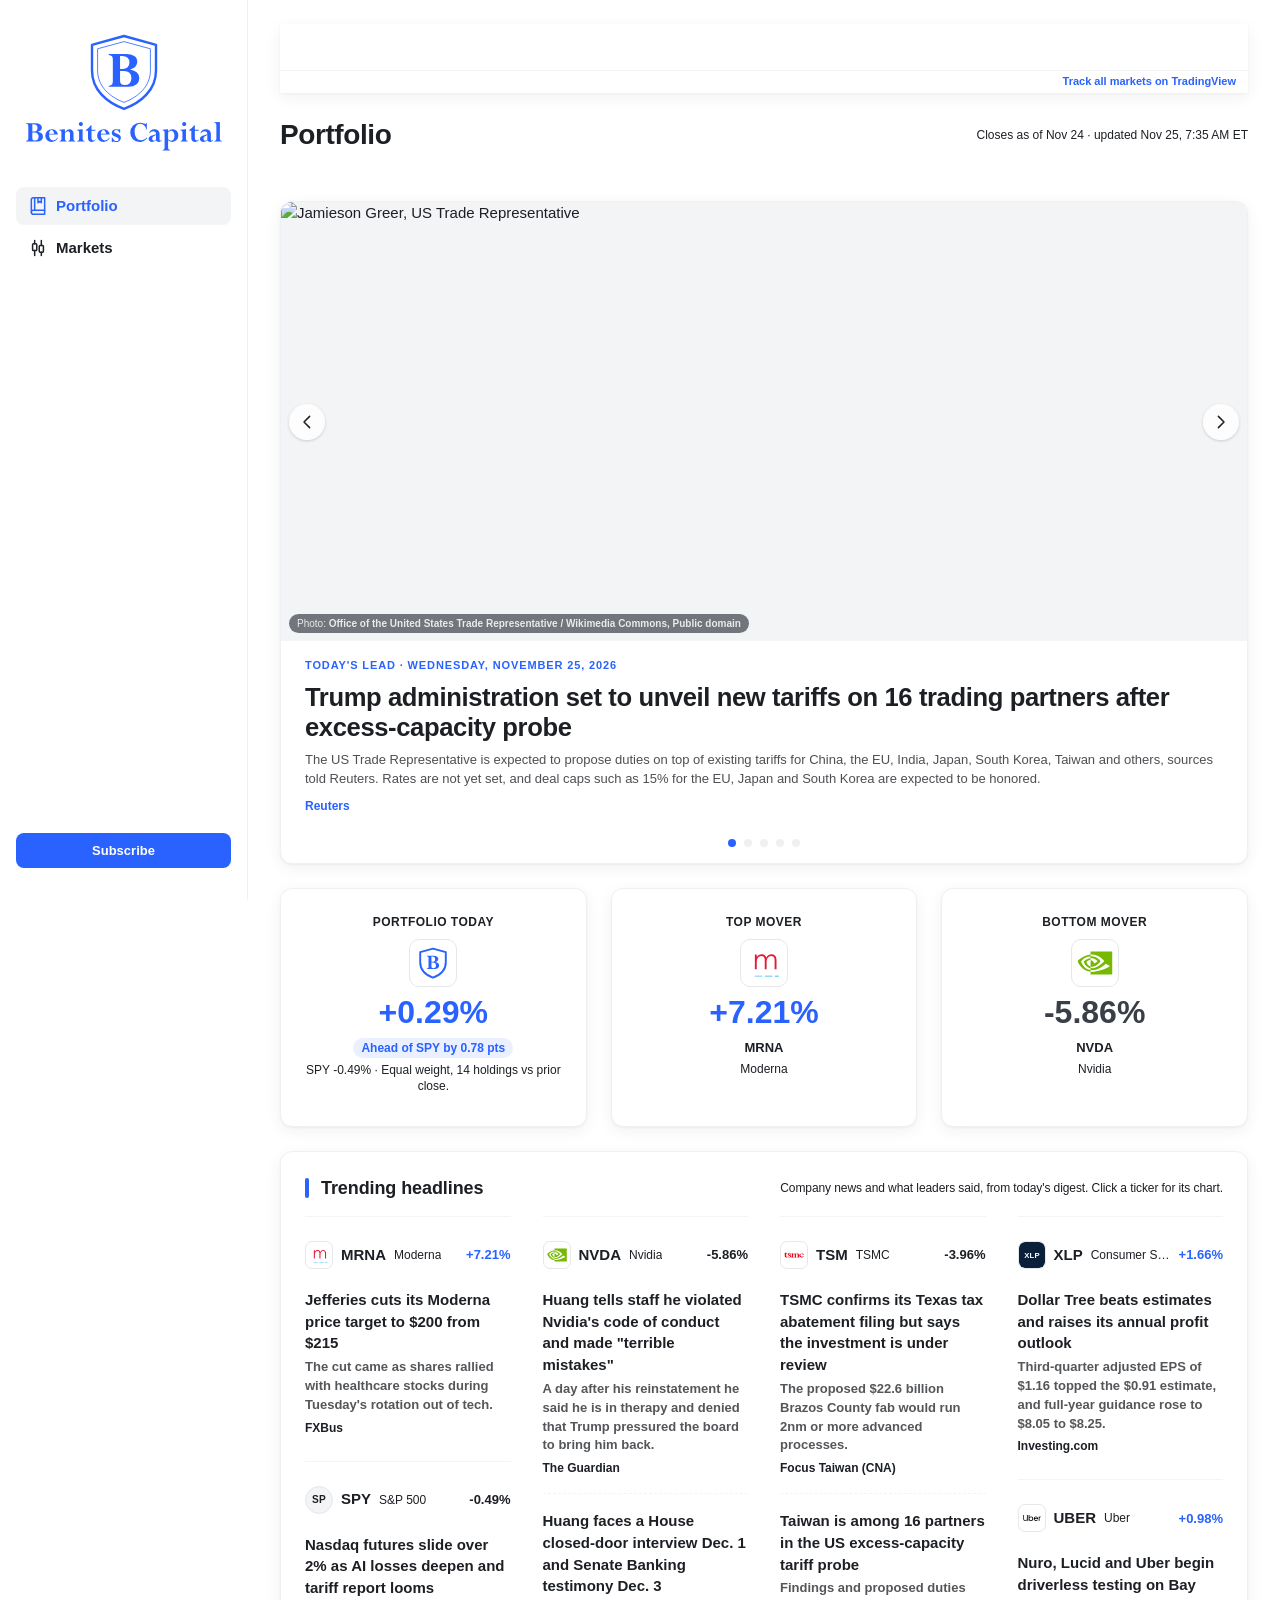
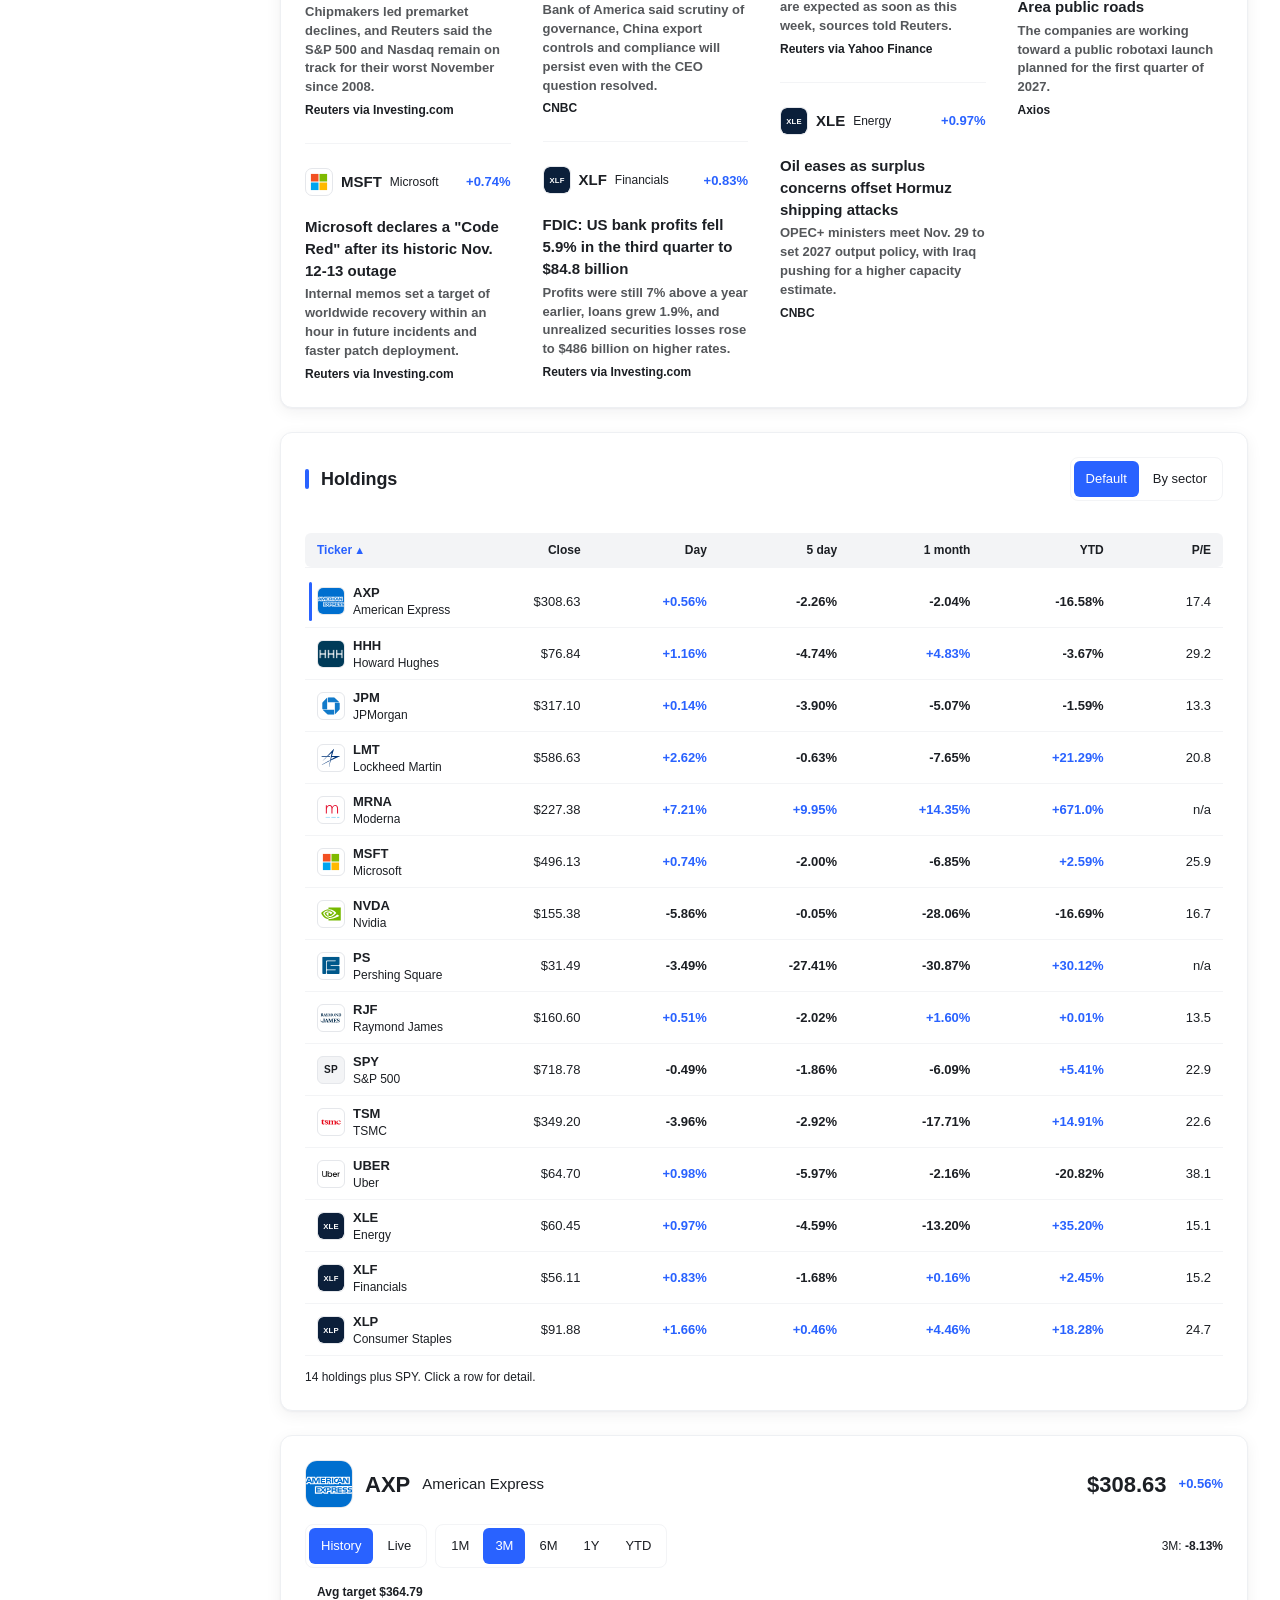
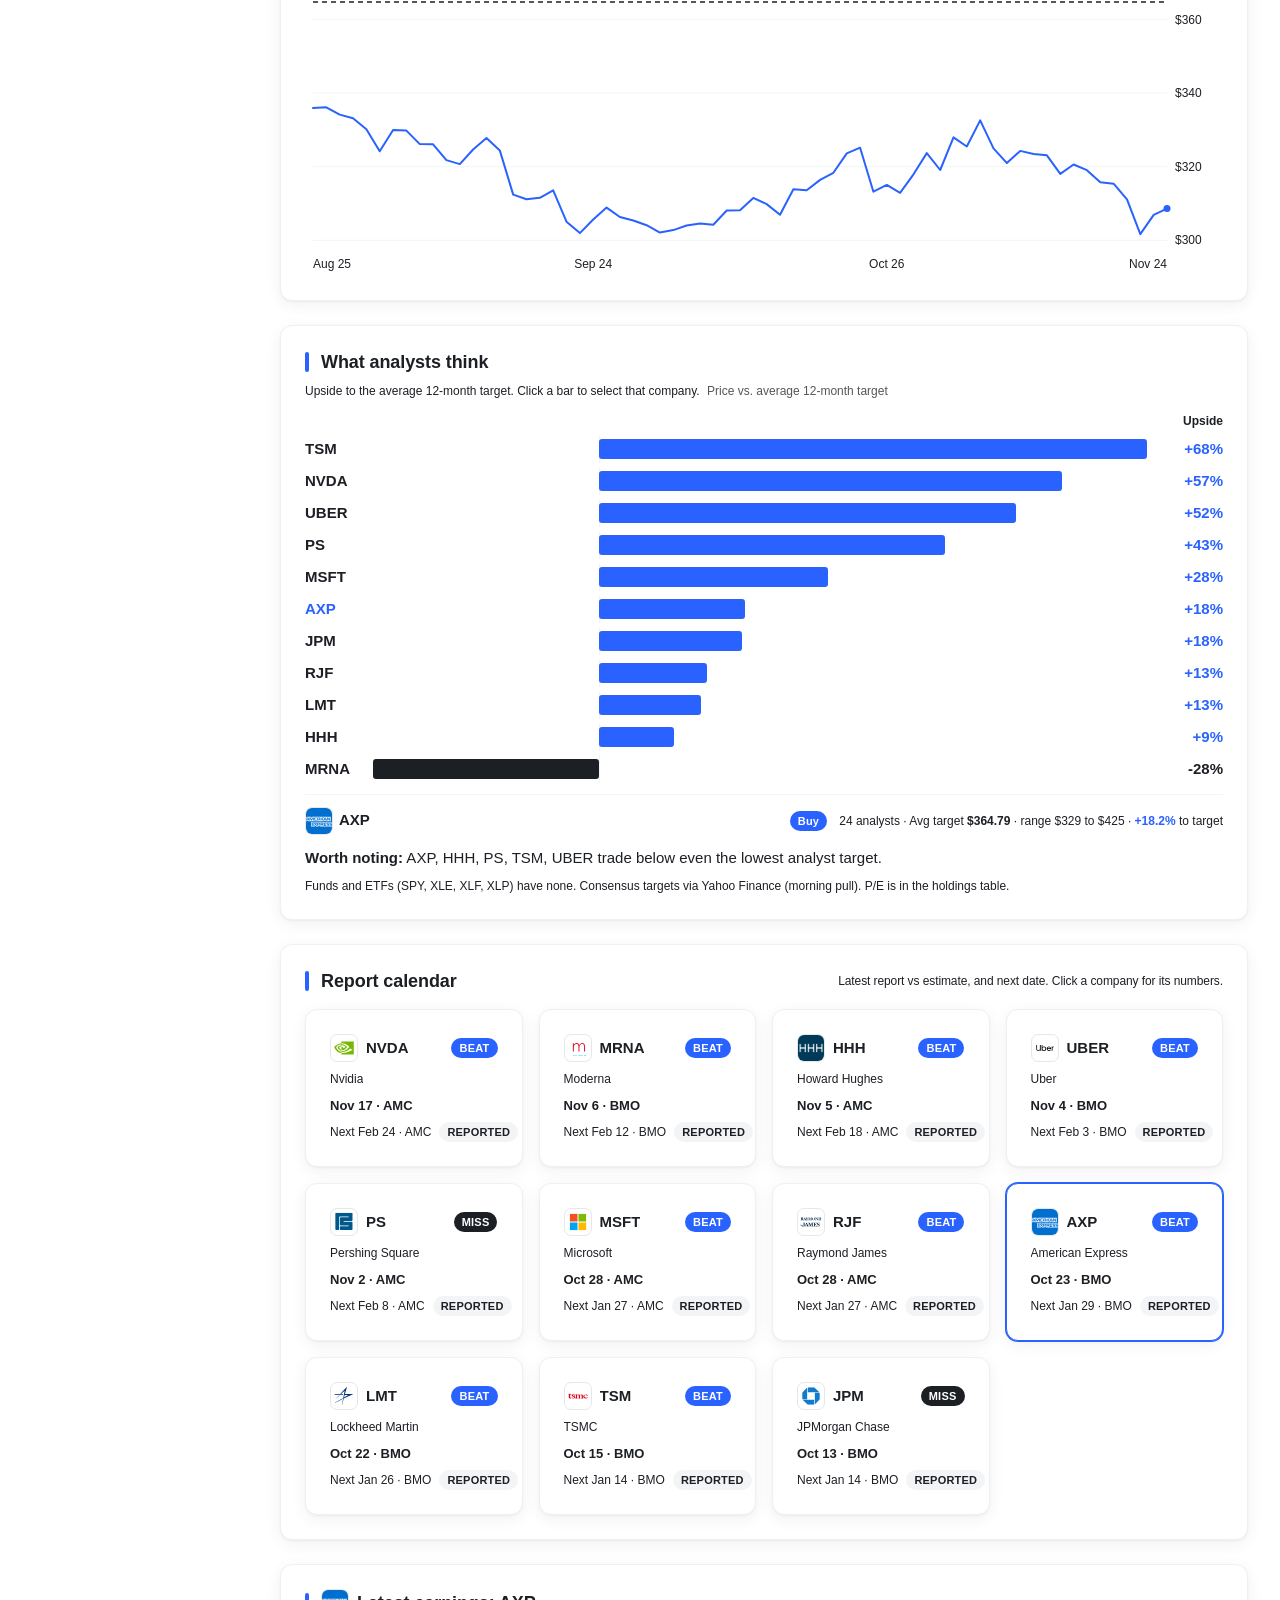
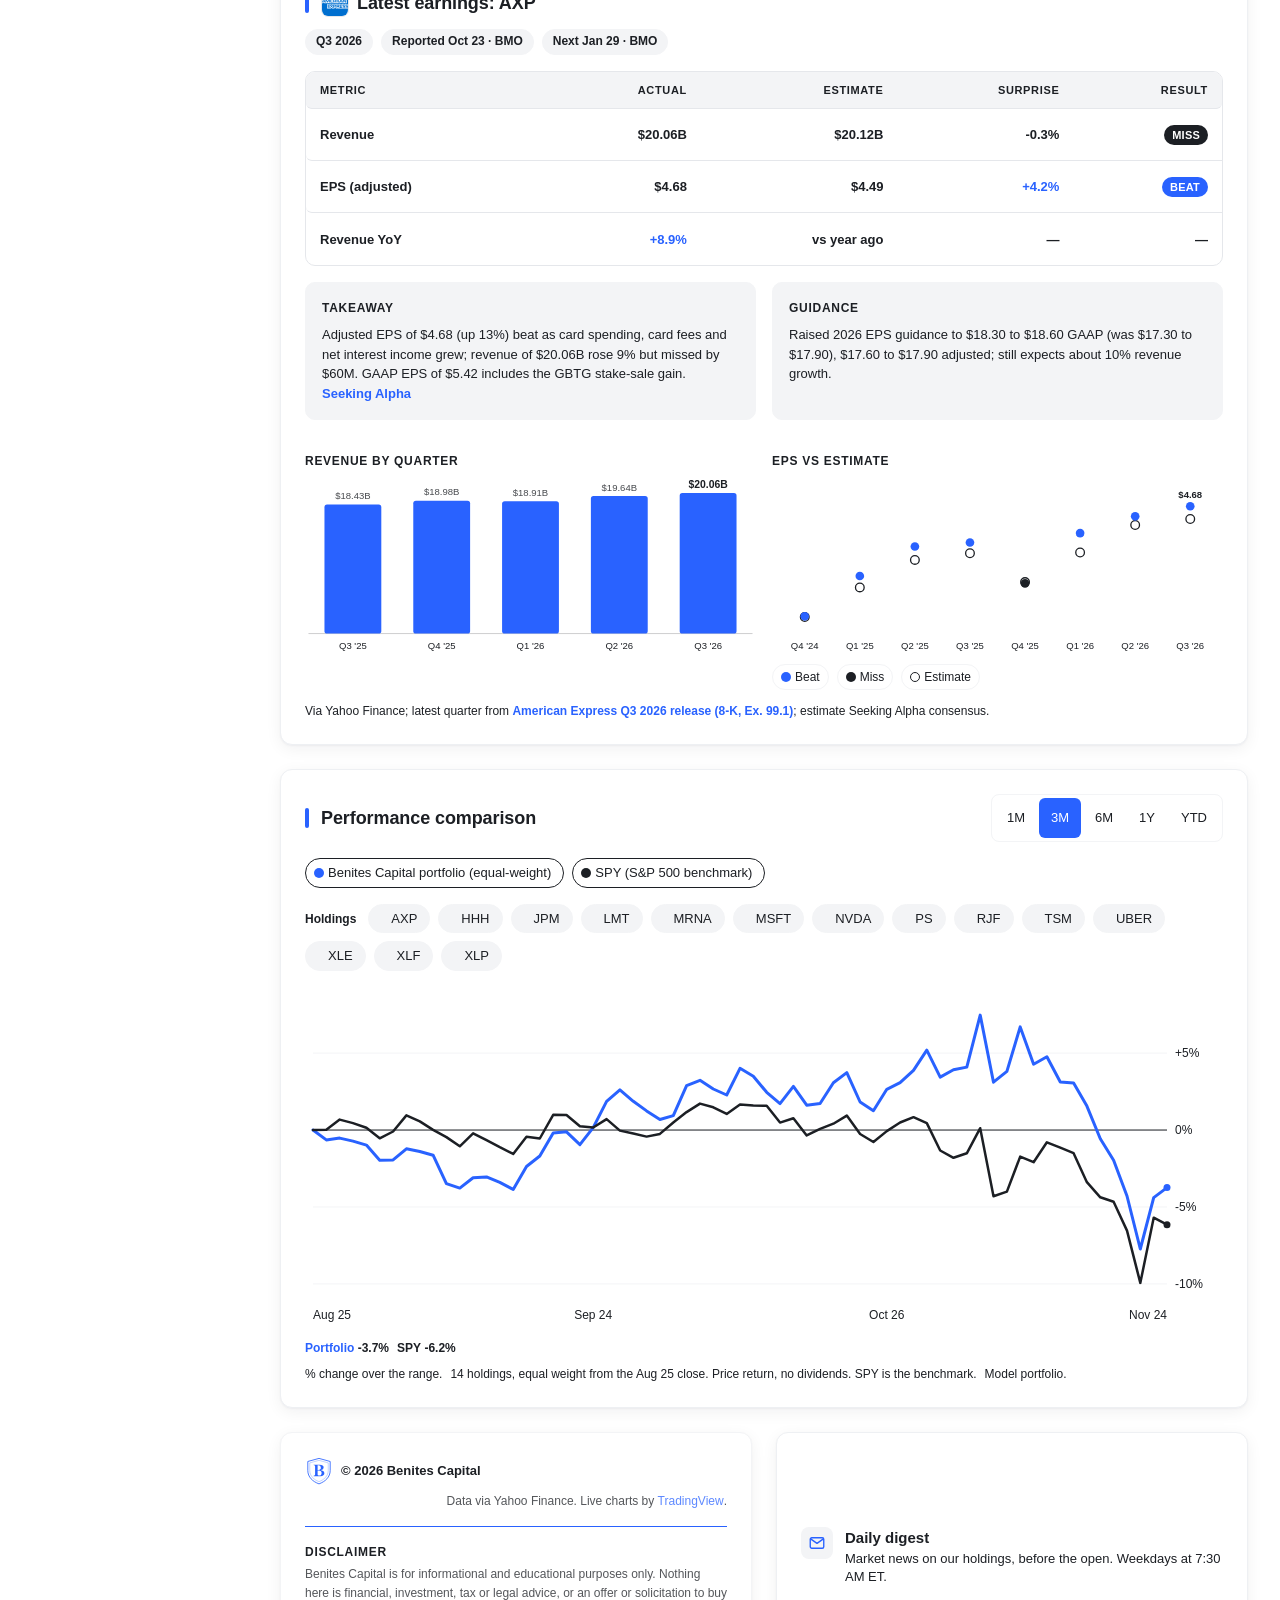
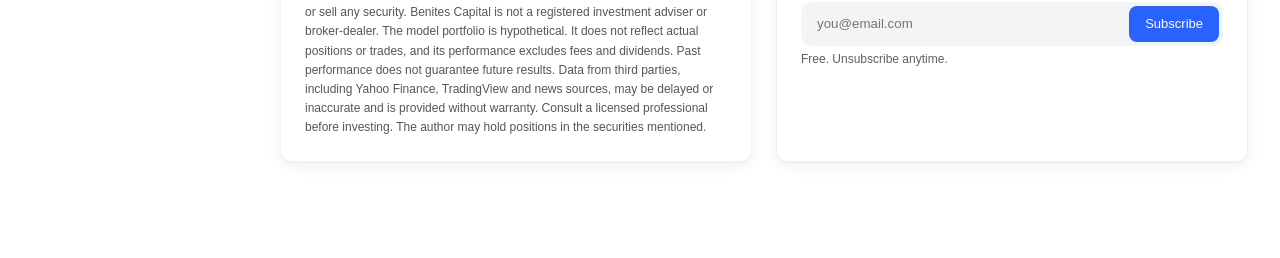
==== commit 55f34c8a: "Daily refresh 2026-11-25" ====
--- a/index.html
+++ b/index.html
@@ -1,18 +1,17 @@
 <!doctype html><html lang="en"><head><meta charset="utf-8"><meta name="viewport" content="width=device-width,initial-scale=1">
 <link rel="icon" type="image/svg+xml" href="favicon.svg"><title>Portfolio | Benites Capital</title>
-<meta name="description" content="Daily market news on the Benites Capital model portfolio, before the open. Weekdays at 7:30 AM ET."><meta property="og:type" content="website"><meta property="og:site_name" content="Benites Capital"><meta property="og:title" content="Benites Capital"><meta property="og:description" content="Daily market news on the Benites Capital model portfolio, before the open. Weekdays at 7:30 AM ET."><meta property="og:url" content="https://www.benitescapital.com/"><meta property="og:image" content="https://www.benitescapital.com/og-cover-perpetua-v2.png"><meta property="og:image:secure_url" content="https://www.benitescapital.com/og-cover-perpetua-v2.png"><meta property="og:image:type" content="image/png"><meta property="og:image:width" content="1200"><meta property="og:image:height" content="627"><meta property="og:image:alt" content="Benites Capital"><meta name="twitter:card" content="summary_large_image"><meta name="twitter:title" content="Benites Capital"><meta name="twitter:description" content="Daily market news on the Benites Capital model portfolio, before the open. Weekdays at 7:30 AM ET."><meta name="twitter:image" content="https://www.benitescapital.com/og-cover-perpetua-v2.png"><link rel="stylesheet" href="styles.css?v=202611240737"></head><body data-page="index">
+<meta name="description" content="Daily market news on the Benites Capital model portfolio, before the open. Weekdays at 7:30 AM ET."><meta property="og:type" content="website"><meta property="og:site_name" content="Benites Capital"><meta property="og:title" content="Benites Capital"><meta property="og:description" content="Daily market news on the Benites Capital model portfolio, before the open. Weekdays at 7:30 AM ET."><meta property="og:url" content="https://www.benitescapital.com/"><meta property="og:image" content="https://www.benitescapital.com/og-cover-perpetua-v2.png"><meta property="og:image:secure_url" content="https://www.benitescapital.com/og-cover-perpetua-v2.png"><meta property="og:image:type" content="image/png"><meta property="og:image:width" content="1200"><meta property="og:image:height" content="627"><meta property="og:image:alt" content="Benites Capital"><meta name="twitter:card" content="summary_large_image"><meta name="twitter:title" content="Benites Capital"><meta name="twitter:description" content="Daily market news on the Benites Capital model portfolio, before the open. Weekdays at 7:30 AM ET."><meta name="twitter:image" content="https://www.benitescapital.com/og-cover-perpetua-v2.png"><link rel="stylesheet" href="styles.css?v=202611250735"></head><body data-page="index">
 <div class="mtop"><a class="logo" href="index.html" aria-label="Benites Capital" title="Benites Capital"><svg class="bm" viewBox="0 0 100 100" width="48" height="48" role="img" aria-label="Benites Capital"><title>Benites Capital</title><path d="M50 5 L90 16 V48 C90 72 72 88 50 96 C28 88 10 72 10 48 V16 Z" fill="#FFFFFF" stroke="#2962FF" stroke-width="3" stroke-linejoin="round"/><path d="M50 12 L83 21 V48 C83 68 68 81 50 88 C32 81 17 68 17 48 V21 Z" fill="none" stroke="#2962FF" stroke-width="1"/><path d="M55.58 68.56H30.87V67.36Q34.09 66.71 35.06 65.5Q36.04 64.28 36.04 61.61V34.37Q36.04 31.56 34.96 30.38Q33.88 29.2 30.87 28.76V27.56H52.5Q59.14 27.56 62.87 30.08Q66.6 32.59 66.6 37.18Q66.6 44.3 57.49 46.83V46.96Q69.13 49.09 69.13 57.78Q69.13 62.61 65.43 65.58Q61.74 68.56 55.58 68.56ZM45.07 29.89V46.35H48.39Q52.33 46.35 54.55 44.16Q56.78 41.97 56.78 38.07Q56.78 29.89 47.74 29.89ZM49.93 48.64H45.07V61.2Q45.07 63.94 46.44 65.09Q47.81 66.23 51.03 66.23Q54.89 66.23 57.1 63.92Q59.31 61.61 59.31 57.54Q59.31 53.5 56.83 51.07Q54.35 48.64 49.93 48.64Z" fill="#2962FF"/></svg></a><button class="hamb" type="button" aria-label="Menu" aria-controls="sb" aria-expanded="false"><span></span></button></div>
 <div class="shell"><aside class="sb" id="sb"><a class="logo lockup" href="index.html" aria-label="Benites Capital" title="Benites Capital"><svg class="bm" viewBox="0 0 100 100" width="48" height="48" role="img" aria-label="Benites Capital"><title>Benites Capital</title><path d="M50 5 L90 16 V48 C90 72 72 88 50 96 C28 88 10 72 10 48 V16 Z" fill="#FFFFFF" stroke="#2962FF" stroke-width="3" stroke-linejoin="round"/><path d="M50 12 L83 21 V48 C83 68 68 81 50 88 C32 81 17 68 17 48 V21 Z" fill="none" stroke="#2962FF" stroke-width="1"/><path d="M55.58 68.56H30.87V67.36Q34.09 66.71 35.06 65.5Q36.04 64.28 36.04 61.61V34.37Q36.04 31.56 34.96 30.38Q33.88 29.2 30.87 28.76V27.56H52.5Q59.14 27.56 62.87 30.08Q66.6 32.59 66.6 37.18Q66.6 44.3 57.49 46.83V46.96Q69.13 49.09 69.13 57.78Q69.13 62.61 65.43 65.58Q61.74 68.56 55.58 68.56ZM45.07 29.89V46.35H48.39Q52.33 46.35 54.55 44.16Q56.78 41.97 56.78 38.07Q56.78 29.89 47.74 29.89ZM49.93 48.64H45.07V61.2Q45.07 63.94 46.44 65.09Q47.81 66.23 51.03 66.23Q54.89 66.23 57.1 63.92Q59.31 61.61 59.31 57.54Q59.31 53.5 56.83 51.07Q54.35 48.64 49.93 48.64Z" fill="#2962FF"/></svg><svg class="wmk" viewBox="6.60 -128.20 1291.70 188.40" role="img" aria-label="Benites Capital"><path d="M78.8 0H6.6V-3.5Q16 -5.4 18.85 -8.95Q21.7 -12.5 21.7 -20.3V-99.9Q21.7 -108.1 18.55 -111.55Q15.4 -115 6.6 -116.3V-119.8H69.8Q89.2 -119.8 100.1 -112.45Q111 -105.1 111 -91.7Q111 -70.9 84.4 -63.5V-63.1Q118.4 -56.9 118.4 -31.5Q118.4 -17.4 107.6 -8.7Q96.8 0 78.8 0ZM48.1 -113V-64.9H57.8Q69.3 -64.9 75.8 -71.3Q82.3 -77.7 82.3 -89.1Q82.3 -113 55.9 -113ZM62.3 -58.2H48.1V-21.5Q48.1 -13.5 52.1 -10.15Q56.1 -6.8 65.5 -6.8Q76.8 -6.8 83.25 -13.55Q89.7 -20.3 89.7 -32.2Q89.7 -44 82.45 -51.1Q75.2 -58.2 62.3 -58.2ZM213.7 -23.8H217.1Q211.9 -11.3 200.8 -4.1Q189.7 3.1 175.8 3.1Q157.7 3.1 145.65 -8.65Q133.6 -20.4 133.6 -38.1Q133.6 -56.1 145.95 -68.2Q158.3 -80.3 176.6 -80.3Q193.1 -80.3 204.05 -70.85Q215 -61.4 217.1 -45.5H158.6Q158.5 -43.9 158.5 -42.3Q158.5 -26.6 166.4 -16.8Q174.3 -7 186 -7Q202.7 -7 213.7 -23.8ZM158.6 -50.2H192.2Q191.5 -61.1 186.7 -67.95Q181.9 -74.8 174.9 -74.8Q167.9 -74.8 163.5 -68.1Q159.1 -61.4 158.6 -50.2ZM263.1 -80.3V-61.4H263.5Q274.6 -80.3 292.8 -80.3Q304.2 -80.3 312 -72.65Q319.8 -65 319.8 -52.2V-18.4Q319.8 -11.1 322.4 -8.15Q325 -5.2 331.9 -3.5V0H284.4V-3.5Q291.2 -5 293.9 -8.05Q296.6 -11.1 296.6 -17.4V-49.4Q296.6 -58.1 292.85 -62.95Q289.1 -67.8 282.3 -67.8Q270.4 -67.8 263.1 -54.3V-18.2Q263.1 -11.3 265.5 -8.4Q267.9 -5.5 274.5 -3.5V0H227.8V-3.5Q234.6 -5.2 237.25 -8.1Q239.9 -11 239.9 -16.8V-60Q239.9 -66.6 236.85 -69.6Q233.8 -72.6 226 -73.7V-77.2L259.6 -80.3ZM376.1 -80.3H379.6V-16.6Q379.6 -5 392.1 -3.5V0H343.5V-3.5Q351.3 -5 353.85 -7.9Q356.4 -10.8 356.4 -18.2V-59.4Q356.4 -66.5 353.7 -69.3Q351 -72.1 342.5 -73.7V-77.2ZM354.6 -114.9Q354.6 -120.4 358.55 -124.3Q362.5 -128.2 368.1 -128.2Q373.6 -128.2 377.5 -124.35Q381.4 -120.5 381.4 -114.9Q381.4 -109.3 377.5 -105.35Q373.6 -101.4 368.1 -101.4Q362.5 -101.4 358.55 -105.4Q354.6 -109.4 354.6 -114.9ZM463.6 -12.9 466 -10.6Q457.9 3.1 441.2 3.1Q428.8 3.1 421.9 -3.3Q415 -9.7 415 -21.5V-71.1H401.1V-75Q416.6 -84.5 434.3 -107.1H438.2V-77.2H463.6V-71.1H438.2V-26.6Q438.2 -16.1 441.55 -11.45Q444.9 -6.8 452.3 -6.8Q458.4 -6.8 463.6 -12.9ZM555.4 -23.8H558.8Q553.6 -11.3 542.5 -4.1Q531.4 3.1 517.5 3.1Q499.4 3.1 487.35 -8.65Q475.3 -20.4 475.3 -38.1Q475.3 -56.1 487.65 -68.2Q500 -80.3 518.3 -80.3Q534.8 -80.3 545.75 -70.85Q556.7 -61.4 558.8 -45.5H500.3Q500.2 -43.9 500.2 -42.3Q500.2 -26.6 508.1 -16.8Q516 -7 527.7 -7Q544.4 -7 555.4 -23.8ZM500.3 -50.2H533.9Q533.2 -61.1 528.4 -67.95Q523.6 -74.8 516.6 -74.8Q509.6 -74.8 505.2 -68.1Q500.8 -61.4 500.3 -50.2ZM571.8 3.1V-26.8H575.3Q586.9 -2.5 603.3 -2.5Q608.9 -2.5 612.95 -5.8Q617 -9.1 617 -13.7Q617 -18.7 613.3 -22.35Q609.6 -26 597.3 -30.8Q581.6 -36.9 576.6 -42.65Q571.6 -48.4 571.6 -56.7Q571.6 -66.7 579.15 -73.5Q586.7 -80.3 598.6 -80.3Q603 -80.3 613.9 -78.6Q618.2 -78 619.1 -78Q620.9 -78 623.8 -80.3H627.3V-56.1H623.8Q620.3 -64.9 614 -69.85Q607.7 -74.8 600 -74.8Q594.5 -74.8 590.8 -72.35Q587.1 -69.9 587.1 -66.2Q587.1 -62.5 590.2 -59.75Q593.3 -57 604.1 -52.9Q620.8 -46.5 626.4 -39.9Q632 -33.3 632 -23.6Q632 -12.4 623.45 -4.65Q614.9 3.1 604.1 3.1Q597.7 3.1 591.4 1.8Q585 0.4 582.4 0.4Q577.8 0.4 575.3 3.1ZM802.9 -78H799.6Q795.5 -96.1 784.8 -106.1Q774.1 -116.1 758.8 -116.1Q742.1 -116.1 732.25 -102Q722.4 -87.9 722.4 -64.1Q722.4 -37.6 733.9 -23.1Q745.4 -8.6 765.6 -8.6Q776.5 -8.6 785.6 -13.1Q794.7 -17.6 804.1 -27.6V-21.3Q786.3 3.1 755.6 3.1Q728.1 3.1 710.9 -13.95Q693.7 -31 693.7 -58.2Q693.7 -85.8 712.25 -104.35Q730.8 -122.9 758.4 -122.9Q769.7 -122.9 783.9 -117.9Q790 -115.7 792.2 -115.7Q796.6 -115.7 799.6 -121.9H802.9ZM837.3 3.1Q827.7 3.1 820.95 -2.85Q814.2 -8.8 814.2 -17.2Q814.2 -25.6 820.9 -31.15Q827.6 -36.7 848.9 -42.3Q859.2 -45 863.7 -46.7Q863.7 -57.4 859.1 -62.2Q854.5 -67 844.5 -67Q828.8 -67 821.3 -54.1H818.3Q821.4 -66.6 830.45 -73.45Q839.5 -80.3 852.9 -80.3Q868.4 -80.3 877.65 -72.7Q886.9 -65.1 886.9 -51.4V-15Q886.9 -4.7 891.6 -4.7Q896.5 -4.7 897.7 -11.9H901Q900.4 -4.7 895.5 -0.8Q890.6 3.1 882.2 3.1Q875.1 3.1 870.75 0.55Q866.4 -2 863.5 -7.8L861.7 -6.1Q851.3 3.1 837.3 3.1ZM863.5 -13.3V-42.6Q848.2 -36.1 843.25 -31.4Q838.3 -26.7 838.3 -19.3Q838.3 -13 841.25 -9.15Q844.2 -5.3 849 -5.3Q855.5 -5.3 863.5 -13.3ZM943.2 -80.3V-65.3Q956.2 -80.3 974.3 -80.3Q990 -80.3 1000.4 -68.65Q1010.8 -57 1010.8 -39.5Q1010.8 -20.9 999.35 -8.9Q987.9 3.1 970.2 3.1Q962.7 3.1 957.15 0.75Q951.6 -1.6 943.2 -8.2V40.6Q943.2 48.8 946 51.95Q948.8 55.1 957.5 56.9V60.2H906.1V56.7Q914.5 55.7 917.25 52Q920 48.3 920 37.3V-57.1Q920 -66 917.25 -69Q914.5 -72 906.1 -73.7V-77.2L939.7 -80.3ZM943.2 -59.8V-13.7Q952.2 -4.7 962.2 -4.7Q972.5 -4.7 978.85 -13.6Q985.2 -22.5 985.2 -37.1Q985.2 -52.3 979.15 -61.15Q973.1 -70 962.8 -70Q951.6 -70 943.2 -59.8ZM1057.4 -80.3H1060.9V-16.6Q1060.9 -5 1073.4 -3.5V0H1024.8V-3.5Q1032.6 -5 1035.15 -7.9Q1037.7 -10.8 1037.7 -18.2V-59.4Q1037.7 -66.5 1035 -69.3Q1032.3 -72.1 1023.8 -73.7V-77.2ZM1035.9 -114.9Q1035.9 -120.4 1039.85 -124.3Q1043.8 -128.2 1049.4 -128.2Q1054.9 -128.2 1058.8 -124.35Q1062.7 -120.5 1062.7 -114.9Q1062.7 -109.3 1058.8 -105.35Q1054.9 -101.4 1049.4 -101.4Q1043.8 -101.4 1039.85 -105.4Q1035.9 -109.4 1035.9 -114.9ZM1144.9 -12.9 1147.3 -10.6Q1139.2 3.1 1122.5 3.1Q1110.1 3.1 1103.2 -3.3Q1096.3 -9.7 1096.3 -21.5V-71.1H1082.4V-75Q1097.9 -84.5 1115.6 -107.1H1119.5V-77.2H1144.9V-71.1H1119.5V-26.6Q1119.5 -16.1 1122.85 -11.45Q1126.2 -6.8 1133.6 -6.8Q1139.7 -6.8 1144.9 -12.9ZM1175.6 3.1Q1166 3.1 1159.25 -2.85Q1152.5 -8.8 1152.5 -17.2Q1152.5 -25.6 1159.2 -31.15Q1165.9 -36.7 1187.2 -42.3Q1197.5 -45 1202 -46.7Q1202 -57.4 1197.4 -62.2Q1192.8 -67 1182.8 -67Q1167.1 -67 1159.6 -54.1H1156.6Q1159.7 -66.6 1168.75 -73.45Q1177.8 -80.3 1191.2 -80.3Q1206.7 -80.3 1215.95 -72.7Q1225.2 -65.1 1225.2 -51.4V-15Q1225.2 -4.7 1229.9 -4.7Q1234.8 -4.7 1236 -11.9H1239.3Q1238.7 -4.7 1233.8 -0.8Q1228.9 3.1 1220.5 3.1Q1213.4 3.1 1209.05 0.55Q1204.7 -2 1201.8 -7.8L1200 -6.1Q1189.6 3.1 1175.6 3.1ZM1201.8 -13.3V-42.6Q1186.5 -36.1 1181.55 -31.4Q1176.6 -26.7 1176.6 -19.3Q1176.6 -13 1179.55 -9.15Q1182.5 -5.3 1187.3 -5.3Q1193.8 -5.3 1201.8 -13.3ZM1246.9 0V-3.5Q1255.2 -4.8 1258.3 -8.05Q1261.4 -11.3 1261.4 -18.8V-107.1Q1261.4 -115.4 1258.25 -118.75Q1255.1 -122.1 1246.9 -122.5V-126L1281.1 -128.2H1284.6V-18.8Q1284.6 -11.1 1287.15 -8.25Q1289.7 -5.4 1298.3 -3.5V0Z" fill="#2962FF"/></svg></a>
 <nav class="tabs" aria-label="Main"><a class="tl on" href="index.html" aria-current="page"><svg viewBox="0 0 24 24" aria-hidden="true"><path d="M4 19.5v-15A2.5 2.5 0 016.5 2H20v15H6.5A2.5 2.5 0 004 19.5z"/><path d="M4 19.5A2.5 2.5 0 006.5 22H20v-5"/><path d="M8 2v15"/><path d="M12 2v6l2-1.5L16 8V2"/></svg>Portfolio</a><a class="tl" href="markets.html"><svg viewBox="0 0 24 24" aria-hidden="true"><path d="M8 3v4M8 15v6M16 3v6M16 17v4"/><rect x="5.5" y="7" width="5" height="8" rx="1"/><rect x="13.5" y="9" width="5" height="8" rx="1"/></svg>Markets</a></nav><a class="btn sbb" href="#s-sub">Subscribe</a></aside>
 <main class="grid"><div class="tape" id="tape"></div>
 <div class="ph"><h1>Portfolio</h1><span class="cap" id="asof"></span></div>
-<div class="dcarousel card" id="s-lead" aria-roledescription="carousel" aria-label="This week's headlines"><div class="dcarousel-viewport"><div class="dcarousel-track"><div class="dcarousel-slide" role="group" aria-roledescription="slide" aria-label="1 of 6"><figure class="dhero" data-lead="https://www.axios.com/2026/11/23/nvidia-board-jensen-huang-as-ceo"><div class="dh-media"><img src="https://www.benitescapital.com/images/library/jensen-huang-1.jpg" srcset="https://www.benitescapital.com/images/library/jensen-huang-1-1280.jpg 1280w, https://www.benitescapital.com/images/library/jensen-huang-1.jpg 2560w" sizes="(max-width: 900px) 100vw, 1200px" alt="Nvidia CEO Jensen Huang waving at the White House AI Summit, July 2025" fetchpriority="high" decoding="async"><span class="dh-c">Photo: <a href="https://commons.wikimedia.org/wiki/File:Nvidia_CEO_Jensen_Huang_is_recognized_by_President_Donald_Trump_during_remarks_at_the_White_House_AI_Summit_at_Andrew_W._Mellon_Auditorium_in_Washington_(54677035268).jpg" target="_blank" rel="noopener">The White House / Wikimedia Commons, Public domain</a></span></div><figcaption><span class="dh-eb">This week &middot; Monday, November 23, 2026</span><a class="dh-t" href="https://www.axios.com/2026/11/23/nvidia-board-jensen-huang-as-ceo" target="_blank" rel="noopener">Nvidia&#x27;s board reinstates Jensen Huang as CEO</a><span class="dh-d">The board voted unanimously to bring Huang back, effective immediately, after hearing from senior US government officials that his return poses no national security risk.</span><span class="dh-m"><a class="dh-s" href="https://www.axios.com/2026/11/23/nvidia-board-jensen-huang-as-ceo" target="_blank" rel="noopener">Axios</a></span></figcaption></figure>
-</div><div class="dcarousel-slide" role="group" aria-roledescription="slide" aria-label="2 of 6" aria-hidden="true"><figure class="dhero" data-lead="https://money.usnews.com/investing/news/articles/2026-11-20/wall-st-futures-slip-as-anthropic-debut-fails-to-reassure-ai-investors"><div class="dh-media dh-pos-bottom"><img src="https://www.benitescapital.com/images/library/anthropic-nasdaq-bell-1.jpg" srcset="https://www.benitescapital.com/images/library/anthropic-nasdaq-bell-1-1280.jpg 1280w, https://www.benitescapital.com/images/library/anthropic-nasdaq-bell-1.jpg 2560w" sizes="(max-width: 900px) 100vw, 1200px" alt="Anthropic CEO Dario Amodei, center, clapping at the Nasdaq opening bell ceremony in Times Square, November 19, 2026" loading="lazy" decoding="async"><span class="dh-c">Photo: <a href="https://apnews.com/article/anthropic-ipo-nasdaq-ai-b6a74b8949021207dc162fcc876c4649" target="_blank" rel="noopener">AP Photo/Seth Wenig</a></span></div><figcaption><span class="dh-eb">This week &middot; Friday, November 20, 2026</span><a class="dh-t" href="https://money.usnews.com/investing/news/articles/2026-11-20/wall-st-futures-slip-as-anthropic-debut-fails-to-reassure-ai-investors" target="_blank" rel="noopener">Anthropic slips a day after its debut as the AI selloff deepens</a><span class="dh-d">Anthropic fell 6.8% in premarket trading after a 17% first-day gain, and Nasdaq 100 futures dropped as chipmakers and hyperscalers slid. Wall Street&#x27;s main indexes are on track for their steepest weekly decline since April 2025.</span><span class="dh-m"><a class="dh-s" href="https://money.usnews.com/investing/news/articles/2026-11-20/wall-st-futures-slip-as-anthropic-debut-fails-to-reassure-ai-investors" target="_blank" rel="noopener">Reuters</a></span></figcaption></figure>
-</div><div class="dcarousel-slide" role="group" aria-roledescription="slide" aria-label="3 of 6" aria-hidden="true"><figure class="dhero" data-lead="https://www.reuters.com/3fec1b0a85a0/world/china/trumps-historic-meeting-with-xi-putin-headlines-asia-trip-2026-11-18/"><div class="dh-media"><img src="https://www.benitescapital.com/images/library/trump-xi-putin-1.jpg" srcset="https://www.benitescapital.com/images/library/trump-xi-putin-1-1280.jpg 1280w, https://www.benitescapital.com/images/library/trump-xi-putin-1.jpg 1880w" sizes="(max-width: 900px) 100vw, 1200px" alt="Donald Trump, Xi Jinping and Vladimir Putin greet each other at the APEC reception in Shenzhen, November 18, 2026" loading="lazy" decoding="async"><span class="dh-c">Photo: <a href="https://commons.wikimedia.org/wiki/File:Vladimir_Putin,_Xi_Jinping_and_Donald_Trump_at_APEC_China_2026.jpg" target="_blank" rel="noopener">Kremlin.ru / Wikimedia Commons, CC BY 4.0, Nov 18 APEC reception</a></span></div><figcaption><span class="dh-eb">This week &middot; Thursday, November 19, 2026</span><a class="dh-t" href="https://www.reuters.com/3fec1b0a85a0/world/china/trumps-historic-meeting-with-xi-putin-headlines-asia-trip-2026-11-18/" target="_blank" rel="noopener">Trump, Xi and Putin agree to a &quot;peace declaration&quot; that pledges more refined fuel supply</a><span class="dh-d">At their first three-way meeting, held Thursday in Shenzhen, the three leaders pledged to increase supplies of refined petroleum products, advance UN reform and hold talks on reducing nuclear risks. Reuters said the trip produced few tangible victories.</span><span class="dh-m"><a class="dh-s" href="https://www.reuters.com/3fec1b0a85a0/world/china/trumps-historic-meeting-with-xi-putin-headlines-asia-trip-2026-11-18/" target="_blank" rel="noopener">Reuters</a></span></figcaption></figure>
-</div><div class="dcarousel-slide" role="group" aria-roledescription="slide" aria-label="4 of 6" aria-hidden="true"><figure class="dhero" data-lead="https://www.cnbc.com/2026/11/18/anthropic-ipo-ai-offering-price.html"><div class="dh-media dh-pos-center"><img src="https://www.benitescapital.com/images/library/anthropic-logo-1.jpg" srcset="https://www.benitescapital.com/images/library/anthropic-logo-1-1280.jpg 1280w, https://www.benitescapital.com/images/library/anthropic-logo-1.jpg 2560w" sizes="(max-width: 900px) 100vw, 1200px" alt="Anthropic logo" loading="lazy" decoding="async"><span class="dh-c">Logo: <a href="https://www.anthropic.com/press-kit" target="_blank" rel="noopener">Anthropic logo. Anthropic, official press kit.</a></span></div><figcaption><span class="dh-eb">This week &middot; Wednesday, November 18, 2026</span><a class="dh-t" href="https://www.cnbc.com/2026/11/18/anthropic-ipo-ai-offering-price.html" target="_blank" rel="noopener">Anthropic prices its IPO at $83 a share, above the expected range</a><span class="dh-d">The stock starts trading on the Nasdaq as ANT on Thursday. Anthropic sold 980 million shares, raising a record $81.3 billion. Microsoft, Nvidia, Google and AMD agreed to invest a combined $26 billion.</span><span class="dh-m"><a class="dh-s" href="https://www.cnbc.com/2026/11/18/anthropic-ipo-ai-offering-price.html" target="_blank" rel="noopener">CNBC</a></span></figcaption></figure>
-</div><div class="dcarousel-slide" role="group" aria-roledescription="slide" aria-label="5 of 6" aria-hidden="true"><figure class="dhero" data-lead="https://www.cnbc.com/2026/11/17/nvidia-nvda-earnings-report-q3-2027.html"><div class="dh-media"><img src="https://www.benitescapital.com/images/library/nvidia-endeavor-walkway-1.jpg" srcset="https://www.benitescapital.com/images/library/nvidia-endeavor-walkway-1-1280.jpg 1280w, https://www.benitescapital.com/images/library/nvidia-endeavor-walkway-1.jpg 2560w" sizes="(max-width: 900px) 100vw, 1200px" alt="The sloped glass facade of Nvidia Endeavor and the pedestrian bridge in Santa Clara, November 2017" loading="lazy" decoding="async"><span class="dh-c">Photo: <a href="https://commons.wikimedia.org/wiki/File:Nvdia_Endeavor_Grand_Opening_facade_and_paving_Prostak.jpg" target="_blank" rel="noopener">Crocodiletiger / Wikimedia Commons, CC BY-SA 4.0</a></span></div><figcaption><span class="dh-eb">This week &middot; Tuesday, November 17, 2026</span><a class="dh-t" href="https://www.cnbc.com/2026/11/17/nvidia-nvda-earnings-report-q3-2027.html" target="_blank" rel="noopener">Nvidia beats estimates, guides to $130 billion, and says Huang is not coming back</a><span class="dh-d">Third-quarter revenue rose 103% to $115.8 billion, ahead of the $109.1 billion analysts expected, and Nvidia guided to about $130 billion this quarter with no China data center revenue assumed. On the call, Nvidia said its board does not intend to reinstate Jensen Huang as CEO.</span><span class="dh-m"><a class="dh-s" href="https://www.cnbc.com/2026/11/17/nvidia-nvda-earnings-report-q3-2027.html" target="_blank" rel="noopener">CNBC</a></span></figcaption></figure>
-</div><div class="dcarousel-slide" role="group" aria-roledescription="slide" aria-label="6 of 6" aria-hidden="true"><figure class="dhero" data-lead="https://www.nbcnews.com/politics/trump-administration/live-blog/trump-xi-putin-summit-asia-trip-asean-live-updates-rcna609690"><div class="dh-media"><img src="https://www.benitescapital.com/images/library/donald-trump-3.jpg" srcset="https://www.benitescapital.com/images/library/donald-trump-3-1280.jpg 1280w, https://www.benitescapital.com/images/library/donald-trump-3.jpg 2138w" sizes="(max-width: 900px) 100vw, 1200px" alt="President Donald Trump delivers remarks at the White House, May 1, 2025" loading="lazy" decoding="async"><span class="dh-c">Photo: <a href="https://commons.wikimedia.org/wiki/File:Donald_Trump_delivers_remarks_at_a_National_Day_of_Prayer_event,_Thursday,_May_1,_2025.jpg" target="_blank" rel="noopener">The White House / Wikimedia Commons, Public domain</a></span></div><figcaption><span class="dh-eb">This week &middot; Tuesday, November 17, 2026</span><a class="dh-t" href="https://www.nbcnews.com/politics/trump-administration/live-blog/trump-xi-putin-summit-asia-trip-asean-live-updates-rcna609690" target="_blank" rel="noopener">China vows &quot;necessary measures&quot; against new US chip curbs</a><span class="dh-d">China&#x27;s foreign ministry said on Tuesday it will respond to the Commerce rule that limits Chinese firms&#x27; remote access to advanced AI chips, two days before Trump meets Xi at the APEC summit in Shenzhen.</span><span class="dh-m"><a class="dh-s" href="https://www.nbcnews.com/politics/trump-administration/live-blog/trump-xi-putin-summit-asia-trip-asean-live-updates-rcna609690" target="_blank" rel="noopener">NBC News</a></span></figcaption></figure>
-</div></div><button type="button" class="dcarousel-btn prev" aria-label="Previous headline"><svg viewBox="0 0 24 24" aria-hidden="true"><path d="M15.5 4.5L8 12l7.5 7.5" fill="none" stroke="currentColor" stroke-width="2" stroke-linecap="round" stroke-linejoin="round"/></svg></button><button type="button" class="dcarousel-btn next" aria-label="Next headline"><svg viewBox="0 0 24 24" aria-hidden="true"><path d="M8.5 4.5L16 12l-7.5 7.5" fill="none" stroke="currentColor" stroke-width="2" stroke-linecap="round" stroke-linejoin="round"/></svg></button></div><div class="dcarousel-dots" role="tablist" aria-label="Choose headline"><button type="button" class="dcarousel-dot on" aria-label="Headline 1 of 6" aria-current="true"></button><button type="button" class="dcarousel-dot" aria-label="Headline 2 of 6" aria-current="false"></button><button type="button" class="dcarousel-dot" aria-label="Headline 3 of 6" aria-current="false"></button><button type="button" class="dcarousel-dot" aria-label="Headline 4 of 6" aria-current="false"></button><button type="button" class="dcarousel-dot" aria-label="Headline 5 of 6" aria-current="false"></button><button type="button" class="dcarousel-dot" aria-label="Headline 6 of 6" aria-current="false"></button></div></div>
+<div class="dcarousel card" id="s-lead" aria-roledescription="carousel" aria-label="This week's headlines"><div class="dcarousel-viewport"><div class="dcarousel-track"><div class="dcarousel-slide" role="group" aria-roledescription="slide" aria-label="1 of 5"><figure class="dhero" data-lead="https://ca.finance.yahoo.com/news/trump-administration-set-unveil-tariffs-161914602.html"><div class="dh-media"><img src="https://www.benitescapital.com/images/library/jamieson-greer-1.jpg" srcset="https://www.benitescapital.com/images/library/jamieson-greer-1-1280.jpg 1280w, https://www.benitescapital.com/images/library/jamieson-greer-1.jpg 2560w" sizes="(max-width: 900px) 100vw, 1200px" alt="Jamieson Greer, US Trade Representative" fetchpriority="high" decoding="async"><span class="dh-c">Photo: <a href="https://commons.wikimedia.org/wiki/File:Vice_President_JD_Vance_swears_in_Jamieson_Greer_as_U.S._Trade_Representative.jpg" target="_blank" rel="noopener">Office of the United States Trade Representative / Wikimedia Commons, Public domain</a></span></div><figcaption><span class="dh-eb">Today's lead &middot; Wednesday, November 25, 2026</span><a class="dh-t" href="https://ca.finance.yahoo.com/news/trump-administration-set-unveil-tariffs-161914602.html" target="_blank" rel="noopener">Trump administration set to unveil new tariffs on 16 trading partners after excess-capacity probe</a><span class="dh-d">The US Trade Representative is expected to propose duties on top of existing tariffs for China, the EU, India, Japan, South Korea, Taiwan and others, sources told Reuters. Rates are not yet set, and deal caps such as 15% for the EU, Japan and South Korea are expected to be honored.</span><span class="dh-m"><a class="dh-s" href="https://ca.finance.yahoo.com/news/trump-administration-set-unveil-tariffs-161914602.html" target="_blank" rel="noopener">Reuters</a></span></figcaption></figure>
+</div><div class="dcarousel-slide" role="group" aria-roledescription="slide" aria-label="2 of 5" aria-hidden="true"><figure class="dhero" data-lead="https://www.axios.com/2026/11/23/nvidia-board-jensen-huang-as-ceo"><div class="dh-media"><img src="https://www.benitescapital.com/images/library/jensen-huang-1.jpg" srcset="https://www.benitescapital.com/images/library/jensen-huang-1-1280.jpg 1280w, https://www.benitescapital.com/images/library/jensen-huang-1.jpg 2560w" sizes="(max-width: 900px) 100vw, 1200px" alt="Nvidia CEO Jensen Huang waving at the White House AI Summit, July 2025" loading="lazy" decoding="async"><span class="dh-c">Photo: <a href="https://commons.wikimedia.org/wiki/File:Nvidia_CEO_Jensen_Huang_is_recognized_by_President_Donald_Trump_during_remarks_at_the_White_House_AI_Summit_at_Andrew_W._Mellon_Auditorium_in_Washington_(54677035268).jpg" target="_blank" rel="noopener">The White House / Wikimedia Commons, Public domain</a></span></div><figcaption><span class="dh-eb">This week &middot; Monday, November 23, 2026</span><a class="dh-t" href="https://www.axios.com/2026/11/23/nvidia-board-jensen-huang-as-ceo" target="_blank" rel="noopener">Nvidia&#x27;s board reinstates Jensen Huang as CEO</a><span class="dh-d">The board voted unanimously to bring Huang back, effective immediately, after hearing from senior US government officials that his return poses no national security risk.</span><span class="dh-m"><a class="dh-s" href="https://www.axios.com/2026/11/23/nvidia-board-jensen-huang-as-ceo" target="_blank" rel="noopener">Axios</a></span></figcaption></figure>
+</div><div class="dcarousel-slide" role="group" aria-roledescription="slide" aria-label="3 of 5" aria-hidden="true"><figure class="dhero" data-lead="https://money.usnews.com/investing/news/articles/2026-11-20/wall-st-futures-slip-as-anthropic-debut-fails-to-reassure-ai-investors"><div class="dh-media dh-pos-bottom"><img src="https://www.benitescapital.com/images/library/anthropic-nasdaq-bell-1.jpg" srcset="https://www.benitescapital.com/images/library/anthropic-nasdaq-bell-1-1280.jpg 1280w, https://www.benitescapital.com/images/library/anthropic-nasdaq-bell-1.jpg 2560w" sizes="(max-width: 900px) 100vw, 1200px" alt="Anthropic CEO Dario Amodei, center, clapping at the Nasdaq opening bell ceremony in Times Square, November 19, 2026" loading="lazy" decoding="async"><span class="dh-c">Photo: <a href="https://apnews.com/article/anthropic-ipo-nasdaq-ai-b6a74b8949021207dc162fcc876c4649" target="_blank" rel="noopener">AP Photo/Seth Wenig</a></span></div><figcaption><span class="dh-eb">This week &middot; Friday, November 20, 2026</span><a class="dh-t" href="https://money.usnews.com/investing/news/articles/2026-11-20/wall-st-futures-slip-as-anthropic-debut-fails-to-reassure-ai-investors" target="_blank" rel="noopener">Anthropic slips a day after its debut as the AI selloff deepens</a><span class="dh-d">Anthropic fell 6.8% in premarket trading after a 17% first-day gain, and Nasdaq 100 futures dropped as chipmakers and hyperscalers slid. Wall Street&#x27;s main indexes are on track for their steepest weekly decline since April 2025.</span><span class="dh-m"><a class="dh-s" href="https://money.usnews.com/investing/news/articles/2026-11-20/wall-st-futures-slip-as-anthropic-debut-fails-to-reassure-ai-investors" target="_blank" rel="noopener">Reuters</a></span></figcaption></figure>
+</div><div class="dcarousel-slide" role="group" aria-roledescription="slide" aria-label="4 of 5" aria-hidden="true"><figure class="dhero" data-lead="https://www.reuters.com/3fec1b0a85a0/world/china/trumps-historic-meeting-with-xi-putin-headlines-asia-trip-2026-11-18/"><div class="dh-media"><img src="https://www.benitescapital.com/images/library/trump-xi-putin-1.jpg" srcset="https://www.benitescapital.com/images/library/trump-xi-putin-1-1280.jpg 1280w, https://www.benitescapital.com/images/library/trump-xi-putin-1.jpg 1880w" sizes="(max-width: 900px) 100vw, 1200px" alt="Donald Trump, Xi Jinping and Vladimir Putin greet each other at the APEC reception in Shenzhen, November 18, 2026" loading="lazy" decoding="async"><span class="dh-c">Photo: <a href="https://commons.wikimedia.org/wiki/File:Vladimir_Putin,_Xi_Jinping_and_Donald_Trump_at_APEC_China_2026.jpg" target="_blank" rel="noopener">Kremlin.ru / Wikimedia Commons, CC BY 4.0, Nov 18 APEC reception</a></span></div><figcaption><span class="dh-eb">This week &middot; Thursday, November 19, 2026</span><a class="dh-t" href="https://www.reuters.com/3fec1b0a85a0/world/china/trumps-historic-meeting-with-xi-putin-headlines-asia-trip-2026-11-18/" target="_blank" rel="noopener">Trump, Xi and Putin agree to a &quot;peace declaration&quot; that pledges more refined fuel supply</a><span class="dh-d">At their first three-way meeting, held Thursday in Shenzhen, the three leaders pledged to increase supplies of refined petroleum products, advance UN reform and hold talks on reducing nuclear risks. Reuters said the trip produced few tangible victories.</span><span class="dh-m"><a class="dh-s" href="https://www.reuters.com/3fec1b0a85a0/world/china/trumps-historic-meeting-with-xi-putin-headlines-asia-trip-2026-11-18/" target="_blank" rel="noopener">Reuters</a></span></figcaption></figure>
+</div><div class="dcarousel-slide" role="group" aria-roledescription="slide" aria-label="5 of 5" aria-hidden="true"><figure class="dhero" data-lead="https://www.cnbc.com/2026/11/18/anthropic-ipo-ai-offering-price.html"><div class="dh-media dh-pos-center"><img src="https://www.benitescapital.com/images/library/anthropic-logo-1.jpg" srcset="https://www.benitescapital.com/images/library/anthropic-logo-1-1280.jpg 1280w, https://www.benitescapital.com/images/library/anthropic-logo-1.jpg 2560w" sizes="(max-width: 900px) 100vw, 1200px" alt="Anthropic logo" loading="lazy" decoding="async"><span class="dh-c">Logo: <a href="https://www.anthropic.com/press-kit" target="_blank" rel="noopener">Anthropic logo. Anthropic, official press kit.</a></span></div><figcaption><span class="dh-eb">This week &middot; Wednesday, November 18, 2026</span><a class="dh-t" href="https://www.cnbc.com/2026/11/18/anthropic-ipo-ai-offering-price.html" target="_blank" rel="noopener">Anthropic prices its IPO at $83 a share, above the expected range</a><span class="dh-d">The stock starts trading on the Nasdaq as ANT on Thursday. Anthropic sold 980 million shares, raising a record $81.3 billion. Microsoft, Nvidia, Google and AMD agreed to invest a combined $26 billion.</span><span class="dh-m"><a class="dh-s" href="https://www.cnbc.com/2026/11/18/anthropic-ipo-ai-offering-price.html" target="_blank" rel="noopener">CNBC</a></span></figcaption></figure>
+</div></div><button type="button" class="dcarousel-btn prev" aria-label="Previous headline"><svg viewBox="0 0 24 24" aria-hidden="true"><path d="M15.5 4.5L8 12l7.5 7.5" fill="none" stroke="currentColor" stroke-width="2" stroke-linecap="round" stroke-linejoin="round"/></svg></button><button type="button" class="dcarousel-btn next" aria-label="Next headline"><svg viewBox="0 0 24 24" aria-hidden="true"><path d="M8.5 4.5L16 12l-7.5 7.5" fill="none" stroke="currentColor" stroke-width="2" stroke-linecap="round" stroke-linejoin="round"/></svg></button></div><div class="dcarousel-dots" role="tablist" aria-label="Choose headline"><button type="button" class="dcarousel-dot on" aria-label="Headline 1 of 5" aria-current="true"></button><button type="button" class="dcarousel-dot" aria-label="Headline 2 of 5" aria-current="false"></button><button type="button" class="dcarousel-dot" aria-label="Headline 3 of 5" aria-current="false"></button><button type="button" class="dcarousel-dot" aria-label="Headline 4 of 5" aria-current="false"></button><button type="button" class="dcarousel-dot" aria-label="Headline 5 of 5" aria-current="false"></button></div></div>
 
 <div class="grid toprow solo"><section class="card" id="s-top"><h2 id="sumh">Portfolio today</h2><p class="top" id="sumt"></p><div class="cap" id="sums" style="margin-top:var(--s2)"></div></section></div>
 <section class="card" id="s-heads"><h2>Trending headlines <span class="cap r">Company news and what leaders said, from today's digest. Click a ticker for its chart.</span></h2><div class="hgrid" id="heads"></div></section>
@@ -30,4 +29,4 @@
 
 <footer class="sf"><div class="sfgrid"><section class="card sfd"><div class="sfr"><a class="sfb" href="index.html" aria-label="Benites Capital"><svg class="bm" viewBox="0 0 100 100" width="48" height="48" role="img" aria-label="Benites Capital"><title>Benites Capital</title><path d="M50 5 L90 16 V48 C90 72 72 88 50 96 C28 88 10 72 10 48 V16 Z" fill="#FFFFFF" stroke="#2962FF" stroke-width="3" stroke-linejoin="round"/><path d="M50 12 L83 21 V48 C83 68 68 81 50 88 C32 81 17 68 17 48 V21 Z" fill="none" stroke="#2962FF" stroke-width="1"/><path d="M55.58 68.56H30.87V67.36Q34.09 66.71 35.06 65.5Q36.04 64.28 36.04 61.61V34.37Q36.04 31.56 34.96 30.38Q33.88 29.2 30.87 28.76V27.56H52.5Q59.14 27.56 62.87 30.08Q66.6 32.59 66.6 37.18Q66.6 44.3 57.49 46.83V46.96Q69.13 49.09 69.13 57.78Q69.13 62.61 65.43 65.58Q61.74 68.56 55.58 68.56ZM45.07 29.89V46.35H48.39Q52.33 46.35 54.55 44.16Q56.78 41.97 56.78 38.07Q56.78 29.89 47.74 29.89ZM49.93 48.64H45.07V61.2Q45.07 63.94 46.44 65.09Q47.81 66.23 51.03 66.23Q54.89 66.23 57.1 63.92Q59.31 61.61 59.31 57.54Q59.31 53.5 56.83 51.07Q54.35 48.64 49.93 48.64Z" fill="#2962FF"/></svg><span>&copy; 2026 Benites Capital</span></a><div class="sfc">Data via Yahoo Finance. Live charts by <a href="https://www.tradingview.com/" target="_blank" rel="noopener nofollow">TradingView</a>.</div></div><div class="sfd-b"><h4>Disclaimer</h4><p>Benites Capital is for informational and educational purposes only. Nothing here is financial, investment, tax or legal advice, or an offer or solicitation to buy or sell any security. Benites Capital is not a registered investment adviser or broker-dealer. The model portfolio is hypothetical. It does not reflect actual positions or trades, and its performance excludes fees and dividends. Past performance does not guarantee future results. Data from third parties, including Yahoo Finance, TradingView and news sources, may be delayed or inaccurate and is provided without warranty. Consult a licensed professional before investing. The author may hold positions in the securities mentioned.</p></div></section><section class="card sfs" id="s-sub"><div class="sfs-h"><span class="dg-ic"><svg viewBox="0 0 24 24" aria-hidden="true"><rect x="3" y="5" width="18" height="14" rx="2"/><path d="M3.5 6.5l8.5 6 8.5-6"/></svg></span><div class="dgb-t"><b>Daily digest</b><span>Market news on our holdings, before the open. Weekdays at 7:30 AM ET.</span></div></div><form class="dg-f" data-sub novalidate><div class="dg-g"><input type="email" name="email" placeholder="you@email.com" aria-label="Email address" autocomplete="email" required><button type="submit">Subscribe</button></div><div class="msg" aria-live="polite">Free. Unsubscribe anytime.</div></form></section></div></footer>
 </main></div><div class="scrim"></div>
-<script src="data.js?v=202611240737"></script><script src="app.js?v=202611240737"></script></body></html>+<script src="data.js?v=202611250735"></script><script src="app.js?v=202611250735"></script></body></html>
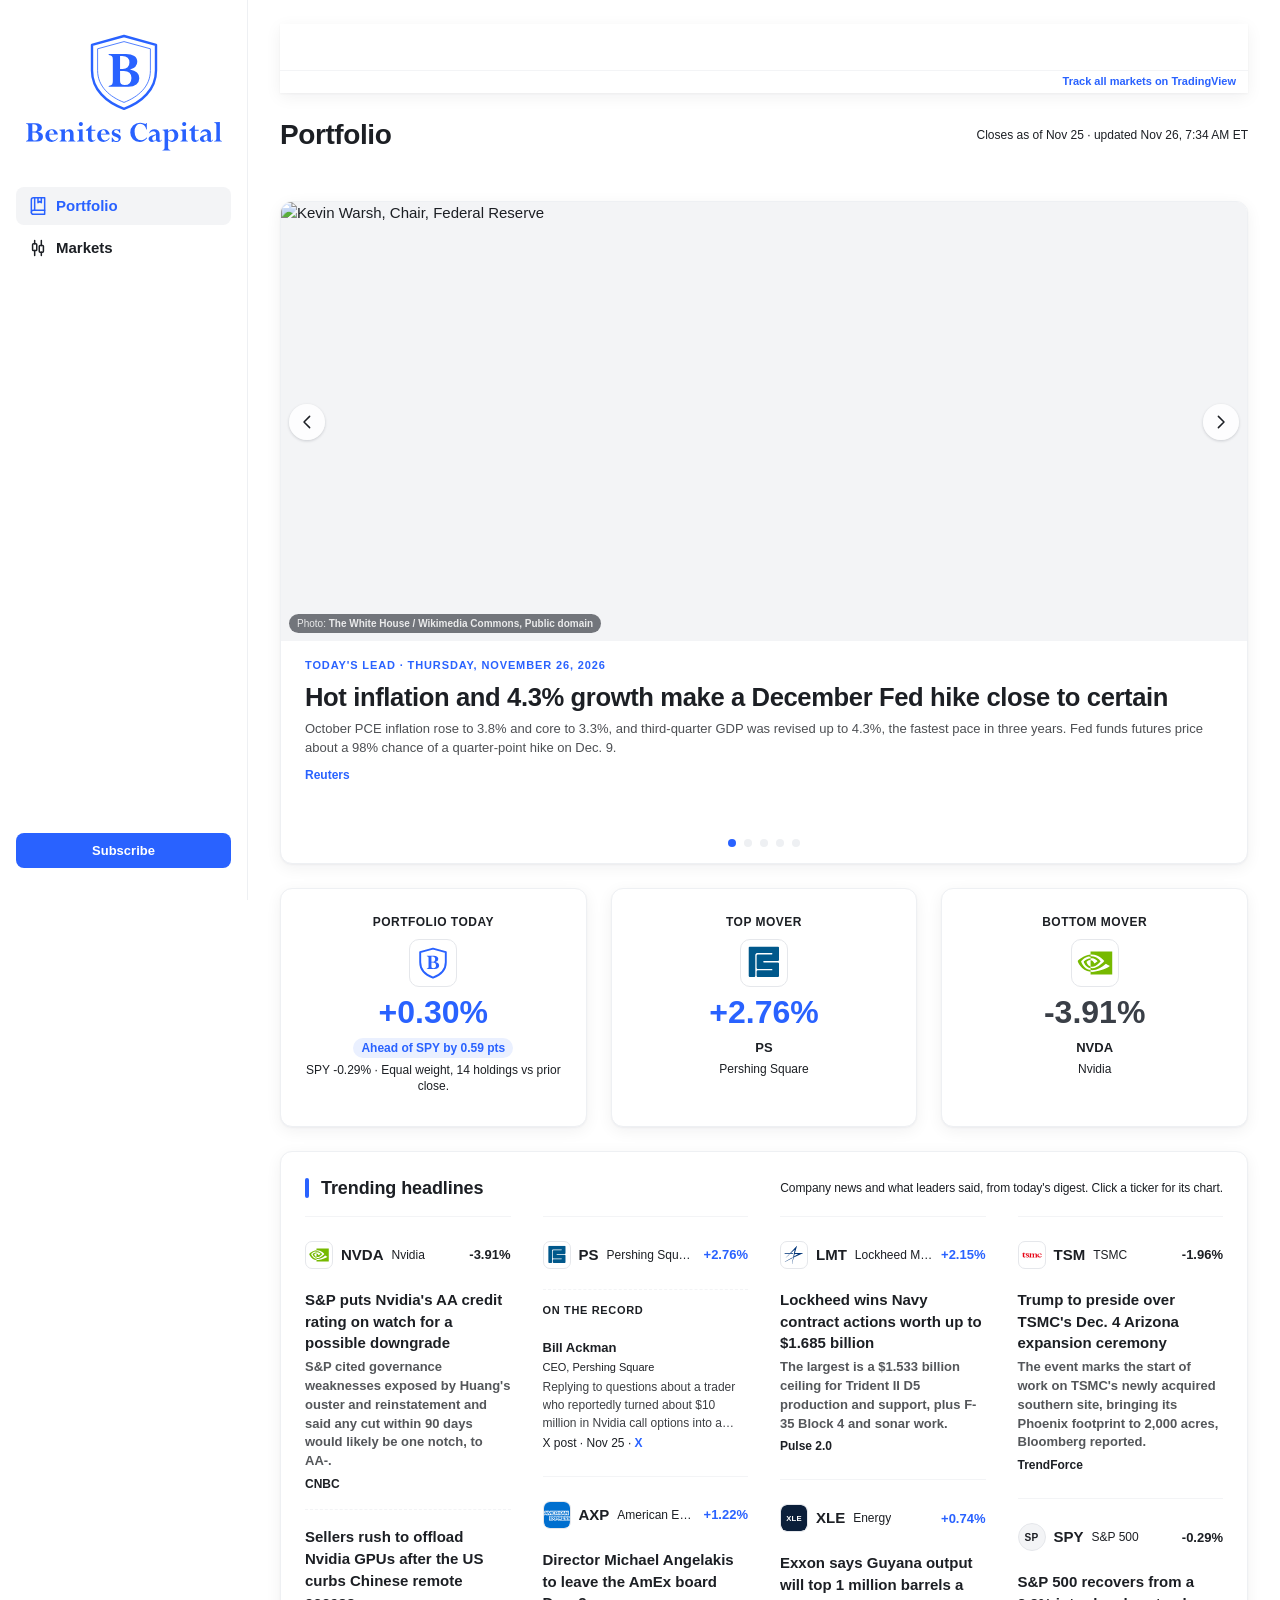
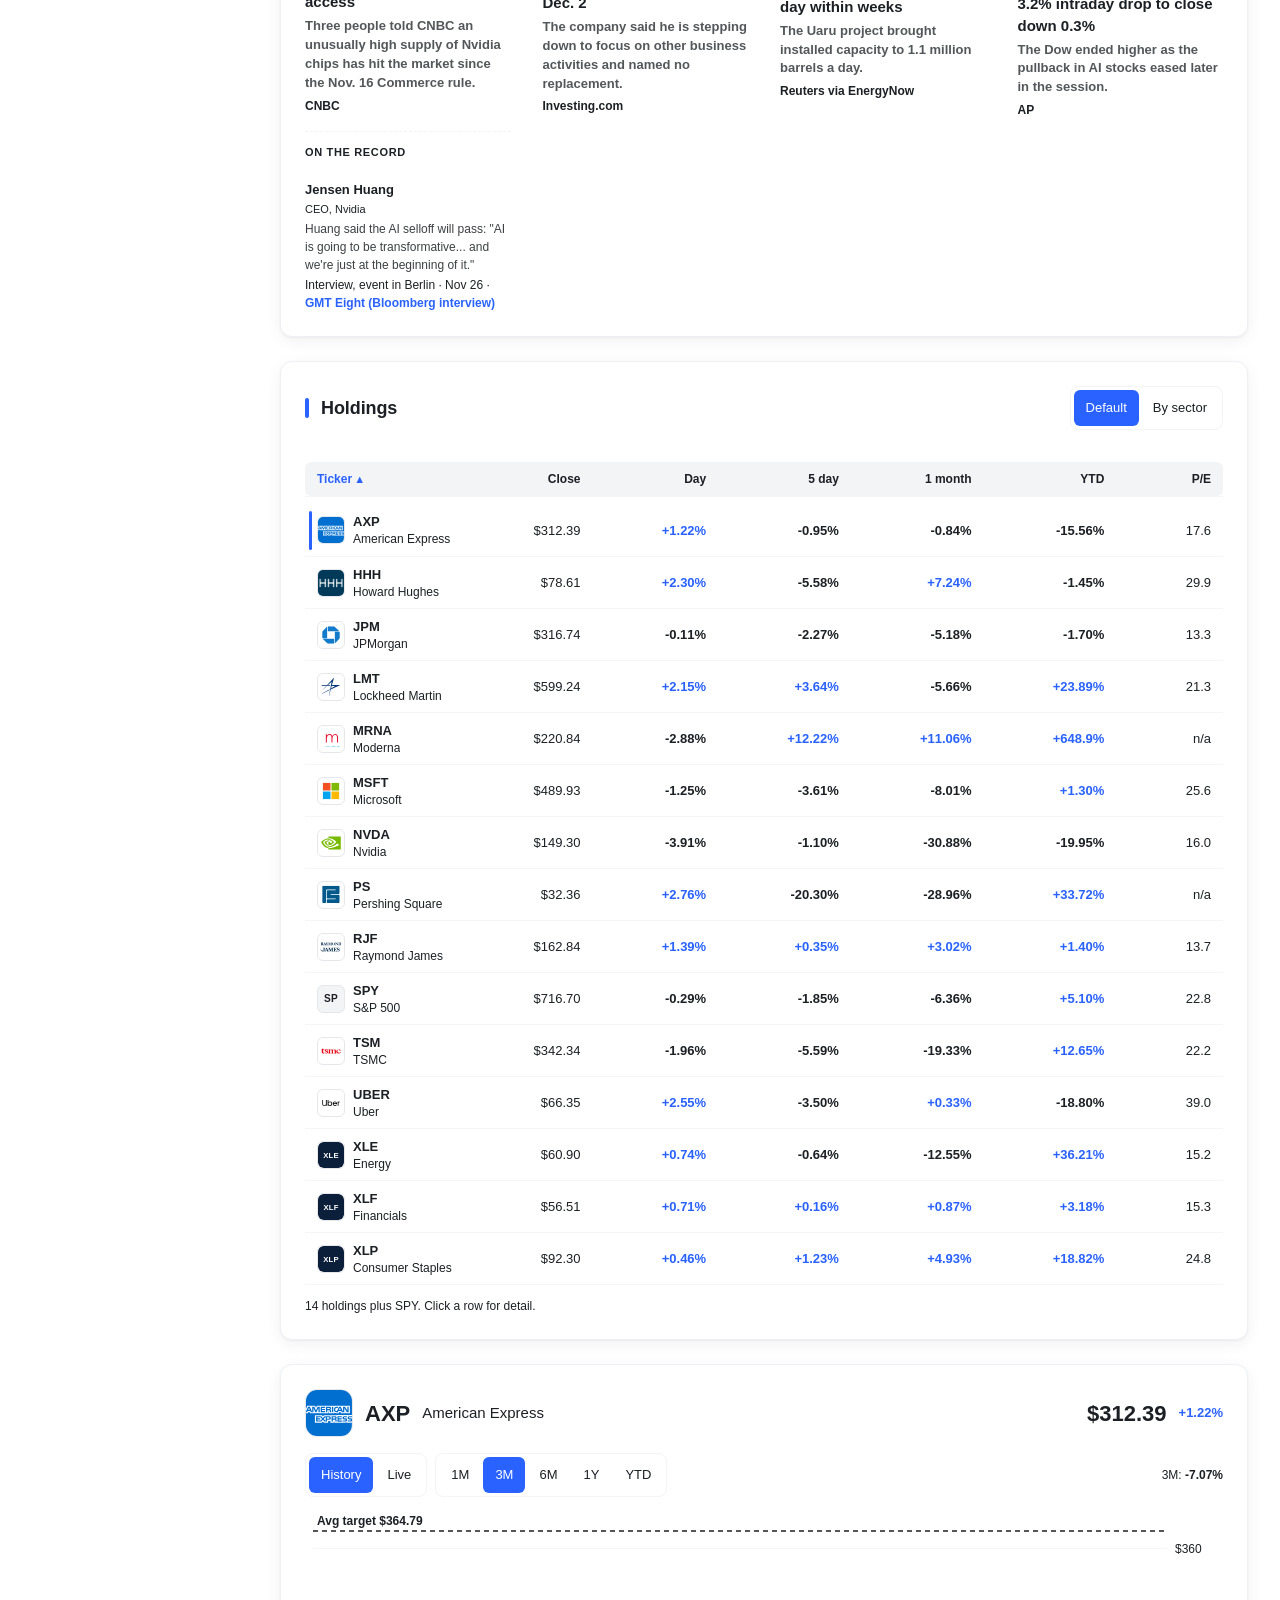
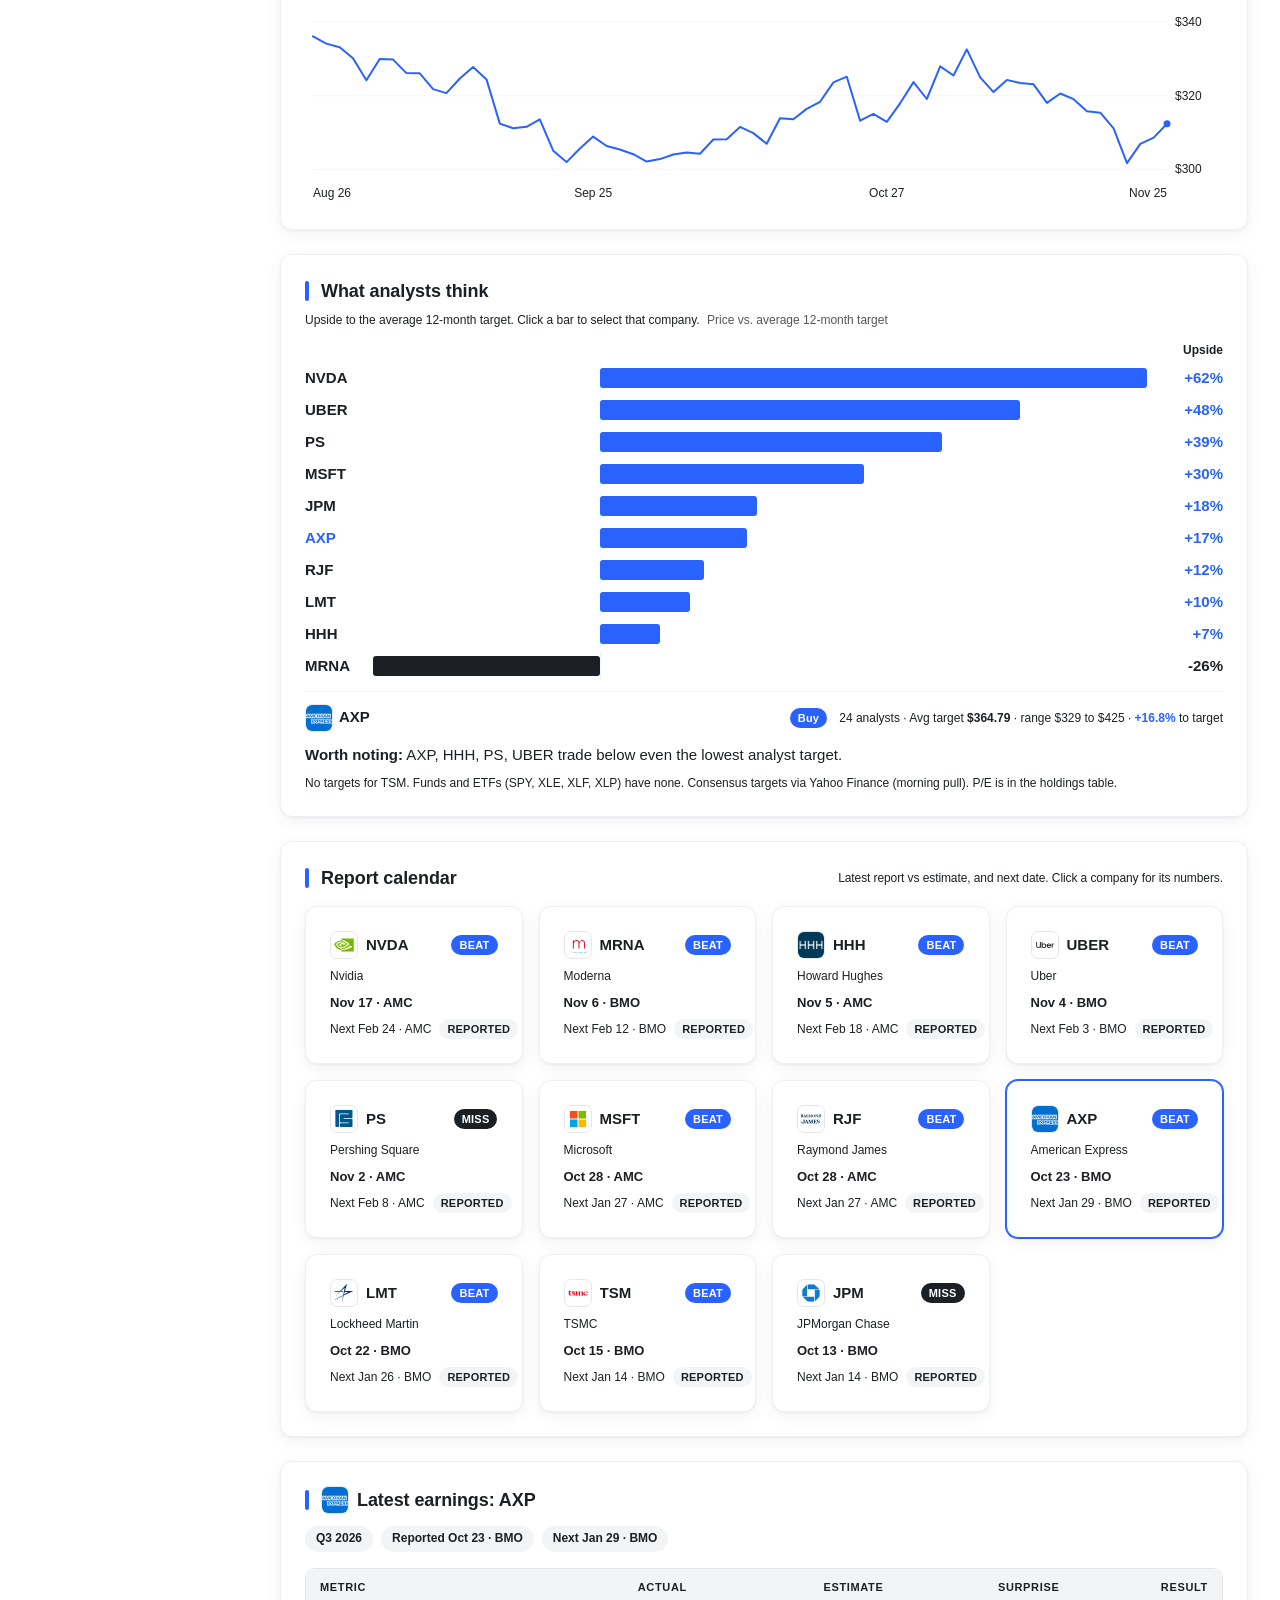
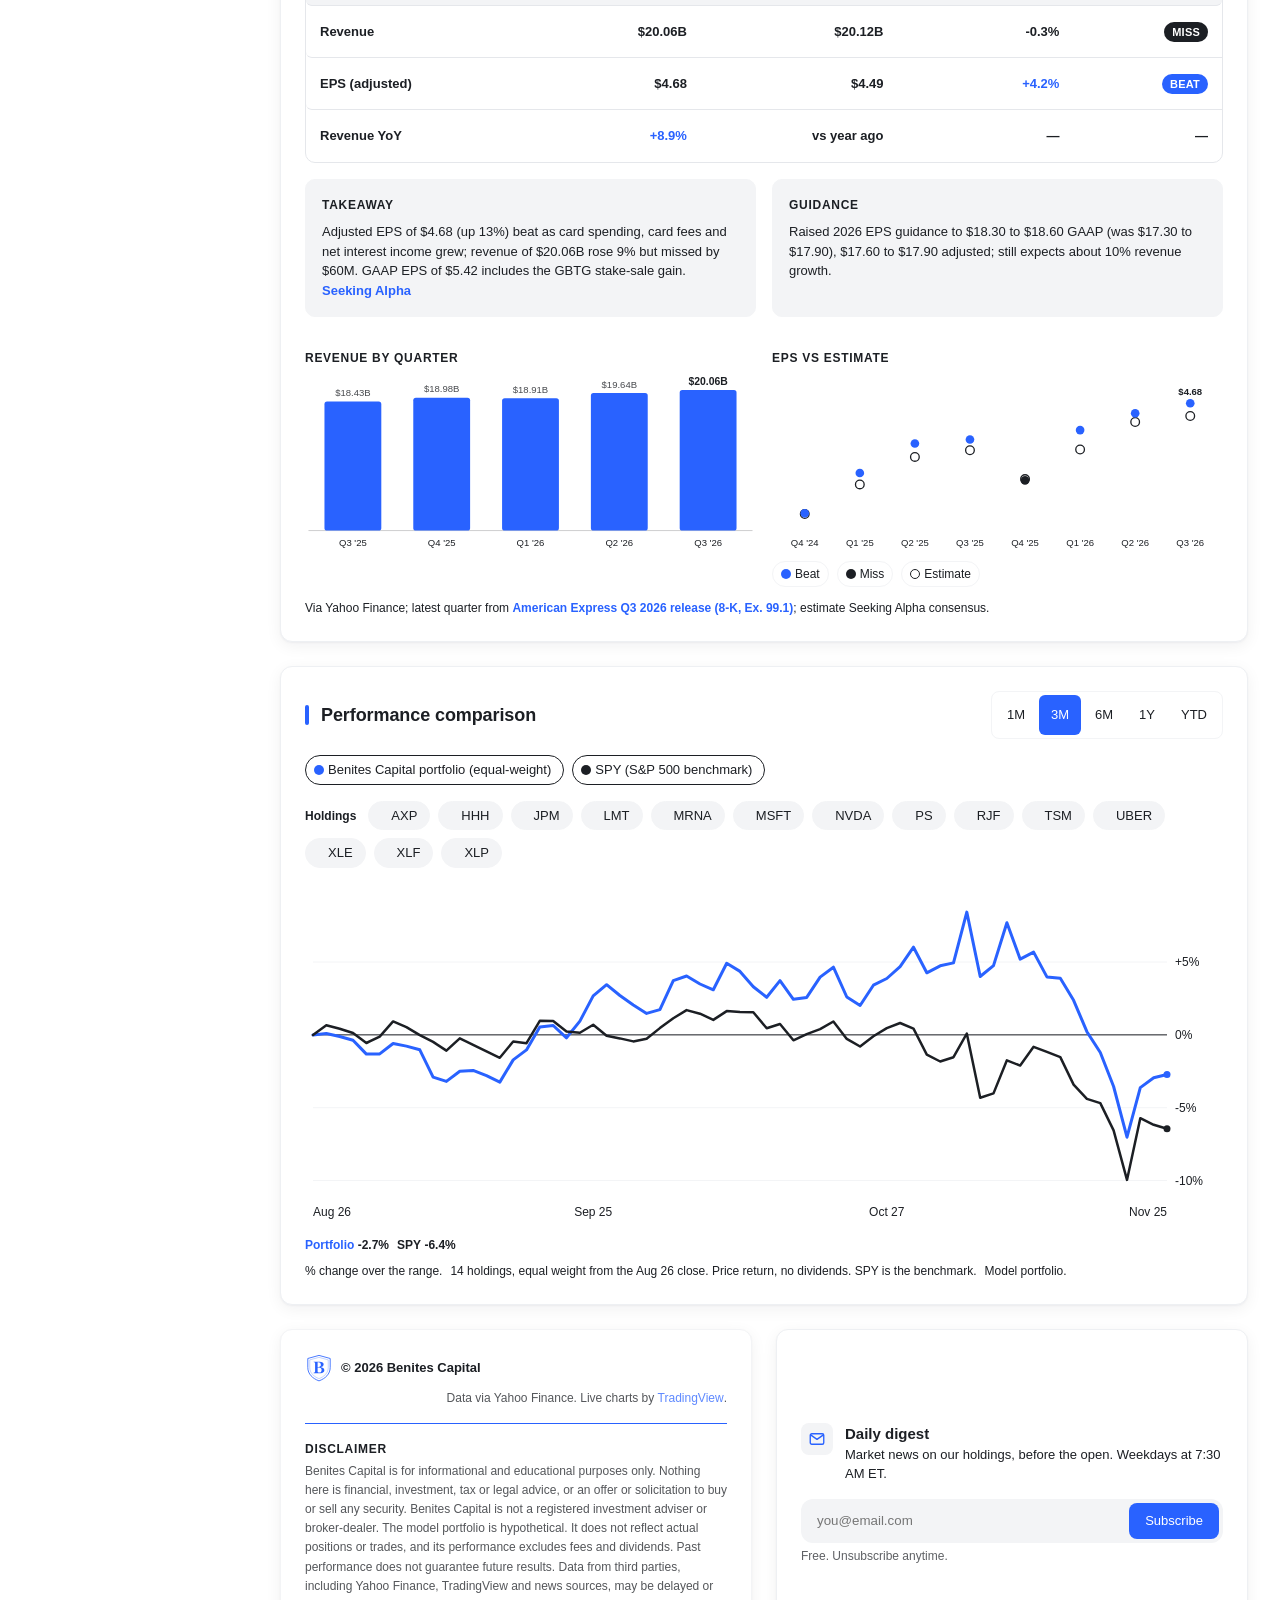
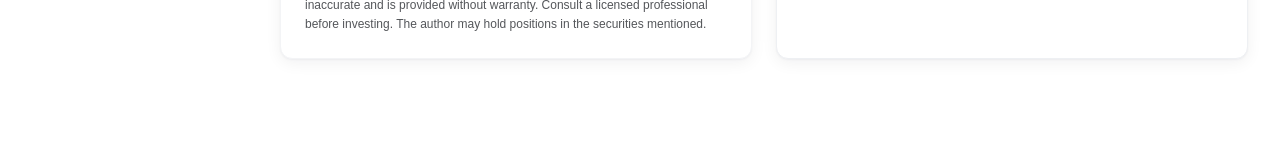
==== commit 38a85bc5: "Daily refresh 2026-11-26" ====
--- a/index.html
+++ b/index.html
@@ -1,16 +1,16 @@
 <!doctype html><html lang="en"><head><meta charset="utf-8"><meta name="viewport" content="width=device-width,initial-scale=1">
 <link rel="icon" type="image/svg+xml" href="favicon.svg"><title>Portfolio | Benites Capital</title>
-<meta name="description" content="Daily market news on the Benites Capital model portfolio, before the open. Weekdays at 7:30 AM ET."><meta property="og:type" content="website"><meta property="og:site_name" content="Benites Capital"><meta property="og:title" content="Benites Capital"><meta property="og:description" content="Daily market news on the Benites Capital model portfolio, before the open. Weekdays at 7:30 AM ET."><meta property="og:url" content="https://www.benitescapital.com/"><meta property="og:image" content="https://www.benitescapital.com/og-cover-perpetua-v2.png"><meta property="og:image:secure_url" content="https://www.benitescapital.com/og-cover-perpetua-v2.png"><meta property="og:image:type" content="image/png"><meta property="og:image:width" content="1200"><meta property="og:image:height" content="627"><meta property="og:image:alt" content="Benites Capital"><meta name="twitter:card" content="summary_large_image"><meta name="twitter:title" content="Benites Capital"><meta name="twitter:description" content="Daily market news on the Benites Capital model portfolio, before the open. Weekdays at 7:30 AM ET."><meta name="twitter:image" content="https://www.benitescapital.com/og-cover-perpetua-v2.png"><link rel="stylesheet" href="styles.css?v=202611250735"></head><body data-page="index">
+<meta name="description" content="Daily market news on the Benites Capital model portfolio, before the open. Weekdays at 7:30 AM ET."><meta property="og:type" content="website"><meta property="og:site_name" content="Benites Capital"><meta property="og:title" content="Benites Capital"><meta property="og:description" content="Daily market news on the Benites Capital model portfolio, before the open. Weekdays at 7:30 AM ET."><meta property="og:url" content="https://www.benitescapital.com/"><meta property="og:image" content="https://www.benitescapital.com/og-cover-perpetua-v2.png"><meta property="og:image:secure_url" content="https://www.benitescapital.com/og-cover-perpetua-v2.png"><meta property="og:image:type" content="image/png"><meta property="og:image:width" content="1200"><meta property="og:image:height" content="627"><meta property="og:image:alt" content="Benites Capital"><meta name="twitter:card" content="summary_large_image"><meta name="twitter:title" content="Benites Capital"><meta name="twitter:description" content="Daily market news on the Benites Capital model portfolio, before the open. Weekdays at 7:30 AM ET."><meta name="twitter:image" content="https://www.benitescapital.com/og-cover-perpetua-v2.png"><link rel="stylesheet" href="styles.css?v=202611260734"></head><body data-page="index">
 <div class="mtop"><a class="logo" href="index.html" aria-label="Benites Capital" title="Benites Capital"><svg class="bm" viewBox="0 0 100 100" width="48" height="48" role="img" aria-label="Benites Capital"><title>Benites Capital</title><path d="M50 5 L90 16 V48 C90 72 72 88 50 96 C28 88 10 72 10 48 V16 Z" fill="#FFFFFF" stroke="#2962FF" stroke-width="3" stroke-linejoin="round"/><path d="M50 12 L83 21 V48 C83 68 68 81 50 88 C32 81 17 68 17 48 V21 Z" fill="none" stroke="#2962FF" stroke-width="1"/><path d="M55.58 68.56H30.87V67.36Q34.09 66.71 35.06 65.5Q36.04 64.28 36.04 61.61V34.37Q36.04 31.56 34.96 30.38Q33.88 29.2 30.87 28.76V27.56H52.5Q59.14 27.56 62.87 30.08Q66.6 32.59 66.6 37.18Q66.6 44.3 57.49 46.83V46.96Q69.13 49.09 69.13 57.78Q69.13 62.61 65.43 65.58Q61.74 68.56 55.58 68.56ZM45.07 29.89V46.35H48.39Q52.33 46.35 54.55 44.16Q56.78 41.97 56.78 38.07Q56.78 29.89 47.74 29.89ZM49.93 48.64H45.07V61.2Q45.07 63.94 46.44 65.09Q47.81 66.23 51.03 66.23Q54.89 66.23 57.1 63.92Q59.31 61.61 59.31 57.54Q59.31 53.5 56.83 51.07Q54.35 48.64 49.93 48.64Z" fill="#2962FF"/></svg></a><button class="hamb" type="button" aria-label="Menu" aria-controls="sb" aria-expanded="false"><span></span></button></div>
 <div class="shell"><aside class="sb" id="sb"><a class="logo lockup" href="index.html" aria-label="Benites Capital" title="Benites Capital"><svg class="bm" viewBox="0 0 100 100" width="48" height="48" role="img" aria-label="Benites Capital"><title>Benites Capital</title><path d="M50 5 L90 16 V48 C90 72 72 88 50 96 C28 88 10 72 10 48 V16 Z" fill="#FFFFFF" stroke="#2962FF" stroke-width="3" stroke-linejoin="round"/><path d="M50 12 L83 21 V48 C83 68 68 81 50 88 C32 81 17 68 17 48 V21 Z" fill="none" stroke="#2962FF" stroke-width="1"/><path d="M55.58 68.56H30.87V67.36Q34.09 66.71 35.06 65.5Q36.04 64.28 36.04 61.61V34.37Q36.04 31.56 34.96 30.38Q33.88 29.2 30.87 28.76V27.56H52.5Q59.14 27.56 62.87 30.08Q66.6 32.59 66.6 37.18Q66.6 44.3 57.49 46.83V46.96Q69.13 49.09 69.13 57.78Q69.13 62.61 65.43 65.58Q61.74 68.56 55.58 68.56ZM45.07 29.89V46.35H48.39Q52.33 46.35 54.55 44.16Q56.78 41.97 56.78 38.07Q56.78 29.89 47.74 29.89ZM49.93 48.64H45.07V61.2Q45.07 63.94 46.44 65.09Q47.81 66.23 51.03 66.23Q54.89 66.23 57.1 63.92Q59.31 61.61 59.31 57.54Q59.31 53.5 56.83 51.07Q54.35 48.64 49.93 48.64Z" fill="#2962FF"/></svg><svg class="wmk" viewBox="6.60 -128.20 1291.70 188.40" role="img" aria-label="Benites Capital"><path d="M78.8 0H6.6V-3.5Q16 -5.4 18.85 -8.95Q21.7 -12.5 21.7 -20.3V-99.9Q21.7 -108.1 18.55 -111.55Q15.4 -115 6.6 -116.3V-119.8H69.8Q89.2 -119.8 100.1 -112.45Q111 -105.1 111 -91.7Q111 -70.9 84.4 -63.5V-63.1Q118.4 -56.9 118.4 -31.5Q118.4 -17.4 107.6 -8.7Q96.8 0 78.8 0ZM48.1 -113V-64.9H57.8Q69.3 -64.9 75.8 -71.3Q82.3 -77.7 82.3 -89.1Q82.3 -113 55.9 -113ZM62.3 -58.2H48.1V-21.5Q48.1 -13.5 52.1 -10.15Q56.1 -6.8 65.5 -6.8Q76.8 -6.8 83.25 -13.55Q89.7 -20.3 89.7 -32.2Q89.7 -44 82.45 -51.1Q75.2 -58.2 62.3 -58.2ZM213.7 -23.8H217.1Q211.9 -11.3 200.8 -4.1Q189.7 3.1 175.8 3.1Q157.7 3.1 145.65 -8.65Q133.6 -20.4 133.6 -38.1Q133.6 -56.1 145.95 -68.2Q158.3 -80.3 176.6 -80.3Q193.1 -80.3 204.05 -70.85Q215 -61.4 217.1 -45.5H158.6Q158.5 -43.9 158.5 -42.3Q158.5 -26.6 166.4 -16.8Q174.3 -7 186 -7Q202.7 -7 213.7 -23.8ZM158.6 -50.2H192.2Q191.5 -61.1 186.7 -67.95Q181.9 -74.8 174.9 -74.8Q167.9 -74.8 163.5 -68.1Q159.1 -61.4 158.6 -50.2ZM263.1 -80.3V-61.4H263.5Q274.6 -80.3 292.8 -80.3Q304.2 -80.3 312 -72.65Q319.8 -65 319.8 -52.2V-18.4Q319.8 -11.1 322.4 -8.15Q325 -5.2 331.9 -3.5V0H284.4V-3.5Q291.2 -5 293.9 -8.05Q296.6 -11.1 296.6 -17.4V-49.4Q296.6 -58.1 292.85 -62.95Q289.1 -67.8 282.3 -67.8Q270.4 -67.8 263.1 -54.3V-18.2Q263.1 -11.3 265.5 -8.4Q267.9 -5.5 274.5 -3.5V0H227.8V-3.5Q234.6 -5.2 237.25 -8.1Q239.9 -11 239.9 -16.8V-60Q239.9 -66.6 236.85 -69.6Q233.8 -72.6 226 -73.7V-77.2L259.6 -80.3ZM376.1 -80.3H379.6V-16.6Q379.6 -5 392.1 -3.5V0H343.5V-3.5Q351.3 -5 353.85 -7.9Q356.4 -10.8 356.4 -18.2V-59.4Q356.4 -66.5 353.7 -69.3Q351 -72.1 342.5 -73.7V-77.2ZM354.6 -114.9Q354.6 -120.4 358.55 -124.3Q362.5 -128.2 368.1 -128.2Q373.6 -128.2 377.5 -124.35Q381.4 -120.5 381.4 -114.9Q381.4 -109.3 377.5 -105.35Q373.6 -101.4 368.1 -101.4Q362.5 -101.4 358.55 -105.4Q354.6 -109.4 354.6 -114.9ZM463.6 -12.9 466 -10.6Q457.9 3.1 441.2 3.1Q428.8 3.1 421.9 -3.3Q415 -9.7 415 -21.5V-71.1H401.1V-75Q416.6 -84.5 434.3 -107.1H438.2V-77.2H463.6V-71.1H438.2V-26.6Q438.2 -16.1 441.55 -11.45Q444.9 -6.8 452.3 -6.8Q458.4 -6.8 463.6 -12.9ZM555.4 -23.8H558.8Q553.6 -11.3 542.5 -4.1Q531.4 3.1 517.5 3.1Q499.4 3.1 487.35 -8.65Q475.3 -20.4 475.3 -38.1Q475.3 -56.1 487.65 -68.2Q500 -80.3 518.3 -80.3Q534.8 -80.3 545.75 -70.85Q556.7 -61.4 558.8 -45.5H500.3Q500.2 -43.9 500.2 -42.3Q500.2 -26.6 508.1 -16.8Q516 -7 527.7 -7Q544.4 -7 555.4 -23.8ZM500.3 -50.2H533.9Q533.2 -61.1 528.4 -67.95Q523.6 -74.8 516.6 -74.8Q509.6 -74.8 505.2 -68.1Q500.8 -61.4 500.3 -50.2ZM571.8 3.1V-26.8H575.3Q586.9 -2.5 603.3 -2.5Q608.9 -2.5 612.95 -5.8Q617 -9.1 617 -13.7Q617 -18.7 613.3 -22.35Q609.6 -26 597.3 -30.8Q581.6 -36.9 576.6 -42.65Q571.6 -48.4 571.6 -56.7Q571.6 -66.7 579.15 -73.5Q586.7 -80.3 598.6 -80.3Q603 -80.3 613.9 -78.6Q618.2 -78 619.1 -78Q620.9 -78 623.8 -80.3H627.3V-56.1H623.8Q620.3 -64.9 614 -69.85Q607.7 -74.8 600 -74.8Q594.5 -74.8 590.8 -72.35Q587.1 -69.9 587.1 -66.2Q587.1 -62.5 590.2 -59.75Q593.3 -57 604.1 -52.9Q620.8 -46.5 626.4 -39.9Q632 -33.3 632 -23.6Q632 -12.4 623.45 -4.65Q614.9 3.1 604.1 3.1Q597.7 3.1 591.4 1.8Q585 0.4 582.4 0.4Q577.8 0.4 575.3 3.1ZM802.9 -78H799.6Q795.5 -96.1 784.8 -106.1Q774.1 -116.1 758.8 -116.1Q742.1 -116.1 732.25 -102Q722.4 -87.9 722.4 -64.1Q722.4 -37.6 733.9 -23.1Q745.4 -8.6 765.6 -8.6Q776.5 -8.6 785.6 -13.1Q794.7 -17.6 804.1 -27.6V-21.3Q786.3 3.1 755.6 3.1Q728.1 3.1 710.9 -13.95Q693.7 -31 693.7 -58.2Q693.7 -85.8 712.25 -104.35Q730.8 -122.9 758.4 -122.9Q769.7 -122.9 783.9 -117.9Q790 -115.7 792.2 -115.7Q796.6 -115.7 799.6 -121.9H802.9ZM837.3 3.1Q827.7 3.1 820.95 -2.85Q814.2 -8.8 814.2 -17.2Q814.2 -25.6 820.9 -31.15Q827.6 -36.7 848.9 -42.3Q859.2 -45 863.7 -46.7Q863.7 -57.4 859.1 -62.2Q854.5 -67 844.5 -67Q828.8 -67 821.3 -54.1H818.3Q821.4 -66.6 830.45 -73.45Q839.5 -80.3 852.9 -80.3Q868.4 -80.3 877.65 -72.7Q886.9 -65.1 886.9 -51.4V-15Q886.9 -4.7 891.6 -4.7Q896.5 -4.7 897.7 -11.9H901Q900.4 -4.7 895.5 -0.8Q890.6 3.1 882.2 3.1Q875.1 3.1 870.75 0.55Q866.4 -2 863.5 -7.8L861.7 -6.1Q851.3 3.1 837.3 3.1ZM863.5 -13.3V-42.6Q848.2 -36.1 843.25 -31.4Q838.3 -26.7 838.3 -19.3Q838.3 -13 841.25 -9.15Q844.2 -5.3 849 -5.3Q855.5 -5.3 863.5 -13.3ZM943.2 -80.3V-65.3Q956.2 -80.3 974.3 -80.3Q990 -80.3 1000.4 -68.65Q1010.8 -57 1010.8 -39.5Q1010.8 -20.9 999.35 -8.9Q987.9 3.1 970.2 3.1Q962.7 3.1 957.15 0.75Q951.6 -1.6 943.2 -8.2V40.6Q943.2 48.8 946 51.95Q948.8 55.1 957.5 56.9V60.2H906.1V56.7Q914.5 55.7 917.25 52Q920 48.3 920 37.3V-57.1Q920 -66 917.25 -69Q914.5 -72 906.1 -73.7V-77.2L939.7 -80.3ZM943.2 -59.8V-13.7Q952.2 -4.7 962.2 -4.7Q972.5 -4.7 978.85 -13.6Q985.2 -22.5 985.2 -37.1Q985.2 -52.3 979.15 -61.15Q973.1 -70 962.8 -70Q951.6 -70 943.2 -59.8ZM1057.4 -80.3H1060.9V-16.6Q1060.9 -5 1073.4 -3.5V0H1024.8V-3.5Q1032.6 -5 1035.15 -7.9Q1037.7 -10.8 1037.7 -18.2V-59.4Q1037.7 -66.5 1035 -69.3Q1032.3 -72.1 1023.8 -73.7V-77.2ZM1035.9 -114.9Q1035.9 -120.4 1039.85 -124.3Q1043.8 -128.2 1049.4 -128.2Q1054.9 -128.2 1058.8 -124.35Q1062.7 -120.5 1062.7 -114.9Q1062.7 -109.3 1058.8 -105.35Q1054.9 -101.4 1049.4 -101.4Q1043.8 -101.4 1039.85 -105.4Q1035.9 -109.4 1035.9 -114.9ZM1144.9 -12.9 1147.3 -10.6Q1139.2 3.1 1122.5 3.1Q1110.1 3.1 1103.2 -3.3Q1096.3 -9.7 1096.3 -21.5V-71.1H1082.4V-75Q1097.9 -84.5 1115.6 -107.1H1119.5V-77.2H1144.9V-71.1H1119.5V-26.6Q1119.5 -16.1 1122.85 -11.45Q1126.2 -6.8 1133.6 -6.8Q1139.7 -6.8 1144.9 -12.9ZM1175.6 3.1Q1166 3.1 1159.25 -2.85Q1152.5 -8.8 1152.5 -17.2Q1152.5 -25.6 1159.2 -31.15Q1165.9 -36.7 1187.2 -42.3Q1197.5 -45 1202 -46.7Q1202 -57.4 1197.4 -62.2Q1192.8 -67 1182.8 -67Q1167.1 -67 1159.6 -54.1H1156.6Q1159.7 -66.6 1168.75 -73.45Q1177.8 -80.3 1191.2 -80.3Q1206.7 -80.3 1215.95 -72.7Q1225.2 -65.1 1225.2 -51.4V-15Q1225.2 -4.7 1229.9 -4.7Q1234.8 -4.7 1236 -11.9H1239.3Q1238.7 -4.7 1233.8 -0.8Q1228.9 3.1 1220.5 3.1Q1213.4 3.1 1209.05 0.55Q1204.7 -2 1201.8 -7.8L1200 -6.1Q1189.6 3.1 1175.6 3.1ZM1201.8 -13.3V-42.6Q1186.5 -36.1 1181.55 -31.4Q1176.6 -26.7 1176.6 -19.3Q1176.6 -13 1179.55 -9.15Q1182.5 -5.3 1187.3 -5.3Q1193.8 -5.3 1201.8 -13.3ZM1246.9 0V-3.5Q1255.2 -4.8 1258.3 -8.05Q1261.4 -11.3 1261.4 -18.8V-107.1Q1261.4 -115.4 1258.25 -118.75Q1255.1 -122.1 1246.9 -122.5V-126L1281.1 -128.2H1284.6V-18.8Q1284.6 -11.1 1287.15 -8.25Q1289.7 -5.4 1298.3 -3.5V0Z" fill="#2962FF"/></svg></a>
 <nav class="tabs" aria-label="Main"><a class="tl on" href="index.html" aria-current="page"><svg viewBox="0 0 24 24" aria-hidden="true"><path d="M4 19.5v-15A2.5 2.5 0 016.5 2H20v15H6.5A2.5 2.5 0 004 19.5z"/><path d="M4 19.5A2.5 2.5 0 006.5 22H20v-5"/><path d="M8 2v15"/><path d="M12 2v6l2-1.5L16 8V2"/></svg>Portfolio</a><a class="tl" href="markets.html"><svg viewBox="0 0 24 24" aria-hidden="true"><path d="M8 3v4M8 15v6M16 3v6M16 17v4"/><rect x="5.5" y="7" width="5" height="8" rx="1"/><rect x="13.5" y="9" width="5" height="8" rx="1"/></svg>Markets</a></nav><a class="btn sbb" href="#s-sub">Subscribe</a></aside>
 <main class="grid"><div class="tape" id="tape"></div>
 <div class="ph"><h1>Portfolio</h1><span class="cap" id="asof"></span></div>
-<div class="dcarousel card" id="s-lead" aria-roledescription="carousel" aria-label="This week's headlines"><div class="dcarousel-viewport"><div class="dcarousel-track"><div class="dcarousel-slide" role="group" aria-roledescription="slide" aria-label="1 of 5"><figure class="dhero" data-lead="https://ca.finance.yahoo.com/news/trump-administration-set-unveil-tariffs-161914602.html"><div class="dh-media"><img src="https://www.benitescapital.com/images/library/jamieson-greer-1.jpg" srcset="https://www.benitescapital.com/images/library/jamieson-greer-1-1280.jpg 1280w, https://www.benitescapital.com/images/library/jamieson-greer-1.jpg 2560w" sizes="(max-width: 900px) 100vw, 1200px" alt="Jamieson Greer, US Trade Representative" fetchpriority="high" decoding="async"><span class="dh-c">Photo: <a href="https://commons.wikimedia.org/wiki/File:Vice_President_JD_Vance_swears_in_Jamieson_Greer_as_U.S._Trade_Representative.jpg" target="_blank" rel="noopener">Office of the United States Trade Representative / Wikimedia Commons, Public domain</a></span></div><figcaption><span class="dh-eb">Today's lead &middot; Wednesday, November 25, 2026</span><a class="dh-t" href="https://ca.finance.yahoo.com/news/trump-administration-set-unveil-tariffs-161914602.html" target="_blank" rel="noopener">Trump administration set to unveil new tariffs on 16 trading partners after excess-capacity probe</a><span class="dh-d">The US Trade Representative is expected to propose duties on top of existing tariffs for China, the EU, India, Japan, South Korea, Taiwan and others, sources told Reuters. Rates are not yet set, and deal caps such as 15% for the EU, Japan and South Korea are expected to be honored.</span><span class="dh-m"><a class="dh-s" href="https://ca.finance.yahoo.com/news/trump-administration-set-unveil-tariffs-161914602.html" target="_blank" rel="noopener">Reuters</a></span></figcaption></figure>
-</div><div class="dcarousel-slide" role="group" aria-roledescription="slide" aria-label="2 of 5" aria-hidden="true"><figure class="dhero" data-lead="https://www.axios.com/2026/11/23/nvidia-board-jensen-huang-as-ceo"><div class="dh-media"><img src="https://www.benitescapital.com/images/library/jensen-huang-1.jpg" srcset="https://www.benitescapital.com/images/library/jensen-huang-1-1280.jpg 1280w, https://www.benitescapital.com/images/library/jensen-huang-1.jpg 2560w" sizes="(max-width: 900px) 100vw, 1200px" alt="Nvidia CEO Jensen Huang waving at the White House AI Summit, July 2025" loading="lazy" decoding="async"><span class="dh-c">Photo: <a href="https://commons.wikimedia.org/wiki/File:Nvidia_CEO_Jensen_Huang_is_recognized_by_President_Donald_Trump_during_remarks_at_the_White_House_AI_Summit_at_Andrew_W._Mellon_Auditorium_in_Washington_(54677035268).jpg" target="_blank" rel="noopener">The White House / Wikimedia Commons, Public domain</a></span></div><figcaption><span class="dh-eb">This week &middot; Monday, November 23, 2026</span><a class="dh-t" href="https://www.axios.com/2026/11/23/nvidia-board-jensen-huang-as-ceo" target="_blank" rel="noopener">Nvidia&#x27;s board reinstates Jensen Huang as CEO</a><span class="dh-d">The board voted unanimously to bring Huang back, effective immediately, after hearing from senior US government officials that his return poses no national security risk.</span><span class="dh-m"><a class="dh-s" href="https://www.axios.com/2026/11/23/nvidia-board-jensen-huang-as-ceo" target="_blank" rel="noopener">Axios</a></span></figcaption></figure>
-</div><div class="dcarousel-slide" role="group" aria-roledescription="slide" aria-label="3 of 5" aria-hidden="true"><figure class="dhero" data-lead="https://money.usnews.com/investing/news/articles/2026-11-20/wall-st-futures-slip-as-anthropic-debut-fails-to-reassure-ai-investors"><div class="dh-media dh-pos-bottom"><img src="https://www.benitescapital.com/images/library/anthropic-nasdaq-bell-1.jpg" srcset="https://www.benitescapital.com/images/library/anthropic-nasdaq-bell-1-1280.jpg 1280w, https://www.benitescapital.com/images/library/anthropic-nasdaq-bell-1.jpg 2560w" sizes="(max-width: 900px) 100vw, 1200px" alt="Anthropic CEO Dario Amodei, center, clapping at the Nasdaq opening bell ceremony in Times Square, November 19, 2026" loading="lazy" decoding="async"><span class="dh-c">Photo: <a href="https://apnews.com/article/anthropic-ipo-nasdaq-ai-b6a74b8949021207dc162fcc876c4649" target="_blank" rel="noopener">AP Photo/Seth Wenig</a></span></div><figcaption><span class="dh-eb">This week &middot; Friday, November 20, 2026</span><a class="dh-t" href="https://money.usnews.com/investing/news/articles/2026-11-20/wall-st-futures-slip-as-anthropic-debut-fails-to-reassure-ai-investors" target="_blank" rel="noopener">Anthropic slips a day after its debut as the AI selloff deepens</a><span class="dh-d">Anthropic fell 6.8% in premarket trading after a 17% first-day gain, and Nasdaq 100 futures dropped as chipmakers and hyperscalers slid. Wall Street&#x27;s main indexes are on track for their steepest weekly decline since April 2025.</span><span class="dh-m"><a class="dh-s" href="https://money.usnews.com/investing/news/articles/2026-11-20/wall-st-futures-slip-as-anthropic-debut-fails-to-reassure-ai-investors" target="_blank" rel="noopener">Reuters</a></span></figcaption></figure>
-</div><div class="dcarousel-slide" role="group" aria-roledescription="slide" aria-label="4 of 5" aria-hidden="true"><figure class="dhero" data-lead="https://www.reuters.com/3fec1b0a85a0/world/china/trumps-historic-meeting-with-xi-putin-headlines-asia-trip-2026-11-18/"><div class="dh-media"><img src="https://www.benitescapital.com/images/library/trump-xi-putin-1.jpg" srcset="https://www.benitescapital.com/images/library/trump-xi-putin-1-1280.jpg 1280w, https://www.benitescapital.com/images/library/trump-xi-putin-1.jpg 1880w" sizes="(max-width: 900px) 100vw, 1200px" alt="Donald Trump, Xi Jinping and Vladimir Putin greet each other at the APEC reception in Shenzhen, November 18, 2026" loading="lazy" decoding="async"><span class="dh-c">Photo: <a href="https://commons.wikimedia.org/wiki/File:Vladimir_Putin,_Xi_Jinping_and_Donald_Trump_at_APEC_China_2026.jpg" target="_blank" rel="noopener">Kremlin.ru / Wikimedia Commons, CC BY 4.0, Nov 18 APEC reception</a></span></div><figcaption><span class="dh-eb">This week &middot; Thursday, November 19, 2026</span><a class="dh-t" href="https://www.reuters.com/3fec1b0a85a0/world/china/trumps-historic-meeting-with-xi-putin-headlines-asia-trip-2026-11-18/" target="_blank" rel="noopener">Trump, Xi and Putin agree to a &quot;peace declaration&quot; that pledges more refined fuel supply</a><span class="dh-d">At their first three-way meeting, held Thursday in Shenzhen, the three leaders pledged to increase supplies of refined petroleum products, advance UN reform and hold talks on reducing nuclear risks. Reuters said the trip produced few tangible victories.</span><span class="dh-m"><a class="dh-s" href="https://www.reuters.com/3fec1b0a85a0/world/china/trumps-historic-meeting-with-xi-putin-headlines-asia-trip-2026-11-18/" target="_blank" rel="noopener">Reuters</a></span></figcaption></figure>
-</div><div class="dcarousel-slide" role="group" aria-roledescription="slide" aria-label="5 of 5" aria-hidden="true"><figure class="dhero" data-lead="https://www.cnbc.com/2026/11/18/anthropic-ipo-ai-offering-price.html"><div class="dh-media dh-pos-center"><img src="https://www.benitescapital.com/images/library/anthropic-logo-1.jpg" srcset="https://www.benitescapital.com/images/library/anthropic-logo-1-1280.jpg 1280w, https://www.benitescapital.com/images/library/anthropic-logo-1.jpg 2560w" sizes="(max-width: 900px) 100vw, 1200px" alt="Anthropic logo" loading="lazy" decoding="async"><span class="dh-c">Logo: <a href="https://www.anthropic.com/press-kit" target="_blank" rel="noopener">Anthropic logo. Anthropic, official press kit.</a></span></div><figcaption><span class="dh-eb">This week &middot; Wednesday, November 18, 2026</span><a class="dh-t" href="https://www.cnbc.com/2026/11/18/anthropic-ipo-ai-offering-price.html" target="_blank" rel="noopener">Anthropic prices its IPO at $83 a share, above the expected range</a><span class="dh-d">The stock starts trading on the Nasdaq as ANT on Thursday. Anthropic sold 980 million shares, raising a record $81.3 billion. Microsoft, Nvidia, Google and AMD agreed to invest a combined $26 billion.</span><span class="dh-m"><a class="dh-s" href="https://www.cnbc.com/2026/11/18/anthropic-ipo-ai-offering-price.html" target="_blank" rel="noopener">CNBC</a></span></figcaption></figure>
+<div class="dcarousel card" id="s-lead" aria-roledescription="carousel" aria-label="This week's headlines"><div class="dcarousel-viewport"><div class="dcarousel-track"><div class="dcarousel-slide" role="group" aria-roledescription="slide" aria-label="1 of 5"><figure class="dhero" data-lead="https://www.investing.com/news/economy-news/us-inflation-rises-further-in-october-5050840"><div class="dh-media"><img src="https://www.benitescapital.com/images/library/kevin-warsh-2.jpg" srcset="https://www.benitescapital.com/images/library/kevin-warsh-2-1280.jpg 1280w, https://www.benitescapital.com/images/library/kevin-warsh-2.jpg 2560w" sizes="(max-width: 900px) 100vw, 1200px" alt="Kevin Warsh, Chair, Federal Reserve" fetchpriority="high" decoding="async"><span class="dh-c">Photo: <a href="https://commons.wikimedia.org/wiki/File:Swearing-in_ceremony_for_Federal_Reserve_Chair_Kevin_Warsh_at_the_White_House,_Friday,_May_22,_2026_-_5.jpg" target="_blank" rel="noopener">The White House / Wikimedia Commons, Public domain</a></span></div><figcaption><span class="dh-eb">Today's lead &middot; Thursday, November 26, 2026</span><a class="dh-t" href="https://www.investing.com/news/economy-news/us-inflation-rises-further-in-october-5050840" target="_blank" rel="noopener">Hot inflation and 4.3% growth make a December Fed hike close to certain</a><span class="dh-d">October PCE inflation rose to 3.8% and core to 3.3%, and third-quarter GDP was revised up to 4.3%, the fastest pace in three years. Fed funds futures price about a 98% chance of a quarter-point hike on Dec. 9.</span><span class="dh-m"><a class="dh-s" href="https://www.investing.com/news/economy-news/us-inflation-rises-further-in-october-5050840" target="_blank" rel="noopener">Reuters</a></span></figcaption></figure>
+</div><div class="dcarousel-slide" role="group" aria-roledescription="slide" aria-label="2 of 5" aria-hidden="true"><figure class="dhero" data-lead="https://ustr.gov/about/policy-offices/press-office/press-releases/2026/november/ustr-makes-determinations-and-proposes-actions-14-section-301-investigations-relating-structural"><div class="dh-media"><img src="https://www.benitescapital.com/images/library/jamieson-greer-1.jpg" srcset="https://www.benitescapital.com/images/library/jamieson-greer-1-1280.jpg 1280w, https://www.benitescapital.com/images/library/jamieson-greer-1.jpg 2560w" sizes="(max-width: 900px) 100vw, 1200px" alt="Jamieson Greer, US Trade Representative" loading="lazy" decoding="async"><span class="dh-c">Photo: <a href="https://commons.wikimedia.org/wiki/File:Vice_President_JD_Vance_swears_in_Jamieson_Greer_as_U.S._Trade_Representative.jpg" target="_blank" rel="noopener">Office of the United States Trade Representative / Wikimedia Commons, Public domain</a></span></div><figcaption><span class="dh-eb">This week &middot; Wednesday, November 25, 2026</span><a class="dh-t" href="https://ustr.gov/about/policy-offices/press-office/press-releases/2026/november/ustr-makes-determinations-and-proposes-actions-14-section-301-investigations-relating-structural" target="_blank" rel="noopener">US proposes new tariffs on 14 trading partners after excess-capacity probe</a><span class="dh-d">USTR found that China, the EU, Japan, Korea, Taiwan, India and eight other economies have unreasonable excess-capacity practices and proposed tariffs that will not stack with certain existing duties and are not expected to take effect until 2027.</span><span class="dh-m"><a class="dh-s" href="https://ustr.gov/about/policy-offices/press-office/press-releases/2026/november/ustr-makes-determinations-and-proposes-actions-14-section-301-investigations-relating-structural" target="_blank" rel="noopener">USTR</a></span></figcaption></figure>
+</div><div class="dcarousel-slide" role="group" aria-roledescription="slide" aria-label="3 of 5" aria-hidden="true"><figure class="dhero" data-lead="https://www.axios.com/2026/11/23/nvidia-board-jensen-huang-as-ceo"><div class="dh-media"><img src="https://www.benitescapital.com/images/library/jensen-huang-1.jpg" srcset="https://www.benitescapital.com/images/library/jensen-huang-1-1280.jpg 1280w, https://www.benitescapital.com/images/library/jensen-huang-1.jpg 2560w" sizes="(max-width: 900px) 100vw, 1200px" alt="Nvidia CEO Jensen Huang waving at the White House AI Summit, July 2025" loading="lazy" decoding="async"><span class="dh-c">Photo: <a href="https://commons.wikimedia.org/wiki/File:Nvidia_CEO_Jensen_Huang_is_recognized_by_President_Donald_Trump_during_remarks_at_the_White_House_AI_Summit_at_Andrew_W._Mellon_Auditorium_in_Washington_(54677035268).jpg" target="_blank" rel="noopener">The White House / Wikimedia Commons, Public domain</a></span></div><figcaption><span class="dh-eb">This week &middot; Monday, November 23, 2026</span><a class="dh-t" href="https://www.axios.com/2026/11/23/nvidia-board-jensen-huang-as-ceo" target="_blank" rel="noopener">Nvidia&#x27;s board reinstates Jensen Huang as CEO</a><span class="dh-d">The board voted unanimously to bring Huang back, effective immediately, after hearing from senior US government officials that his return poses no national security risk.</span><span class="dh-m"><a class="dh-s" href="https://www.axios.com/2026/11/23/nvidia-board-jensen-huang-as-ceo" target="_blank" rel="noopener">Axios</a></span></figcaption></figure>
+</div><div class="dcarousel-slide" role="group" aria-roledescription="slide" aria-label="4 of 5" aria-hidden="true"><figure class="dhero" data-lead="https://money.usnews.com/investing/news/articles/2026-11-20/wall-st-futures-slip-as-anthropic-debut-fails-to-reassure-ai-investors"><div class="dh-media dh-pos-bottom"><img src="https://www.benitescapital.com/images/library/anthropic-nasdaq-bell-1.jpg" srcset="https://www.benitescapital.com/images/library/anthropic-nasdaq-bell-1-1280.jpg 1280w, https://www.benitescapital.com/images/library/anthropic-nasdaq-bell-1.jpg 2560w" sizes="(max-width: 900px) 100vw, 1200px" alt="Anthropic CEO Dario Amodei, center, clapping at the Nasdaq opening bell ceremony in Times Square, November 19, 2026" loading="lazy" decoding="async"><span class="dh-c">Photo: <a href="https://apnews.com/article/anthropic-ipo-nasdaq-ai-b6a74b8949021207dc162fcc876c4649" target="_blank" rel="noopener">AP Photo/Seth Wenig</a></span></div><figcaption><span class="dh-eb">This week &middot; Friday, November 20, 2026</span><a class="dh-t" href="https://money.usnews.com/investing/news/articles/2026-11-20/wall-st-futures-slip-as-anthropic-debut-fails-to-reassure-ai-investors" target="_blank" rel="noopener">Anthropic slips a day after its debut as the AI selloff deepens</a><span class="dh-d">Anthropic fell 6.8% in premarket trading after a 17% first-day gain, and Nasdaq 100 futures dropped as chipmakers and hyperscalers slid. Wall Street&#x27;s main indexes are on track for their steepest weekly decline since April 2025.</span><span class="dh-m"><a class="dh-s" href="https://money.usnews.com/investing/news/articles/2026-11-20/wall-st-futures-slip-as-anthropic-debut-fails-to-reassure-ai-investors" target="_blank" rel="noopener">Reuters</a></span></figcaption></figure>
+</div><div class="dcarousel-slide" role="group" aria-roledescription="slide" aria-label="5 of 5" aria-hidden="true"><figure class="dhero" data-lead="https://www.reuters.com/3fec1b0a85a0/world/china/trumps-historic-meeting-with-xi-putin-headlines-asia-trip-2026-11-18/"><div class="dh-media"><img src="https://www.benitescapital.com/images/library/trump-xi-putin-1.jpg" srcset="https://www.benitescapital.com/images/library/trump-xi-putin-1-1280.jpg 1280w, https://www.benitescapital.com/images/library/trump-xi-putin-1.jpg 1880w" sizes="(max-width: 900px) 100vw, 1200px" alt="Donald Trump, Xi Jinping and Vladimir Putin greet each other at the APEC reception in Shenzhen, November 18, 2026" loading="lazy" decoding="async"><span class="dh-c">Photo: <a href="https://commons.wikimedia.org/wiki/File:Vladimir_Putin,_Xi_Jinping_and_Donald_Trump_at_APEC_China_2026.jpg" target="_blank" rel="noopener">Kremlin.ru / Wikimedia Commons, CC BY 4.0, Nov 18 APEC reception</a></span></div><figcaption><span class="dh-eb">This week &middot; Thursday, November 19, 2026</span><a class="dh-t" href="https://www.reuters.com/3fec1b0a85a0/world/china/trumps-historic-meeting-with-xi-putin-headlines-asia-trip-2026-11-18/" target="_blank" rel="noopener">Trump, Xi and Putin agree to a &quot;peace declaration&quot; that pledges more refined fuel supply</a><span class="dh-d">At their first three-way meeting, held Thursday in Shenzhen, the three leaders pledged to increase supplies of refined petroleum products, advance UN reform and hold talks on reducing nuclear risks. Reuters said the trip produced few tangible victories.</span><span class="dh-m"><a class="dh-s" href="https://www.reuters.com/3fec1b0a85a0/world/china/trumps-historic-meeting-with-xi-putin-headlines-asia-trip-2026-11-18/" target="_blank" rel="noopener">Reuters</a></span></figcaption></figure>
 </div></div><button type="button" class="dcarousel-btn prev" aria-label="Previous headline"><svg viewBox="0 0 24 24" aria-hidden="true"><path d="M15.5 4.5L8 12l7.5 7.5" fill="none" stroke="currentColor" stroke-width="2" stroke-linecap="round" stroke-linejoin="round"/></svg></button><button type="button" class="dcarousel-btn next" aria-label="Next headline"><svg viewBox="0 0 24 24" aria-hidden="true"><path d="M8.5 4.5L16 12l-7.5 7.5" fill="none" stroke="currentColor" stroke-width="2" stroke-linecap="round" stroke-linejoin="round"/></svg></button></div><div class="dcarousel-dots" role="tablist" aria-label="Choose headline"><button type="button" class="dcarousel-dot on" aria-label="Headline 1 of 5" aria-current="true"></button><button type="button" class="dcarousel-dot" aria-label="Headline 2 of 5" aria-current="false"></button><button type="button" class="dcarousel-dot" aria-label="Headline 3 of 5" aria-current="false"></button><button type="button" class="dcarousel-dot" aria-label="Headline 4 of 5" aria-current="false"></button><button type="button" class="dcarousel-dot" aria-label="Headline 5 of 5" aria-current="false"></button></div></div>
 
 <div class="grid toprow solo"><section class="card" id="s-top"><h2 id="sumh">Portfolio today</h2><p class="top" id="sumt"></p><div class="cap" id="sums" style="margin-top:var(--s2)"></div></section></div>
@@ -29,4 +29,4 @@
 
 <footer class="sf"><div class="sfgrid"><section class="card sfd"><div class="sfr"><a class="sfb" href="index.html" aria-label="Benites Capital"><svg class="bm" viewBox="0 0 100 100" width="48" height="48" role="img" aria-label="Benites Capital"><title>Benites Capital</title><path d="M50 5 L90 16 V48 C90 72 72 88 50 96 C28 88 10 72 10 48 V16 Z" fill="#FFFFFF" stroke="#2962FF" stroke-width="3" stroke-linejoin="round"/><path d="M50 12 L83 21 V48 C83 68 68 81 50 88 C32 81 17 68 17 48 V21 Z" fill="none" stroke="#2962FF" stroke-width="1"/><path d="M55.58 68.56H30.87V67.36Q34.09 66.71 35.06 65.5Q36.04 64.28 36.04 61.61V34.37Q36.04 31.56 34.96 30.38Q33.88 29.2 30.87 28.76V27.56H52.5Q59.14 27.56 62.87 30.08Q66.6 32.59 66.6 37.18Q66.6 44.3 57.49 46.83V46.96Q69.13 49.09 69.13 57.78Q69.13 62.61 65.43 65.58Q61.74 68.56 55.58 68.56ZM45.07 29.89V46.35H48.39Q52.33 46.35 54.55 44.16Q56.78 41.97 56.78 38.07Q56.78 29.89 47.74 29.89ZM49.93 48.64H45.07V61.2Q45.07 63.94 46.44 65.09Q47.81 66.23 51.03 66.23Q54.89 66.23 57.1 63.92Q59.31 61.61 59.31 57.54Q59.31 53.5 56.83 51.07Q54.35 48.64 49.93 48.64Z" fill="#2962FF"/></svg><span>&copy; 2026 Benites Capital</span></a><div class="sfc">Data via Yahoo Finance. Live charts by <a href="https://www.tradingview.com/" target="_blank" rel="noopener nofollow">TradingView</a>.</div></div><div class="sfd-b"><h4>Disclaimer</h4><p>Benites Capital is for informational and educational purposes only. Nothing here is financial, investment, tax or legal advice, or an offer or solicitation to buy or sell any security. Benites Capital is not a registered investment adviser or broker-dealer. The model portfolio is hypothetical. It does not reflect actual positions or trades, and its performance excludes fees and dividends. Past performance does not guarantee future results. Data from third parties, including Yahoo Finance, TradingView and news sources, may be delayed or inaccurate and is provided without warranty. Consult a licensed professional before investing. The author may hold positions in the securities mentioned.</p></div></section><section class="card sfs" id="s-sub"><div class="sfs-h"><span class="dg-ic"><svg viewBox="0 0 24 24" aria-hidden="true"><rect x="3" y="5" width="18" height="14" rx="2"/><path d="M3.5 6.5l8.5 6 8.5-6"/></svg></span><div class="dgb-t"><b>Daily digest</b><span>Market news on our holdings, before the open. Weekdays at 7:30 AM ET.</span></div></div><form class="dg-f" data-sub novalidate><div class="dg-g"><input type="email" name="email" placeholder="you@email.com" aria-label="Email address" autocomplete="email" required><button type="submit">Subscribe</button></div><div class="msg" aria-live="polite">Free. Unsubscribe anytime.</div></form></section></div></footer>
 </main></div><div class="scrim"></div>
-<script src="data.js?v=202611250735"></script><script src="app.js?v=202611250735"></script></body></html>+<script src="data.js?v=202611260734"></script><script src="app.js?v=202611260734"></script></body></html>
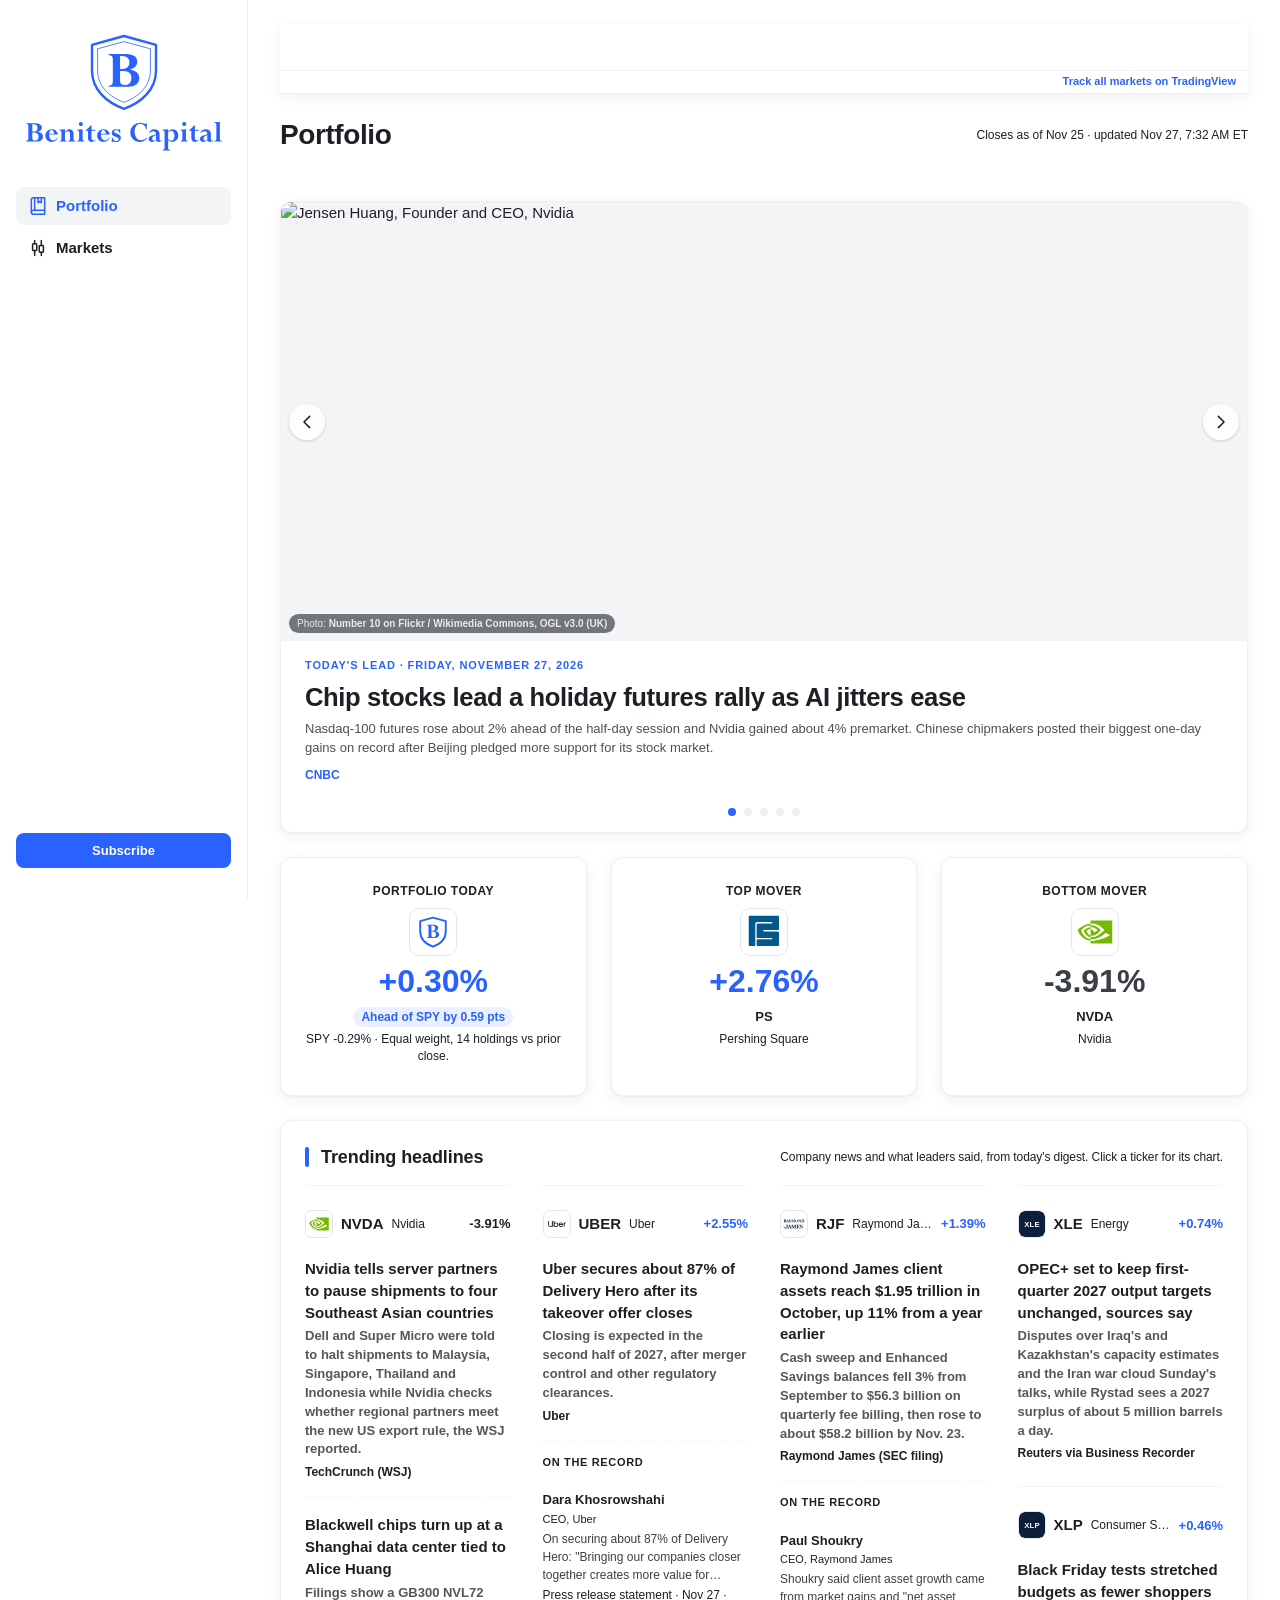
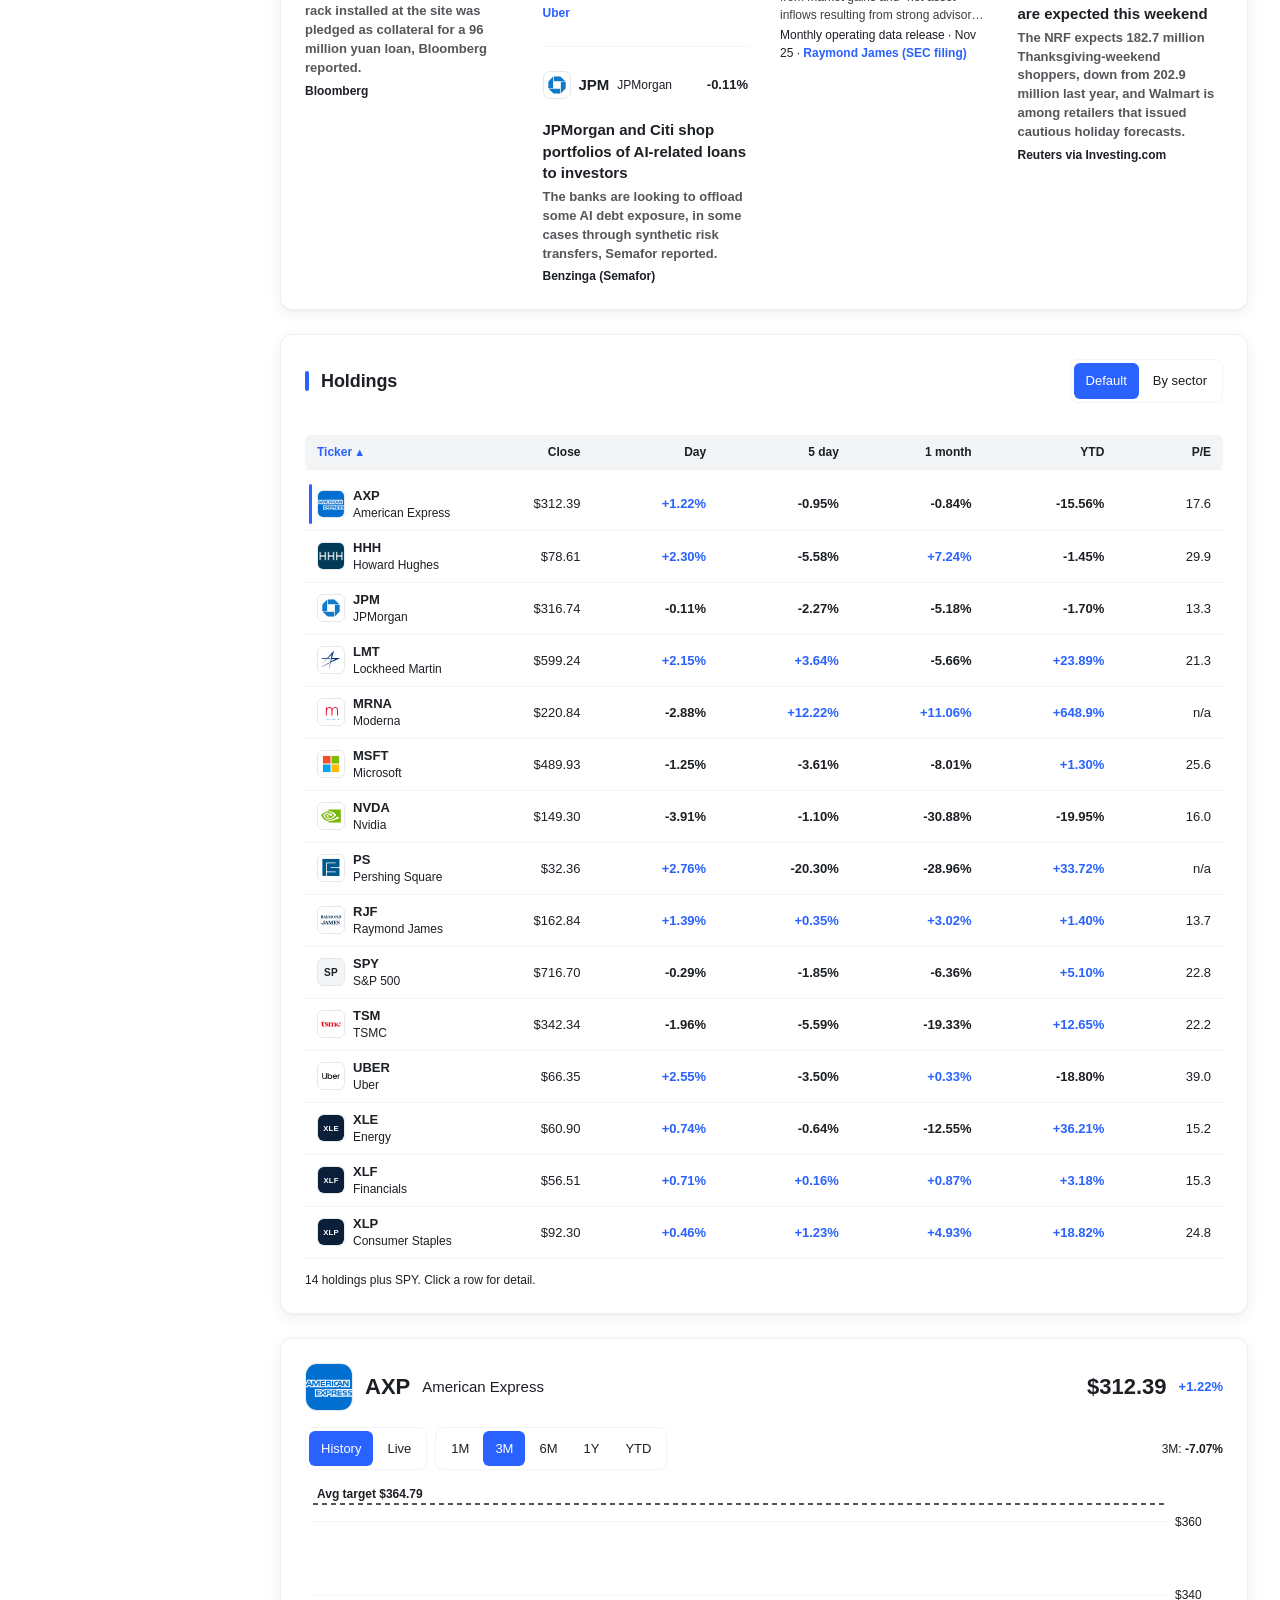
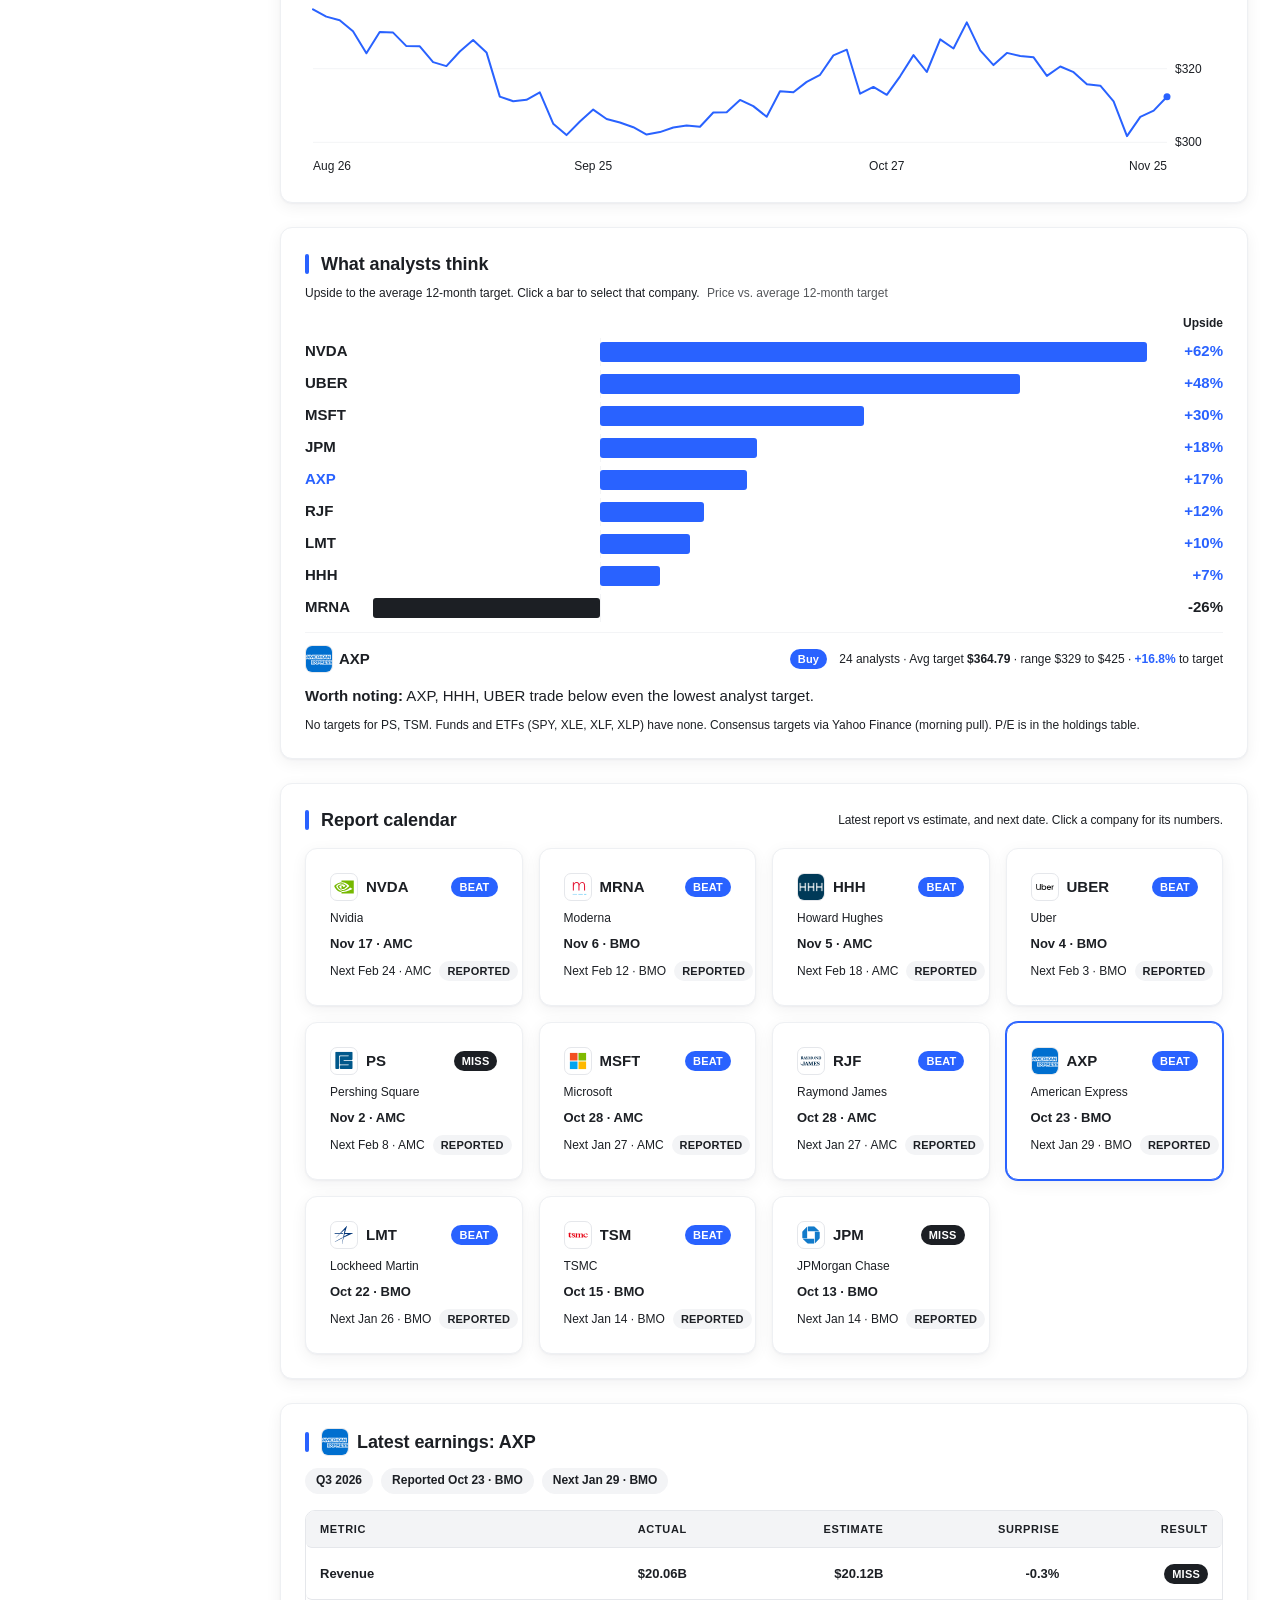
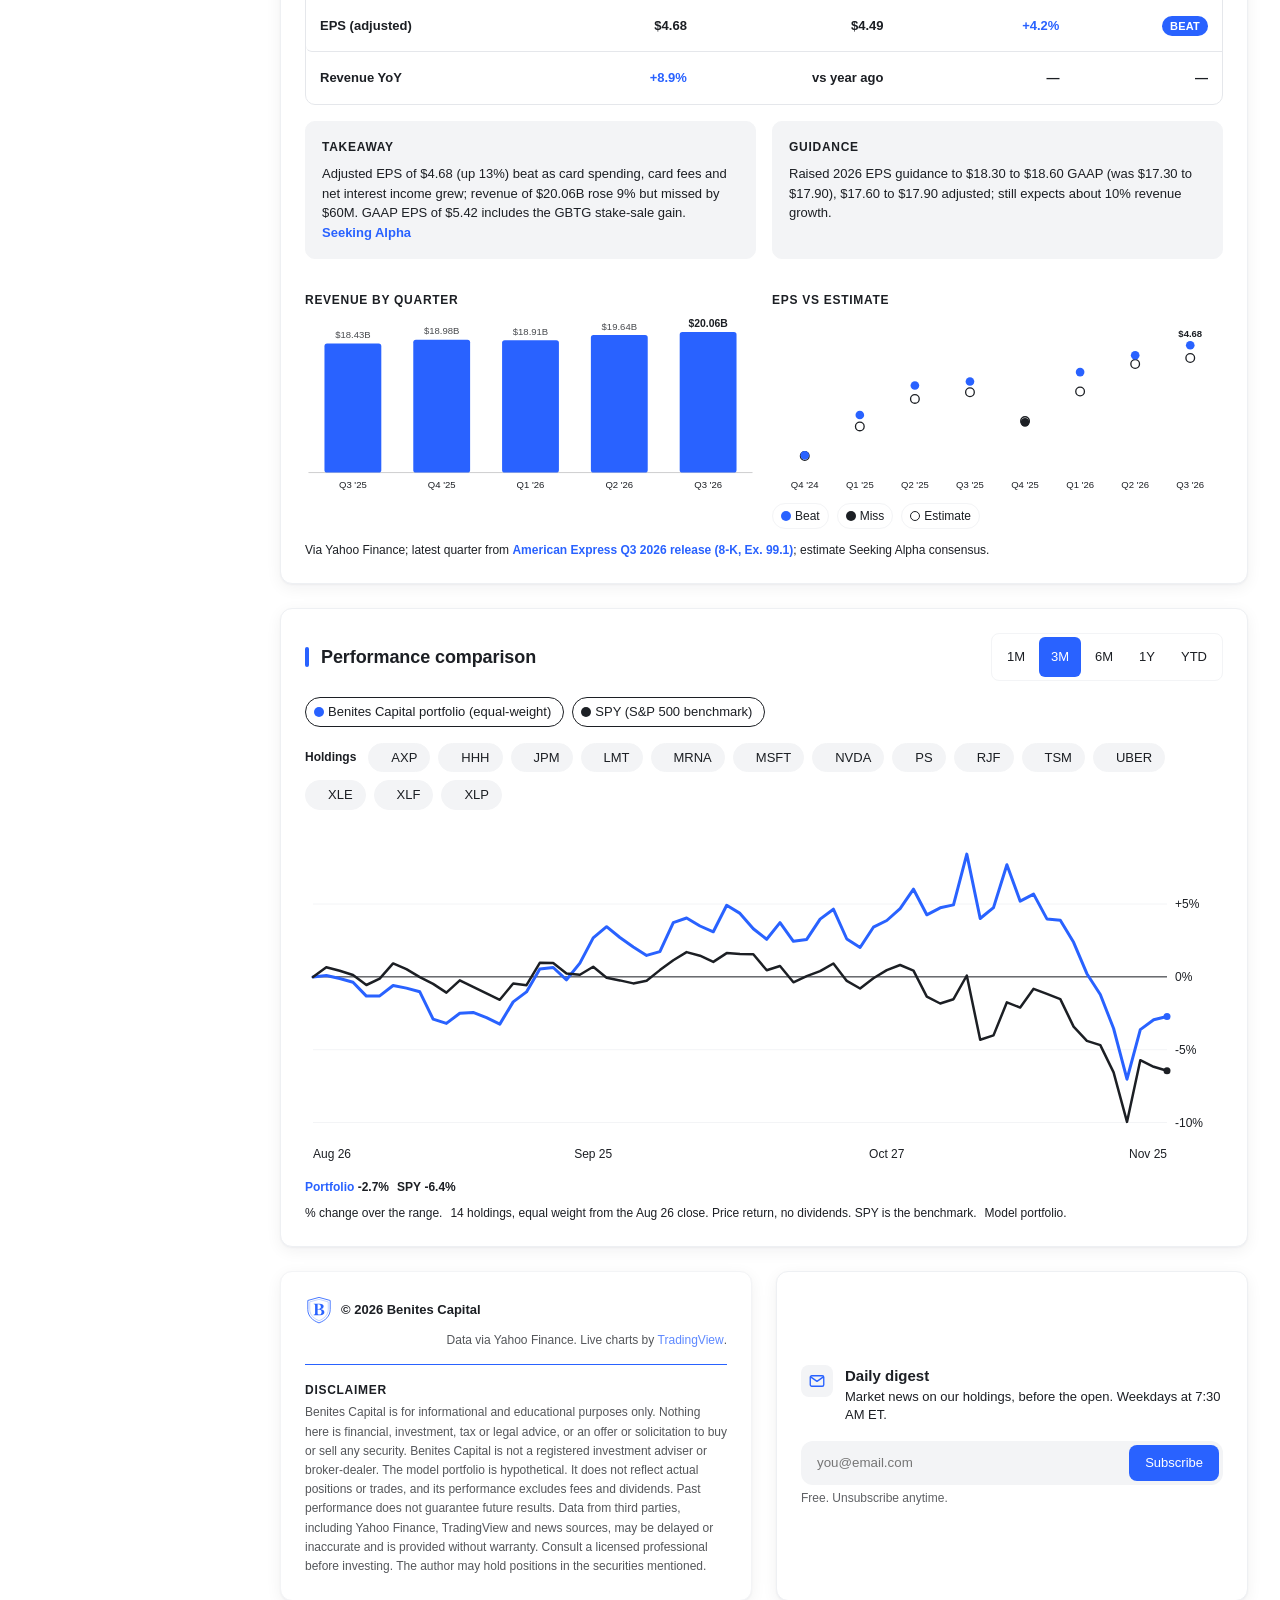
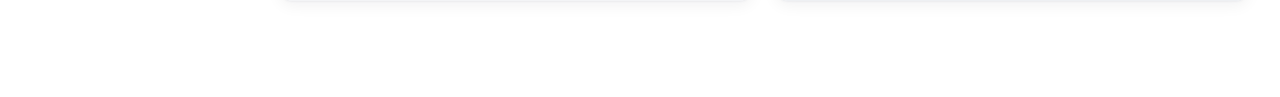
==== commit 31ccb699: "Daily refresh 2026-11-27" ====
--- a/index.html
+++ b/index.html
@@ -1,16 +1,16 @@
 <!doctype html><html lang="en"><head><meta charset="utf-8"><meta name="viewport" content="width=device-width,initial-scale=1">
 <link rel="icon" type="image/svg+xml" href="favicon.svg"><title>Portfolio | Benites Capital</title>
-<meta name="description" content="Daily market news on the Benites Capital model portfolio, before the open. Weekdays at 7:30 AM ET."><meta property="og:type" content="website"><meta property="og:site_name" content="Benites Capital"><meta property="og:title" content="Benites Capital"><meta property="og:description" content="Daily market news on the Benites Capital model portfolio, before the open. Weekdays at 7:30 AM ET."><meta property="og:url" content="https://www.benitescapital.com/"><meta property="og:image" content="https://www.benitescapital.com/og-cover-perpetua-v2.png"><meta property="og:image:secure_url" content="https://www.benitescapital.com/og-cover-perpetua-v2.png"><meta property="og:image:type" content="image/png"><meta property="og:image:width" content="1200"><meta property="og:image:height" content="627"><meta property="og:image:alt" content="Benites Capital"><meta name="twitter:card" content="summary_large_image"><meta name="twitter:title" content="Benites Capital"><meta name="twitter:description" content="Daily market news on the Benites Capital model portfolio, before the open. Weekdays at 7:30 AM ET."><meta name="twitter:image" content="https://www.benitescapital.com/og-cover-perpetua-v2.png"><link rel="stylesheet" href="styles.css?v=202611260734"></head><body data-page="index">
+<meta name="description" content="Daily market news on the Benites Capital model portfolio, before the open. Weekdays at 7:30 AM ET."><meta property="og:type" content="website"><meta property="og:site_name" content="Benites Capital"><meta property="og:title" content="Benites Capital"><meta property="og:description" content="Daily market news on the Benites Capital model portfolio, before the open. Weekdays at 7:30 AM ET."><meta property="og:url" content="https://www.benitescapital.com/"><meta property="og:image" content="https://www.benitescapital.com/og-cover-perpetua-v2.png"><meta property="og:image:secure_url" content="https://www.benitescapital.com/og-cover-perpetua-v2.png"><meta property="og:image:type" content="image/png"><meta property="og:image:width" content="1200"><meta property="og:image:height" content="627"><meta property="og:image:alt" content="Benites Capital"><meta name="twitter:card" content="summary_large_image"><meta name="twitter:title" content="Benites Capital"><meta name="twitter:description" content="Daily market news on the Benites Capital model portfolio, before the open. Weekdays at 7:30 AM ET."><meta name="twitter:image" content="https://www.benitescapital.com/og-cover-perpetua-v2.png"><link rel="stylesheet" href="styles.css?v=202611270732"></head><body data-page="index">
 <div class="mtop"><a class="logo" href="index.html" aria-label="Benites Capital" title="Benites Capital"><svg class="bm" viewBox="0 0 100 100" width="48" height="48" role="img" aria-label="Benites Capital"><title>Benites Capital</title><path d="M50 5 L90 16 V48 C90 72 72 88 50 96 C28 88 10 72 10 48 V16 Z" fill="#FFFFFF" stroke="#2962FF" stroke-width="3" stroke-linejoin="round"/><path d="M50 12 L83 21 V48 C83 68 68 81 50 88 C32 81 17 68 17 48 V21 Z" fill="none" stroke="#2962FF" stroke-width="1"/><path d="M55.58 68.56H30.87V67.36Q34.09 66.71 35.06 65.5Q36.04 64.28 36.04 61.61V34.37Q36.04 31.56 34.96 30.38Q33.88 29.2 30.87 28.76V27.56H52.5Q59.14 27.56 62.87 30.08Q66.6 32.59 66.6 37.18Q66.6 44.3 57.49 46.83V46.96Q69.13 49.09 69.13 57.78Q69.13 62.61 65.43 65.58Q61.74 68.56 55.58 68.56ZM45.07 29.89V46.35H48.39Q52.33 46.35 54.55 44.16Q56.78 41.97 56.78 38.07Q56.78 29.89 47.74 29.89ZM49.93 48.64H45.07V61.2Q45.07 63.94 46.44 65.09Q47.81 66.23 51.03 66.23Q54.89 66.23 57.1 63.92Q59.31 61.61 59.31 57.54Q59.31 53.5 56.83 51.07Q54.35 48.64 49.93 48.64Z" fill="#2962FF"/></svg></a><button class="hamb" type="button" aria-label="Menu" aria-controls="sb" aria-expanded="false"><span></span></button></div>
 <div class="shell"><aside class="sb" id="sb"><a class="logo lockup" href="index.html" aria-label="Benites Capital" title="Benites Capital"><svg class="bm" viewBox="0 0 100 100" width="48" height="48" role="img" aria-label="Benites Capital"><title>Benites Capital</title><path d="M50 5 L90 16 V48 C90 72 72 88 50 96 C28 88 10 72 10 48 V16 Z" fill="#FFFFFF" stroke="#2962FF" stroke-width="3" stroke-linejoin="round"/><path d="M50 12 L83 21 V48 C83 68 68 81 50 88 C32 81 17 68 17 48 V21 Z" fill="none" stroke="#2962FF" stroke-width="1"/><path d="M55.58 68.56H30.87V67.36Q34.09 66.71 35.06 65.5Q36.04 64.28 36.04 61.61V34.37Q36.04 31.56 34.96 30.38Q33.88 29.2 30.87 28.76V27.56H52.5Q59.14 27.56 62.87 30.08Q66.6 32.59 66.6 37.18Q66.6 44.3 57.49 46.83V46.96Q69.13 49.09 69.13 57.78Q69.13 62.61 65.43 65.58Q61.74 68.56 55.58 68.56ZM45.07 29.89V46.35H48.39Q52.33 46.35 54.55 44.16Q56.78 41.97 56.78 38.07Q56.78 29.89 47.74 29.89ZM49.93 48.64H45.07V61.2Q45.07 63.94 46.44 65.09Q47.81 66.23 51.03 66.23Q54.89 66.23 57.1 63.92Q59.31 61.61 59.31 57.54Q59.31 53.5 56.83 51.07Q54.35 48.64 49.93 48.64Z" fill="#2962FF"/></svg><svg class="wmk" viewBox="6.60 -128.20 1291.70 188.40" role="img" aria-label="Benites Capital"><path d="M78.8 0H6.6V-3.5Q16 -5.4 18.85 -8.95Q21.7 -12.5 21.7 -20.3V-99.9Q21.7 -108.1 18.55 -111.55Q15.4 -115 6.6 -116.3V-119.8H69.8Q89.2 -119.8 100.1 -112.45Q111 -105.1 111 -91.7Q111 -70.9 84.4 -63.5V-63.1Q118.4 -56.9 118.4 -31.5Q118.4 -17.4 107.6 -8.7Q96.8 0 78.8 0ZM48.1 -113V-64.9H57.8Q69.3 -64.9 75.8 -71.3Q82.3 -77.7 82.3 -89.1Q82.3 -113 55.9 -113ZM62.3 -58.2H48.1V-21.5Q48.1 -13.5 52.1 -10.15Q56.1 -6.8 65.5 -6.8Q76.8 -6.8 83.25 -13.55Q89.7 -20.3 89.7 -32.2Q89.7 -44 82.45 -51.1Q75.2 -58.2 62.3 -58.2ZM213.7 -23.8H217.1Q211.9 -11.3 200.8 -4.1Q189.7 3.1 175.8 3.1Q157.7 3.1 145.65 -8.65Q133.6 -20.4 133.6 -38.1Q133.6 -56.1 145.95 -68.2Q158.3 -80.3 176.6 -80.3Q193.1 -80.3 204.05 -70.85Q215 -61.4 217.1 -45.5H158.6Q158.5 -43.9 158.5 -42.3Q158.5 -26.6 166.4 -16.8Q174.3 -7 186 -7Q202.7 -7 213.7 -23.8ZM158.6 -50.2H192.2Q191.5 -61.1 186.7 -67.95Q181.9 -74.8 174.9 -74.8Q167.9 -74.8 163.5 -68.1Q159.1 -61.4 158.6 -50.2ZM263.1 -80.3V-61.4H263.5Q274.6 -80.3 292.8 -80.3Q304.2 -80.3 312 -72.65Q319.8 -65 319.8 -52.2V-18.4Q319.8 -11.1 322.4 -8.15Q325 -5.2 331.9 -3.5V0H284.4V-3.5Q291.2 -5 293.9 -8.05Q296.6 -11.1 296.6 -17.4V-49.4Q296.6 -58.1 292.85 -62.95Q289.1 -67.8 282.3 -67.8Q270.4 -67.8 263.1 -54.3V-18.2Q263.1 -11.3 265.5 -8.4Q267.9 -5.5 274.5 -3.5V0H227.8V-3.5Q234.6 -5.2 237.25 -8.1Q239.9 -11 239.9 -16.8V-60Q239.9 -66.6 236.85 -69.6Q233.8 -72.6 226 -73.7V-77.2L259.6 -80.3ZM376.1 -80.3H379.6V-16.6Q379.6 -5 392.1 -3.5V0H343.5V-3.5Q351.3 -5 353.85 -7.9Q356.4 -10.8 356.4 -18.2V-59.4Q356.4 -66.5 353.7 -69.3Q351 -72.1 342.5 -73.7V-77.2ZM354.6 -114.9Q354.6 -120.4 358.55 -124.3Q362.5 -128.2 368.1 -128.2Q373.6 -128.2 377.5 -124.35Q381.4 -120.5 381.4 -114.9Q381.4 -109.3 377.5 -105.35Q373.6 -101.4 368.1 -101.4Q362.5 -101.4 358.55 -105.4Q354.6 -109.4 354.6 -114.9ZM463.6 -12.9 466 -10.6Q457.9 3.1 441.2 3.1Q428.8 3.1 421.9 -3.3Q415 -9.7 415 -21.5V-71.1H401.1V-75Q416.6 -84.5 434.3 -107.1H438.2V-77.2H463.6V-71.1H438.2V-26.6Q438.2 -16.1 441.55 -11.45Q444.9 -6.8 452.3 -6.8Q458.4 -6.8 463.6 -12.9ZM555.4 -23.8H558.8Q553.6 -11.3 542.5 -4.1Q531.4 3.1 517.5 3.1Q499.4 3.1 487.35 -8.65Q475.3 -20.4 475.3 -38.1Q475.3 -56.1 487.65 -68.2Q500 -80.3 518.3 -80.3Q534.8 -80.3 545.75 -70.85Q556.7 -61.4 558.8 -45.5H500.3Q500.2 -43.9 500.2 -42.3Q500.2 -26.6 508.1 -16.8Q516 -7 527.7 -7Q544.4 -7 555.4 -23.8ZM500.3 -50.2H533.9Q533.2 -61.1 528.4 -67.95Q523.6 -74.8 516.6 -74.8Q509.6 -74.8 505.2 -68.1Q500.8 -61.4 500.3 -50.2ZM571.8 3.1V-26.8H575.3Q586.9 -2.5 603.3 -2.5Q608.9 -2.5 612.95 -5.8Q617 -9.1 617 -13.7Q617 -18.7 613.3 -22.35Q609.6 -26 597.3 -30.8Q581.6 -36.9 576.6 -42.65Q571.6 -48.4 571.6 -56.7Q571.6 -66.7 579.15 -73.5Q586.7 -80.3 598.6 -80.3Q603 -80.3 613.9 -78.6Q618.2 -78 619.1 -78Q620.9 -78 623.8 -80.3H627.3V-56.1H623.8Q620.3 -64.9 614 -69.85Q607.7 -74.8 600 -74.8Q594.5 -74.8 590.8 -72.35Q587.1 -69.9 587.1 -66.2Q587.1 -62.5 590.2 -59.75Q593.3 -57 604.1 -52.9Q620.8 -46.5 626.4 -39.9Q632 -33.3 632 -23.6Q632 -12.4 623.45 -4.65Q614.9 3.1 604.1 3.1Q597.7 3.1 591.4 1.8Q585 0.4 582.4 0.4Q577.8 0.4 575.3 3.1ZM802.9 -78H799.6Q795.5 -96.1 784.8 -106.1Q774.1 -116.1 758.8 -116.1Q742.1 -116.1 732.25 -102Q722.4 -87.9 722.4 -64.1Q722.4 -37.6 733.9 -23.1Q745.4 -8.6 765.6 -8.6Q776.5 -8.6 785.6 -13.1Q794.7 -17.6 804.1 -27.6V-21.3Q786.3 3.1 755.6 3.1Q728.1 3.1 710.9 -13.95Q693.7 -31 693.7 -58.2Q693.7 -85.8 712.25 -104.35Q730.8 -122.9 758.4 -122.9Q769.7 -122.9 783.9 -117.9Q790 -115.7 792.2 -115.7Q796.6 -115.7 799.6 -121.9H802.9ZM837.3 3.1Q827.7 3.1 820.95 -2.85Q814.2 -8.8 814.2 -17.2Q814.2 -25.6 820.9 -31.15Q827.6 -36.7 848.9 -42.3Q859.2 -45 863.7 -46.7Q863.7 -57.4 859.1 -62.2Q854.5 -67 844.5 -67Q828.8 -67 821.3 -54.1H818.3Q821.4 -66.6 830.45 -73.45Q839.5 -80.3 852.9 -80.3Q868.4 -80.3 877.65 -72.7Q886.9 -65.1 886.9 -51.4V-15Q886.9 -4.7 891.6 -4.7Q896.5 -4.7 897.7 -11.9H901Q900.4 -4.7 895.5 -0.8Q890.6 3.1 882.2 3.1Q875.1 3.1 870.75 0.55Q866.4 -2 863.5 -7.8L861.7 -6.1Q851.3 3.1 837.3 3.1ZM863.5 -13.3V-42.6Q848.2 -36.1 843.25 -31.4Q838.3 -26.7 838.3 -19.3Q838.3 -13 841.25 -9.15Q844.2 -5.3 849 -5.3Q855.5 -5.3 863.5 -13.3ZM943.2 -80.3V-65.3Q956.2 -80.3 974.3 -80.3Q990 -80.3 1000.4 -68.65Q1010.8 -57 1010.8 -39.5Q1010.8 -20.9 999.35 -8.9Q987.9 3.1 970.2 3.1Q962.7 3.1 957.15 0.75Q951.6 -1.6 943.2 -8.2V40.6Q943.2 48.8 946 51.95Q948.8 55.1 957.5 56.9V60.2H906.1V56.7Q914.5 55.7 917.25 52Q920 48.3 920 37.3V-57.1Q920 -66 917.25 -69Q914.5 -72 906.1 -73.7V-77.2L939.7 -80.3ZM943.2 -59.8V-13.7Q952.2 -4.7 962.2 -4.7Q972.5 -4.7 978.85 -13.6Q985.2 -22.5 985.2 -37.1Q985.2 -52.3 979.15 -61.15Q973.1 -70 962.8 -70Q951.6 -70 943.2 -59.8ZM1057.4 -80.3H1060.9V-16.6Q1060.9 -5 1073.4 -3.5V0H1024.8V-3.5Q1032.6 -5 1035.15 -7.9Q1037.7 -10.8 1037.7 -18.2V-59.4Q1037.7 -66.5 1035 -69.3Q1032.3 -72.1 1023.8 -73.7V-77.2ZM1035.9 -114.9Q1035.9 -120.4 1039.85 -124.3Q1043.8 -128.2 1049.4 -128.2Q1054.9 -128.2 1058.8 -124.35Q1062.7 -120.5 1062.7 -114.9Q1062.7 -109.3 1058.8 -105.35Q1054.9 -101.4 1049.4 -101.4Q1043.8 -101.4 1039.85 -105.4Q1035.9 -109.4 1035.9 -114.9ZM1144.9 -12.9 1147.3 -10.6Q1139.2 3.1 1122.5 3.1Q1110.1 3.1 1103.2 -3.3Q1096.3 -9.7 1096.3 -21.5V-71.1H1082.4V-75Q1097.9 -84.5 1115.6 -107.1H1119.5V-77.2H1144.9V-71.1H1119.5V-26.6Q1119.5 -16.1 1122.85 -11.45Q1126.2 -6.8 1133.6 -6.8Q1139.7 -6.8 1144.9 -12.9ZM1175.6 3.1Q1166 3.1 1159.25 -2.85Q1152.5 -8.8 1152.5 -17.2Q1152.5 -25.6 1159.2 -31.15Q1165.9 -36.7 1187.2 -42.3Q1197.5 -45 1202 -46.7Q1202 -57.4 1197.4 -62.2Q1192.8 -67 1182.8 -67Q1167.1 -67 1159.6 -54.1H1156.6Q1159.7 -66.6 1168.75 -73.45Q1177.8 -80.3 1191.2 -80.3Q1206.7 -80.3 1215.95 -72.7Q1225.2 -65.1 1225.2 -51.4V-15Q1225.2 -4.7 1229.9 -4.7Q1234.8 -4.7 1236 -11.9H1239.3Q1238.7 -4.7 1233.8 -0.8Q1228.9 3.1 1220.5 3.1Q1213.4 3.1 1209.05 0.55Q1204.7 -2 1201.8 -7.8L1200 -6.1Q1189.6 3.1 1175.6 3.1ZM1201.8 -13.3V-42.6Q1186.5 -36.1 1181.55 -31.4Q1176.6 -26.7 1176.6 -19.3Q1176.6 -13 1179.55 -9.15Q1182.5 -5.3 1187.3 -5.3Q1193.8 -5.3 1201.8 -13.3ZM1246.9 0V-3.5Q1255.2 -4.8 1258.3 -8.05Q1261.4 -11.3 1261.4 -18.8V-107.1Q1261.4 -115.4 1258.25 -118.75Q1255.1 -122.1 1246.9 -122.5V-126L1281.1 -128.2H1284.6V-18.8Q1284.6 -11.1 1287.15 -8.25Q1289.7 -5.4 1298.3 -3.5V0Z" fill="#2962FF"/></svg></a>
 <nav class="tabs" aria-label="Main"><a class="tl on" href="index.html" aria-current="page"><svg viewBox="0 0 24 24" aria-hidden="true"><path d="M4 19.5v-15A2.5 2.5 0 016.5 2H20v15H6.5A2.5 2.5 0 004 19.5z"/><path d="M4 19.5A2.5 2.5 0 006.5 22H20v-5"/><path d="M8 2v15"/><path d="M12 2v6l2-1.5L16 8V2"/></svg>Portfolio</a><a class="tl" href="markets.html"><svg viewBox="0 0 24 24" aria-hidden="true"><path d="M8 3v4M8 15v6M16 3v6M16 17v4"/><rect x="5.5" y="7" width="5" height="8" rx="1"/><rect x="13.5" y="9" width="5" height="8" rx="1"/></svg>Markets</a></nav><a class="btn sbb" href="#s-sub">Subscribe</a></aside>
 <main class="grid"><div class="tape" id="tape"></div>
 <div class="ph"><h1>Portfolio</h1><span class="cap" id="asof"></span></div>
-<div class="dcarousel card" id="s-lead" aria-roledescription="carousel" aria-label="This week's headlines"><div class="dcarousel-viewport"><div class="dcarousel-track"><div class="dcarousel-slide" role="group" aria-roledescription="slide" aria-label="1 of 5"><figure class="dhero" data-lead="https://www.investing.com/news/economy-news/us-inflation-rises-further-in-october-5050840"><div class="dh-media"><img src="https://www.benitescapital.com/images/library/kevin-warsh-2.jpg" srcset="https://www.benitescapital.com/images/library/kevin-warsh-2-1280.jpg 1280w, https://www.benitescapital.com/images/library/kevin-warsh-2.jpg 2560w" sizes="(max-width: 900px) 100vw, 1200px" alt="Kevin Warsh, Chair, Federal Reserve" fetchpriority="high" decoding="async"><span class="dh-c">Photo: <a href="https://commons.wikimedia.org/wiki/File:Swearing-in_ceremony_for_Federal_Reserve_Chair_Kevin_Warsh_at_the_White_House,_Friday,_May_22,_2026_-_5.jpg" target="_blank" rel="noopener">The White House / Wikimedia Commons, Public domain</a></span></div><figcaption><span class="dh-eb">Today's lead &middot; Thursday, November 26, 2026</span><a class="dh-t" href="https://www.investing.com/news/economy-news/us-inflation-rises-further-in-october-5050840" target="_blank" rel="noopener">Hot inflation and 4.3% growth make a December Fed hike close to certain</a><span class="dh-d">October PCE inflation rose to 3.8% and core to 3.3%, and third-quarter GDP was revised up to 4.3%, the fastest pace in three years. Fed funds futures price about a 98% chance of a quarter-point hike on Dec. 9.</span><span class="dh-m"><a class="dh-s" href="https://www.investing.com/news/economy-news/us-inflation-rises-further-in-october-5050840" target="_blank" rel="noopener">Reuters</a></span></figcaption></figure>
-</div><div class="dcarousel-slide" role="group" aria-roledescription="slide" aria-label="2 of 5" aria-hidden="true"><figure class="dhero" data-lead="https://ustr.gov/about/policy-offices/press-office/press-releases/2026/november/ustr-makes-determinations-and-proposes-actions-14-section-301-investigations-relating-structural"><div class="dh-media"><img src="https://www.benitescapital.com/images/library/jamieson-greer-1.jpg" srcset="https://www.benitescapital.com/images/library/jamieson-greer-1-1280.jpg 1280w, https://www.benitescapital.com/images/library/jamieson-greer-1.jpg 2560w" sizes="(max-width: 900px) 100vw, 1200px" alt="Jamieson Greer, US Trade Representative" loading="lazy" decoding="async"><span class="dh-c">Photo: <a href="https://commons.wikimedia.org/wiki/File:Vice_President_JD_Vance_swears_in_Jamieson_Greer_as_U.S._Trade_Representative.jpg" target="_blank" rel="noopener">Office of the United States Trade Representative / Wikimedia Commons, Public domain</a></span></div><figcaption><span class="dh-eb">This week &middot; Wednesday, November 25, 2026</span><a class="dh-t" href="https://ustr.gov/about/policy-offices/press-office/press-releases/2026/november/ustr-makes-determinations-and-proposes-actions-14-section-301-investigations-relating-structural" target="_blank" rel="noopener">US proposes new tariffs on 14 trading partners after excess-capacity probe</a><span class="dh-d">USTR found that China, the EU, Japan, Korea, Taiwan, India and eight other economies have unreasonable excess-capacity practices and proposed tariffs that will not stack with certain existing duties and are not expected to take effect until 2027.</span><span class="dh-m"><a class="dh-s" href="https://ustr.gov/about/policy-offices/press-office/press-releases/2026/november/ustr-makes-determinations-and-proposes-actions-14-section-301-investigations-relating-structural" target="_blank" rel="noopener">USTR</a></span></figcaption></figure>
-</div><div class="dcarousel-slide" role="group" aria-roledescription="slide" aria-label="3 of 5" aria-hidden="true"><figure class="dhero" data-lead="https://www.axios.com/2026/11/23/nvidia-board-jensen-huang-as-ceo"><div class="dh-media"><img src="https://www.benitescapital.com/images/library/jensen-huang-1.jpg" srcset="https://www.benitescapital.com/images/library/jensen-huang-1-1280.jpg 1280w, https://www.benitescapital.com/images/library/jensen-huang-1.jpg 2560w" sizes="(max-width: 900px) 100vw, 1200px" alt="Nvidia CEO Jensen Huang waving at the White House AI Summit, July 2025" loading="lazy" decoding="async"><span class="dh-c">Photo: <a href="https://commons.wikimedia.org/wiki/File:Nvidia_CEO_Jensen_Huang_is_recognized_by_President_Donald_Trump_during_remarks_at_the_White_House_AI_Summit_at_Andrew_W._Mellon_Auditorium_in_Washington_(54677035268).jpg" target="_blank" rel="noopener">The White House / Wikimedia Commons, Public domain</a></span></div><figcaption><span class="dh-eb">This week &middot; Monday, November 23, 2026</span><a class="dh-t" href="https://www.axios.com/2026/11/23/nvidia-board-jensen-huang-as-ceo" target="_blank" rel="noopener">Nvidia&#x27;s board reinstates Jensen Huang as CEO</a><span class="dh-d">The board voted unanimously to bring Huang back, effective immediately, after hearing from senior US government officials that his return poses no national security risk.</span><span class="dh-m"><a class="dh-s" href="https://www.axios.com/2026/11/23/nvidia-board-jensen-huang-as-ceo" target="_blank" rel="noopener">Axios</a></span></figcaption></figure>
-</div><div class="dcarousel-slide" role="group" aria-roledescription="slide" aria-label="4 of 5" aria-hidden="true"><figure class="dhero" data-lead="https://money.usnews.com/investing/news/articles/2026-11-20/wall-st-futures-slip-as-anthropic-debut-fails-to-reassure-ai-investors"><div class="dh-media dh-pos-bottom"><img src="https://www.benitescapital.com/images/library/anthropic-nasdaq-bell-1.jpg" srcset="https://www.benitescapital.com/images/library/anthropic-nasdaq-bell-1-1280.jpg 1280w, https://www.benitescapital.com/images/library/anthropic-nasdaq-bell-1.jpg 2560w" sizes="(max-width: 900px) 100vw, 1200px" alt="Anthropic CEO Dario Amodei, center, clapping at the Nasdaq opening bell ceremony in Times Square, November 19, 2026" loading="lazy" decoding="async"><span class="dh-c">Photo: <a href="https://apnews.com/article/anthropic-ipo-nasdaq-ai-b6a74b8949021207dc162fcc876c4649" target="_blank" rel="noopener">AP Photo/Seth Wenig</a></span></div><figcaption><span class="dh-eb">This week &middot; Friday, November 20, 2026</span><a class="dh-t" href="https://money.usnews.com/investing/news/articles/2026-11-20/wall-st-futures-slip-as-anthropic-debut-fails-to-reassure-ai-investors" target="_blank" rel="noopener">Anthropic slips a day after its debut as the AI selloff deepens</a><span class="dh-d">Anthropic fell 6.8% in premarket trading after a 17% first-day gain, and Nasdaq 100 futures dropped as chipmakers and hyperscalers slid. Wall Street&#x27;s main indexes are on track for their steepest weekly decline since April 2025.</span><span class="dh-m"><a class="dh-s" href="https://money.usnews.com/investing/news/articles/2026-11-20/wall-st-futures-slip-as-anthropic-debut-fails-to-reassure-ai-investors" target="_blank" rel="noopener">Reuters</a></span></figcaption></figure>
-</div><div class="dcarousel-slide" role="group" aria-roledescription="slide" aria-label="5 of 5" aria-hidden="true"><figure class="dhero" data-lead="https://www.reuters.com/3fec1b0a85a0/world/china/trumps-historic-meeting-with-xi-putin-headlines-asia-trip-2026-11-18/"><div class="dh-media"><img src="https://www.benitescapital.com/images/library/trump-xi-putin-1.jpg" srcset="https://www.benitescapital.com/images/library/trump-xi-putin-1-1280.jpg 1280w, https://www.benitescapital.com/images/library/trump-xi-putin-1.jpg 1880w" sizes="(max-width: 900px) 100vw, 1200px" alt="Donald Trump, Xi Jinping and Vladimir Putin greet each other at the APEC reception in Shenzhen, November 18, 2026" loading="lazy" decoding="async"><span class="dh-c">Photo: <a href="https://commons.wikimedia.org/wiki/File:Vladimir_Putin,_Xi_Jinping_and_Donald_Trump_at_APEC_China_2026.jpg" target="_blank" rel="noopener">Kremlin.ru / Wikimedia Commons, CC BY 4.0, Nov 18 APEC reception</a></span></div><figcaption><span class="dh-eb">This week &middot; Thursday, November 19, 2026</span><a class="dh-t" href="https://www.reuters.com/3fec1b0a85a0/world/china/trumps-historic-meeting-with-xi-putin-headlines-asia-trip-2026-11-18/" target="_blank" rel="noopener">Trump, Xi and Putin agree to a &quot;peace declaration&quot; that pledges more refined fuel supply</a><span class="dh-d">At their first three-way meeting, held Thursday in Shenzhen, the three leaders pledged to increase supplies of refined petroleum products, advance UN reform and hold talks on reducing nuclear risks. Reuters said the trip produced few tangible victories.</span><span class="dh-m"><a class="dh-s" href="https://www.reuters.com/3fec1b0a85a0/world/china/trumps-historic-meeting-with-xi-putin-headlines-asia-trip-2026-11-18/" target="_blank" rel="noopener">Reuters</a></span></figcaption></figure>
+<div class="dcarousel card" id="s-lead" aria-roledescription="carousel" aria-label="This week's headlines"><div class="dcarousel-viewport"><div class="dcarousel-track"><div class="dcarousel-slide" role="group" aria-roledescription="slide" aria-label="1 of 5"><figure class="dhero" data-lead="https://www.cnbc.com/2026/11/27/tech-rally-lifts-stock-futures-to-wrap-up-a-volatile-week-of-trading.html"><div class="dh-media"><img src="https://www.benitescapital.com/images/library/jensen-huang-2.jpg" srcset="https://www.benitescapital.com/images/library/jensen-huang-2-1280.jpg 1280w, https://www.benitescapital.com/images/library/jensen-huang-2.jpg 2560w" sizes="(max-width: 900px) 100vw, 1200px" alt="Jensen Huang, Founder and CEO, Nvidia" fetchpriority="high" decoding="async"><span class="dh-c">Photo: <a href="https://commons.wikimedia.org/wiki/File:Keir_Starmer,_Jensen_Huang_-_on_stage_together_at_NVIDIA_event,_looking_excited_and_positive_1645605_(cropped).jpg" target="_blank" rel="noopener">Number 10 on Flickr / Wikimedia Commons, OGL v3.0 (UK)</a></span></div><figcaption><span class="dh-eb">Today's lead &middot; Friday, November 27, 2026</span><a class="dh-t" href="https://www.cnbc.com/2026/11/27/tech-rally-lifts-stock-futures-to-wrap-up-a-volatile-week-of-trading.html" target="_blank" rel="noopener">Chip stocks lead a holiday futures rally as AI jitters ease</a><span class="dh-d">Nasdaq-100 futures rose about 2% ahead of the half-day session and Nvidia gained about 4% premarket. Chinese chipmakers posted their biggest one-day gains on record after Beijing pledged more support for its stock market.</span><span class="dh-m"><a class="dh-s" href="https://www.cnbc.com/2026/11/27/tech-rally-lifts-stock-futures-to-wrap-up-a-volatile-week-of-trading.html" target="_blank" rel="noopener">CNBC</a></span></figcaption></figure>
+</div><div class="dcarousel-slide" role="group" aria-roledescription="slide" aria-label="2 of 5" aria-hidden="true"><figure class="dhero" data-lead="https://www.investing.com/news/economy-news/us-inflation-rises-further-in-october-5050840"><div class="dh-media"><img src="https://www.benitescapital.com/images/library/kevin-warsh-2.jpg" srcset="https://www.benitescapital.com/images/library/kevin-warsh-2-1280.jpg 1280w, https://www.benitescapital.com/images/library/kevin-warsh-2.jpg 2560w" sizes="(max-width: 900px) 100vw, 1200px" alt="Kevin Warsh, Chair, Federal Reserve" loading="lazy" decoding="async"><span class="dh-c">Photo: <a href="https://commons.wikimedia.org/wiki/File:Swearing-in_ceremony_for_Federal_Reserve_Chair_Kevin_Warsh_at_the_White_House,_Friday,_May_22,_2026_-_5.jpg" target="_blank" rel="noopener">The White House / Wikimedia Commons, Public domain</a></span></div><figcaption><span class="dh-eb">This week &middot; Thursday, November 26, 2026</span><a class="dh-t" href="https://www.investing.com/news/economy-news/us-inflation-rises-further-in-october-5050840" target="_blank" rel="noopener">Hot inflation and 4.3% growth make a December Fed hike close to certain</a><span class="dh-d">October PCE inflation rose to 3.8% and core to 3.3%, and third-quarter GDP was revised up to 4.3%, the fastest pace in three years. Fed funds futures price about a 98% chance of a quarter-point hike on Dec. 9.</span><span class="dh-m"><a class="dh-s" href="https://www.investing.com/news/economy-news/us-inflation-rises-further-in-october-5050840" target="_blank" rel="noopener">Reuters</a></span></figcaption></figure>
+</div><div class="dcarousel-slide" role="group" aria-roledescription="slide" aria-label="3 of 5" aria-hidden="true"><figure class="dhero" data-lead="https://ustr.gov/about/policy-offices/press-office/press-releases/2026/november/ustr-makes-determinations-and-proposes-actions-14-section-301-investigations-relating-structural"><div class="dh-media"><img src="https://www.benitescapital.com/images/library/jamieson-greer-1.jpg" srcset="https://www.benitescapital.com/images/library/jamieson-greer-1-1280.jpg 1280w, https://www.benitescapital.com/images/library/jamieson-greer-1.jpg 2560w" sizes="(max-width: 900px) 100vw, 1200px" alt="Jamieson Greer, US Trade Representative" loading="lazy" decoding="async"><span class="dh-c">Photo: <a href="https://commons.wikimedia.org/wiki/File:Vice_President_JD_Vance_swears_in_Jamieson_Greer_as_U.S._Trade_Representative.jpg" target="_blank" rel="noopener">Office of the United States Trade Representative / Wikimedia Commons, Public domain</a></span></div><figcaption><span class="dh-eb">This week &middot; Wednesday, November 25, 2026</span><a class="dh-t" href="https://ustr.gov/about/policy-offices/press-office/press-releases/2026/november/ustr-makes-determinations-and-proposes-actions-14-section-301-investigations-relating-structural" target="_blank" rel="noopener">US proposes new tariffs on 14 trading partners after excess-capacity probe</a><span class="dh-d">USTR found that China, the EU, Japan, Korea, Taiwan, India and eight other economies have unreasonable excess-capacity practices and proposed tariffs that will not stack with certain existing duties and are not expected to take effect until 2027.</span><span class="dh-m"><a class="dh-s" href="https://ustr.gov/about/policy-offices/press-office/press-releases/2026/november/ustr-makes-determinations-and-proposes-actions-14-section-301-investigations-relating-structural" target="_blank" rel="noopener">USTR</a></span></figcaption></figure>
+</div><div class="dcarousel-slide" role="group" aria-roledescription="slide" aria-label="4 of 5" aria-hidden="true"><figure class="dhero" data-lead="https://www.axios.com/2026/11/23/nvidia-board-jensen-huang-as-ceo"><div class="dh-media"><img src="https://www.benitescapital.com/images/library/jensen-huang-1.jpg" srcset="https://www.benitescapital.com/images/library/jensen-huang-1-1280.jpg 1280w, https://www.benitescapital.com/images/library/jensen-huang-1.jpg 2560w" sizes="(max-width: 900px) 100vw, 1200px" alt="Nvidia CEO Jensen Huang waving at the White House AI Summit, July 2025" loading="lazy" decoding="async"><span class="dh-c">Photo: <a href="https://commons.wikimedia.org/wiki/File:Nvidia_CEO_Jensen_Huang_is_recognized_by_President_Donald_Trump_during_remarks_at_the_White_House_AI_Summit_at_Andrew_W._Mellon_Auditorium_in_Washington_(54677035268).jpg" target="_blank" rel="noopener">The White House / Wikimedia Commons, Public domain</a></span></div><figcaption><span class="dh-eb">This week &middot; Monday, November 23, 2026</span><a class="dh-t" href="https://www.axios.com/2026/11/23/nvidia-board-jensen-huang-as-ceo" target="_blank" rel="noopener">Nvidia&#x27;s board reinstates Jensen Huang as CEO</a><span class="dh-d">The board voted unanimously to bring Huang back, effective immediately, after hearing from senior US government officials that his return poses no national security risk.</span><span class="dh-m"><a class="dh-s" href="https://www.axios.com/2026/11/23/nvidia-board-jensen-huang-as-ceo" target="_blank" rel="noopener">Axios</a></span></figcaption></figure>
+</div><div class="dcarousel-slide" role="group" aria-roledescription="slide" aria-label="5 of 5" aria-hidden="true"><figure class="dhero" data-lead="https://money.usnews.com/investing/news/articles/2026-11-20/wall-st-futures-slip-as-anthropic-debut-fails-to-reassure-ai-investors"><div class="dh-media dh-pos-bottom"><img src="https://www.benitescapital.com/images/library/anthropic-nasdaq-bell-1.jpg" srcset="https://www.benitescapital.com/images/library/anthropic-nasdaq-bell-1-1280.jpg 1280w, https://www.benitescapital.com/images/library/anthropic-nasdaq-bell-1.jpg 2560w" sizes="(max-width: 900px) 100vw, 1200px" alt="Anthropic CEO Dario Amodei, center, clapping at the Nasdaq opening bell ceremony in Times Square, November 19, 2026" loading="lazy" decoding="async"><span class="dh-c">Photo: <a href="https://apnews.com/article/anthropic-ipo-nasdaq-ai-b6a74b8949021207dc162fcc876c4649" target="_blank" rel="noopener">AP Photo/Seth Wenig</a></span></div><figcaption><span class="dh-eb">This week &middot; Friday, November 20, 2026</span><a class="dh-t" href="https://money.usnews.com/investing/news/articles/2026-11-20/wall-st-futures-slip-as-anthropic-debut-fails-to-reassure-ai-investors" target="_blank" rel="noopener">Anthropic slips a day after its debut as the AI selloff deepens</a><span class="dh-d">Anthropic fell 6.8% in premarket trading after a 17% first-day gain, and Nasdaq 100 futures dropped as chipmakers and hyperscalers slid. Wall Street&#x27;s main indexes are on track for their steepest weekly decline since April 2025.</span><span class="dh-m"><a class="dh-s" href="https://money.usnews.com/investing/news/articles/2026-11-20/wall-st-futures-slip-as-anthropic-debut-fails-to-reassure-ai-investors" target="_blank" rel="noopener">Reuters</a></span></figcaption></figure>
 </div></div><button type="button" class="dcarousel-btn prev" aria-label="Previous headline"><svg viewBox="0 0 24 24" aria-hidden="true"><path d="M15.5 4.5L8 12l7.5 7.5" fill="none" stroke="currentColor" stroke-width="2" stroke-linecap="round" stroke-linejoin="round"/></svg></button><button type="button" class="dcarousel-btn next" aria-label="Next headline"><svg viewBox="0 0 24 24" aria-hidden="true"><path d="M8.5 4.5L16 12l-7.5 7.5" fill="none" stroke="currentColor" stroke-width="2" stroke-linecap="round" stroke-linejoin="round"/></svg></button></div><div class="dcarousel-dots" role="tablist" aria-label="Choose headline"><button type="button" class="dcarousel-dot on" aria-label="Headline 1 of 5" aria-current="true"></button><button type="button" class="dcarousel-dot" aria-label="Headline 2 of 5" aria-current="false"></button><button type="button" class="dcarousel-dot" aria-label="Headline 3 of 5" aria-current="false"></button><button type="button" class="dcarousel-dot" aria-label="Headline 4 of 5" aria-current="false"></button><button type="button" class="dcarousel-dot" aria-label="Headline 5 of 5" aria-current="false"></button></div></div>
 
 <div class="grid toprow solo"><section class="card" id="s-top"><h2 id="sumh">Portfolio today</h2><p class="top" id="sumt"></p><div class="cap" id="sums" style="margin-top:var(--s2)"></div></section></div>
@@ -29,4 +29,4 @@
 
 <footer class="sf"><div class="sfgrid"><section class="card sfd"><div class="sfr"><a class="sfb" href="index.html" aria-label="Benites Capital"><svg class="bm" viewBox="0 0 100 100" width="48" height="48" role="img" aria-label="Benites Capital"><title>Benites Capital</title><path d="M50 5 L90 16 V48 C90 72 72 88 50 96 C28 88 10 72 10 48 V16 Z" fill="#FFFFFF" stroke="#2962FF" stroke-width="3" stroke-linejoin="round"/><path d="M50 12 L83 21 V48 C83 68 68 81 50 88 C32 81 17 68 17 48 V21 Z" fill="none" stroke="#2962FF" stroke-width="1"/><path d="M55.58 68.56H30.87V67.36Q34.09 66.71 35.06 65.5Q36.04 64.28 36.04 61.61V34.37Q36.04 31.56 34.96 30.38Q33.88 29.2 30.87 28.76V27.56H52.5Q59.14 27.56 62.87 30.08Q66.6 32.59 66.6 37.18Q66.6 44.3 57.49 46.83V46.96Q69.13 49.09 69.13 57.78Q69.13 62.61 65.43 65.58Q61.74 68.56 55.58 68.56ZM45.07 29.89V46.35H48.39Q52.33 46.35 54.55 44.16Q56.78 41.97 56.78 38.07Q56.78 29.89 47.74 29.89ZM49.93 48.64H45.07V61.2Q45.07 63.94 46.44 65.09Q47.81 66.23 51.03 66.23Q54.89 66.23 57.1 63.92Q59.31 61.61 59.31 57.54Q59.31 53.5 56.83 51.07Q54.35 48.64 49.93 48.64Z" fill="#2962FF"/></svg><span>&copy; 2026 Benites Capital</span></a><div class="sfc">Data via Yahoo Finance. Live charts by <a href="https://www.tradingview.com/" target="_blank" rel="noopener nofollow">TradingView</a>.</div></div><div class="sfd-b"><h4>Disclaimer</h4><p>Benites Capital is for informational and educational purposes only. Nothing here is financial, investment, tax or legal advice, or an offer or solicitation to buy or sell any security. Benites Capital is not a registered investment adviser or broker-dealer. The model portfolio is hypothetical. It does not reflect actual positions or trades, and its performance excludes fees and dividends. Past performance does not guarantee future results. Data from third parties, including Yahoo Finance, TradingView and news sources, may be delayed or inaccurate and is provided without warranty. Consult a licensed professional before investing. The author may hold positions in the securities mentioned.</p></div></section><section class="card sfs" id="s-sub"><div class="sfs-h"><span class="dg-ic"><svg viewBox="0 0 24 24" aria-hidden="true"><rect x="3" y="5" width="18" height="14" rx="2"/><path d="M3.5 6.5l8.5 6 8.5-6"/></svg></span><div class="dgb-t"><b>Daily digest</b><span>Market news on our holdings, before the open. Weekdays at 7:30 AM ET.</span></div></div><form class="dg-f" data-sub novalidate><div class="dg-g"><input type="email" name="email" placeholder="you@email.com" aria-label="Email address" autocomplete="email" required><button type="submit">Subscribe</button></div><div class="msg" aria-live="polite">Free. Unsubscribe anytime.</div></form></section></div></footer>
 </main></div><div class="scrim"></div>
-<script src="data.js?v=202611260734"></script><script src="app.js?v=202611260734"></script></body></html>+<script src="data.js?v=202611270732"></script><script src="app.js?v=202611270732"></script></body></html>
